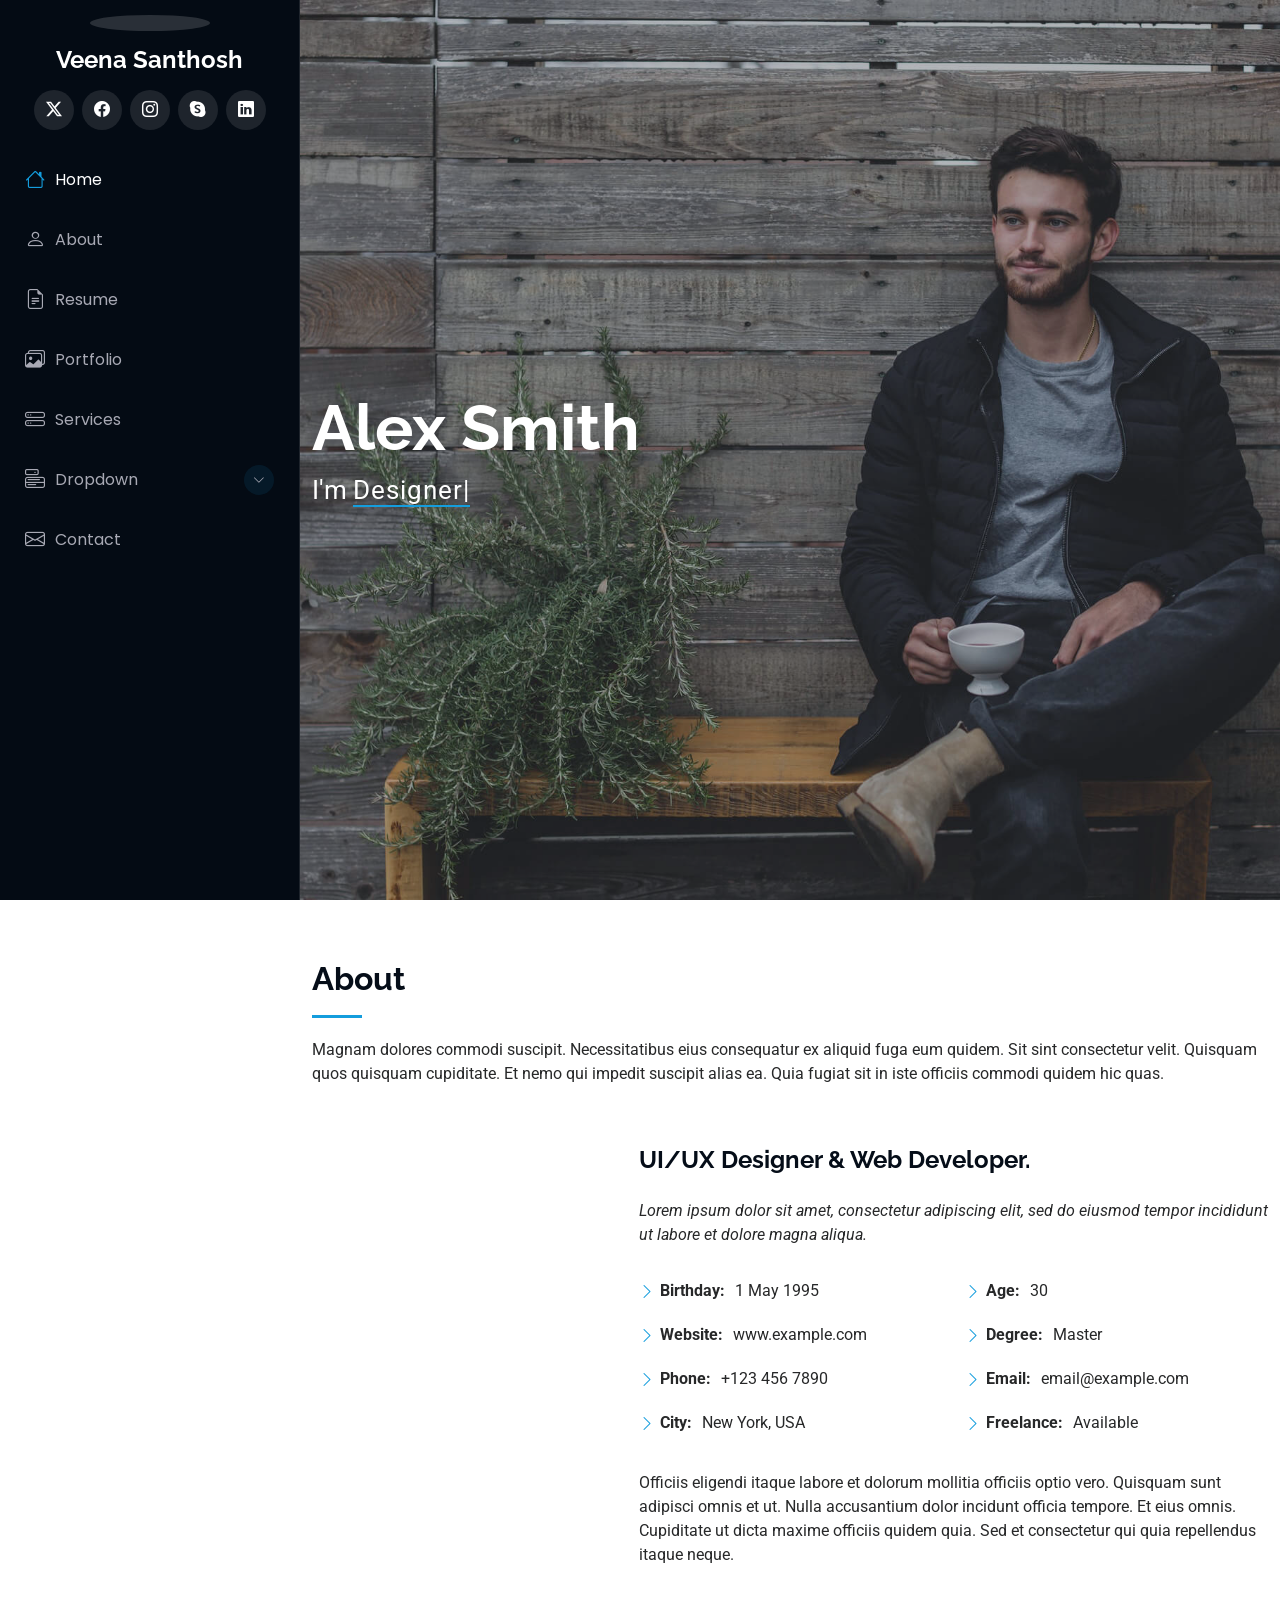
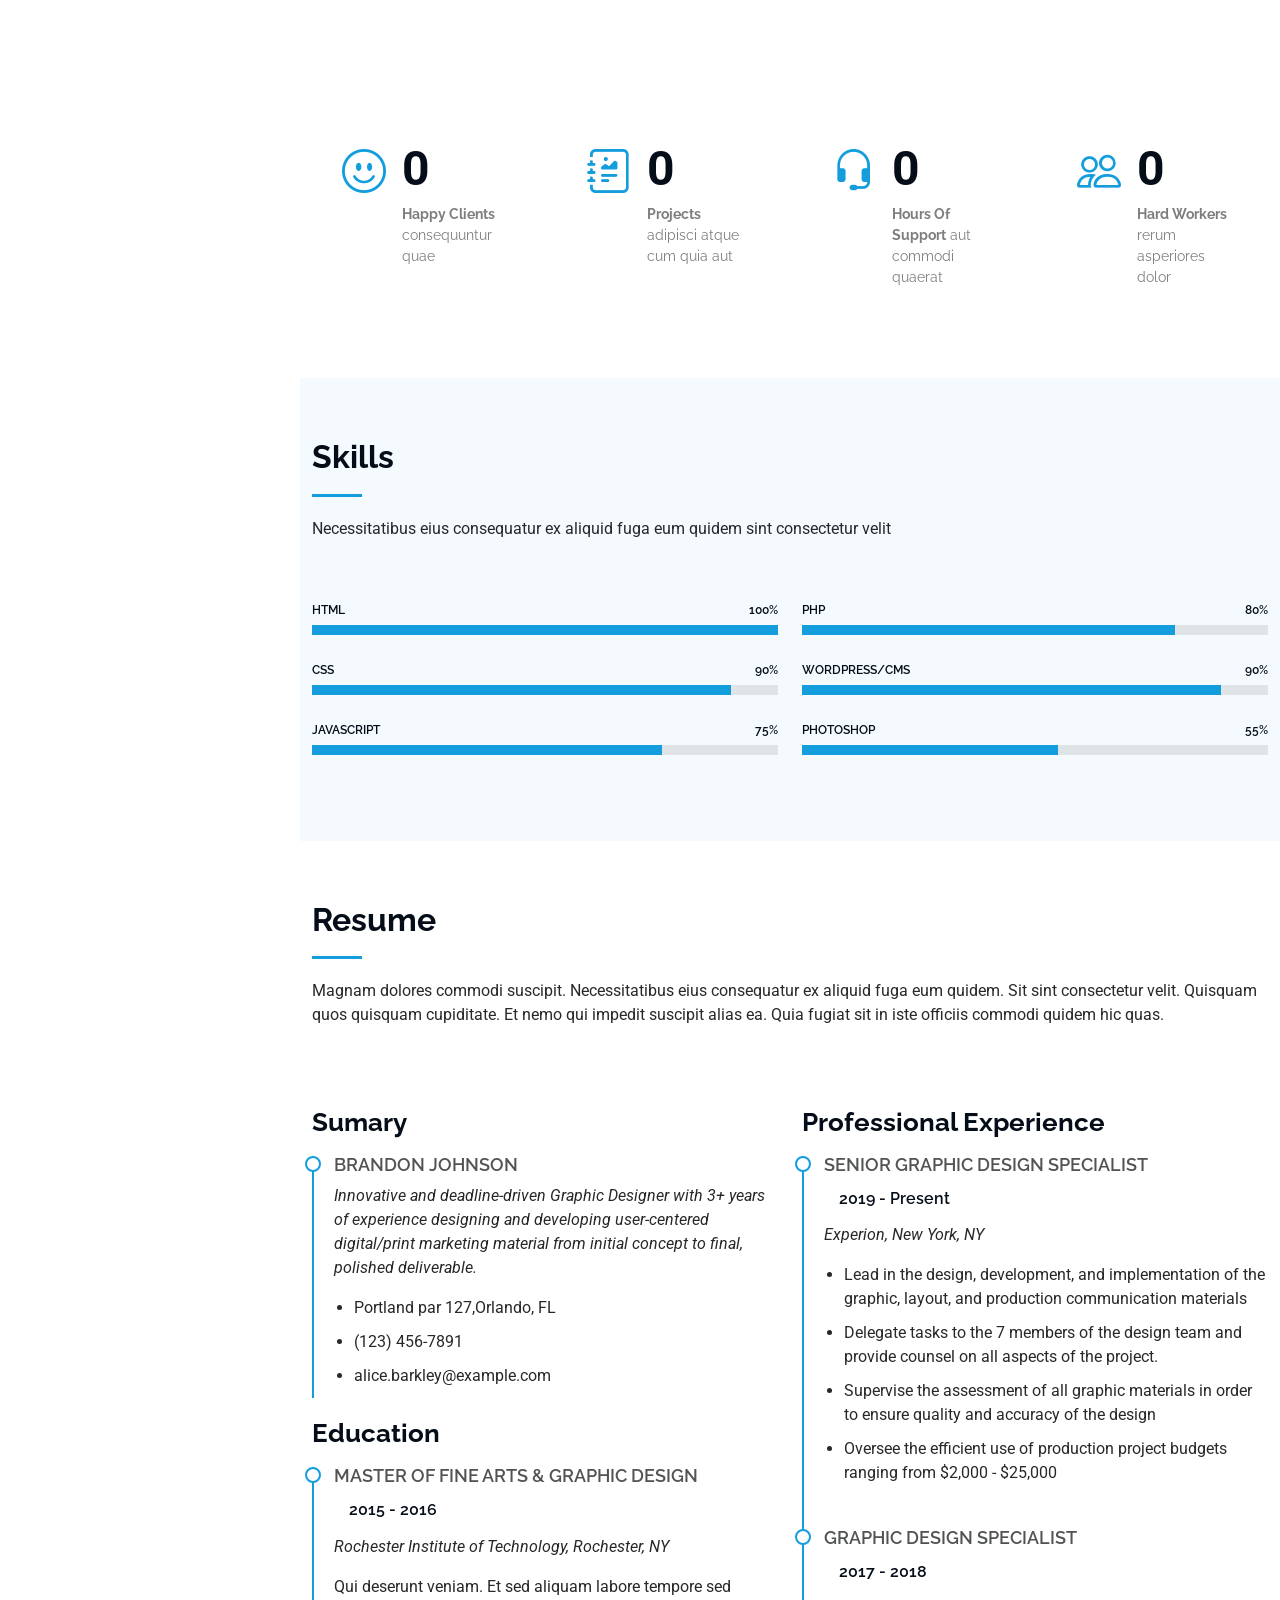
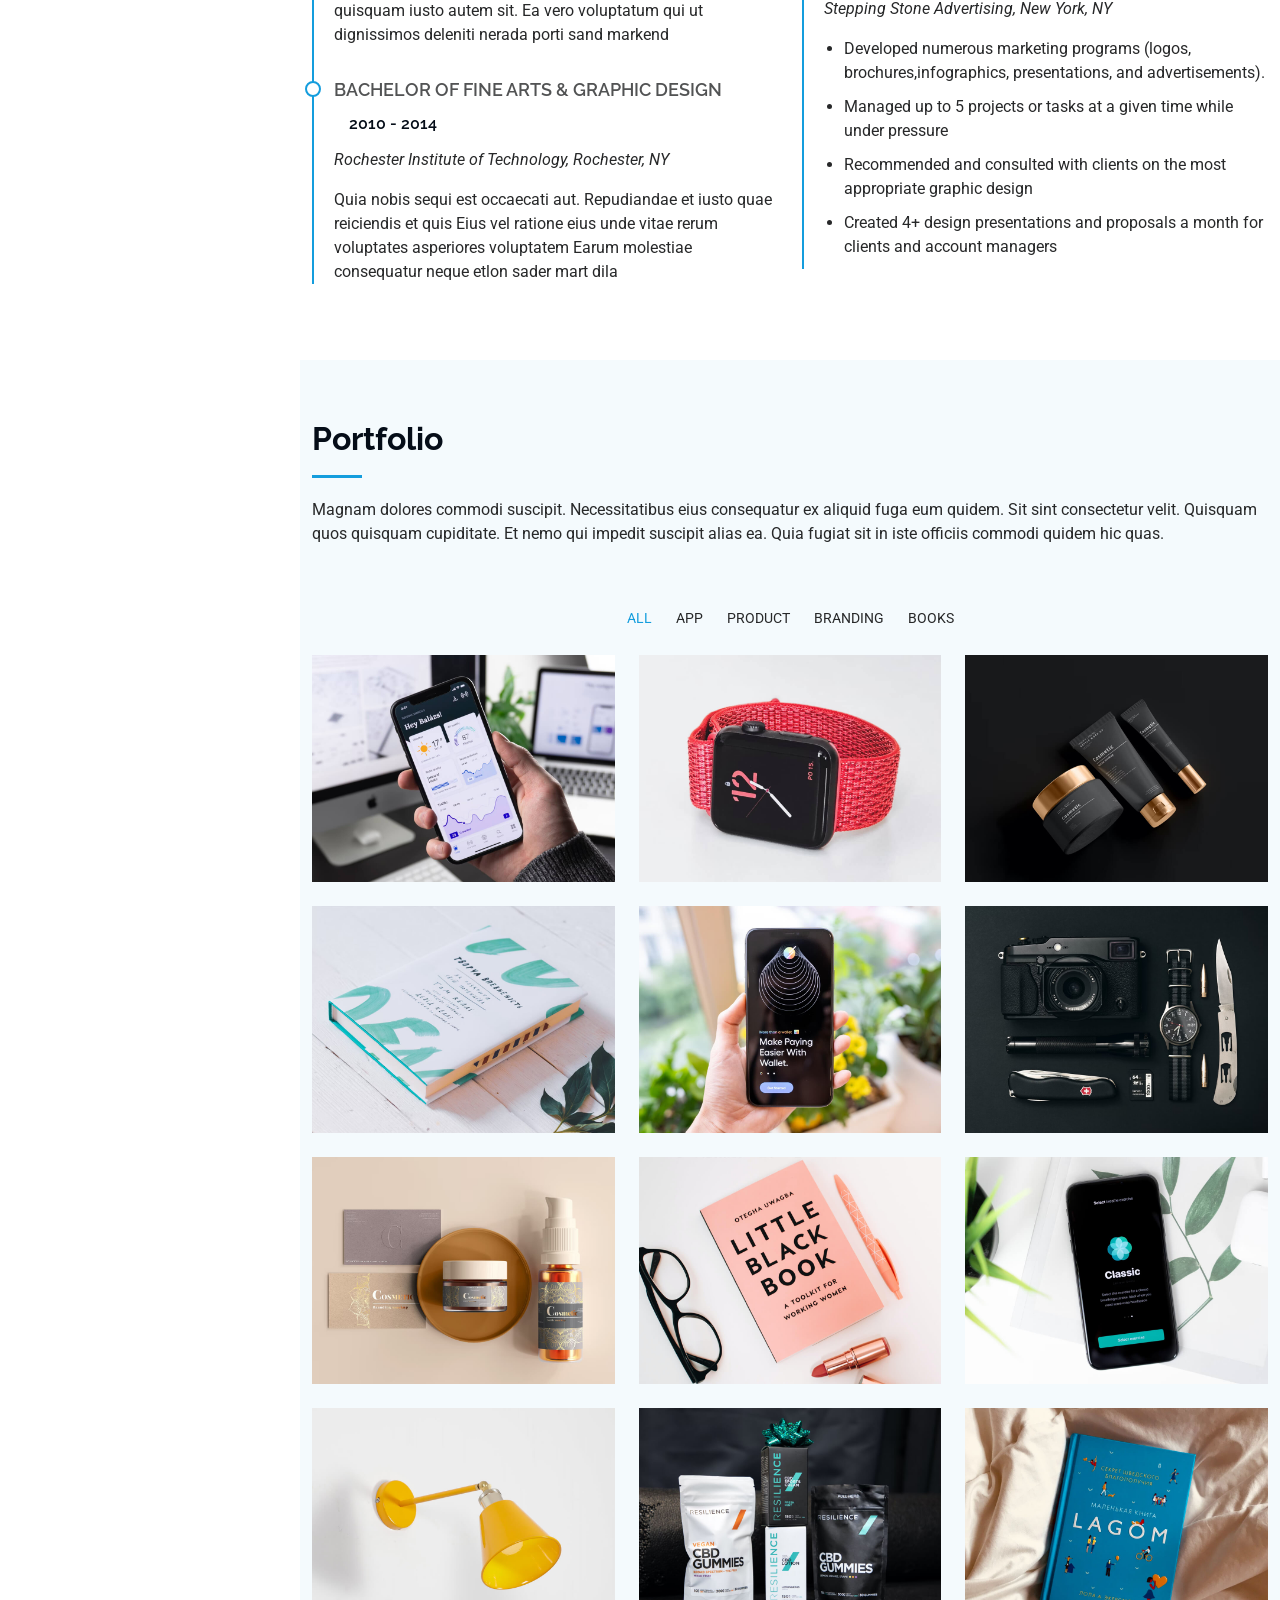
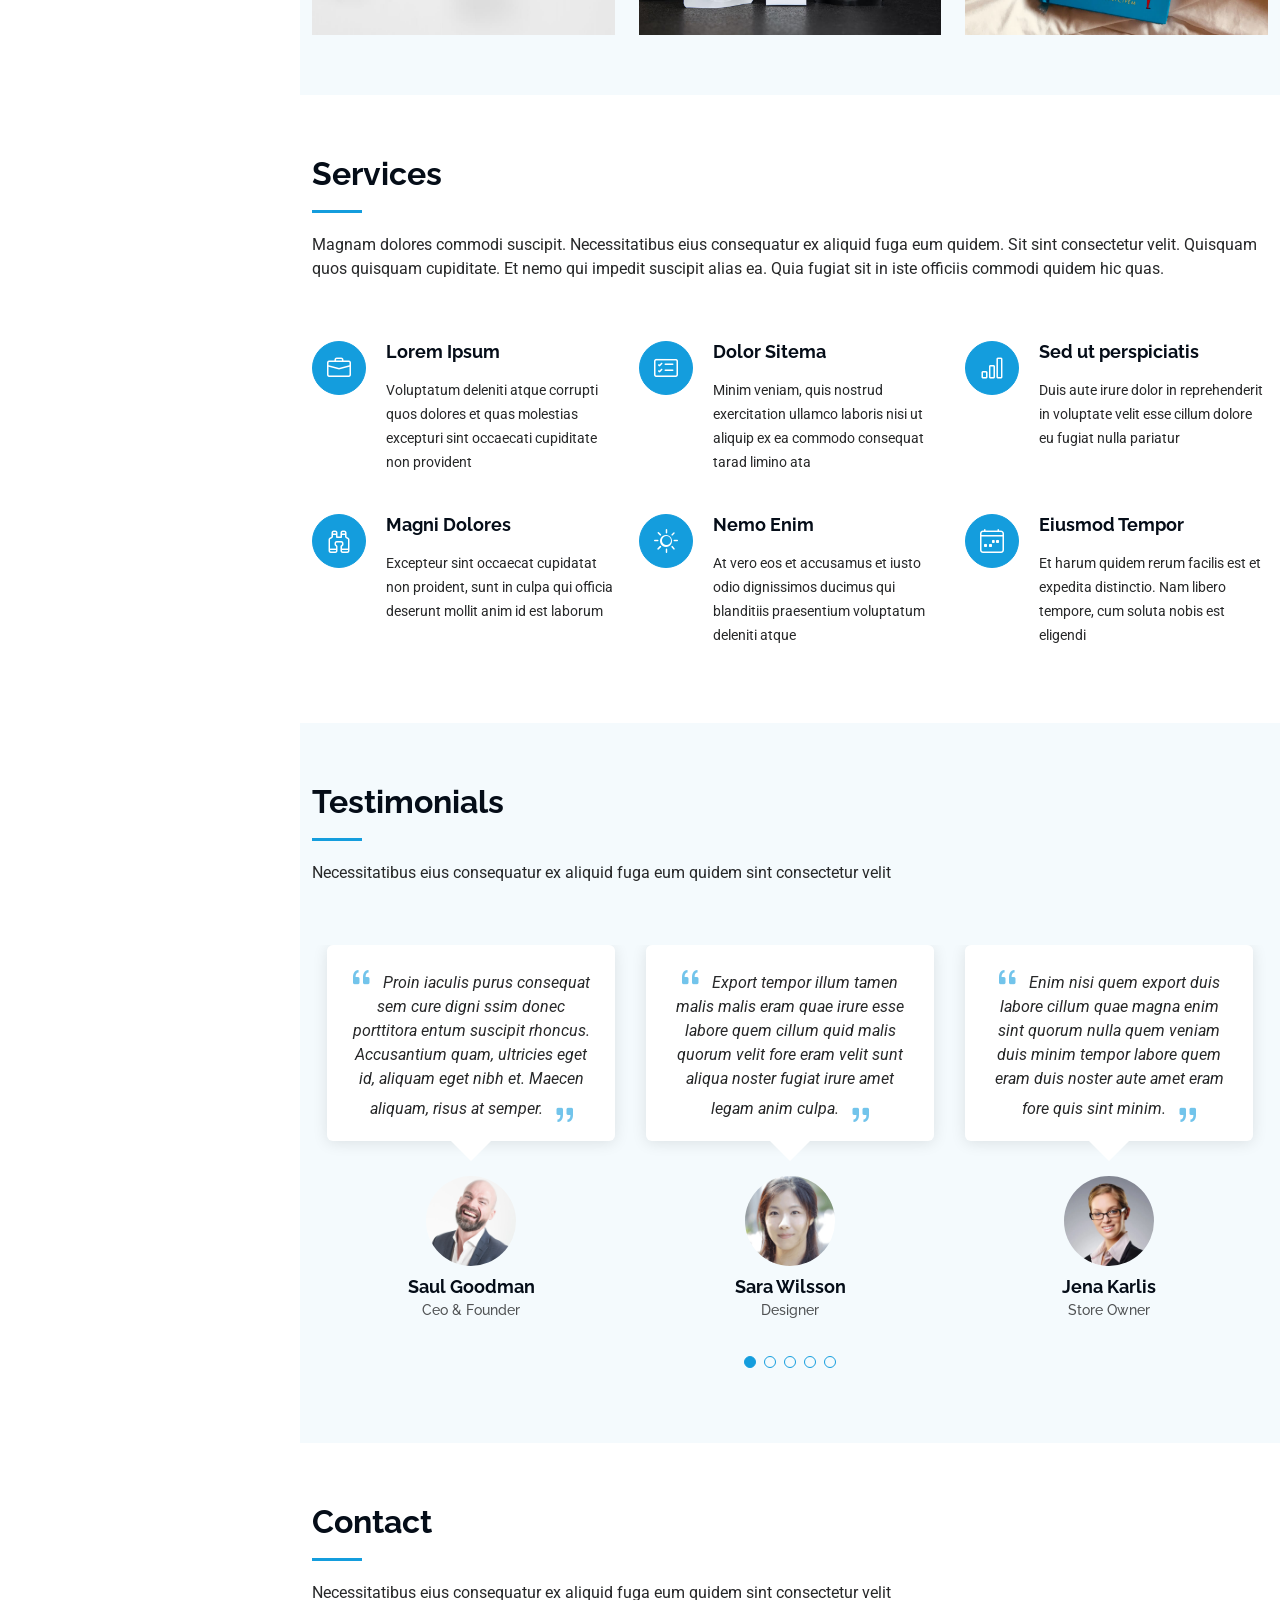
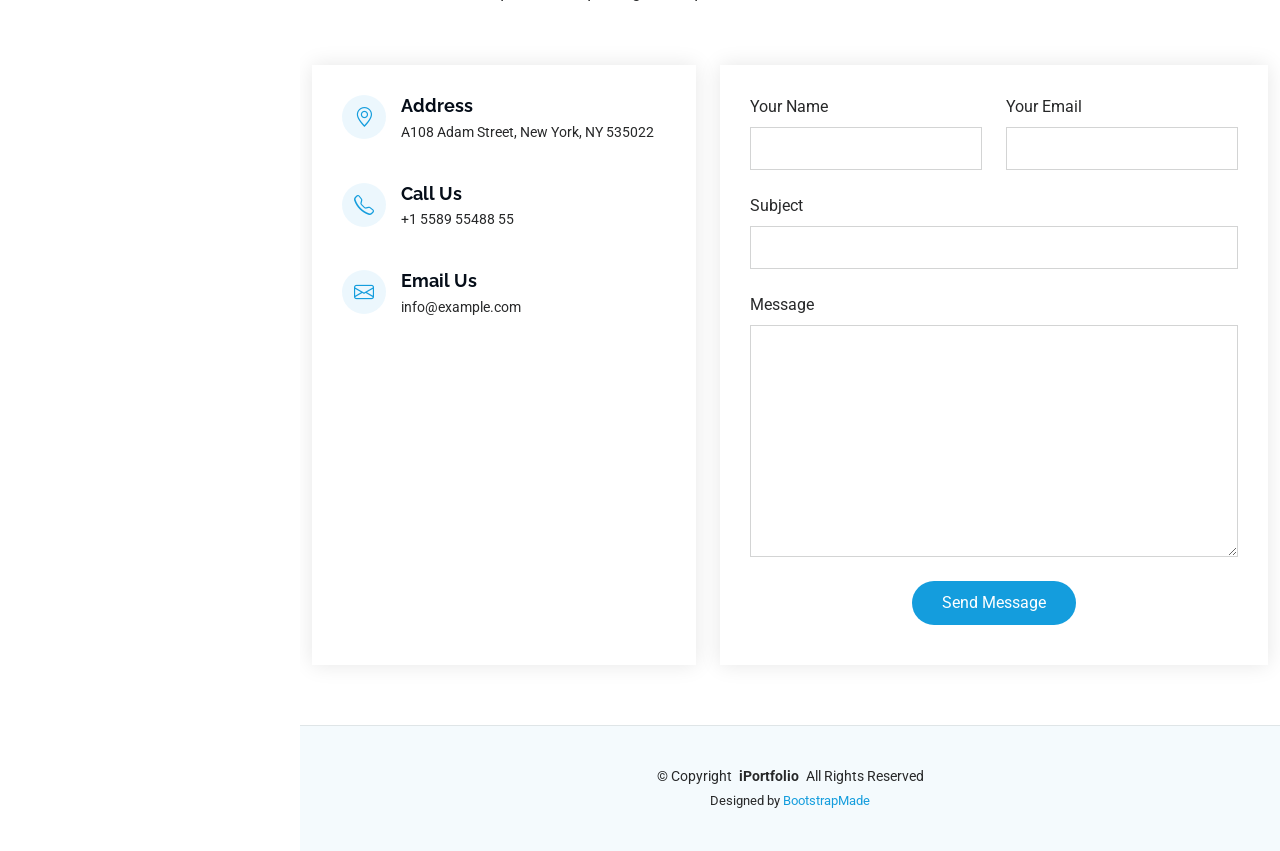
==== index.html @ e801ccaa "1" ====
<!DOCTYPE html>
<html lang="en">

<head>
  <meta charset="utf-8">
  <meta content="width=device-width, initial-scale=1.0" name="viewport">
  <title>Index - iPortfolio Bootstrap Template</title>
  <meta content="" name="description">
  <meta content="" name="keywords">

  <!-- Favicons -->
  <link href="assets/img/favicon.png" rel="icon">
  <link href="assets/img/apple-touch-icon.png" rel="apple-touch-icon">

  <!-- Fonts -->
  <link href="https://fonts.googleapis.com" rel="preconnect">
  <link href="https://fonts.gstatic.com" rel="preconnect" crossorigin>
  <link href="https://fonts.googleapis.com/css2?family=Roboto:ital,wght@0,100;0,300;0,400;0,500;0,700;0,900;1,100;1,300;1,400;1,500;1,700;1,900&family=Poppins:ital,wght@0,100;0,200;0,300;0,400;0,500;0,600;0,700;0,800;0,900;1,100;1,200;1,300;1,400;1,500;1,600;1,700;1,800;1,900&family=Raleway:ital,wght@0,100;0,200;0,300;0,400;0,500;0,600;0,700;0,800;0,900;1,100;1,200;1,300;1,400;1,500;1,600;1,700;1,800;1,900&display=swap" rel="stylesheet">

  <!-- Vendor CSS Files -->
  <link href="assets/vendor/bootstrap/css/bootstrap.min.css" rel="stylesheet">
  <link href="assets/vendor/bootstrap-icons/bootstrap-icons.css" rel="stylesheet">
  <link href="assets/vendor/aos/aos.css" rel="stylesheet">
  <link href="assets/vendor/glightbox/css/glightbox.min.css" rel="stylesheet">
  <link href="assets/vendor/swiper/swiper-bundle.min.css" rel="stylesheet">

  <!-- Main CSS File -->
  <link href="assets/css/main.css" rel="stylesheet">

</head>

<body class="index-page">

  <header id="header" class="header dark-background d-flex flex-column">
    <i class="header-toggle d-xl-none bi bi-list"></i>

    <div class="profile-img">
      <img src="assets/img/my-profile-img.jpg" alt="" class="img-fluid rounded-circle">
    </div>

    <a href="index.html" class="logo d-flex align-items-center justify-content-center">
      <!-- Uncomment the line below if you also wish to use an image logo -->
      <!-- <img src="assets/img/logo.png" alt=""> -->
      <h1 class="sitename">Veena Santhosh</h1>
    </a>

    <div class="social-links text-center">
      <a href="#" class="twitter"><i class="bi bi-twitter-x"></i></a>
      <a href="#" class="facebook"><i class="bi bi-facebook"></i></a>
      <a href="#" class="instagram"><i class="bi bi-instagram"></i></a>
      <a href="#" class="google-plus"><i class="bi bi-skype"></i></a>
      <a href="#" class="linkedin"><i class="bi bi-linkedin"></i></a>
    </div>

    <nav id="navmenu" class="navmenu">
      <ul>
        <li><a href="#hero" class="active"><i class="bi bi-house navicon"></i>Home</a></li>
        <li><a href="#about"><i class="bi bi-person navicon"></i> About</a></li>
        <li><a href="#resume"><i class="bi bi-file-earmark-text navicon"></i> Resume</a></li>
        <li><a href="#portfolio"><i class="bi bi-images navicon"></i> Portfolio</a></li>
        <li><a href="#services"><i class="bi bi-hdd-stack navicon"></i> Services</a></li>
        <li class="dropdown"><a href="#"><i class="bi bi-menu-button navicon"></i> <span>Dropdown</span> <i class="bi bi-chevron-down toggle-dropdown"></i></a>
          <ul>
            <li><a href="#">Dropdown 1</a></li>
            <li class="dropdown"><a href="#"><span>Deep Dropdown</span> <i class="bi bi-chevron-down toggle-dropdown"></i></a>
              <ul>
                <li><a href="#">Deep Dropdown 1</a></li>
                <li><a href="#">Deep Dropdown 2</a></li>
                <li><a href="#">Deep Dropdown 3</a></li>
                <li><a href="#">Deep Dropdown 4</a></li>
                <li><a href="#">Deep Dropdown 5</a></li>
              </ul>
            </li>
            <li><a href="#">Dropdown 2</a></li>
            <li><a href="#">Dropdown 3</a></li>
            <li><a href="#">Dropdown 4</a></li>
          </ul>
        </li>
        <li><a href="#contact"><i class="bi bi-envelope navicon"></i> Contact</a></li>
      </ul>
    </nav>

  </header>

  <main class="main">

    <!-- Hero Section -->
    <section id="hero" class="hero section dark-background">

      <img src="assets/img/hero-bg.jpg" alt="" data-aos="fade-in" class="">

      <div class="container" data-aos="fade-up" data-aos-delay="100">
        <h2>Alex Smith</h2>
        <p>I'm <span class="typed" data-typed-items="Designer, Developer, Freelancer, Photographer">Designer</span><span class="typed-cursor typed-cursor--blink" aria-hidden="true"></span><span class="typed-cursor typed-cursor--blink" aria-hidden="true"></span></p>
      </div>

    </section><!-- /Hero Section -->

    <!-- About Section -->
    <section id="about" class="about section">

      <!-- Section Title -->
      <div class="container section-title" data-aos="fade-up">
        <h2>About</h2>
        <p>Magnam dolores commodi suscipit. Necessitatibus eius consequatur ex aliquid fuga eum quidem. Sit sint consectetur velit. Quisquam quos quisquam cupiditate. Et nemo qui impedit suscipit alias ea. Quia fugiat sit in iste officiis commodi quidem hic quas.</p>
      </div><!-- End Section Title -->

      <div class="container" data-aos="fade-up" data-aos-delay="100">

        <div class="row gy-4 justify-content-center">
          <div class="col-lg-4">
            <img src="assets/img/my-profile-img.jpg" class="img-fluid" alt="">
          </div>
          <div class="col-lg-8 content">
            <h2>UI/UX Designer &amp; Web Developer.</h2>
            <p class="fst-italic py-3">
              Lorem ipsum dolor sit amet, consectetur adipiscing elit, sed do eiusmod tempor incididunt ut labore et dolore
              magna aliqua.
            </p>
            <div class="row">
              <div class="col-lg-6">
                <ul>
                  <li><i class="bi bi-chevron-right"></i> <strong>Birthday:</strong> <span>1 May 1995</span></li>
                  <li><i class="bi bi-chevron-right"></i> <strong>Website:</strong> <span>www.example.com</span></li>
                  <li><i class="bi bi-chevron-right"></i> <strong>Phone:</strong> <span>+123 456 7890</span></li>
                  <li><i class="bi bi-chevron-right"></i> <strong>City:</strong> <span>New York, USA</span></li>
                </ul>
              </div>
              <div class="col-lg-6">
                <ul>
                  <li><i class="bi bi-chevron-right"></i> <strong>Age:</strong> <span>30</span></li>
                  <li><i class="bi bi-chevron-right"></i> <strong>Degree:</strong> <span>Master</span></li>
                  <li><i class="bi bi-chevron-right"></i> <strong>Email:</strong> <span>email@example.com</span></li>
                  <li><i class="bi bi-chevron-right"></i> <strong>Freelance:</strong> <span>Available</span></li>
                </ul>
              </div>
            </div>
            <p class="py-3">
              Officiis eligendi itaque labore et dolorum mollitia officiis optio vero. Quisquam sunt adipisci omnis et ut. Nulla accusantium dolor incidunt officia tempore. Et eius omnis.
              Cupiditate ut dicta maxime officiis quidem quia. Sed et consectetur qui quia repellendus itaque neque.
            </p>
          </div>
        </div>

      </div>

    </section><!-- /About Section -->

    <!-- Stats Section -->
    <section id="stats" class="stats section">

      <div class="container" data-aos="fade-up" data-aos-delay="100">

        <div class="row gy-4">

          <div class="col-lg-3 col-md-6">
            <div class="stats-item">
              <i class="bi bi-emoji-smile"></i>
              <span data-purecounter-start="0" data-purecounter-end="232" data-purecounter-duration="1" class="purecounter"></span>
              <p><strong>Happy Clients</strong> <span>consequuntur quae</span></p>
            </div>
          </div><!-- End Stats Item -->

          <div class="col-lg-3 col-md-6">
            <div class="stats-item">
              <i class="bi bi-journal-richtext"></i>
              <span data-purecounter-start="0" data-purecounter-end="521" data-purecounter-duration="1" class="purecounter"></span>
              <p><strong>Projects</strong> <span>adipisci atque cum quia aut</span></p>
            </div>
          </div><!-- End Stats Item -->

          <div class="col-lg-3 col-md-6">
            <div class="stats-item">
              <i class="bi bi-headset"></i>
              <span data-purecounter-start="0" data-purecounter-end="1453" data-purecounter-duration="1" class="purecounter"></span>
              <p><strong>Hours Of Support</strong> <span>aut commodi quaerat</span></p>
            </div>
          </div><!-- End Stats Item -->

          <div class="col-lg-3 col-md-6">
            <div class="stats-item">
              <i class="bi bi-people"></i>
              <span data-purecounter-start="0" data-purecounter-end="32" data-purecounter-duration="1" class="purecounter"></span>
              <p><strong>Hard Workers</strong> <span>rerum asperiores dolor</span></p>
            </div>
          </div><!-- End Stats Item -->

        </div>

      </div>

    </section><!-- /Stats Section -->

    <!-- Skills Section -->
    <section id="skills" class="skills section light-background">

      <!-- Section Title -->
      <div class="container section-title" data-aos="fade-up">
        <h2>Skills</h2>
        <p>Necessitatibus eius consequatur ex aliquid fuga eum quidem sint consectetur velit</p>
      </div><!-- End Section Title -->

      <div class="container" data-aos="fade-up" data-aos-delay="100">

        <div class="row skills-content skills-animation">

          <div class="col-lg-6">

            <div class="progress">
              <span class="skill"><span>HTML</span> <i class="val">100%</i></span>
              <div class="progress-bar-wrap">
                <div class="progress-bar" role="progressbar" aria-valuenow="100" aria-valuemin="0" aria-valuemax="100"></div>
              </div>
            </div><!-- End Skills Item -->

            <div class="progress">
              <span class="skill"><span>CSS</span> <i class="val">90%</i></span>
              <div class="progress-bar-wrap">
                <div class="progress-bar" role="progressbar" aria-valuenow="90" aria-valuemin="0" aria-valuemax="100"></div>
              </div>
            </div><!-- End Skills Item -->

            <div class="progress">
              <span class="skill"><span>JavaScript</span> <i class="val">75%</i></span>
              <div class="progress-bar-wrap">
                <div class="progress-bar" role="progressbar" aria-valuenow="75" aria-valuemin="0" aria-valuemax="100"></div>
              </div>
            </div><!-- End Skills Item -->

          </div>

          <div class="col-lg-6">

            <div class="progress">
              <span class="skill"><span>PHP</span> <i class="val">80%</i></span>
              <div class="progress-bar-wrap">
                <div class="progress-bar" role="progressbar" aria-valuenow="80" aria-valuemin="0" aria-valuemax="100"></div>
              </div>
            </div><!-- End Skills Item -->

            <div class="progress">
              <span class="skill"><span>WordPress/CMS</span> <i class="val">90%</i></span>
              <div class="progress-bar-wrap">
                <div class="progress-bar" role="progressbar" aria-valuenow="90" aria-valuemin="0" aria-valuemax="100"></div>
              </div>
            </div><!-- End Skills Item -->

            <div class="progress">
              <span class="skill"><span>Photoshop</span> <i class="val">55%</i></span>
              <div class="progress-bar-wrap">
                <div class="progress-bar" role="progressbar" aria-valuenow="55" aria-valuemin="0" aria-valuemax="100"></div>
              </div>
            </div><!-- End Skills Item -->

          </div>

        </div>

      </div>

    </section><!-- /Skills Section -->

    <!-- Resume Section -->
    <section id="resume" class="resume section">

      <!-- Section Title -->
      <div class="container section-title" data-aos="fade-up">
        <h2>Resume</h2>
        <p>Magnam dolores commodi suscipit. Necessitatibus eius consequatur ex aliquid fuga eum quidem. Sit sint consectetur velit. Quisquam quos quisquam cupiditate. Et nemo qui impedit suscipit alias ea. Quia fugiat sit in iste officiis commodi quidem hic quas.</p>
      </div><!-- End Section Title -->

      <div class="container">

        <div class="row">

          <div class="col-lg-6" data-aos="fade-up" data-aos-delay="100">
            <h3 class="resume-title">Sumary</h3>

            <div class="resume-item pb-0">
              <h4>Brandon Johnson</h4>
              <p><em>Innovative and deadline-driven Graphic Designer with 3+ years of experience designing and developing user-centered digital/print marketing material from initial concept to final, polished deliverable.</em></p>
              <ul>
                <li>Portland par 127,Orlando, FL</li>
                <li>(123) 456-7891</li>
                <li>alice.barkley@example.com</li>
              </ul>
            </div><!-- Edn Resume Item -->

            <h3 class="resume-title">Education</h3>
            <div class="resume-item">
              <h4>Master of Fine Arts &amp; Graphic Design</h4>
              <h5>2015 - 2016</h5>
              <p><em>Rochester Institute of Technology, Rochester, NY</em></p>
              <p>Qui deserunt veniam. Et sed aliquam labore tempore sed quisquam iusto autem sit. Ea vero voluptatum qui ut dignissimos deleniti nerada porti sand markend</p>
            </div><!-- Edn Resume Item -->

            <div class="resume-item">
              <h4>Bachelor of Fine Arts &amp; Graphic Design</h4>
              <h5>2010 - 2014</h5>
              <p><em>Rochester Institute of Technology, Rochester, NY</em></p>
              <p>Quia nobis sequi est occaecati aut. Repudiandae et iusto quae reiciendis et quis Eius vel ratione eius unde vitae rerum voluptates asperiores voluptatem Earum molestiae consequatur neque etlon sader mart dila</p>
            </div><!-- Edn Resume Item -->

          </div>

          <div class="col-lg-6" data-aos="fade-up" data-aos-delay="200">
            <h3 class="resume-title">Professional Experience</h3>
            <div class="resume-item">
              <h4>Senior graphic design specialist</h4>
              <h5>2019 - Present</h5>
              <p><em>Experion, New York, NY </em></p>
              <ul>
                <li>Lead in the design, development, and implementation of the graphic, layout, and production communication materials</li>
                <li>Delegate tasks to the 7 members of the design team and provide counsel on all aspects of the project. </li>
                <li>Supervise the assessment of all graphic materials in order to ensure quality and accuracy of the design</li>
                <li>Oversee the efficient use of production project budgets ranging from $2,000 - $25,000</li>
              </ul>
            </div><!-- Edn Resume Item -->

            <div class="resume-item">
              <h4>Graphic design specialist</h4>
              <h5>2017 - 2018</h5>
              <p><em>Stepping Stone Advertising, New York, NY</em></p>
              <ul>
                <li>Developed numerous marketing programs (logos, brochures,infographics, presentations, and advertisements).</li>
                <li>Managed up to 5 projects or tasks at a given time while under pressure</li>
                <li>Recommended and consulted with clients on the most appropriate graphic design</li>
                <li>Created 4+ design presentations and proposals a month for clients and account managers</li>
              </ul>
            </div><!-- Edn Resume Item -->

          </div>

        </div>

      </div>

    </section><!-- /Resume Section -->

    <!-- Portfolio Section -->
    <section id="portfolio" class="portfolio section light-background">

      <!-- Section Title -->
      <div class="container section-title" data-aos="fade-up">
        <h2>Portfolio</h2>
        <p>Magnam dolores commodi suscipit. Necessitatibus eius consequatur ex aliquid fuga eum quidem. Sit sint consectetur velit. Quisquam quos quisquam cupiditate. Et nemo qui impedit suscipit alias ea. Quia fugiat sit in iste officiis commodi quidem hic quas.</p>
      </div><!-- End Section Title -->

      <div class="container">

        <div class="isotope-layout" data-default-filter="*" data-layout="masonry" data-sort="original-order">

          <ul class="portfolio-filters isotope-filters" data-aos="fade-up" data-aos-delay="100">
            <li data-filter="*" class="filter-active">All</li>
            <li data-filter=".filter-app">App</li>
            <li data-filter=".filter-product">Product</li>
            <li data-filter=".filter-branding">Branding</li>
            <li data-filter=".filter-books">Books</li>
          </ul><!-- End Portfolio Filters -->

          <div class="row gy-4 isotope-container" data-aos="fade-up" data-aos-delay="200">

            <div class="col-lg-4 col-md-6 portfolio-item isotope-item filter-app">
              <div class="portfolio-content h-100">
                <img src="assets/img/portfolio/app-1.jpg" class="img-fluid" alt="">
                <div class="portfolio-info">
                  <h4>App 1</h4>
                  <p>Lorem ipsum, dolor sit amet consectetur</p>
                  <a href="assets/img/portfolio/app-1.jpg" title="App 1" data-gallery="portfolio-gallery-app" class="glightbox preview-link"><i class="bi bi-zoom-in"></i></a>
                  <a href="portfolio-details.html" title="More Details" class="details-link"><i class="bi bi-link-45deg"></i></a>
                </div>
              </div>
            </div><!-- End Portfolio Item -->

            <div class="col-lg-4 col-md-6 portfolio-item isotope-item filter-product">
              <div class="portfolio-content h-100">
                <img src="assets/img/portfolio/product-1.jpg" class="img-fluid" alt="">
                <div class="portfolio-info">
                  <h4>Product 1</h4>
                  <p>Lorem ipsum, dolor sit amet consectetur</p>
                  <a href="assets/img/portfolio/product-1.jpg" title="Product 1" data-gallery="portfolio-gallery-product" class="glightbox preview-link"><i class="bi bi-zoom-in"></i></a>
                  <a href="portfolio-details.html" title="More Details" class="details-link"><i class="bi bi-link-45deg"></i></a>
                </div>
              </div>
            </div><!-- End Portfolio Item -->

            <div class="col-lg-4 col-md-6 portfolio-item isotope-item filter-branding">
              <div class="portfolio-content h-100">
                <img src="assets/img/portfolio/branding-1.jpg" class="img-fluid" alt="">
                <div class="portfolio-info">
                  <h4>Branding 1</h4>
                  <p>Lorem ipsum, dolor sit amet consectetur</p>
                  <a href="assets/img/portfolio/branding-1.jpg" title="Branding 1" data-gallery="portfolio-gallery-branding" class="glightbox preview-link"><i class="bi bi-zoom-in"></i></a>
                  <a href="portfolio-details.html" title="More Details" class="details-link"><i class="bi bi-link-45deg"></i></a>
                </div>
              </div>
            </div><!-- End Portfolio Item -->

            <div class="col-lg-4 col-md-6 portfolio-item isotope-item filter-books">
              <div class="portfolio-content h-100">
                <img src="assets/img/portfolio/books-1.jpg" class="img-fluid" alt="">
                <div class="portfolio-info">
                  <h4>Books 1</h4>
                  <p>Lorem ipsum, dolor sit amet consectetur</p>
                  <a href="assets/img/portfolio/books-1.jpg" title="Branding 1" data-gallery="portfolio-gallery-book" class="glightbox preview-link"><i class="bi bi-zoom-in"></i></a>
                  <a href="portfolio-details.html" title="More Details" class="details-link"><i class="bi bi-link-45deg"></i></a>
                </div>
              </div>
            </div><!-- End Portfolio Item -->

            <div class="col-lg-4 col-md-6 portfolio-item isotope-item filter-app">
              <div class="portfolio-content h-100">
                <img src="assets/img/portfolio/app-2.jpg" class="img-fluid" alt="">
                <div class="portfolio-info">
                  <h4>App 2</h4>
                  <p>Lorem ipsum, dolor sit amet consectetur</p>
                  <a href="assets/img/portfolio/app-2.jpg" title="App 2" data-gallery="portfolio-gallery-app" class="glightbox preview-link"><i class="bi bi-zoom-in"></i></a>
                  <a href="portfolio-details.html" title="More Details" class="details-link"><i class="bi bi-link-45deg"></i></a>
                </div>
              </div>
            </div><!-- End Portfolio Item -->

            <div class="col-lg-4 col-md-6 portfolio-item isotope-item filter-product">
              <div class="portfolio-content h-100">
                <img src="assets/img/portfolio/product-2.jpg" class="img-fluid" alt="">
                <div class="portfolio-info">
                  <h4>Product 2</h4>
                  <p>Lorem ipsum, dolor sit amet consectetur</p>
                  <a href="assets/img/portfolio/product-2.jpg" title="Product 2" data-gallery="portfolio-gallery-product" class="glightbox preview-link"><i class="bi bi-zoom-in"></i></a>
                  <a href="portfolio-details.html" title="More Details" class="details-link"><i class="bi bi-link-45deg"></i></a>
                </div>
              </div>
            </div><!-- End Portfolio Item -->

            <div class="col-lg-4 col-md-6 portfolio-item isotope-item filter-branding">
              <div class="portfolio-content h-100">
                <img src="assets/img/portfolio/branding-2.jpg" class="img-fluid" alt="">
                <div class="portfolio-info">
                  <h4>Branding 2</h4>
                  <p>Lorem ipsum, dolor sit amet consectetur</p>
                  <a href="assets/img/portfolio/branding-2.jpg" title="Branding 2" data-gallery="portfolio-gallery-branding" class="glightbox preview-link"><i class="bi bi-zoom-in"></i></a>
                  <a href="portfolio-details.html" title="More Details" class="details-link"><i class="bi bi-link-45deg"></i></a>
                </div>
              </div>
            </div><!-- End Portfolio Item -->

            <div class="col-lg-4 col-md-6 portfolio-item isotope-item filter-books">
              <div class="portfolio-content h-100">
                <img src="assets/img/portfolio/books-2.jpg" class="img-fluid" alt="">
                <div class="portfolio-info">
                  <h4>Books 2</h4>
                  <p>Lorem ipsum, dolor sit amet consectetur</p>
                  <a href="assets/img/portfolio/books-2.jpg" title="Branding 2" data-gallery="portfolio-gallery-book" class="glightbox preview-link"><i class="bi bi-zoom-in"></i></a>
                  <a href="portfolio-details.html" title="More Details" class="details-link"><i class="bi bi-link-45deg"></i></a>
                </div>
              </div>
            </div><!-- End Portfolio Item -->

            <div class="col-lg-4 col-md-6 portfolio-item isotope-item filter-app">
              <div class="portfolio-content h-100">
                <img src="assets/img/portfolio/app-3.jpg" class="img-fluid" alt="">
                <div class="portfolio-info">
                  <h4>App 3</h4>
                  <p>Lorem ipsum, dolor sit amet consectetur</p>
                  <a href="assets/img/portfolio/app-3.jpg" title="App 3" data-gallery="portfolio-gallery-app" class="glightbox preview-link"><i class="bi bi-zoom-in"></i></a>
                  <a href="portfolio-details.html" title="More Details" class="details-link"><i class="bi bi-link-45deg"></i></a>
                </div>
              </div>
            </div><!-- End Portfolio Item -->

            <div class="col-lg-4 col-md-6 portfolio-item isotope-item filter-product">
              <div class="portfolio-content h-100">
                <img src="assets/img/portfolio/product-3.jpg" class="img-fluid" alt="">
                <div class="portfolio-info">
                  <h4>Product 3</h4>
                  <p>Lorem ipsum, dolor sit amet consectetur</p>
                  <a href="assets/img/portfolio/product-3.jpg" title="Product 3" data-gallery="portfolio-gallery-product" class="glightbox preview-link"><i class="bi bi-zoom-in"></i></a>
                  <a href="portfolio-details.html" title="More Details" class="details-link"><i class="bi bi-link-45deg"></i></a>
                </div>
              </div>
            </div><!-- End Portfolio Item -->

            <div class="col-lg-4 col-md-6 portfolio-item isotope-item filter-branding">
              <div class="portfolio-content h-100">
                <img src="assets/img/portfolio/branding-3.jpg" class="img-fluid" alt="">
                <div class="portfolio-info">
                  <h4>Branding 3</h4>
                  <p>Lorem ipsum, dolor sit amet consectetur</p>
                  <a href="assets/img/portfolio/branding-3.jpg" title="Branding 2" data-gallery="portfolio-gallery-branding" class="glightbox preview-link"><i class="bi bi-zoom-in"></i></a>
                  <a href="portfolio-details.html" title="More Details" class="details-link"><i class="bi bi-link-45deg"></i></a>
                </div>
              </div>
            </div><!-- End Portfolio Item -->

            <div class="col-lg-4 col-md-6 portfolio-item isotope-item filter-books">
              <div class="portfolio-content h-100">
                <img src="assets/img/portfolio/books-3.jpg" class="img-fluid" alt="">
                <div class="portfolio-info">
                  <h4>Books 3</h4>
                  <p>Lorem ipsum, dolor sit amet consectetur</p>
                  <a href="assets/img/portfolio/books-3.jpg" title="Branding 3" data-gallery="portfolio-gallery-book" class="glightbox preview-link"><i class="bi bi-zoom-in"></i></a>
                  <a href="portfolio-details.html" title="More Details" class="details-link"><i class="bi bi-link-45deg"></i></a>
                </div>
              </div>
            </div><!-- End Portfolio Item -->

          </div><!-- End Portfolio Container -->

        </div>

      </div>

    </section><!-- /Portfolio Section -->

    <!-- Services Section -->
    <section id="services" class="services section">

      <!-- Section Title -->
      <div class="container section-title" data-aos="fade-up">
        <h2>Services</h2>
        <p>Magnam dolores commodi suscipit. Necessitatibus eius consequatur ex aliquid fuga eum quidem. Sit sint consectetur velit. Quisquam quos quisquam cupiditate. Et nemo qui impedit suscipit alias ea. Quia fugiat sit in iste officiis commodi quidem hic quas.</p>
      </div><!-- End Section Title -->

      <div class="container">

        <div class="row gy-4">

          <div class="col-lg-4 col-md-6 service-item d-flex" data-aos="fade-up" data-aos-delay="100">
            <div class="icon flex-shrink-0"><i class="bi bi-briefcase"></i></div>
            <div>
              <h4 class="title"><a href="service-details.html" class="stretched-link">Lorem Ipsum</a></h4>
              <p class="description">Voluptatum deleniti atque corrupti quos dolores et quas molestias excepturi sint occaecati cupiditate non provident</p>
            </div>
          </div>
          <!-- End Service Item -->

          <div class="col-lg-4 col-md-6 service-item d-flex" data-aos="fade-up" data-aos-delay="200">
            <div class="icon flex-shrink-0"><i class="bi bi-card-checklist"></i></div>
            <div>
              <h4 class="title"><a href="service-details.html" class="stretched-link">Dolor Sitema</a></h4>
              <p class="description">Minim veniam, quis nostrud exercitation ullamco laboris nisi ut aliquip ex ea commodo consequat tarad limino ata</p>
            </div>
          </div><!-- End Service Item -->

          <div class="col-lg-4 col-md-6 service-item d-flex" data-aos="fade-up" data-aos-delay="300">
            <div class="icon flex-shrink-0"><i class="bi bi-bar-chart"></i></div>
            <div>
              <h4 class="title"><a href="service-details.html" class="stretched-link">Sed ut perspiciatis</a></h4>
              <p class="description">Duis aute irure dolor in reprehenderit in voluptate velit esse cillum dolore eu fugiat nulla pariatur</p>
            </div>
          </div><!-- End Service Item -->

          <div class="col-lg-4 col-md-6 service-item d-flex" data-aos="fade-up" data-aos-delay="400">
            <div class="icon flex-shrink-0"><i class="bi bi-binoculars"></i></div>
            <div>
              <h4 class="title"><a href="service-details.html" class="stretched-link">Magni Dolores</a></h4>
              <p class="description">Excepteur sint occaecat cupidatat non proident, sunt in culpa qui officia deserunt mollit anim id est laborum</p>
            </div>
          </div><!-- End Service Item -->

          <div class="col-lg-4 col-md-6 service-item d-flex" data-aos="fade-up" data-aos-delay="500">
            <div class="icon flex-shrink-0"><i class="bi bi-brightness-high"></i></div>
            <div>
              <h4 class="title"><a href="service-details.html" class="stretched-link">Nemo Enim</a></h4>
              <p class="description">At vero eos et accusamus et iusto odio dignissimos ducimus qui blanditiis praesentium voluptatum deleniti atque</p>
            </div>
          </div><!-- End Service Item -->

          <div class="col-lg-4 col-md-6 service-item d-flex" data-aos="fade-up" data-aos-delay="600">
            <div class="icon flex-shrink-0"><i class="bi bi-calendar4-week"></i></div>
            <div>
              <h4 class="title"><a href="service-details.html" class="stretched-link">Eiusmod Tempor</a></h4>
              <p class="description">Et harum quidem rerum facilis est et expedita distinctio. Nam libero tempore, cum soluta nobis est eligendi</p>
            </div>
          </div><!-- End Service Item -->

        </div>

      </div>

    </section><!-- /Services Section -->

    <!-- Testimonials Section -->
    <section id="testimonials" class="testimonials section light-background">

      <!-- Section Title -->
      <div class="container section-title" data-aos="fade-up">
        <h2>Testimonials</h2>
        <p>Necessitatibus eius consequatur ex aliquid fuga eum quidem sint consectetur velit</p>
      </div><!-- End Section Title -->

      <div class="container" data-aos="fade-up" data-aos-delay="100">

        <div class="swiper init-swiper">
          <script type="application/json" class="swiper-config">
            {
              "loop": true,
              "speed": 600,
              "autoplay": {
                "delay": 5000
              },
              "slidesPerView": "auto",
              "pagination": {
                "el": ".swiper-pagination",
                "type": "bullets",
                "clickable": true
              },
              "breakpoints": {
                "320": {
                  "slidesPerView": 1,
                  "spaceBetween": 40
                },
                "1200": {
                  "slidesPerView": 3,
                  "spaceBetween": 1
                }
              }
            }
          </script>
          <div class="swiper-wrapper">

            <div class="swiper-slide">
              <div class="testimonial-item">
                <p>
                  <i class="bi bi-quote quote-icon-left"></i>
                  <span>Proin iaculis purus consequat sem cure digni ssim donec porttitora entum suscipit rhoncus. Accusantium quam, ultricies eget id, aliquam eget nibh et. Maecen aliquam, risus at semper.</span>
                  <i class="bi bi-quote quote-icon-right"></i>
                </p>
                <img src="assets/img/testimonials/testimonials-1.jpg" class="testimonial-img" alt="">
                <h3>Saul Goodman</h3>
                <h4>Ceo &amp; Founder</h4>
              </div>
            </div><!-- End testimonial item -->

            <div class="swiper-slide">
              <div class="testimonial-item">
                <p>
                  <i class="bi bi-quote quote-icon-left"></i>
                  <span>Export tempor illum tamen malis malis eram quae irure esse labore quem cillum quid malis quorum velit fore eram velit sunt aliqua noster fugiat irure amet legam anim culpa.</span>
                  <i class="bi bi-quote quote-icon-right"></i>
                </p>
                <img src="assets/img/testimonials/testimonials-2.jpg" class="testimonial-img" alt="">
                <h3>Sara Wilsson</h3>
                <h4>Designer</h4>
              </div>
            </div><!-- End testimonial item -->

            <div class="swiper-slide">
              <div class="testimonial-item">
                <p>
                  <i class="bi bi-quote quote-icon-left"></i>
                  <span>Enim nisi quem export duis labore cillum quae magna enim sint quorum nulla quem veniam duis minim tempor labore quem eram duis noster aute amet eram fore quis sint minim.</span>
                  <i class="bi bi-quote quote-icon-right"></i>
                </p>
                <img src="assets/img/testimonials/testimonials-3.jpg" class="testimonial-img" alt="">
                <h3>Jena Karlis</h3>
                <h4>Store Owner</h4>
              </div>
            </div><!-- End testimonial item -->

            <div class="swiper-slide">
              <div class="testimonial-item">
                <p>
                  <i class="bi bi-quote quote-icon-left"></i>
                  <span>Fugiat enim eram quae cillum dolore dolor amet nulla culpa multos export minim fugiat dolor enim duis veniam ipsum anim magna sunt elit fore quem dolore labore illum veniam.</span>
                  <i class="bi bi-quote quote-icon-right"></i>
                </p>
                <img src="assets/img/testimonials/testimonials-4.jpg" class="testimonial-img" alt="">
                <h3>Matt Brandon</h3>
                <h4>Freelancer</h4>
              </div>
            </div><!-- End testimonial item -->

            <div class="swiper-slide">
              <div class="testimonial-item">
                <p>
                  <i class="bi bi-quote quote-icon-left"></i>
                  <span>Quis quorum aliqua sint quem legam fore sunt eram irure aliqua veniam tempor noster veniam sunt culpa nulla illum cillum fugiat legam esse veniam culpa fore nisi cillum quid.</span>
                  <i class="bi bi-quote quote-icon-right"></i>
                </p>
                <img src="assets/img/testimonials/testimonials-5.jpg" class="testimonial-img" alt="">
                <h3>John Larson</h3>
                <h4>Entrepreneur</h4>
              </div>
            </div><!-- End testimonial item -->

          </div>
          <div class="swiper-pagination"></div>
        </div>

      </div>

    </section><!-- /Testimonials Section -->

    <!-- Contact Section -->
    <section id="contact" class="contact section">

      <!-- Section Title -->
      <div class="container section-title" data-aos="fade-up">
        <h2>Contact</h2>
        <p>Necessitatibus eius consequatur ex aliquid fuga eum quidem sint consectetur velit</p>
      </div><!-- End Section Title -->

      <div class="container" data-aos="fade-up" data-aos-delay="100">

        <div class="row gy-4">

          <div class="col-lg-5">

            <div class="info-wrap">
              <div class="info-item d-flex" data-aos="fade-up" data-aos-delay="200">
                <i class="bi bi-geo-alt flex-shrink-0"></i>
                <div>
                  <h3>Address</h3>
                  <p>A108 Adam Street, New York, NY 535022</p>
                </div>
              </div><!-- End Info Item -->

              <div class="info-item d-flex" data-aos="fade-up" data-aos-delay="300">
                <i class="bi bi-telephone flex-shrink-0"></i>
                <div>
                  <h3>Call Us</h3>
                  <p>+1 5589 55488 55</p>
                </div>
              </div><!-- End Info Item -->

              <div class="info-item d-flex" data-aos="fade-up" data-aos-delay="400">
                <i class="bi bi-envelope flex-shrink-0"></i>
                <div>
                  <h3>Email Us</h3>
                  <p>info@example.com</p>
                </div>
              </div><!-- End Info Item -->

              <iframe src="https://www.google.com/maps/embed?pb=!1m14!1m8!1m3!1d48389.78314118045!2d-74.006138!3d40.710059!3m2!1i1024!2i768!4f13.1!3m3!1m2!1s0x89c25a22a3bda30d%3A0xb89d1fe6bc499443!2sDowntown%20Conference%20Center!5e0!3m2!1sen!2sus!4v1676961268712!5m2!1sen!2sus" frameborder="0" style="border:0; width: 100%; height: 270px;" allowfullscreen="" loading="lazy" referrerpolicy="no-referrer-when-downgrade"></iframe>
            </div>
          </div>

          <div class="col-lg-7">
            <form action="forms/contact.php" method="post" class="php-email-form" data-aos="fade-up" data-aos-delay="200">
              <div class="row gy-4">

                <div class="col-md-6">
                  <label for="name-field" class="pb-2">Your Name</label>
                  <input type="text" name="name" id="name-field" class="form-control" required="">
                </div>

                <div class="col-md-6">
                  <label for="email-field" class="pb-2">Your Email</label>
                  <input type="email" class="form-control" name="email" id="email-field" required="">
                </div>

                <div class="col-md-12">
                  <label for="subject-field" class="pb-2">Subject</label>
                  <input type="text" class="form-control" name="subject" id="subject-field" required="">
                </div>

                <div class="col-md-12">
                  <label for="message-field" class="pb-2">Message</label>
                  <textarea class="form-control" name="message" rows="10" id="message-field" required=""></textarea>
                </div>

                <div class="col-md-12 text-center">
                  <div class="loading">Loading</div>
                  <div class="error-message"></div>
                  <div class="sent-message">Your message has been sent. Thank you!</div>

                  <button type="submit">Send Message</button>
                </div>

              </div>
            </form>
          </div><!-- End Contact Form -->

        </div>

      </div>

    </section><!-- /Contact Section -->

  </main>

  <footer id="footer" class="footer position-relative light-background">

    <div class="container">
      <div class="copyright text-center ">
        <p>© <span>Copyright</span> <strong class="px-1 sitename">iPortfolio</strong> <span>All Rights Reserved</span></p>
      </div>
      <div class="credits">
        <!-- All the links in the footer should remain intact. -->
        <!-- You can delete the links only if you've purchased the pro version. -->
        <!-- Licensing information: https://bootstrapmade.com/license/ -->
        <!-- Purchase the pro version with working PHP/AJAX contact form: [buy-url] -->
        Designed by <a href="https://bootstrapmade.com/">BootstrapMade</a>
      </div>
    </div>

  </footer>

  <!-- Scroll Top -->
  <a href="#" id="scroll-top" class="scroll-top d-flex align-items-center justify-content-center"><i class="bi bi-arrow-up-short"></i></a>

  <!-- Preloader -->
  <div id="preloader"></div>

  <!-- Vendor JS Files -->
  <script src="assets/vendor/bootstrap/js/bootstrap.bundle.min.js"></script>
  <script src="assets/vendor/php-email-form/validate.js"></script>
  <script src="assets/vendor/aos/aos.js"></script>
  <script src="assets/vendor/typed.js/typed.umd.js"></script>
  <script src="assets/vendor/purecounter/purecounter_vanilla.js"></script>
  <script src="assets/vendor/waypoints/noframework.waypoints.js"></script>
  <script src="assets/vendor/glightbox/js/glightbox.min.js"></script>
  <script src="assets/vendor/imagesloaded/imagesloaded.pkgd.min.js"></script>
  <script src="assets/vendor/isotope-layout/isotope.pkgd.min.js"></script>
  <script src="assets/vendor/swiper/swiper-bundle.min.js"></script>

  <!-- Main JS File -->
  <script src="assets/js/main.js"></script>

</body>

</html>
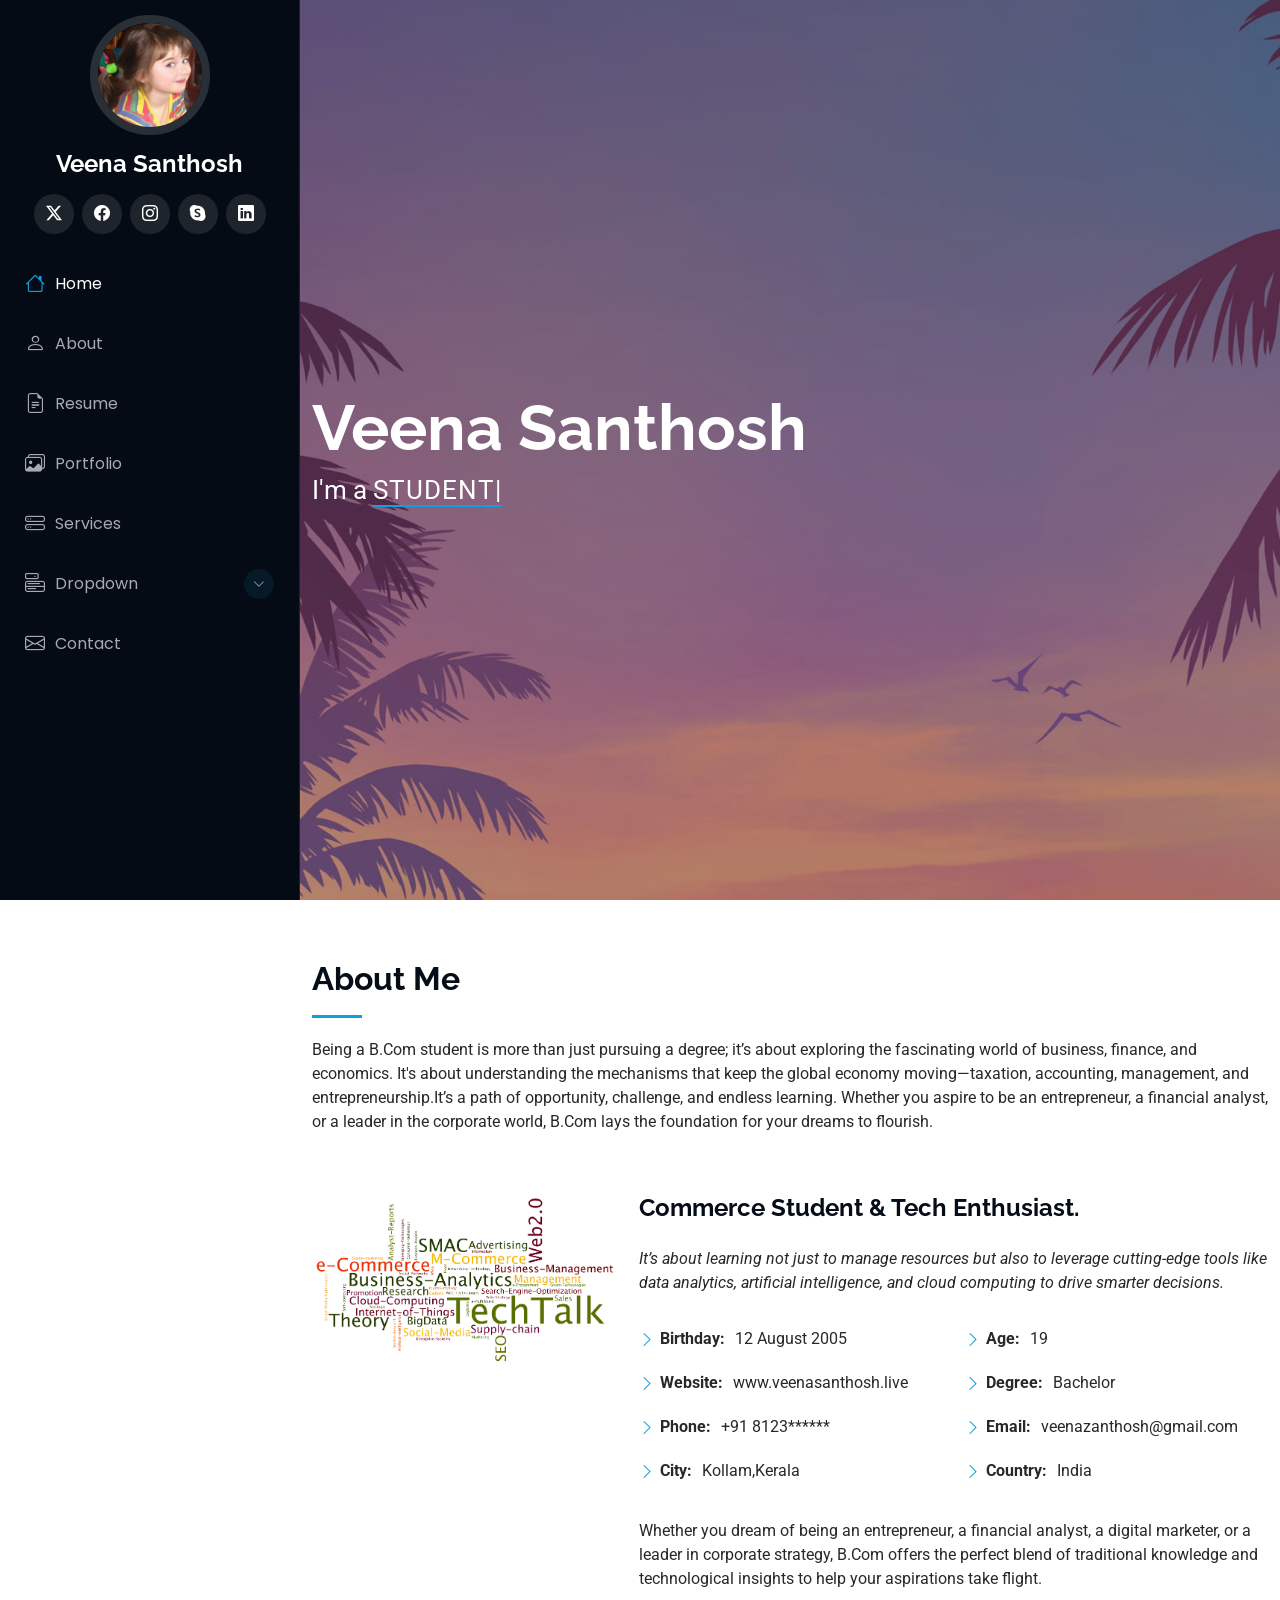
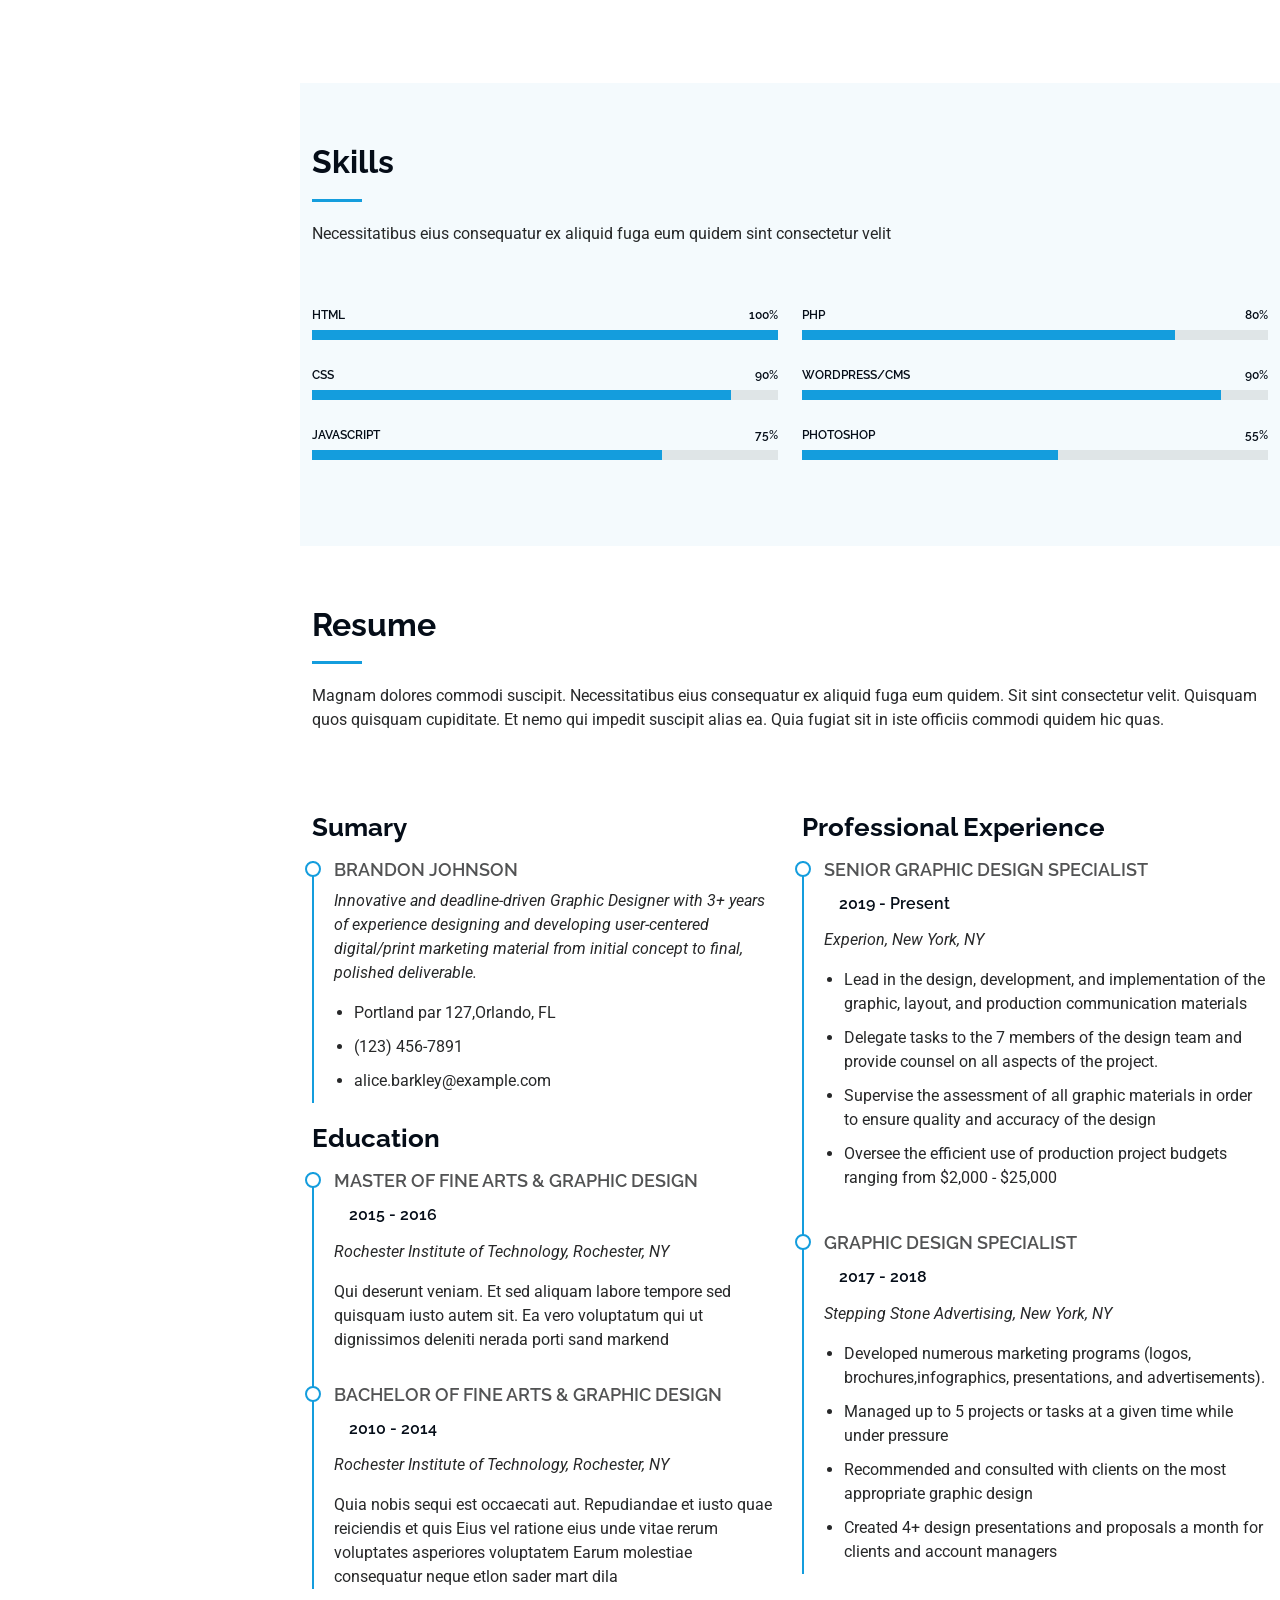
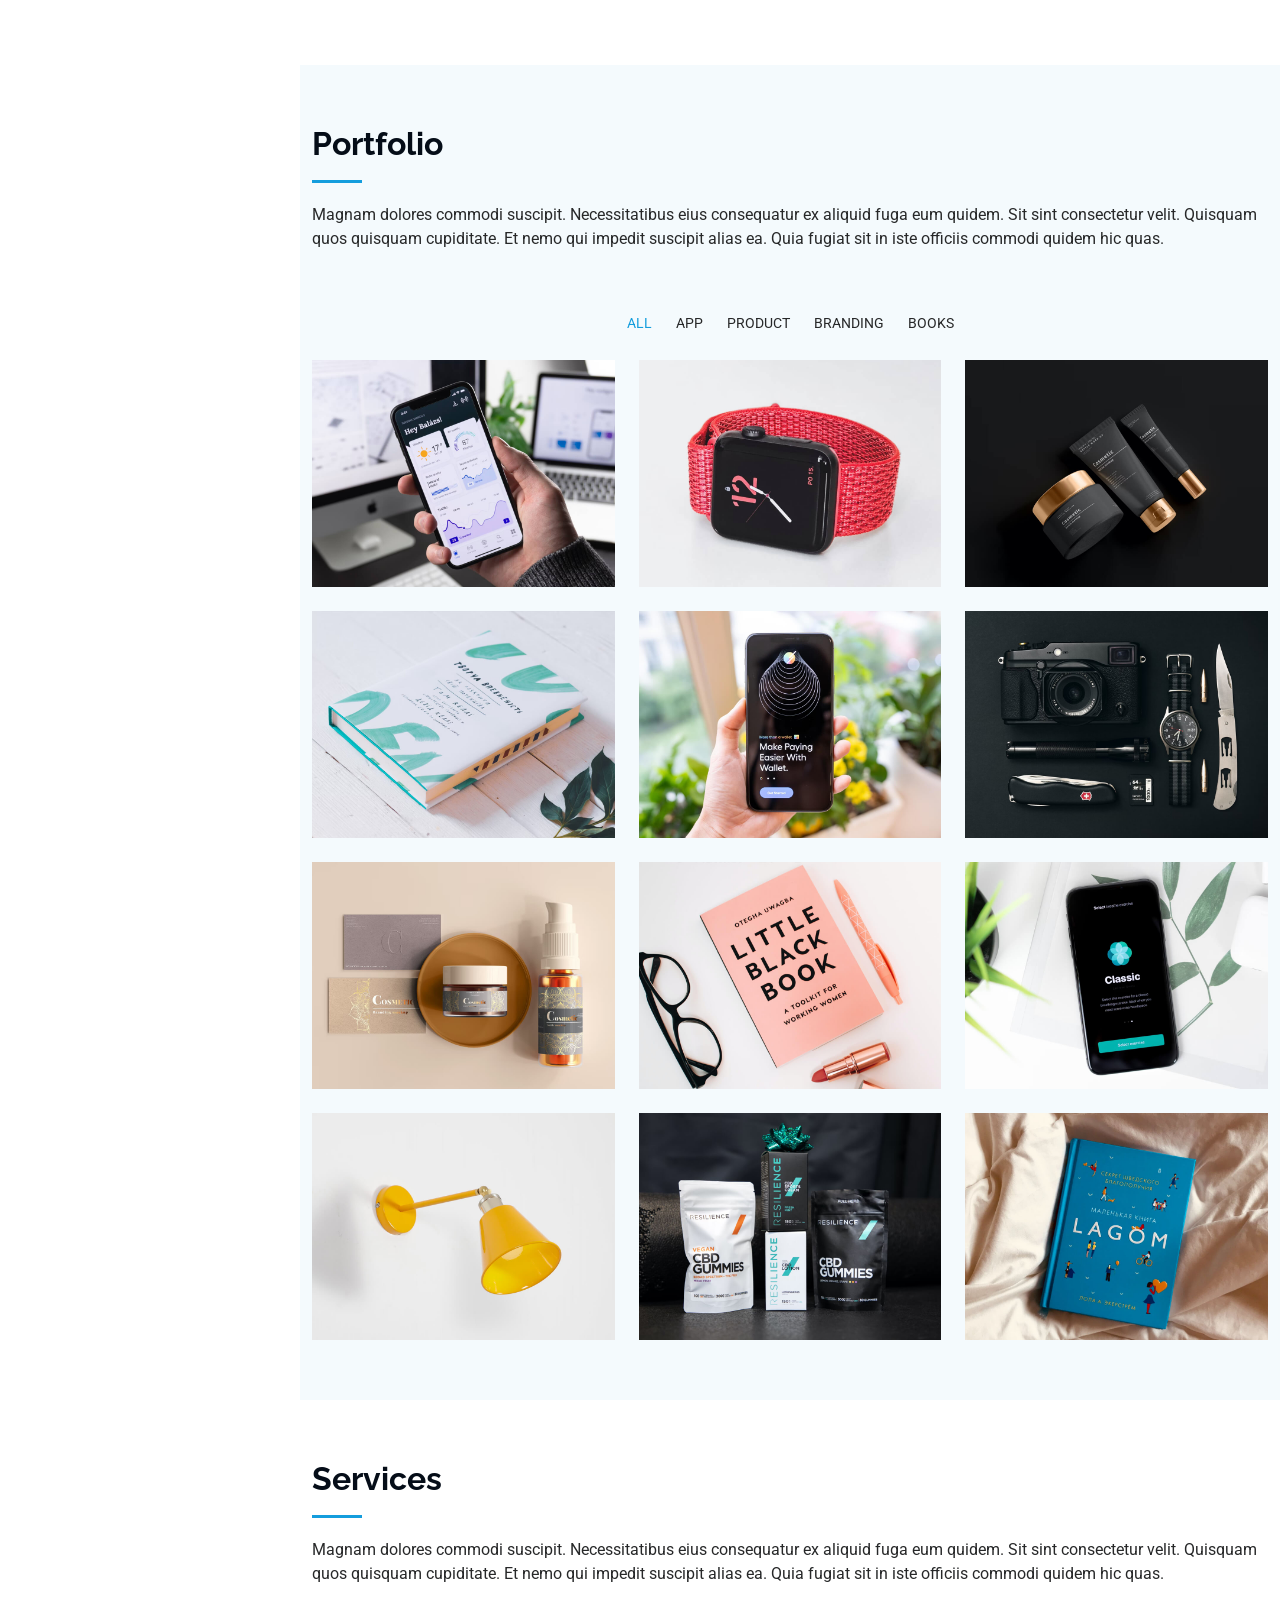
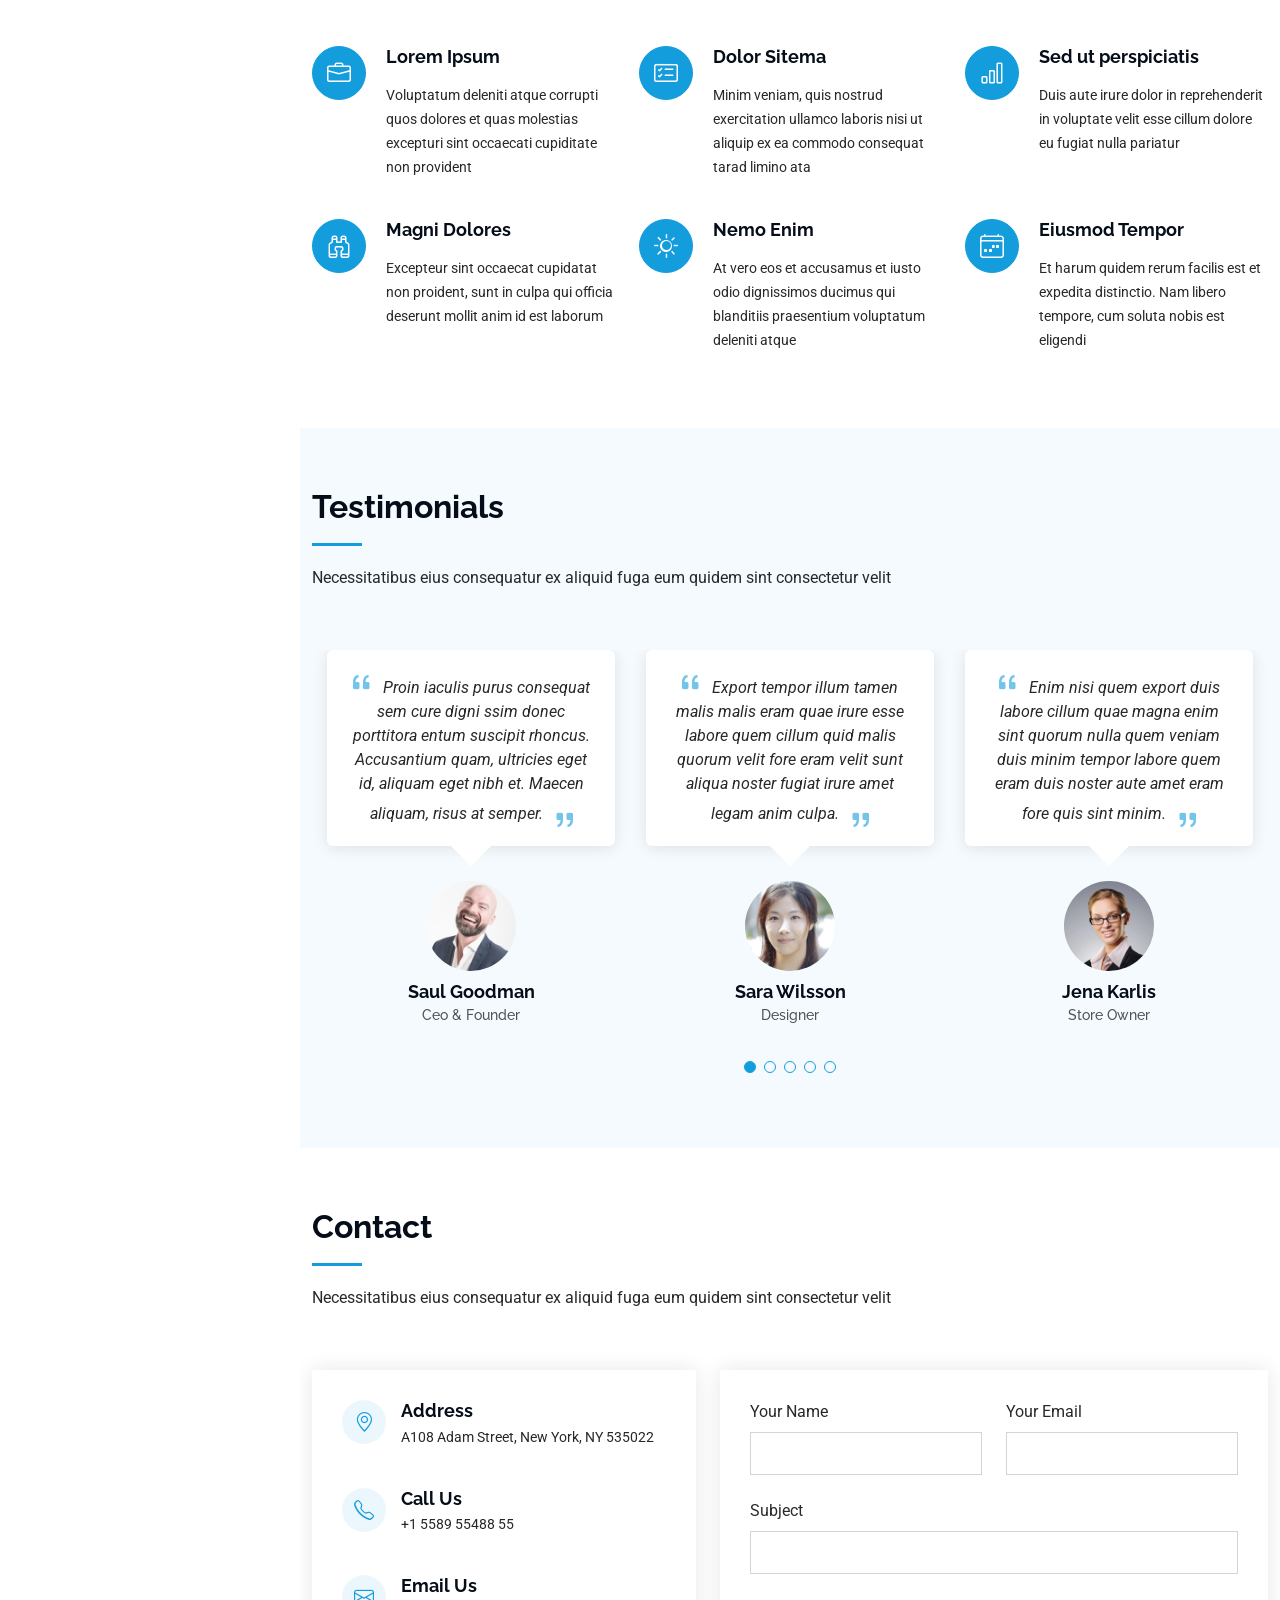
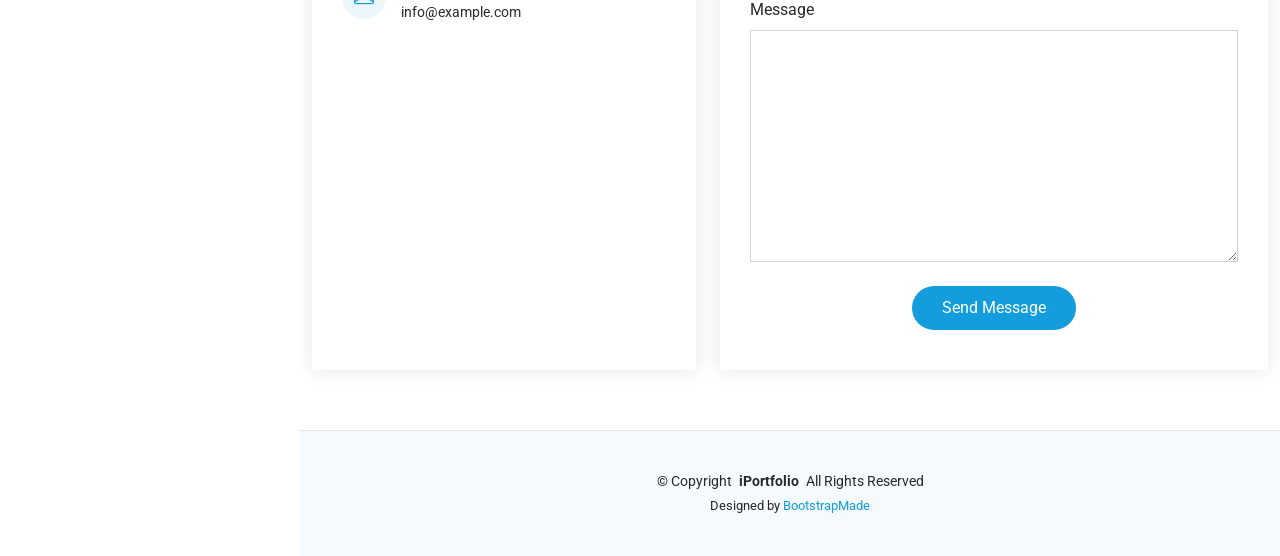
==== commit c4f65d05: "update" ====
--- a/index.html
+++ b/index.html
@@ -4,13 +4,13 @@
 <head>
   <meta charset="utf-8">
   <meta content="width=device-width, initial-scale=1.0" name="viewport">
-  <title>Index - iPortfolio Bootstrap Template</title>
+  <title> My portfolio</title>
   <meta content="" name="description">
   <meta content="" name="keywords">
 
   <!-- Favicons -->
-  <link href="assets/img/favicon.png" rel="icon">
-  <link href="assets/img/apple-touch-icon.png" rel="apple-touch-icon">
+  <link href="assets/img/money.png" rel="icon">
+  
 
   <!-- Fonts -->
   <link href="https://fonts.googleapis.com" rel="preconnect">
@@ -35,7 +35,7 @@
     <i class="header-toggle d-xl-none bi bi-list"></i>
 
     <div class="profile-img">
-      <img src="assets/img/my-profile-img.jpg" alt="" class="img-fluid rounded-circle">
+      <img src="assets/img/profile.jpg" alt="" class="img-fluid rounded-circle">
     </div>
 
     <a href="index.html" class="logo d-flex align-items-center justify-content-center">
@@ -90,8 +90,8 @@
       <img src="assets/img/hero-bg.jpg" alt="" data-aos="fade-in" class="">
 
       <div class="container" data-aos="fade-up" data-aos-delay="100">
-        <h2>Alex Smith</h2>
-        <p>I'm <span class="typed" data-typed-items="Designer, Developer, Freelancer, Photographer">Designer</span><span class="typed-cursor typed-cursor--blink" aria-hidden="true"></span><span class="typed-cursor typed-cursor--blink" aria-hidden="true"></span></p>
+        <h2>Veena Santhosh</h2>
+        <p>I'm a <span class="typed" data-typed-items="STUDENT, DANCER, GAMER,">      </span><span class="typed-cursor typed-cursor--blink" aria-hidden="true"></span><span class="typed-cursor typed-cursor--blink" aria-hidden="true"></span></p>
       </div>
 
     </section><!-- /Hero Section -->
@@ -101,43 +101,50 @@
 
       <!-- Section Title -->
       <div class="container section-title" data-aos="fade-up">
-        <h2>About</h2>
-        <p>Magnam dolores commodi suscipit. Necessitatibus eius consequatur ex aliquid fuga eum quidem. Sit sint consectetur velit. Quisquam quos quisquam cupiditate. Et nemo qui impedit suscipit alias ea. Quia fugiat sit in iste officiis commodi quidem hic quas.</p>
+        <h2>About Me</h2>
+        <p>
+          
+          Being a B.Com student is more than just pursuing a degree; it’s about exploring
+           the fascinating world of business, finance, and economics. It's about understanding
+            the mechanisms that keep the global economy moving—taxation, accounting, management,
+             and entrepreneurship.It’s a path of opportunity, challenge, and endless learning. Whether you aspire to be an entrepreneur, a financial analyst, or a leader in the corporate world, B.Com lays the foundation for your dreams to flourish.
+
+          </p>
       </div><!-- End Section Title -->
 
       <div class="container" data-aos="fade-up" data-aos-delay="100">
 
         <div class="row gy-4 justify-content-center">
           <div class="col-lg-4">
-            <img src="assets/img/my-profile-img.jpg" class="img-fluid" alt="">
+            <img src="assets/img/techtalk.png" class="img-fluid" alt="">
           </div>
           <div class="col-lg-8 content">
-            <h2>UI/UX Designer &amp; Web Developer.</h2>
+            <h2>Commerce Student  &amp; Tech Enthusiast.</h2>
             <p class="fst-italic py-3">
-              Lorem ipsum dolor sit amet, consectetur adipiscing elit, sed do eiusmod tempor incididunt ut labore et dolore
-              magna aliqua.
+              It’s about learning not just to manage resources but also to leverage cutting-edge tools like data analytics, artificial intelligence, and cloud computing to drive smarter decisions.
             </p>
             <div class="row">
               <div class="col-lg-6">
                 <ul>
-                  <li><i class="bi bi-chevron-right"></i> <strong>Birthday:</strong> <span>1 May 1995</span></li>
-                  <li><i class="bi bi-chevron-right"></i> <strong>Website:</strong> <span>www.example.com</span></li>
-                  <li><i class="bi bi-chevron-right"></i> <strong>Phone:</strong> <span>+123 456 7890</span></li>
-                  <li><i class="bi bi-chevron-right"></i> <strong>City:</strong> <span>New York, USA</span></li>
+                  <li><i class="bi bi-chevron-right"></i> <strong>Birthday:</strong> <span>12 August 2005</span></li>
+                  <li><i class="bi bi-chevron-right"></i> <strong>Website:</strong> <span>www.veenasanthosh.live</span></li>
+                  <li><i class="bi bi-chevron-right"></i> <strong>Phone:</strong> <span>+91 8123******</span></li>
+                  <li><i class="bi bi-chevron-right"></i> <strong>City:</strong> <span>Kollam,Kerala</span></li>
                 </ul>
               </div>
               <div class="col-lg-6">
                 <ul>
-                  <li><i class="bi bi-chevron-right"></i> <strong>Age:</strong> <span>30</span></li>
-                  <li><i class="bi bi-chevron-right"></i> <strong>Degree:</strong> <span>Master</span></li>
-                  <li><i class="bi bi-chevron-right"></i> <strong>Email:</strong> <span>email@example.com</span></li>
-                  <li><i class="bi bi-chevron-right"></i> <strong>Freelance:</strong> <span>Available</span></li>
+                  <li><i class="bi bi-chevron-right"></i> <strong>Age:</strong> <span>19</span></li>
+                  <li><i class="bi bi-chevron-right"></i> <strong>Degree:</strong> <span>Bachelor</span></li>
+                  <li><i class="bi bi-chevron-right"></i> <strong>Email:</strong> <span>veenazanthosh@gmail.com</span></li>
+                  <li><i class="bi bi-chevron-right"></i> <strong>Country:</strong> <span>India</span></li>
                 </ul>
               </div>
             </div>
             <p class="py-3">
-              Officiis eligendi itaque labore et dolorum mollitia officiis optio vero. Quisquam sunt adipisci omnis et ut. Nulla accusantium dolor incidunt officia tempore. Et eius omnis.
-              Cupiditate ut dicta maxime officiis quidem quia. Sed et consectetur qui quia repellendus itaque neque.
+              Whether you dream of being an entrepreneur, a financial analyst, a digital marketer, or a leader in corporate strategy, B.Com offers the perfect blend of traditional knowledge and technological insights to help your aspirations take flight.
+
+
             </p>
           </div>
         </div>
@@ -146,50 +153,7 @@
 
     </section><!-- /About Section -->
 
-    <!-- Stats Section -->
-    <section id="stats" class="stats section">
-
-      <div class="container" data-aos="fade-up" data-aos-delay="100">
-
-        <div class="row gy-4">
-
-          <div class="col-lg-3 col-md-6">
-            <div class="stats-item">
-              <i class="bi bi-emoji-smile"></i>
-              <span data-purecounter-start="0" data-purecounter-end="232" data-purecounter-duration="1" class="purecounter"></span>
-              <p><strong>Happy Clients</strong> <span>consequuntur quae</span></p>
-            </div>
-          </div><!-- End Stats Item -->
-
-          <div class="col-lg-3 col-md-6">
-            <div class="stats-item">
-              <i class="bi bi-journal-richtext"></i>
-              <span data-purecounter-start="0" data-purecounter-end="521" data-purecounter-duration="1" class="purecounter"></span>
-              <p><strong>Projects</strong> <span>adipisci atque cum quia aut</span></p>
-            </div>
-          </div><!-- End Stats Item -->
-
-          <div class="col-lg-3 col-md-6">
-            <div class="stats-item">
-              <i class="bi bi-headset"></i>
-              <span data-purecounter-start="0" data-purecounter-end="1453" data-purecounter-duration="1" class="purecounter"></span>
-              <p><strong>Hours Of Support</strong> <span>aut commodi quaerat</span></p>
-            </div>
-          </div><!-- End Stats Item -->
-
-          <div class="col-lg-3 col-md-6">
-            <div class="stats-item">
-              <i class="bi bi-people"></i>
-              <span data-purecounter-start="0" data-purecounter-end="32" data-purecounter-duration="1" class="purecounter"></span>
-              <p><strong>Hard Workers</strong> <span>rerum asperiores dolor</span></p>
-            </div>
-          </div><!-- End Stats Item -->
-
-        </div>
-
-      </div>
-
-    </section><!-- /Stats Section -->
+  
 
     <!-- Skills Section -->
     <section id="skills" class="skills section light-background">
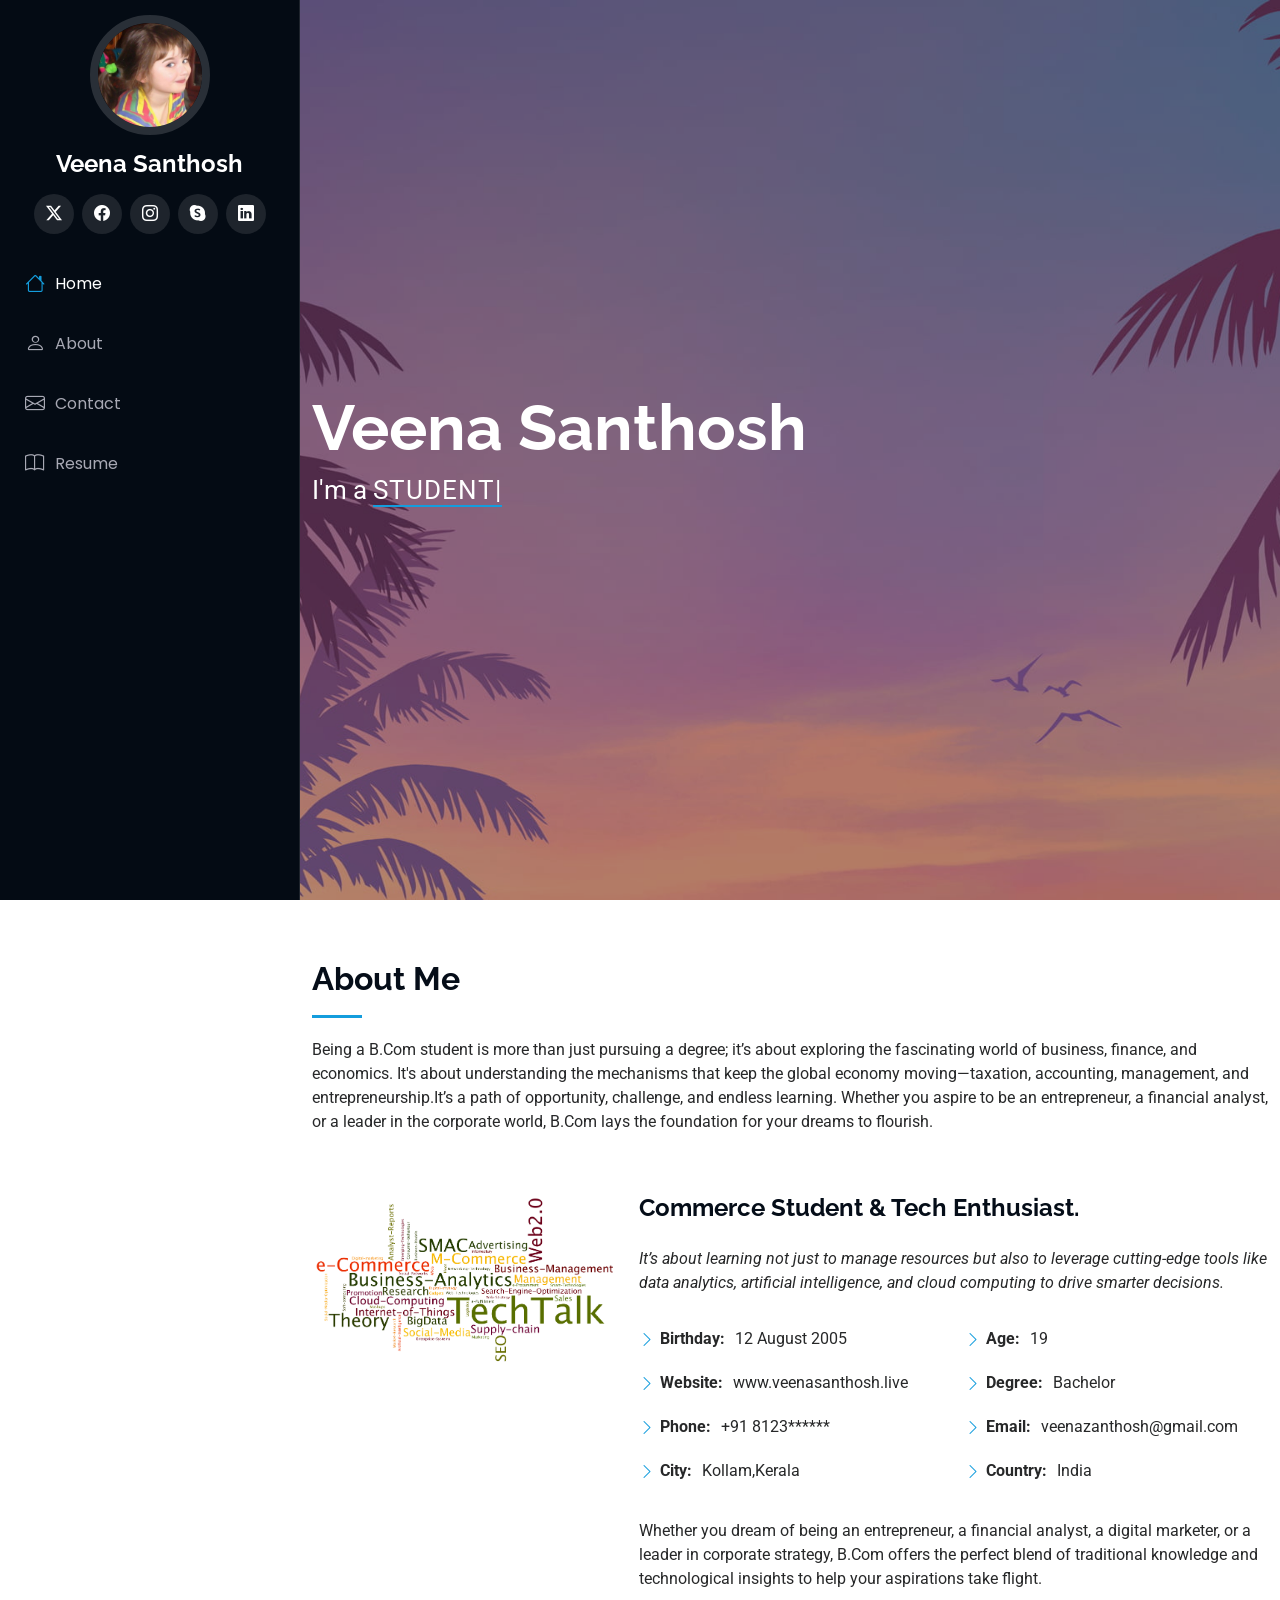
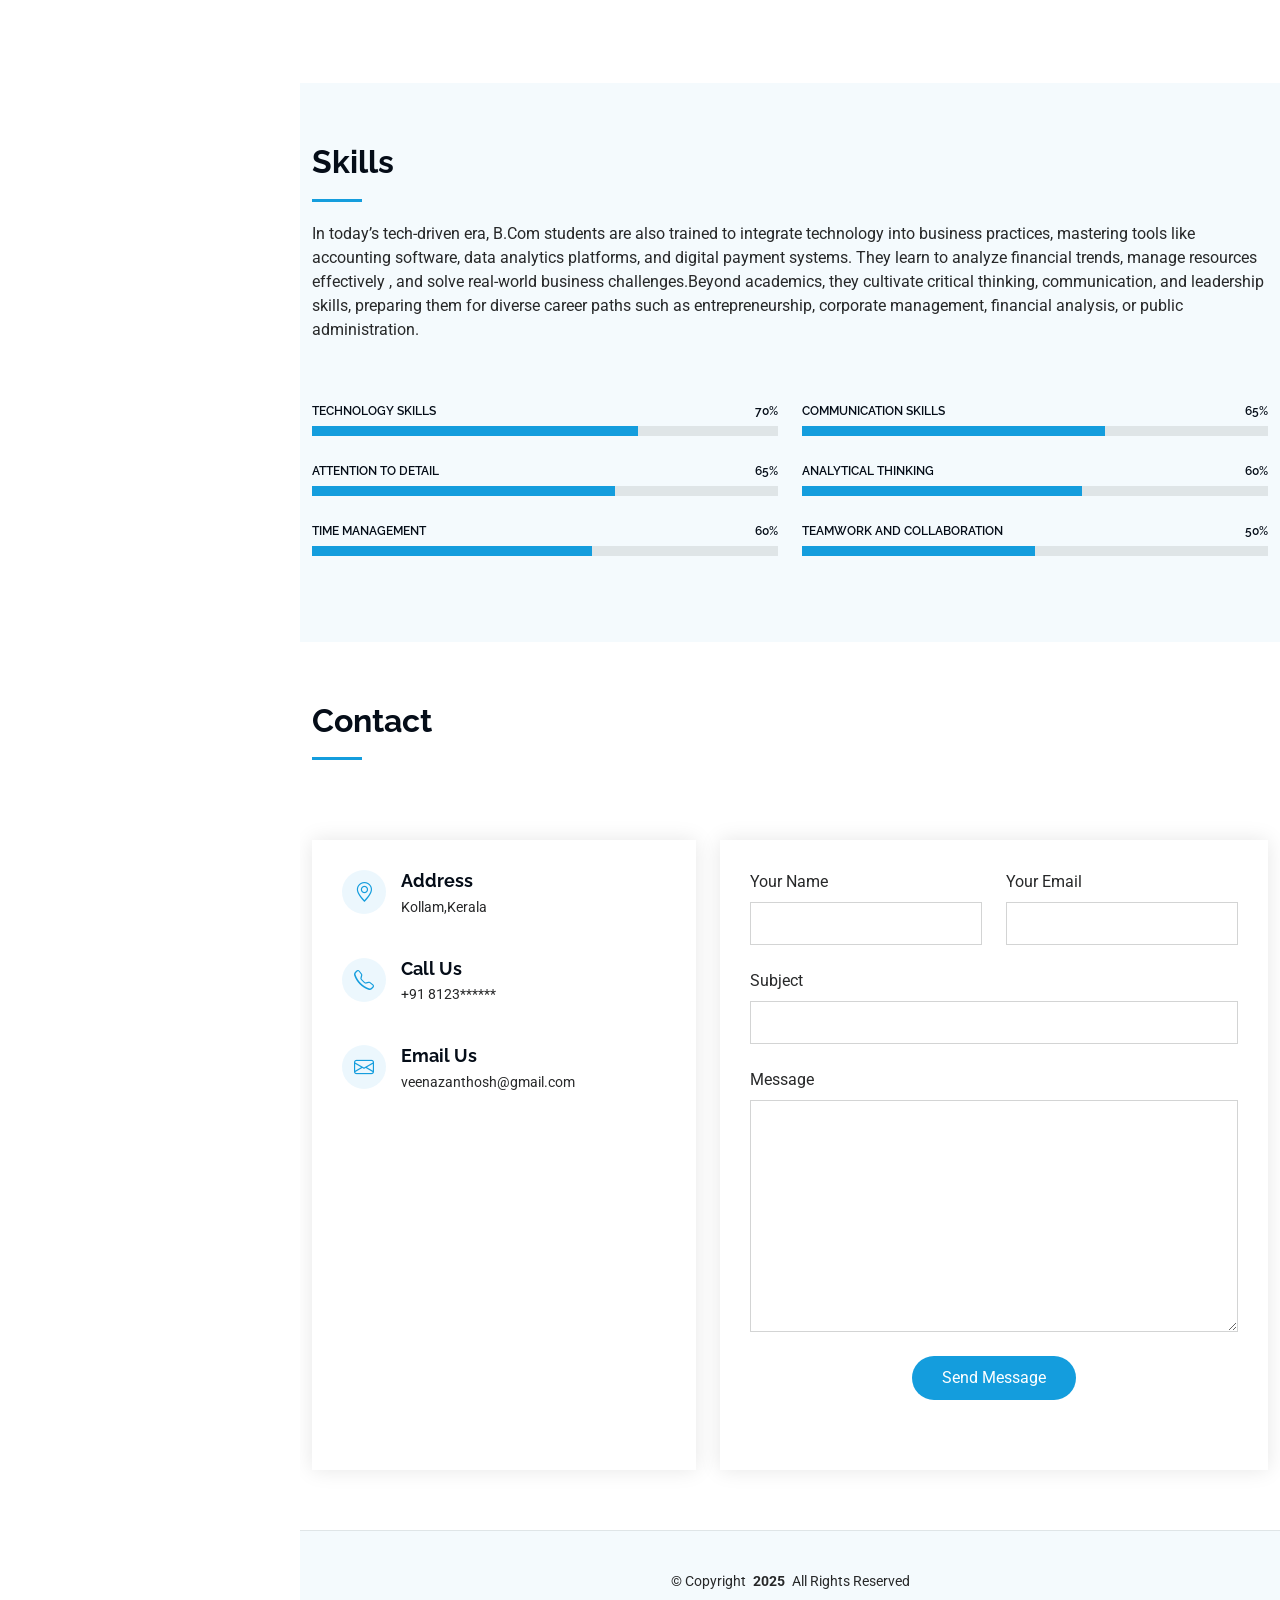
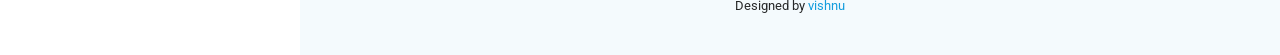
==== commit b11e2d85: "update 2" ====
--- a/index.html
+++ b/index.html
@@ -56,27 +56,10 @@
       <ul>
         <li><a href="#hero" class="active"><i class="bi bi-house navicon"></i>Home</a></li>
         <li><a href="#about"><i class="bi bi-person navicon"></i> About</a></li>
-        <li><a href="#resume"><i class="bi bi-file-earmark-text navicon"></i> Resume</a></li>
-        <li><a href="#portfolio"><i class="bi bi-images navicon"></i> Portfolio</a></li>
-        <li><a href="#services"><i class="bi bi-hdd-stack navicon"></i> Services</a></li>
-        <li class="dropdown"><a href="#"><i class="bi bi-menu-button navicon"></i> <span>Dropdown</span> <i class="bi bi-chevron-down toggle-dropdown"></i></a>
-          <ul>
-            <li><a href="#">Dropdown 1</a></li>
-            <li class="dropdown"><a href="#"><span>Deep Dropdown</span> <i class="bi bi-chevron-down toggle-dropdown"></i></a>
-              <ul>
-                <li><a href="#">Deep Dropdown 1</a></li>
-                <li><a href="#">Deep Dropdown 2</a></li>
-                <li><a href="#">Deep Dropdown 3</a></li>
-                <li><a href="#">Deep Dropdown 4</a></li>
-                <li><a href="#">Deep Dropdown 5</a></li>
-              </ul>
-            </li>
-            <li><a href="#">Dropdown 2</a></li>
-            <li><a href="#">Dropdown 3</a></li>
-            <li><a href="#">Dropdown 4</a></li>
-          </ul>
-        </li>
+        
+       
         <li><a href="#contact"><i class="bi bi-envelope navicon"></i> Contact</a></li>
+        <li><a href="#"><i class="bi bi-book navicon"></i> Resume</a></li>
       </ul>
     </nav>
 
@@ -161,7 +144,8 @@
       <!-- Section Title -->
       <div class="container section-title" data-aos="fade-up">
         <h2>Skills</h2>
-        <p>Necessitatibus eius consequatur ex aliquid fuga eum quidem sint consectetur velit</p>
+        <p>In today’s tech-driven era, B.Com students are also trained to integrate technology into business practices, mastering tools like accounting software, data analytics platforms, and digital payment systems. They learn to analyze financial trends, manage resources effectively
+          , and solve real-world business challenges.Beyond academics, they cultivate critical thinking, communication, and leadership skills, preparing them for diverse career paths such as entrepreneurship, corporate management, financial analysis, or public administration.</p>
       </div><!-- End Section Title -->
 
       <div class="container" data-aos="fade-up" data-aos-delay="100">
@@ -171,23 +155,23 @@
           <div class="col-lg-6">
 
             <div class="progress">
-              <span class="skill"><span>HTML</span> <i class="val">100%</i></span>
-              <div class="progress-bar-wrap">
-                <div class="progress-bar" role="progressbar" aria-valuenow="100" aria-valuemin="0" aria-valuemax="100"></div>
-              </div>
-            </div><!-- End Skills Item -->
-
-            <div class="progress">
-              <span class="skill"><span>CSS</span> <i class="val">90%</i></span>
-              <div class="progress-bar-wrap">
-                <div class="progress-bar" role="progressbar" aria-valuenow="90" aria-valuemin="0" aria-valuemax="100"></div>
-              </div>
-            </div><!-- End Skills Item -->
-
-            <div class="progress">
-              <span class="skill"><span>JavaScript</span> <i class="val">75%</i></span>
-              <div class="progress-bar-wrap">
-                <div class="progress-bar" role="progressbar" aria-valuenow="75" aria-valuemin="0" aria-valuemax="100"></div>
+              <span class="skill"><span>Technology Skills</span> <i class="val">70%</i></span>
+              <div class="progress-bar-wrap">
+                <div class="progress-bar" role="progressbar" aria-valuenow="70" aria-valuemin="0" aria-valuemax="100"></div>
+              </div>
+            </div><!-- End Skills Item -->
+
+            <div class="progress">
+              <span class="skill"><span>Attention to Detail</span> <i class="val">65%</i></span>
+              <div class="progress-bar-wrap">
+                <div class="progress-bar" role="progressbar" aria-valuenow="65" aria-valuemin="0" aria-valuemax="100"></div>
+              </div>
+            </div><!-- End Skills Item -->
+
+            <div class="progress">
+              <span class="skill"><span>Time Management</span> <i class="val">60%</i></span>
+              <div class="progress-bar-wrap">
+                <div class="progress-bar" role="progressbar" aria-valuenow="60" aria-valuemin="0" aria-valuemax="100"></div>
               </div>
             </div><!-- End Skills Item -->
 
@@ -196,23 +180,23 @@
           <div class="col-lg-6">
 
             <div class="progress">
-              <span class="skill"><span>PHP</span> <i class="val">80%</i></span>
-              <div class="progress-bar-wrap">
-                <div class="progress-bar" role="progressbar" aria-valuenow="80" aria-valuemin="0" aria-valuemax="100"></div>
-              </div>
-            </div><!-- End Skills Item -->
-
-            <div class="progress">
-              <span class="skill"><span>WordPress/CMS</span> <i class="val">90%</i></span>
-              <div class="progress-bar-wrap">
-                <div class="progress-bar" role="progressbar" aria-valuenow="90" aria-valuemin="0" aria-valuemax="100"></div>
-              </div>
-            </div><!-- End Skills Item -->
-
-            <div class="progress">
-              <span class="skill"><span>Photoshop</span> <i class="val">55%</i></span>
-              <div class="progress-bar-wrap">
-                <div class="progress-bar" role="progressbar" aria-valuenow="55" aria-valuemin="0" aria-valuemax="100"></div>
+              <span class="skill"><span>Communication Skills</span> <i class="val">65%</i></span>
+              <div class="progress-bar-wrap">
+                <div class="progress-bar" role="progressbar" aria-valuenow="65" aria-valuemin="0" aria-valuemax="100"></div>
+              </div>
+            </div><!-- End Skills Item -->
+
+            <div class="progress">
+              <span class="skill"><span>Analytical Thinking</span> <i class="val">60%</i></span>
+              <div class="progress-bar-wrap">
+                <div class="progress-bar" role="progressbar" aria-valuenow="60" aria-valuemin="0" aria-valuemax="100"></div>
+              </div>
+            </div><!-- End Skills Item -->
+
+            <div class="progress">
+              <span class="skill"><span>Teamwork and Collaboration</span> <i class="val">50%</i></span>
+              <div class="progress-bar-wrap">
+                <div class="progress-bar" role="progressbar" aria-valuenow="50" aria-valuemin="0" aria-valuemax="100"></div>
               </div>
             </div><!-- End Skills Item -->
 
@@ -224,437 +208,9 @@
 
     </section><!-- /Skills Section -->
 
-    <!-- Resume Section -->
-    <section id="resume" class="resume section">
-
-      <!-- Section Title -->
-      <div class="container section-title" data-aos="fade-up">
-        <h2>Resume</h2>
-        <p>Magnam dolores commodi suscipit. Necessitatibus eius consequatur ex aliquid fuga eum quidem. Sit sint consectetur velit. Quisquam quos quisquam cupiditate. Et nemo qui impedit suscipit alias ea. Quia fugiat sit in iste officiis commodi quidem hic quas.</p>
-      </div><!-- End Section Title -->
-
-      <div class="container">
-
-        <div class="row">
-
-          <div class="col-lg-6" data-aos="fade-up" data-aos-delay="100">
-            <h3 class="resume-title">Sumary</h3>
-
-            <div class="resume-item pb-0">
-              <h4>Brandon Johnson</h4>
-              <p><em>Innovative and deadline-driven Graphic Designer with 3+ years of experience designing and developing user-centered digital/print marketing material from initial concept to final, polished deliverable.</em></p>
-              <ul>
-                <li>Portland par 127,Orlando, FL</li>
-                <li>(123) 456-7891</li>
-                <li>alice.barkley@example.com</li>
-              </ul>
-            </div><!-- Edn Resume Item -->
-
-            <h3 class="resume-title">Education</h3>
-            <div class="resume-item">
-              <h4>Master of Fine Arts &amp; Graphic Design</h4>
-              <h5>2015 - 2016</h5>
-              <p><em>Rochester Institute of Technology, Rochester, NY</em></p>
-              <p>Qui deserunt veniam. Et sed aliquam labore tempore sed quisquam iusto autem sit. Ea vero voluptatum qui ut dignissimos deleniti nerada porti sand markend</p>
-            </div><!-- Edn Resume Item -->
-
-            <div class="resume-item">
-              <h4>Bachelor of Fine Arts &amp; Graphic Design</h4>
-              <h5>2010 - 2014</h5>
-              <p><em>Rochester Institute of Technology, Rochester, NY</em></p>
-              <p>Quia nobis sequi est occaecati aut. Repudiandae et iusto quae reiciendis et quis Eius vel ratione eius unde vitae rerum voluptates asperiores voluptatem Earum molestiae consequatur neque etlon sader mart dila</p>
-            </div><!-- Edn Resume Item -->
-
-          </div>
-
-          <div class="col-lg-6" data-aos="fade-up" data-aos-delay="200">
-            <h3 class="resume-title">Professional Experience</h3>
-            <div class="resume-item">
-              <h4>Senior graphic design specialist</h4>
-              <h5>2019 - Present</h5>
-              <p><em>Experion, New York, NY </em></p>
-              <ul>
-                <li>Lead in the design, development, and implementation of the graphic, layout, and production communication materials</li>
-                <li>Delegate tasks to the 7 members of the design team and provide counsel on all aspects of the project. </li>
-                <li>Supervise the assessment of all graphic materials in order to ensure quality and accuracy of the design</li>
-                <li>Oversee the efficient use of production project budgets ranging from $2,000 - $25,000</li>
-              </ul>
-            </div><!-- Edn Resume Item -->
-
-            <div class="resume-item">
-              <h4>Graphic design specialist</h4>
-              <h5>2017 - 2018</h5>
-              <p><em>Stepping Stone Advertising, New York, NY</em></p>
-              <ul>
-                <li>Developed numerous marketing programs (logos, brochures,infographics, presentations, and advertisements).</li>
-                <li>Managed up to 5 projects or tasks at a given time while under pressure</li>
-                <li>Recommended and consulted with clients on the most appropriate graphic design</li>
-                <li>Created 4+ design presentations and proposals a month for clients and account managers</li>
-              </ul>
-            </div><!-- Edn Resume Item -->
-
-          </div>
-
-        </div>
-
-      </div>
-
-    </section><!-- /Resume Section -->
-
-    <!-- Portfolio Section -->
-    <section id="portfolio" class="portfolio section light-background">
-
-      <!-- Section Title -->
-      <div class="container section-title" data-aos="fade-up">
-        <h2>Portfolio</h2>
-        <p>Magnam dolores commodi suscipit. Necessitatibus eius consequatur ex aliquid fuga eum quidem. Sit sint consectetur velit. Quisquam quos quisquam cupiditate. Et nemo qui impedit suscipit alias ea. Quia fugiat sit in iste officiis commodi quidem hic quas.</p>
-      </div><!-- End Section Title -->
-
-      <div class="container">
-
-        <div class="isotope-layout" data-default-filter="*" data-layout="masonry" data-sort="original-order">
-
-          <ul class="portfolio-filters isotope-filters" data-aos="fade-up" data-aos-delay="100">
-            <li data-filter="*" class="filter-active">All</li>
-            <li data-filter=".filter-app">App</li>
-            <li data-filter=".filter-product">Product</li>
-            <li data-filter=".filter-branding">Branding</li>
-            <li data-filter=".filter-books">Books</li>
-          </ul><!-- End Portfolio Filters -->
-
-          <div class="row gy-4 isotope-container" data-aos="fade-up" data-aos-delay="200">
-
-            <div class="col-lg-4 col-md-6 portfolio-item isotope-item filter-app">
-              <div class="portfolio-content h-100">
-                <img src="assets/img/portfolio/app-1.jpg" class="img-fluid" alt="">
-                <div class="portfolio-info">
-                  <h4>App 1</h4>
-                  <p>Lorem ipsum, dolor sit amet consectetur</p>
-                  <a href="assets/img/portfolio/app-1.jpg" title="App 1" data-gallery="portfolio-gallery-app" class="glightbox preview-link"><i class="bi bi-zoom-in"></i></a>
-                  <a href="portfolio-details.html" title="More Details" class="details-link"><i class="bi bi-link-45deg"></i></a>
-                </div>
-              </div>
-            </div><!-- End Portfolio Item -->
-
-            <div class="col-lg-4 col-md-6 portfolio-item isotope-item filter-product">
-              <div class="portfolio-content h-100">
-                <img src="assets/img/portfolio/product-1.jpg" class="img-fluid" alt="">
-                <div class="portfolio-info">
-                  <h4>Product 1</h4>
-                  <p>Lorem ipsum, dolor sit amet consectetur</p>
-                  <a href="assets/img/portfolio/product-1.jpg" title="Product 1" data-gallery="portfolio-gallery-product" class="glightbox preview-link"><i class="bi bi-zoom-in"></i></a>
-                  <a href="portfolio-details.html" title="More Details" class="details-link"><i class="bi bi-link-45deg"></i></a>
-                </div>
-              </div>
-            </div><!-- End Portfolio Item -->
-
-            <div class="col-lg-4 col-md-6 portfolio-item isotope-item filter-branding">
-              <div class="portfolio-content h-100">
-                <img src="assets/img/portfolio/branding-1.jpg" class="img-fluid" alt="">
-                <div class="portfolio-info">
-                  <h4>Branding 1</h4>
-                  <p>Lorem ipsum, dolor sit amet consectetur</p>
-                  <a href="assets/img/portfolio/branding-1.jpg" title="Branding 1" data-gallery="portfolio-gallery-branding" class="glightbox preview-link"><i class="bi bi-zoom-in"></i></a>
-                  <a href="portfolio-details.html" title="More Details" class="details-link"><i class="bi bi-link-45deg"></i></a>
-                </div>
-              </div>
-            </div><!-- End Portfolio Item -->
-
-            <div class="col-lg-4 col-md-6 portfolio-item isotope-item filter-books">
-              <div class="portfolio-content h-100">
-                <img src="assets/img/portfolio/books-1.jpg" class="img-fluid" alt="">
-                <div class="portfolio-info">
-                  <h4>Books 1</h4>
-                  <p>Lorem ipsum, dolor sit amet consectetur</p>
-                  <a href="assets/img/portfolio/books-1.jpg" title="Branding 1" data-gallery="portfolio-gallery-book" class="glightbox preview-link"><i class="bi bi-zoom-in"></i></a>
-                  <a href="portfolio-details.html" title="More Details" class="details-link"><i class="bi bi-link-45deg"></i></a>
-                </div>
-              </div>
-            </div><!-- End Portfolio Item -->
-
-            <div class="col-lg-4 col-md-6 portfolio-item isotope-item filter-app">
-              <div class="portfolio-content h-100">
-                <img src="assets/img/portfolio/app-2.jpg" class="img-fluid" alt="">
-                <div class="portfolio-info">
-                  <h4>App 2</h4>
-                  <p>Lorem ipsum, dolor sit amet consectetur</p>
-                  <a href="assets/img/portfolio/app-2.jpg" title="App 2" data-gallery="portfolio-gallery-app" class="glightbox preview-link"><i class="bi bi-zoom-in"></i></a>
-                  <a href="portfolio-details.html" title="More Details" class="details-link"><i class="bi bi-link-45deg"></i></a>
-                </div>
-              </div>
-            </div><!-- End Portfolio Item -->
-
-            <div class="col-lg-4 col-md-6 portfolio-item isotope-item filter-product">
-              <div class="portfolio-content h-100">
-                <img src="assets/img/portfolio/product-2.jpg" class="img-fluid" alt="">
-                <div class="portfolio-info">
-                  <h4>Product 2</h4>
-                  <p>Lorem ipsum, dolor sit amet consectetur</p>
-                  <a href="assets/img/portfolio/product-2.jpg" title="Product 2" data-gallery="portfolio-gallery-product" class="glightbox preview-link"><i class="bi bi-zoom-in"></i></a>
-                  <a href="portfolio-details.html" title="More Details" class="details-link"><i class="bi bi-link-45deg"></i></a>
-                </div>
-              </div>
-            </div><!-- End Portfolio Item -->
-
-            <div class="col-lg-4 col-md-6 portfolio-item isotope-item filter-branding">
-              <div class="portfolio-content h-100">
-                <img src="assets/img/portfolio/branding-2.jpg" class="img-fluid" alt="">
-                <div class="portfolio-info">
-                  <h4>Branding 2</h4>
-                  <p>Lorem ipsum, dolor sit amet consectetur</p>
-                  <a href="assets/img/portfolio/branding-2.jpg" title="Branding 2" data-gallery="portfolio-gallery-branding" class="glightbox preview-link"><i class="bi bi-zoom-in"></i></a>
-                  <a href="portfolio-details.html" title="More Details" class="details-link"><i class="bi bi-link-45deg"></i></a>
-                </div>
-              </div>
-            </div><!-- End Portfolio Item -->
-
-            <div class="col-lg-4 col-md-6 portfolio-item isotope-item filter-books">
-              <div class="portfolio-content h-100">
-                <img src="assets/img/portfolio/books-2.jpg" class="img-fluid" alt="">
-                <div class="portfolio-info">
-                  <h4>Books 2</h4>
-                  <p>Lorem ipsum, dolor sit amet consectetur</p>
-                  <a href="assets/img/portfolio/books-2.jpg" title="Branding 2" data-gallery="portfolio-gallery-book" class="glightbox preview-link"><i class="bi bi-zoom-in"></i></a>
-                  <a href="portfolio-details.html" title="More Details" class="details-link"><i class="bi bi-link-45deg"></i></a>
-                </div>
-              </div>
-            </div><!-- End Portfolio Item -->
-
-            <div class="col-lg-4 col-md-6 portfolio-item isotope-item filter-app">
-              <div class="portfolio-content h-100">
-                <img src="assets/img/portfolio/app-3.jpg" class="img-fluid" alt="">
-                <div class="portfolio-info">
-                  <h4>App 3</h4>
-                  <p>Lorem ipsum, dolor sit amet consectetur</p>
-                  <a href="assets/img/portfolio/app-3.jpg" title="App 3" data-gallery="portfolio-gallery-app" class="glightbox preview-link"><i class="bi bi-zoom-in"></i></a>
-                  <a href="portfolio-details.html" title="More Details" class="details-link"><i class="bi bi-link-45deg"></i></a>
-                </div>
-              </div>
-            </div><!-- End Portfolio Item -->
-
-            <div class="col-lg-4 col-md-6 portfolio-item isotope-item filter-product">
-              <div class="portfolio-content h-100">
-                <img src="assets/img/portfolio/product-3.jpg" class="img-fluid" alt="">
-                <div class="portfolio-info">
-                  <h4>Product 3</h4>
-                  <p>Lorem ipsum, dolor sit amet consectetur</p>
-                  <a href="assets/img/portfolio/product-3.jpg" title="Product 3" data-gallery="portfolio-gallery-product" class="glightbox preview-link"><i class="bi bi-zoom-in"></i></a>
-                  <a href="portfolio-details.html" title="More Details" class="details-link"><i class="bi bi-link-45deg"></i></a>
-                </div>
-              </div>
-            </div><!-- End Portfolio Item -->
-
-            <div class="col-lg-4 col-md-6 portfolio-item isotope-item filter-branding">
-              <div class="portfolio-content h-100">
-                <img src="assets/img/portfolio/branding-3.jpg" class="img-fluid" alt="">
-                <div class="portfolio-info">
-                  <h4>Branding 3</h4>
-                  <p>Lorem ipsum, dolor sit amet consectetur</p>
-                  <a href="assets/img/portfolio/branding-3.jpg" title="Branding 2" data-gallery="portfolio-gallery-branding" class="glightbox preview-link"><i class="bi bi-zoom-in"></i></a>
-                  <a href="portfolio-details.html" title="More Details" class="details-link"><i class="bi bi-link-45deg"></i></a>
-                </div>
-              </div>
-            </div><!-- End Portfolio Item -->
-
-            <div class="col-lg-4 col-md-6 portfolio-item isotope-item filter-books">
-              <div class="portfolio-content h-100">
-                <img src="assets/img/portfolio/books-3.jpg" class="img-fluid" alt="">
-                <div class="portfolio-info">
-                  <h4>Books 3</h4>
-                  <p>Lorem ipsum, dolor sit amet consectetur</p>
-                  <a href="assets/img/portfolio/books-3.jpg" title="Branding 3" data-gallery="portfolio-gallery-book" class="glightbox preview-link"><i class="bi bi-zoom-in"></i></a>
-                  <a href="portfolio-details.html" title="More Details" class="details-link"><i class="bi bi-link-45deg"></i></a>
-                </div>
-              </div>
-            </div><!-- End Portfolio Item -->
-
-          </div><!-- End Portfolio Container -->
-
-        </div>
-
-      </div>
-
-    </section><!-- /Portfolio Section -->
-
-    <!-- Services Section -->
-    <section id="services" class="services section">
-
-      <!-- Section Title -->
-      <div class="container section-title" data-aos="fade-up">
-        <h2>Services</h2>
-        <p>Magnam dolores commodi suscipit. Necessitatibus eius consequatur ex aliquid fuga eum quidem. Sit sint consectetur velit. Quisquam quos quisquam cupiditate. Et nemo qui impedit suscipit alias ea. Quia fugiat sit in iste officiis commodi quidem hic quas.</p>
-      </div><!-- End Section Title -->
-
-      <div class="container">
-
-        <div class="row gy-4">
-
-          <div class="col-lg-4 col-md-6 service-item d-flex" data-aos="fade-up" data-aos-delay="100">
-            <div class="icon flex-shrink-0"><i class="bi bi-briefcase"></i></div>
-            <div>
-              <h4 class="title"><a href="service-details.html" class="stretched-link">Lorem Ipsum</a></h4>
-              <p class="description">Voluptatum deleniti atque corrupti quos dolores et quas molestias excepturi sint occaecati cupiditate non provident</p>
-            </div>
-          </div>
-          <!-- End Service Item -->
-
-          <div class="col-lg-4 col-md-6 service-item d-flex" data-aos="fade-up" data-aos-delay="200">
-            <div class="icon flex-shrink-0"><i class="bi bi-card-checklist"></i></div>
-            <div>
-              <h4 class="title"><a href="service-details.html" class="stretched-link">Dolor Sitema</a></h4>
-              <p class="description">Minim veniam, quis nostrud exercitation ullamco laboris nisi ut aliquip ex ea commodo consequat tarad limino ata</p>
-            </div>
-          </div><!-- End Service Item -->
-
-          <div class="col-lg-4 col-md-6 service-item d-flex" data-aos="fade-up" data-aos-delay="300">
-            <div class="icon flex-shrink-0"><i class="bi bi-bar-chart"></i></div>
-            <div>
-              <h4 class="title"><a href="service-details.html" class="stretched-link">Sed ut perspiciatis</a></h4>
-              <p class="description">Duis aute irure dolor in reprehenderit in voluptate velit esse cillum dolore eu fugiat nulla pariatur</p>
-            </div>
-          </div><!-- End Service Item -->
-
-          <div class="col-lg-4 col-md-6 service-item d-flex" data-aos="fade-up" data-aos-delay="400">
-            <div class="icon flex-shrink-0"><i class="bi bi-binoculars"></i></div>
-            <div>
-              <h4 class="title"><a href="service-details.html" class="stretched-link">Magni Dolores</a></h4>
-              <p class="description">Excepteur sint occaecat cupidatat non proident, sunt in culpa qui officia deserunt mollit anim id est laborum</p>
-            </div>
-          </div><!-- End Service Item -->
-
-          <div class="col-lg-4 col-md-6 service-item d-flex" data-aos="fade-up" data-aos-delay="500">
-            <div class="icon flex-shrink-0"><i class="bi bi-brightness-high"></i></div>
-            <div>
-              <h4 class="title"><a href="service-details.html" class="stretched-link">Nemo Enim</a></h4>
-              <p class="description">At vero eos et accusamus et iusto odio dignissimos ducimus qui blanditiis praesentium voluptatum deleniti atque</p>
-            </div>
-          </div><!-- End Service Item -->
-
-          <div class="col-lg-4 col-md-6 service-item d-flex" data-aos="fade-up" data-aos-delay="600">
-            <div class="icon flex-shrink-0"><i class="bi bi-calendar4-week"></i></div>
-            <div>
-              <h4 class="title"><a href="service-details.html" class="stretched-link">Eiusmod Tempor</a></h4>
-              <p class="description">Et harum quidem rerum facilis est et expedita distinctio. Nam libero tempore, cum soluta nobis est eligendi</p>
-            </div>
-          </div><!-- End Service Item -->
-
-        </div>
-
-      </div>
-
-    </section><!-- /Services Section -->
-
-    <!-- Testimonials Section -->
-    <section id="testimonials" class="testimonials section light-background">
-
-      <!-- Section Title -->
-      <div class="container section-title" data-aos="fade-up">
-        <h2>Testimonials</h2>
-        <p>Necessitatibus eius consequatur ex aliquid fuga eum quidem sint consectetur velit</p>
-      </div><!-- End Section Title -->
-
-      <div class="container" data-aos="fade-up" data-aos-delay="100">
-
-        <div class="swiper init-swiper">
-          <script type="application/json" class="swiper-config">
-            {
-              "loop": true,
-              "speed": 600,
-              "autoplay": {
-                "delay": 5000
-              },
-              "slidesPerView": "auto",
-              "pagination": {
-                "el": ".swiper-pagination",
-                "type": "bullets",
-                "clickable": true
-              },
-              "breakpoints": {
-                "320": {
-                  "slidesPerView": 1,
-                  "spaceBetween": 40
-                },
-                "1200": {
-                  "slidesPerView": 3,
-                  "spaceBetween": 1
-                }
-              }
-            }
-          </script>
-          <div class="swiper-wrapper">
-
-            <div class="swiper-slide">
-              <div class="testimonial-item">
-                <p>
-                  <i class="bi bi-quote quote-icon-left"></i>
-                  <span>Proin iaculis purus consequat sem cure digni ssim donec porttitora entum suscipit rhoncus. Accusantium quam, ultricies eget id, aliquam eget nibh et. Maecen aliquam, risus at semper.</span>
-                  <i class="bi bi-quote quote-icon-right"></i>
-                </p>
-                <img src="assets/img/testimonials/testimonials-1.jpg" class="testimonial-img" alt="">
-                <h3>Saul Goodman</h3>
-                <h4>Ceo &amp; Founder</h4>
-              </div>
-            </div><!-- End testimonial item -->
-
-            <div class="swiper-slide">
-              <div class="testimonial-item">
-                <p>
-                  <i class="bi bi-quote quote-icon-left"></i>
-                  <span>Export tempor illum tamen malis malis eram quae irure esse labore quem cillum quid malis quorum velit fore eram velit sunt aliqua noster fugiat irure amet legam anim culpa.</span>
-                  <i class="bi bi-quote quote-icon-right"></i>
-                </p>
-                <img src="assets/img/testimonials/testimonials-2.jpg" class="testimonial-img" alt="">
-                <h3>Sara Wilsson</h3>
-                <h4>Designer</h4>
-              </div>
-            </div><!-- End testimonial item -->
-
-            <div class="swiper-slide">
-              <div class="testimonial-item">
-                <p>
-                  <i class="bi bi-quote quote-icon-left"></i>
-                  <span>Enim nisi quem export duis labore cillum quae magna enim sint quorum nulla quem veniam duis minim tempor labore quem eram duis noster aute amet eram fore quis sint minim.</span>
-                  <i class="bi bi-quote quote-icon-right"></i>
-                </p>
-                <img src="assets/img/testimonials/testimonials-3.jpg" class="testimonial-img" alt="">
-                <h3>Jena Karlis</h3>
-                <h4>Store Owner</h4>
-              </div>
-            </div><!-- End testimonial item -->
-
-            <div class="swiper-slide">
-              <div class="testimonial-item">
-                <p>
-                  <i class="bi bi-quote quote-icon-left"></i>
-                  <span>Fugiat enim eram quae cillum dolore dolor amet nulla culpa multos export minim fugiat dolor enim duis veniam ipsum anim magna sunt elit fore quem dolore labore illum veniam.</span>
-                  <i class="bi bi-quote quote-icon-right"></i>
-                </p>
-                <img src="assets/img/testimonials/testimonials-4.jpg" class="testimonial-img" alt="">
-                <h3>Matt Brandon</h3>
-                <h4>Freelancer</h4>
-              </div>
-            </div><!-- End testimonial item -->
-
-            <div class="swiper-slide">
-              <div class="testimonial-item">
-                <p>
-                  <i class="bi bi-quote quote-icon-left"></i>
-                  <span>Quis quorum aliqua sint quem legam fore sunt eram irure aliqua veniam tempor noster veniam sunt culpa nulla illum cillum fugiat legam esse veniam culpa fore nisi cillum quid.</span>
-                  <i class="bi bi-quote quote-icon-right"></i>
-                </p>
-                <img src="assets/img/testimonials/testimonials-5.jpg" class="testimonial-img" alt="">
-                <h3>John Larson</h3>
-                <h4>Entrepreneur</h4>
-              </div>
-            </div><!-- End testimonial item -->
-
-          </div>
-          <div class="swiper-pagination"></div>
-        </div>
-
-      </div>
-
-    </section><!-- /Testimonials Section -->
+
+
+    
 
     <!-- Contact Section -->
     <section id="contact" class="contact section">
@@ -662,7 +218,7 @@
       <!-- Section Title -->
       <div class="container section-title" data-aos="fade-up">
         <h2>Contact</h2>
-        <p>Necessitatibus eius consequatur ex aliquid fuga eum quidem sint consectetur velit</p>
+        
       </div><!-- End Section Title -->
 
       <div class="container" data-aos="fade-up" data-aos-delay="100">
@@ -676,7 +232,7 @@
                 <i class="bi bi-geo-alt flex-shrink-0"></i>
                 <div>
                   <h3>Address</h3>
-                  <p>A108 Adam Street, New York, NY 535022</p>
+                  <p>Kollam,Kerala</p>
                 </div>
               </div><!-- End Info Item -->
 
@@ -684,7 +240,7 @@
                 <i class="bi bi-telephone flex-shrink-0"></i>
                 <div>
                   <h3>Call Us</h3>
-                  <p>+1 5589 55488 55</p>
+                  <p>+91 8123******</p>
                 </div>
               </div><!-- End Info Item -->
 
@@ -692,16 +248,15 @@
                 <i class="bi bi-envelope flex-shrink-0"></i>
                 <div>
                   <h3>Email Us</h3>
-                  <p>info@example.com</p>
+                  <p>veenazanthosh@gmail.com</p>
                 </div>
               </div><!-- End Info Item -->
 
-              <iframe src="https://www.google.com/maps/embed?pb=!1m14!1m8!1m3!1d48389.78314118045!2d-74.006138!3d40.710059!3m2!1i1024!2i768!4f13.1!3m3!1m2!1s0x89c25a22a3bda30d%3A0xb89d1fe6bc499443!2sDowntown%20Conference%20Center!5e0!3m2!1sen!2sus!4v1676961268712!5m2!1sen!2sus" frameborder="0" style="border:0; width: 100%; height: 270px;" allowfullscreen="" loading="lazy" referrerpolicy="no-referrer-when-downgrade"></iframe>
-            </div>
+              <iframe src="https://www.google.com/maps/embed?pb=!1m18!1m12!1m3!1d7884.113409047439!2d76.5848845907323!3d8.874313564723744!2m3!1f0!2f0!3f0!3m2!1i1024!2i768!4f13.1!3m3!1m2!1s0x3b05fc614f614f13%3A0xb50e4ee20f9be449!2sKollam%20Beach!5e0!3m2!1sen!2sin!4v1736270474289!5m2!1sen!2sin" width="400" height="300" style="border:0;" allowfullscreen="" loading="lazy" referrerpolicy="no-referrer-when-downgrade"></iframe>  </div>
           </div>
 
           <div class="col-lg-7">
-            <form action="forms/contact.php" method="post" class="php-email-form" data-aos="fade-up" data-aos-delay="200">
+            <form action="" method="" class="php-email-form" data-aos="fade-up" data-aos-delay="200">
               <div class="row gy-4">
 
                 <div class="col-md-6">
@@ -725,9 +280,7 @@
                 </div>
 
                 <div class="col-md-12 text-center">
-                  <div class="loading">Loading</div>
-                  <div class="error-message"></div>
-                  <div class="sent-message">Your message has been sent. Thank you!</div>
+                
 
                   <button type="submit">Send Message</button>
                 </div>
@@ -748,14 +301,11 @@
 
     <div class="container">
       <div class="copyright text-center ">
-        <p>© <span>Copyright</span> <strong class="px-1 sitename">iPortfolio</strong> <span>All Rights Reserved</span></p>
+        <p>© <span>Copyright</span> <strong class="px-1 sitename">2025</strong> <span>All Rights Reserved</span></p>
       </div>
       <div class="credits">
-        <!-- All the links in the footer should remain intact. -->
-        <!-- You can delete the links only if you've purchased the pro version. -->
-        <!-- Licensing information: https://bootstrapmade.com/license/ -->
-        <!-- Purchase the pro version with working PHP/AJAX contact form: [buy-url] -->
-        Designed by <a href="https://bootstrapmade.com/">BootstrapMade</a>
+      
+        Designed by <a href="https://vishnusanthoshportfolio.web.app/" target="_blank">vishnu</a>
       </div>
     </div>
 
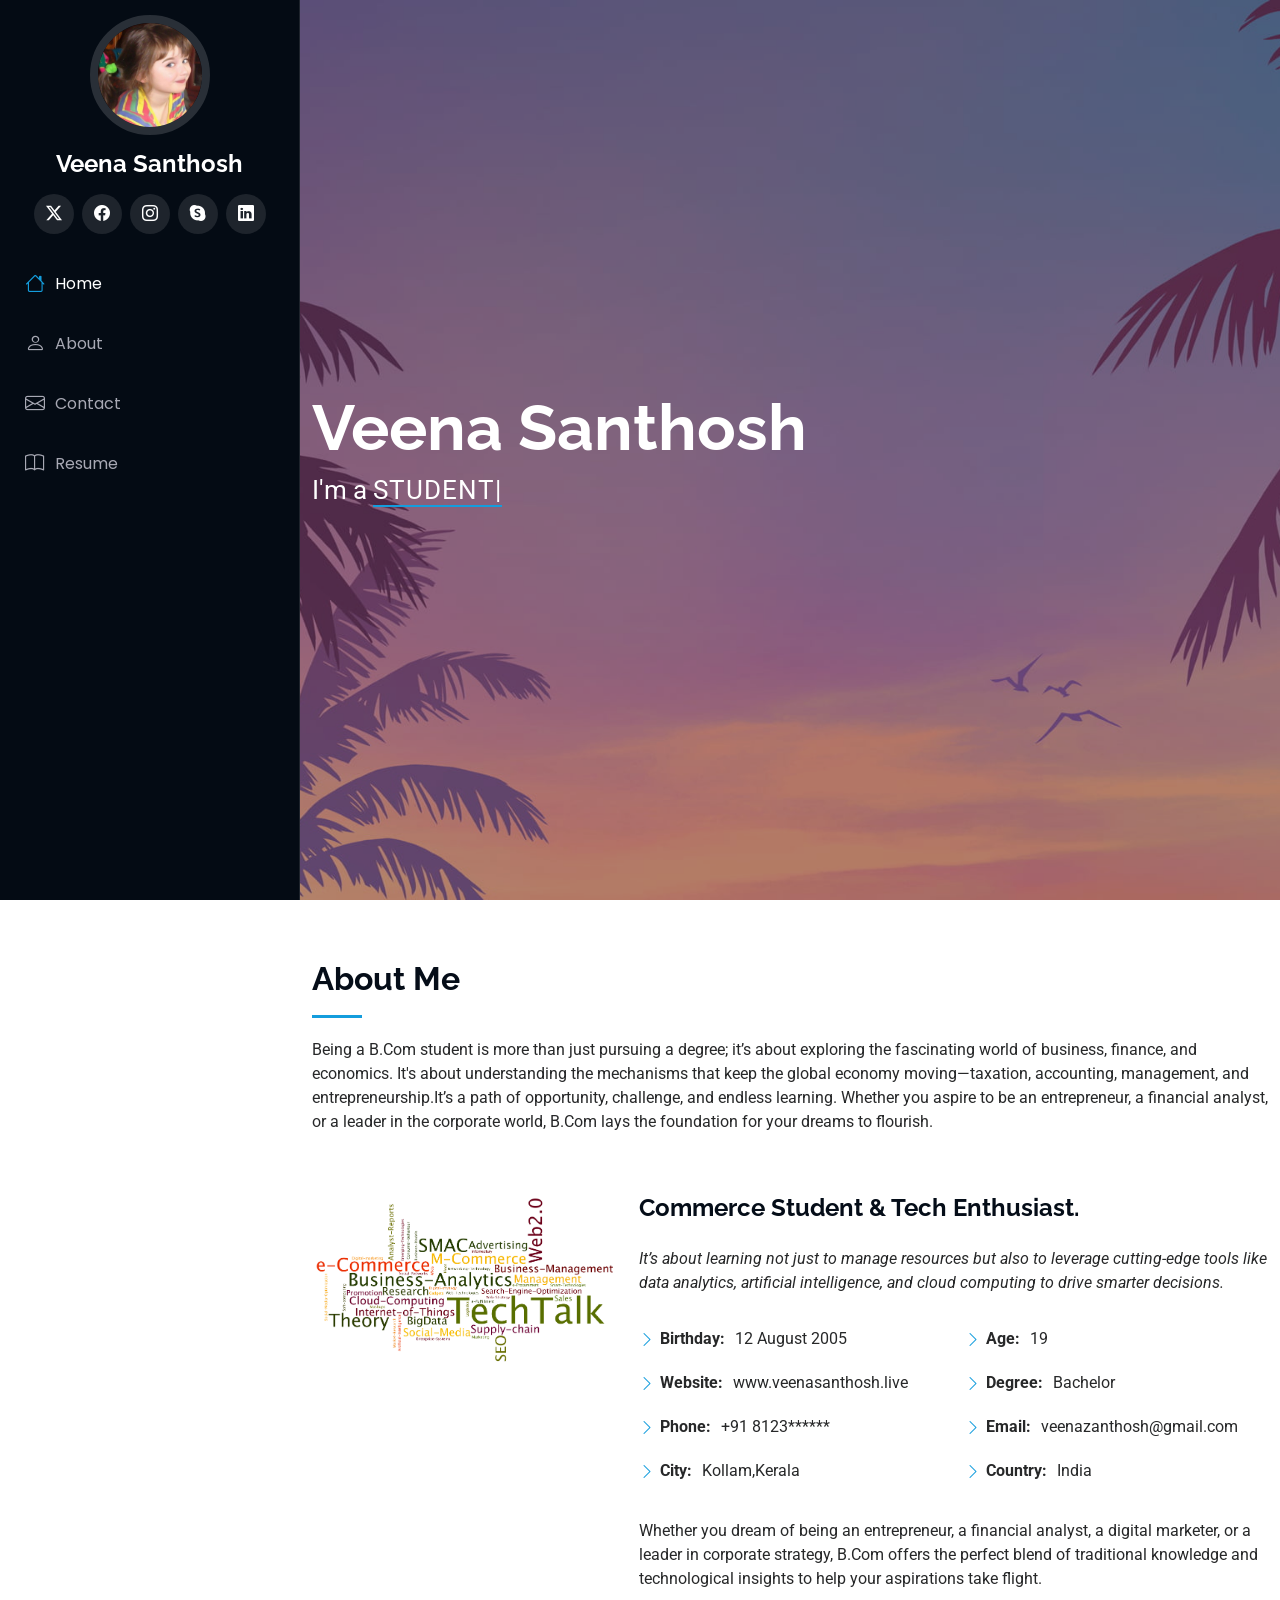
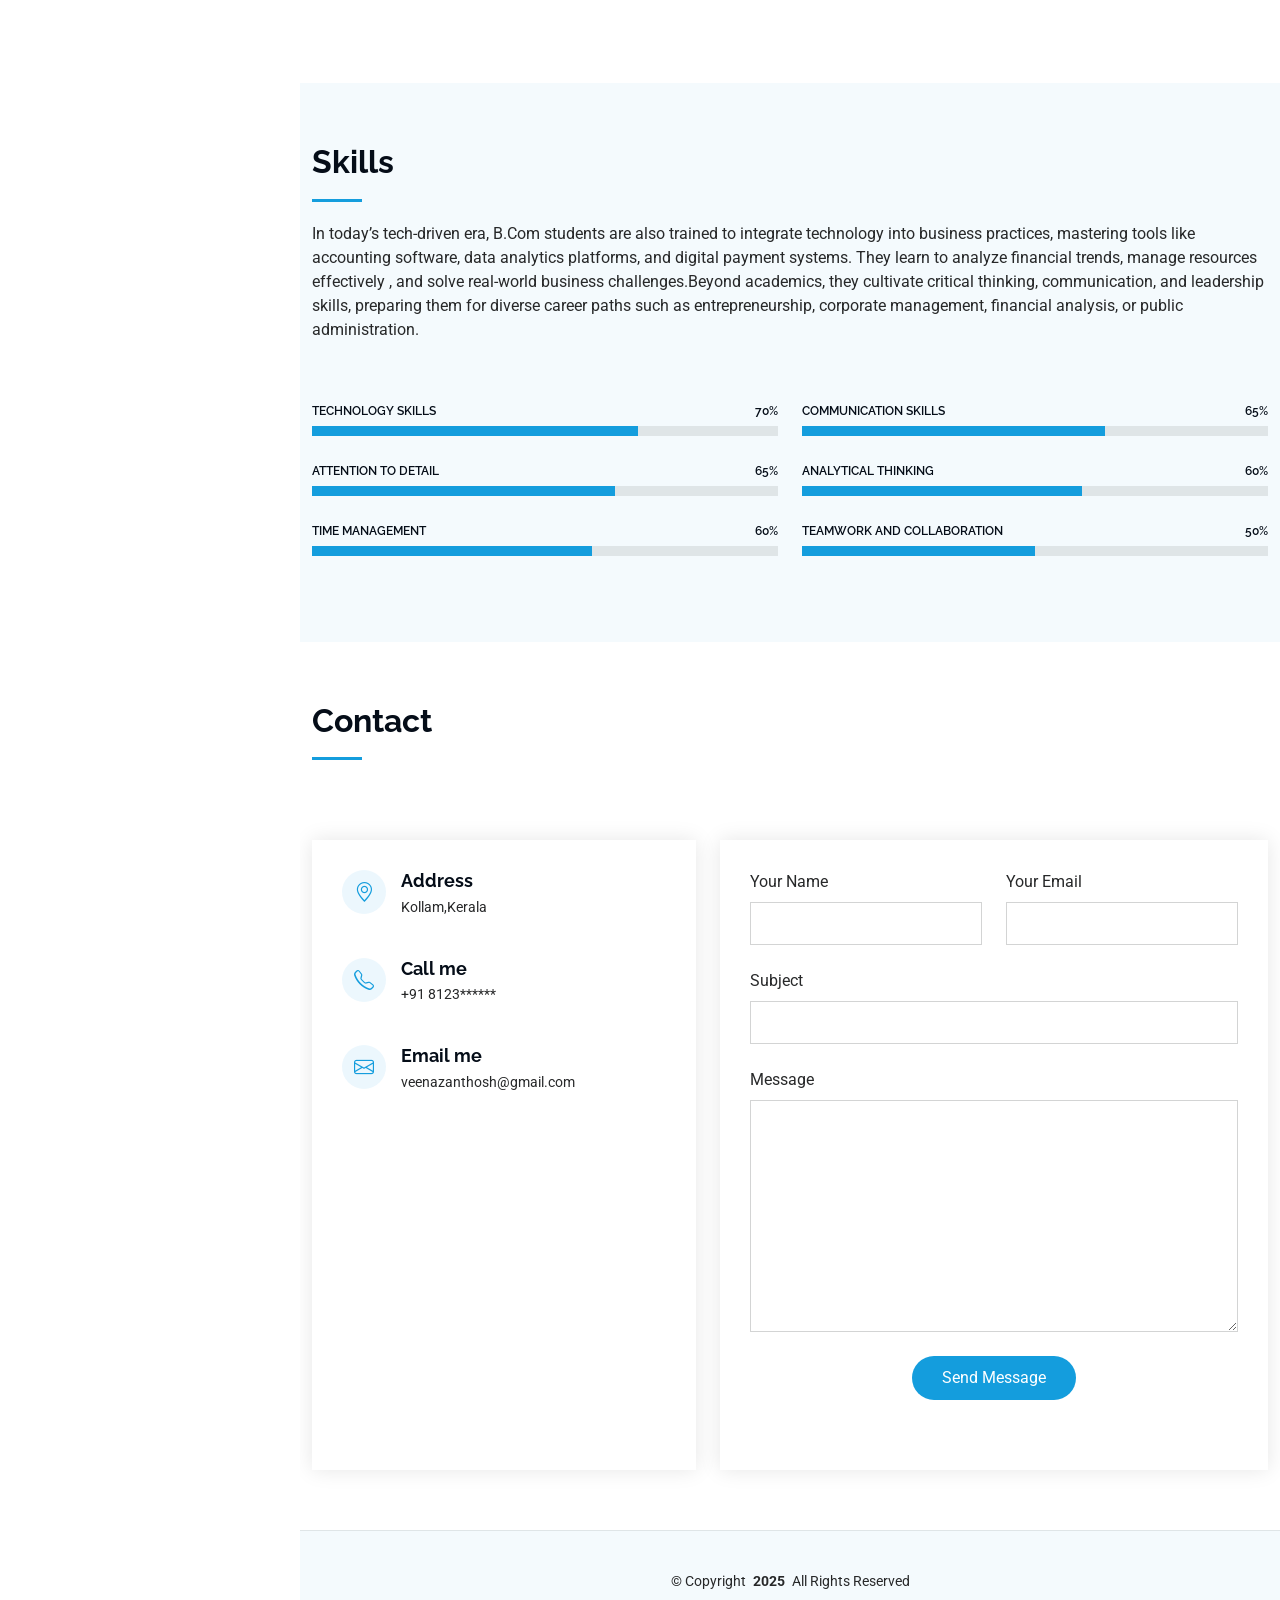
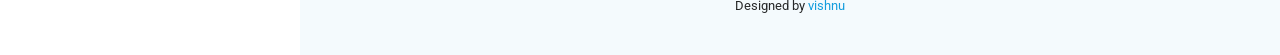
==== commit e5cccfdd: "`Update contact information in index.html: changed "Call Us" and "Email Us" to "Call me" and "Email " ====
--- a/index.html
+++ b/index.html
@@ -239,7 +239,7 @@
               <div class="info-item d-flex" data-aos="fade-up" data-aos-delay="300">
                 <i class="bi bi-telephone flex-shrink-0"></i>
                 <div>
-                  <h3>Call Us</h3>
+                  <h3>Call me</h3>
                   <p>+91 8123******</p>
                 </div>
               </div><!-- End Info Item -->
@@ -247,7 +247,7 @@
               <div class="info-item d-flex" data-aos="fade-up" data-aos-delay="400">
                 <i class="bi bi-envelope flex-shrink-0"></i>
                 <div>
-                  <h3>Email Us</h3>
+                  <h3>Email me</h3>
                   <p>veenazanthosh@gmail.com</p>
                 </div>
               </div><!-- End Info Item -->
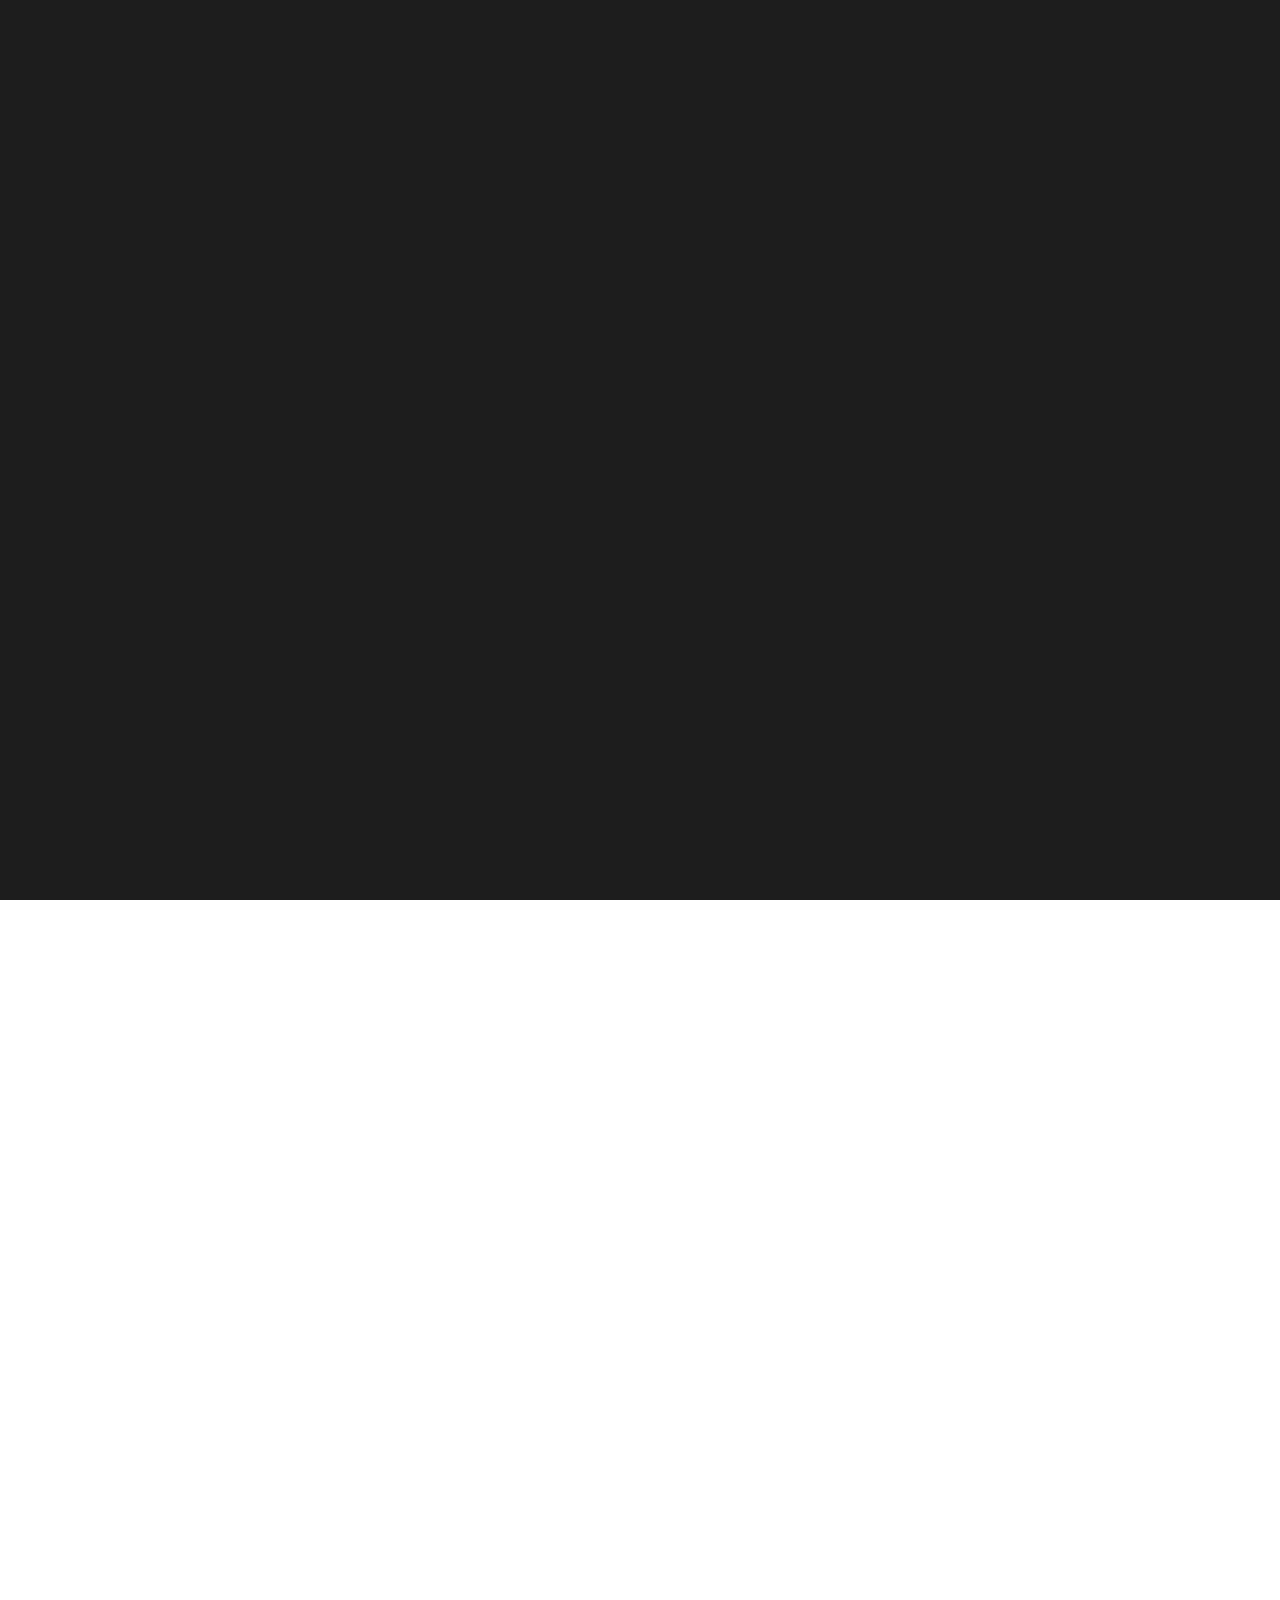
==== commit 534edfbf: "Version 2" ====
--- a/index.html
+++ b/index.html
@@ -1,337 +1,556 @@
 <!DOCTYPE html>
-<html lang="en">
+<html lang="zxx">
 
 <head>
-  <meta charset="utf-8">
-  <meta content="width=device-width, initial-scale=1.0" name="viewport">
-  <title> My portfolio</title>
-  <meta content="" name="description">
-  <meta content="" name="keywords">
-
-  <!-- Favicons -->
-  <link href="assets/img/money.png" rel="icon">
-  
-
-  <!-- Fonts -->
-  <link href="https://fonts.googleapis.com" rel="preconnect">
-  <link href="https://fonts.gstatic.com" rel="preconnect" crossorigin>
-  <link href="https://fonts.googleapis.com/css2?family=Roboto:ital,wght@0,100;0,300;0,400;0,500;0,700;0,900;1,100;1,300;1,400;1,500;1,700;1,900&family=Poppins:ital,wght@0,100;0,200;0,300;0,400;0,500;0,600;0,700;0,800;0,900;1,100;1,200;1,300;1,400;1,500;1,600;1,700;1,800;1,900&family=Raleway:ital,wght@0,100;0,200;0,300;0,400;0,500;0,600;0,700;0,800;0,900;1,100;1,200;1,300;1,400;1,500;1,600;1,700;1,800;1,900&display=swap" rel="stylesheet">
-
-  <!-- Vendor CSS Files -->
-  <link href="assets/vendor/bootstrap/css/bootstrap.min.css" rel="stylesheet">
-  <link href="assets/vendor/bootstrap-icons/bootstrap-icons.css" rel="stylesheet">
-  <link href="assets/vendor/aos/aos.css" rel="stylesheet">
-  <link href="assets/vendor/glightbox/css/glightbox.min.css" rel="stylesheet">
-  <link href="assets/vendor/swiper/swiper-bundle.min.css" rel="stylesheet">
-
-  <!-- Main CSS File -->
-  <link href="assets/css/main.css" rel="stylesheet">
-
+
+    <!-- Metas -->
+   
+    <link rel="stylesheet" href="https://cdnjs.cloudflare.com/ajax/libs/font-awesome/6.0.0-beta3/css/all.min.css">
+ 
+    <!-- Title  -->
+    <title> | VEENA |  </title>
+    <link rel="icon" id="icon" href="./assets/emoji.png" /> 
+    <!-- Google Fonts -->
+    <link href="https://fonts.googleapis.com/css2?family=Inter:wght@100..900&display=swap" rel="stylesheet">
+    <link href="https://fonts.googleapis.com/css2?family=Onest:wght@100..900&display=swap" rel="stylesheet">
+
+    <!-- Plugins -->
+    <link rel="stylesheet" href="./common/css/plugins.css">
+
+
+    <!-- Core Style Css -->
+    <link rel="stylesheet" href="./common/css/common_style.css">
+    <link rel="stylesheet" href="./assets/css/home6-style.css">
+    <link rel="stylesheet" href="./assets/css/custom.css">
+    <link rel="stylesheet" href="./assets/css/custombutton.css">
+    <link rel="stylesheet" type="text/css" href="https://cdn.jsdelivr.net/npm/toastify-js/src/toastify.min.css">
+   
+   
 </head>
 
-<body class="index-page">
-
-  <header id="header" class="header dark-background d-flex flex-column">
-    <i class="header-toggle d-xl-none bi bi-list"></i>
-
-    <div class="profile-img">
-      <img src="assets/img/profile.jpg" alt="" class="img-fluid rounded-circle">
-    </div>
-
-    <a href="index.html" class="logo d-flex align-items-center justify-content-center">
-      <!-- Uncomment the line below if you also wish to use an image logo -->
-      <!-- <img src="assets/img/logo.png" alt=""> -->
-      <h1 class="sitename">Veena Santhosh</h1>
-    </a>
-
-    <div class="social-links text-center">
-      <a href="#" class="twitter"><i class="bi bi-twitter-x"></i></a>
-      <a href="#" class="facebook"><i class="bi bi-facebook"></i></a>
-      <a href="#" class="instagram"><i class="bi bi-instagram"></i></a>
-      <a href="#" class="google-plus"><i class="bi bi-skype"></i></a>
-      <a href="#" class="linkedin"><i class="bi bi-linkedin"></i></a>
-    </div>
-
-    <nav id="navmenu" class="navmenu">
-      <ul>
-        <li><a href="#hero" class="active"><i class="bi bi-house navicon"></i>Home</a></li>
-        <li><a href="#about"><i class="bi bi-person navicon"></i> About</a></li>
-        
-       
-        <li><a href="#contact"><i class="bi bi-envelope navicon"></i> Contact</a></li>
-        <li><a href="#"><i class="bi bi-book navicon"></i> Resume</a></li>
-      </ul>
-    </nav>
-
-  </header>
-
-  <main class="main">
-
-    <!-- Hero Section -->
-    <section id="hero" class="hero section dark-background">
-
-      <img src="assets/img/hero-bg.jpg" alt="" data-aos="fade-in" class="">
-
-      <div class="container" data-aos="fade-up" data-aos-delay="100">
-        <h2>Veena Santhosh</h2>
-        <p>I'm a <span class="typed" data-typed-items="STUDENT, DANCER, GAMER,">      </span><span class="typed-cursor typed-cursor--blink" aria-hidden="true"></span><span class="typed-cursor typed-cursor--blink" aria-hidden="true"></span></p>
-      </div>
-
-    </section><!-- /Hero Section -->
-
-    <!-- About Section -->
-    <section id="about" class="about section">
-
-      <!-- Section Title -->
-      <div class="container section-title" data-aos="fade-up">
-        <h2>About Me</h2>
-        <p>
-          
-          Being a B.Com student is more than just pursuing a degree; it’s about exploring
-           the fascinating world of business, finance, and economics. It's about understanding
-            the mechanisms that keep the global economy moving—taxation, accounting, management,
-             and entrepreneurship.It’s a path of opportunity, challenge, and endless learning. Whether you aspire to be an entrepreneur, a financial analyst, or a leader in the corporate world, B.Com lays the foundation for your dreams to flourish.
-
-          </p>
-      </div><!-- End Section Title -->
-
-      <div class="container" data-aos="fade-up" data-aos-delay="100">
-
-        <div class="row gy-4 justify-content-center">
-          <div class="col-lg-4">
-            <img src="assets/img/techtalk.png" class="img-fluid" alt="">
-          </div>
-          <div class="col-lg-8 content">
-            <h2>Commerce Student  &amp; Tech Enthusiast.</h2>
-            <p class="fst-italic py-3">
-              It’s about learning not just to manage resources but also to leverage cutting-edge tools like data analytics, artificial intelligence, and cloud computing to drive smarter decisions.
-            </p>
-            <div class="row">
-              <div class="col-lg-6">
-                <ul>
-                  <li><i class="bi bi-chevron-right"></i> <strong>Birthday:</strong> <span>12 August 2005</span></li>
-                  <li><i class="bi bi-chevron-right"></i> <strong>Website:</strong> <span>www.veenasanthosh.live</span></li>
-                  <li><i class="bi bi-chevron-right"></i> <strong>Phone:</strong> <span>+91 8123******</span></li>
-                  <li><i class="bi bi-chevron-right"></i> <strong>City:</strong> <span>Kollam,Kerala</span></li>
-                </ul>
-              </div>
-              <div class="col-lg-6">
-                <ul>
-                  <li><i class="bi bi-chevron-right"></i> <strong>Age:</strong> <span>19</span></li>
-                  <li><i class="bi bi-chevron-right"></i> <strong>Degree:</strong> <span>Bachelor</span></li>
-                  <li><i class="bi bi-chevron-right"></i> <strong>Email:</strong> <span>veenazanthosh@gmail.com</span></li>
-                  <li><i class="bi bi-chevron-right"></i> <strong>Country:</strong> <span>India</span></li>
-                </ul>
-              </div>
-            </div>
-            <p class="py-3">
-              Whether you dream of being an entrepreneur, a financial analyst, a digital marketer, or a leader in corporate strategy, B.Com offers the perfect blend of traditional knowledge and technological insights to help your aspirations take flight.
-
-
-            </p>
-          </div>
+<body style="cursor: crosshair; background-color: white;">
+
+
+
+    <!-- ==================== Start Loading ==================== -->
+
+    <div class="loader-wrap">
+        <svg viewBox="0 0 1000 1000" preserveAspectRatio="none">
+            <path id="svg" d="M0,1005S175,995,500,995s500,5,500,5V0H0Z"></path>
+        </svg>
+
+        <div class="loader-wrap-heading">
+            <div class="load-text">
+                <span>L</span>
+                <span>e</span>
+                <span>t</span>
+                <span>'</span>
+                <span>s</span>
+                <span> </span>
+                <span>g</span>
+                <span>o</span>
+            </div>
+            
         </div>
-
-      </div>
-
-    </section><!-- /About Section -->
-
-  
-
-    <!-- Skills Section -->
-    <section id="skills" class="skills section light-background">
-
-      <!-- Section Title -->
-      <div class="container section-title" data-aos="fade-up">
-        <h2>Skills</h2>
-        <p>In today’s tech-driven era, B.Com students are also trained to integrate technology into business practices, mastering tools like accounting software, data analytics platforms, and digital payment systems. They learn to analyze financial trends, manage resources effectively
-          , and solve real-world business challenges.Beyond academics, they cultivate critical thinking, communication, and leadership skills, preparing them for diverse career paths such as entrepreneurship, corporate management, financial analysis, or public administration.</p>
-      </div><!-- End Section Title -->
-
-      <div class="container" data-aos="fade-up" data-aos-delay="100">
-
-        <div class="row skills-content skills-animation">
-
-          <div class="col-lg-6">
-
-            <div class="progress">
-              <span class="skill"><span>Technology Skills</span> <i class="val">70%</i></span>
-              <div class="progress-bar-wrap">
-                <div class="progress-bar" role="progressbar" aria-valuenow="70" aria-valuemin="0" aria-valuemax="100"></div>
-              </div>
-            </div><!-- End Skills Item -->
-
-            <div class="progress">
-              <span class="skill"><span>Attention to Detail</span> <i class="val">65%</i></span>
-              <div class="progress-bar-wrap">
-                <div class="progress-bar" role="progressbar" aria-valuenow="65" aria-valuemin="0" aria-valuemax="100"></div>
-              </div>
-            </div><!-- End Skills Item -->
-
-            <div class="progress">
-              <span class="skill"><span>Time Management</span> <i class="val">60%</i></span>
-              <div class="progress-bar-wrap">
-                <div class="progress-bar" role="progressbar" aria-valuenow="60" aria-valuemin="0" aria-valuemax="100"></div>
-              </div>
-            </div><!-- End Skills Item -->
-
-          </div>
-
-          <div class="col-lg-6">
-
-            <div class="progress">
-              <span class="skill"><span>Communication Skills</span> <i class="val">65%</i></span>
-              <div class="progress-bar-wrap">
-                <div class="progress-bar" role="progressbar" aria-valuenow="65" aria-valuemin="0" aria-valuemax="100"></div>
-              </div>
-            </div><!-- End Skills Item -->
-
-            <div class="progress">
-              <span class="skill"><span>Analytical Thinking</span> <i class="val">60%</i></span>
-              <div class="progress-bar-wrap">
-                <div class="progress-bar" role="progressbar" aria-valuenow="60" aria-valuemin="0" aria-valuemax="100"></div>
-              </div>
-            </div><!-- End Skills Item -->
-
-            <div class="progress">
-              <span class="skill"><span>Teamwork and Collaboration</span> <i class="val">50%</i></span>
-              <div class="progress-bar-wrap">
-                <div class="progress-bar" role="progressbar" aria-valuenow="50" aria-valuemin="0" aria-valuemax="100"></div>
-              </div>
-            </div><!-- End Skills Item -->
-
-          </div>
-
+    </div>
+
+    <!-- ==================== End Loading ==================== -->
+
+
+    <div class="cursor"></div>
+
+
+    <!-- ==================== Start progress-scroll-button ==================== -->
+
+    <div class="progress-wrap cursor-pointer">
+        <svg class="progress-circle svg-content" width="100%" height="100%" viewBox="-1 -1 102 102">
+            <path d="M50,1 a49,49 0 0,1 0,98 a49,49 0 0,1 0,-98" />
+        </svg>
+    </div>
+
+    <!-- ==================== End progress-scroll-button ==================== -->
+
+
+
+    <div id="smooth-wrapper">
+
+
+        <div id="smooth-content">
+
+            <main>
+<!-- ==================== Start marquee ==================== -->
+
+<div class="marq-mp ontop">
+    <div class="main-marq gray-bg shadow-off">
+        <div class="slide-har st1">
+            <div class="box">
+                <div class="item">
+                    <h5>Balancing life like a trial balance</h5>
+                </div>
+                <div class="item">
+                    <h5>Debit my laziness, credit my effort</h5>
+                </div>
+                <div class="item">
+                    <h5>Born to audit, forced to study</h5>
+                </div>
+                <div class="item">
+                    <h5>Profit and loss? More like pass and fail</h5>
+                </div>
+                <div class="item">
+                    <h5> sleep is a current asset</h5>
+                </div>
+                <div class="item">
+                    <h5>Doing accounts, but not for my life</h5>
+                </div>
+                <div class="item">
+                    <h5>Cash flow? I only have cash go</h5>
+                </div>
+                <div class="item">
+                    <h5>My calculator knows all my secrets</h5>
+                </div>
+            </div>
+            
+            <div class="box">
+                <div class="item">
+                    <h5>B.Com: 10% Study, 90% Group Work</h5>
+                </div>
+                <div class="item">
+                    <h5>Half Accountant, Half Procrastinator</h5>
+                </div>
+                <div class="item">
+                    <h5>When in Doubt, Adjust the Balance</h5>
+                </div>
+                <div class="item">
+                    <h5>I Didn’t Spend It, I Just Recorded It Wrong</h5>
+                </div>
+                <div class="item">
+                    <h5>Juniors Make Notes, Seniors Copy Them</h5>
+                </div>
+                <div class="item">
+                    <h5>Study Accounts to Avoid Bank Accounts Going Empty...</h5>
+                </div>
+            </div>
+            
         </div>
-
-      </div>
-
-    </section><!-- /Skills Section -->
-
-
-
+    </div>
+    <div class="main-marq color-bg shadow-off">
+        <div class="slide-har st2">
+            <div class="box">
+                <div class="item">
+                    <h5>Balancing life like a trial balance</h5>
+                </div>
+                <div class="item">
+                    <h5>Debit my laziness, credit my effort</h5>
+                </div>
+                <div class="item">
+                    <h5>Born to audit, forced to study</h5>
+                </div>
+                <div class="item">
+                    <h5>Profit and loss? More like pass and fail</h5>
+                </div>
+                <div class="item">
+                    <h5> sleep is a current asset</h5>
+                </div>
+                <div class="item">
+                    <h5>Doing accounts, but not for my life</h5>
+                </div>
+                <div class="item">
+                    <h5>Cash flow? I only have cash go</h5>
+                </div>
+                <div class="item">
+                    <h5>My calculator knows all my secrets</h5>
+                </div>
+            </div>
+            
+            <div class="box">
+                <div class="item">
+                    <h5>B.Com: 10% Study, 90% Group Work</h5>
+                </div>
+                <div class="item">
+                    <h5>Half Accountant, Half Procrastinator</h5>
+                </div>
+                <div class="item">
+                    <h5>When in Doubt, Adjust the Balance</h5>
+                </div>
+                <div class="item">
+                    <h5>I Didn’t Spend It, I Just Recorded It Wrong</h5>
+                </div>
+                <div class="item">
+                    <h5>Juniors Make Notes, Seniors Copy Them</h5>
+                </div>
+                <div class="item">
+                    <h5>Study Accounts to Avoid Bank Accounts Going Empty...</h5>
+                </div>
+            </div>
+            
+        </div>
+    </div>
     
-
-    <!-- Contact Section -->
-    <section id="contact" class="contact section">
-
-      <!-- Section Title -->
-      <div class="container section-title" data-aos="fade-up">
-        <h2>Contact</h2>
-        
-      </div><!-- End Section Title -->
-
-      <div class="container" data-aos="fade-up" data-aos-delay="100">
-
-        <div class="row gy-4">
-
-          <div class="col-lg-5">
-
-            <div class="info-wrap">
-              <div class="info-item d-flex" data-aos="fade-up" data-aos-delay="200">
-                <i class="bi bi-geo-alt flex-shrink-0"></i>
-                <div>
-                  <h3>Address</h3>
-                  <p>Kollam,Kerala</p>
-                </div>
-              </div><!-- End Info Item -->
-
-              <div class="info-item d-flex" data-aos="fade-up" data-aos-delay="300">
-                <i class="bi bi-telephone flex-shrink-0"></i>
-                <div>
-                  <h3>Call me</h3>
-                  <p>+91 8123******</p>
-                </div>
-              </div><!-- End Info Item -->
-
-              <div class="info-item d-flex" data-aos="fade-up" data-aos-delay="400">
-                <i class="bi bi-envelope flex-shrink-0"></i>
-                <div>
-                  <h3>Email me</h3>
-                  <p>veenazanthosh@gmail.com</p>
-                </div>
-              </div><!-- End Info Item -->
-
-              <iframe src="https://www.google.com/maps/embed?pb=!1m18!1m12!1m3!1d7884.113409047439!2d76.5848845907323!3d8.874313564723744!2m3!1f0!2f0!3f0!3m2!1i1024!2i768!4f13.1!3m3!1m2!1s0x3b05fc614f614f13%3A0xb50e4ee20f9be449!2sKollam%20Beach!5e0!3m2!1sen!2sin!4v1736270474289!5m2!1sen!2sin" width="400" height="300" style="border:0;" allowfullscreen="" loading="lazy" referrerpolicy="no-referrer-when-downgrade"></iframe>  </div>
-          </div>
-
-          <div class="col-lg-7">
-            <form action="" method="" class="php-email-form" data-aos="fade-up" data-aos-delay="200">
-              <div class="row gy-4">
-
-                <div class="col-md-6">
-                  <label for="name-field" class="pb-2">Your Name</label>
-                  <input type="text" name="name" id="name-field" class="form-control" required="">
-                </div>
-
-                <div class="col-md-6">
-                  <label for="email-field" class="pb-2">Your Email</label>
-                  <input type="email" class="form-control" name="email" id="email-field" required="">
-                </div>
-
-                <div class="col-md-12">
-                  <label for="subject-field" class="pb-2">Subject</label>
-                  <input type="text" class="form-control" name="subject" id="subject-field" required="">
-                </div>
-
-                <div class="col-md-12">
-                  <label for="message-field" class="pb-2">Message</label>
-                  <textarea class="form-control" name="message" rows="10" id="message-field" required=""></textarea>
-                </div>
-
-                <div class="col-md-12 text-center">
+</div>
+
+<!-- ==================== End marquee ==================== -->
+
+
+                <!-- ==================== Start Header ==================== -->
+
+                <header class="header-crv">
+                    <div class="container" style="height: 700px;">
+                        <div class="caption">
+                           
+                           <svg viewbox="0 0 100 20">
+                            <defs>
+                              <linearGradient id="gradient">
+                                <stop color="#000"/>
+                              </linearGradient>
+                              <pattern id="wave" x="0" y="-0.5" width="100%" height="100%" patternUnits="userSpaceOnUse">
+                                <path id="wavePath" d="M-40 9 Q-30 7 -20 9 T0 9 T20 9 T40 9 T60 9 T80 9 T100 9 T120 9 V20 H-40z" mask="url(#mask)" fill="url(#gradient)"> 
+                                  <animateTransform
+                                      attributeName="transform"
+                                      begin="0s"
+                                      dur="1.5s"
+                                      type="translate"
+                                      from="0,0"
+                                      to="40,0"
+                                      repeatCount="indefinite" />
+                                </path>
+                              </pattern>
+                            </defs>
+                            <text text-anchor="middle" x="50" y="15" font-size="20" fill="black" fill-opacity="0.1">VEENA</text>
+                            <text text-anchor="middle" x="50" y="15" font-size="20" fill="url(#wave)"  fill-opacity="1">VEENA</text>
+                          </svg>
+                        
+                            
+                        </div>
+                    </div>
+                    <!-- <div class="mimg fit-img">
+                        <img src="./assets/imgs/header/7.jpg" alt="" data-speed="0.6">
+                    </div> -->
+                </header>
+
+                <!-- ==================== End Header ==================== -->
+
+
+
+                <!-- ==================== Start Intro ==================== -->
+
+                <section class="intro-crv section-padding pb-0 wow fadeInUp slow" data-wow-delay="0.2s">
+                    <div class="container">
+                        <div class="sec-head mb-40">
+                            <div class="row">
+                                <div class="col-lg-5  md-mb50">
+                                   
+                                    <div class="img-shape">
+                                        <iframe src="https://lottie.host/embed/78147c4c-8fca-4fe4-a593-c30d01daed89/LfUgZaazPP.lottie"  
+                                        style="
+                                        width: 500px;
+                                        height: 500px;
+                                        "
+                                        ></iframe>    </div>
+                                </div>
+                                <div class="col-lg-7">
+                                    <h3 style="font-family:'Segoe UI', Tahoma, Geneva, Verdana, sans-serif;">My name is Veena , An enthusiastic learner who believes progress comes from passion and perseverance.
+                                        I enjoy working on ideas that make a difference, no matter how small they seem.
+                                        <br><br>
+                                        With a foundation in business and tech, I aim to bridge the gap between data and decisions.Not just chasing goals, but creating stories worth telling!!!!
+                                        
+                                        </h3>
+                                </div>
+                            </div>
+                        </div>
+                        <div class="row mt-100 bord-thin-top pt-100">
+                           
+                            <div class="col-lg-6">
+                                <div class="skills pb-100">
+                                    <div class="sec-head">
+                                       
+                                            <h4 class="fz-40">Best Skills</h4>
+                                    
+                                    <div class="skills-box mt-60">
+
+                                        <div class="skill-item">
+                                            <h6 class="sub-title mb-15">Quick adaptability</h6>
+                                            <div class="skill-progress">
+                                                <div class="progres gray" data-value="85%"></div>
+                                            </div>
+                                        </div>
+
+                                        <div class="skill-item text-light">
+                                            <h6 class="sub-title mb-15"> Tech-savvy mindset </h6>
+                                            <div class="skill-progress">
+                                                <div class="progres dark" data-value="90%"></div>
+                                            </div>
+                                        </div>
+
+                                        <div class="skill-item">
+                                            <h6 class="sub-title mb-15">Team collaboration</h6>
+                                            <div class="skill-progress">
+                                                <div class="progres gray" data-value="80%" ></div>
+                                            </div>
+                                        </div>
+
+
+                                        <div class="skill-item">
+                                            <h6 class="sub-title mb-15">Innovative thinking</h6>
+                                            <div class="skill-progress">
+                                                <div class="progres color" data-value="75%"></div>
+                                            </div>
+                                        </div>
+                                        
+
+                                    </div>
+                                </div>
+                            </div> 
+                        </div><iframe src="https://lottie.host/embed/0373df03-447d-4de7-a896-3fe1c2d19b2d/vHo6O6Fkue.lottie"  
+                        style="
+                        width: 570px;
+                        height: 570px;
+                        "
+                        ></iframe> 
+                    </div>
+                </section>
+
+                <!-- ==================== End Intro ==================== -->
+
+
+<!-- ==================== Start marquee ==================== -->
+
+<div class="marq-mp ontop">
+    <div class="main-marq gray-bg shadow-off">
+        <div class="slide-har st1">
+            <div class="box">
+                <div class="item">
+                    <h5>Balancing life like a trial balance</h5>
+                </div>
+                <div class="item">
+                    <h5>Debit my laziness, credit my effort</h5>
+                </div>
+                <div class="item">
+                    <h5>Born to audit, forced to study</h5>
+                </div>
+                <div class="item">
+                    <h5>Profit and loss? More like pass and fail</h5>
+                </div>
+                <div class="item">
+                    <h5> sleep is a current asset</h5>
+                </div>
+                <div class="item">
+                    <h5>Doing accounts, but not for my life</h5>
+                </div>
+                <div class="item">
+                    <h5>Cash flow? I only have cash go</h5>
+                </div>
+                <div class="item">
+                    <h5>My calculator knows all my secrets</h5>
+                </div>
+            </div>
+            
+            <div class="box">
+                <div class="item">
+                    <h5>B.Com: 10% Study, 90% Group Work</h5>
+                </div>
+                <div class="item">
+                    <h5>Half Accountant, Half Procrastinator</h5>
+                </div>
+                <div class="item">
+                    <h5>When in Doubt, Adjust the Balance</h5>
+                </div>
+                <div class="item">
+                    <h5>I Didn’t Spend It, I Just Recorded It Wrong</h5>
+                </div>
+                <div class="item">
+                    <h5>Juniors Make Notes, Seniors Copy Them</h5>
+                </div>
+                <div class="item">
+                    <h5>Study Accounts to Avoid Bank Accounts Going Empty...</h5>
+                </div>
+            </div>
+        </div>
+    </div>
+    <div class="main-marq color-bg shadow-off">
+        <div class="slide-har st2">
+            <div class="box">
+                <div class="item">
+                    <h5>Balancing life like a trial balance</h5>
+                </div>
+                <div class="item">
+                    <h5>Debit my laziness, credit my effort</h5>
+                </div>
+                <div class="item">
+                    <h5>Born to audit, forced to study</h5>
+                </div>
+                <div class="item">
+                    <h5>Profit and loss? More like pass and fail</h5>
+                </div>
+                <div class="item">
+                    <h5> sleep is a current asset</h5>
+                </div>
+                <div class="item">
+                    <h5>Doing accounts, but not for my life</h5>
+                </div>
+                <div class="item">
+                    <h5>Cash flow? I only have cash go</h5>
+                </div>
+                <div class="item">
+                    <h5>My calculator knows all my secrets</h5>
+                </div>
+            </div>
+            
+            <div class="box">
+                <div class="item">
+                    <h5>B.Com: 10% Study, 90% Group Work</h5>
+                </div>
+                <div class="item">
+                    <h5>Half Accountant, Half Procrastinator</h5>
+                </div>
+                <div class="item">
+                    <h5>When in Doubt, Adjust the Balance</h5>
+                </div>
+                <div class="item">
+                    <h5>I Didn’t Spend It, I Just Recorded It Wrong</h5>
+                </div>
+                <div class="item">
+                    <h5>Juniors Make Notes, Seniors Copy Them</h5>
+                </div>
+                <div class="item">
+                    <h5>Study Accounts to Avoid Bank Accounts Going Empty...</h5>
+                </div>
+            </div>
+        </div>
+    </div>
+    
+</div>
+
+<!-- ==================== End marquee ==================== -->
+
+
+
                 
 
-                  <button type="submit">Send Message</button>
-                </div>
-
-              </div>
-            </form>
-          </div><!-- End Contact Form -->
+
+
+
+
+
+              
+
+            </main>
+
+
+            <!-- ==================== Start Footer ==================== -->
+
+            <footer class="footer-sa bord-thin-top-light pb-80" style="background-color:crimson;">
+                <div class="container section-padding">
+                    
+                    <div class="sec-head mb-80">
+                        
+                        <div class="row">
+                           
+                            <div class="col-lg-6">
+                                
+                                <h4>B.Com by degree, 
+                                    <span class="sub-color inline">problem-solver by default.</span>
+                                </h4>
+                            </div>
+                        </div>
+                    </div><a target="_blank" href="../veena.resume.pdf">
+                       
+<button >
+    <span id="bold" >Resume</span>
+  </button>
+                    </a>
+                    <div class="contact-info">
+                        <div class="row">
+                            <div class="col-lg-6 offset-lg-5">
+                                <div class="row">
+                                    <div class="col-md-6">
+                                        <div class="item">
+                                            <span id="bold" class="sub-color">location</span>
+                                            <p>Kerala,India </p>
+                                        </div>
+                                    </div>
+                                    <div class="col-md-6 d-flex justify-content-end justify-end">
+                                        <div class="item">
+                                            <span id="bold" class="sub-color">inquiry</span>
+                                            <p>veenazanthosh@gamil.com</p>
+                                            <p>+91 9746083905</p>
+                                        </div>
+                                    </div>
+                                </div>
+                            </div>
+                            <div class="col-lg-6 offset-lg-5">
+                                <div class="social-icon">
+                                   
+                                    <a href="https://github.com/veenazanthosh" target="_blank">
+                                        <i class="fa-brands fa-github"></i>
+                                    </a>
+
+                                    <a href="https://www.linkedin.com/in/veena-s-479631377/" target="_blank">
+                                        <i class="fa-brands fa-linkedin"></i>
+                                    </a>
+
+
+                        
+
+                                  
+                                    
+                                </div>
+                            </div>
+                        </div>
+                    </div>
+                </div>
+                <div class="sub-footer">
+                    <div class="container">
+                        <div class="row">
+                            <div class="col-lg-8">
+                                <div class="copy sub-color md-mb50">
+                                    <p>© 2025 Made with love <a href="https://forzayt.github.io"> FORZA</a>. All Right Reserved</p>
+                                </div>
+                            </div>
+                            
+                        </div>
+                    </div>
+                </div>
+            </footer>
+
+            <!-- ==================== End Footer ==================== -->
+
 
         </div>
 
-      </div>
-
-    </section><!-- /Contact Section -->
-
-  </main>
-
-  <footer id="footer" class="footer position-relative light-background">
-
-    <div class="container">
-      <div class="copyright text-center ">
-        <p>© <span>Copyright</span> <strong class="px-1 sitename">2025</strong> <span>All Rights Reserved</span></p>
-      </div>
-      <div class="credits">
-      
-        Designed by <a href="https://vishnusanthoshportfolio.web.app/" target="_blank">vishnu</a>
-      </div>
-    </div>
-
-  </footer>
-
-  <!-- Scroll Top -->
-  <a href="#" id="scroll-top" class="scroll-top d-flex align-items-center justify-content-center"><i class="bi bi-arrow-up-short"></i></a>
-
-  <!-- Preloader -->
-  <div id="preloader"></div>
-
-  <!-- Vendor JS Files -->
-  <script src="assets/vendor/bootstrap/js/bootstrap.bundle.min.js"></script>
-  <script src="assets/vendor/php-email-form/validate.js"></script>
-  <script src="assets/vendor/aos/aos.js"></script>
-  <script src="assets/vendor/typed.js/typed.umd.js"></script>
-  <script src="assets/vendor/purecounter/purecounter_vanilla.js"></script>
-  <script src="assets/vendor/waypoints/noframework.waypoints.js"></script>
-  <script src="assets/vendor/glightbox/js/glightbox.min.js"></script>
-  <script src="assets/vendor/imagesloaded/imagesloaded.pkgd.min.js"></script>
-  <script src="assets/vendor/isotope-layout/isotope.pkgd.min.js"></script>
-  <script src="assets/vendor/swiper/swiper-bundle.min.js"></script>
-
-  <!-- Main JS File -->
-  <script src="assets/js/main.js"></script>
+    </div>
+
+
+
+
+
+
+
+
+
+
+    <!-- jQuery -->
+    <script src="./common/js/lib/jquery-3.6.0.min.js"></script>
+    <script src="./common/js/lib/jquery-migrate-3.4.0.min.js"></script>
+
+    <!-- plugins -->
+    <script src="./common/js/lib/plugins.js"></script>
+
+    <!-- GSAP -->
+    <script src="./common/js/gsap_lib/gsap.min.js"></script>
+    <script src="./common/js/gsap_lib/ScrollSmoother.min.js"></script>
+    <script src="./common/js/gsap_lib/ScrollTrigger.min.js"></script>
+    <script src="./common/js/gsap_lib/SplitText.min.js"></script>
+    <script src="./common/js/gsap_lib/matter.js"></script>
+    <script src="./common/js/gsap_lib/throwable.js"></script>
+
+    <!-- common scripts -->
+    <script src="./common/js/common_scripts.js"></script>
+
+    <!-- custom scripts -->
+    <script src="./assets/js/scripts.js"></script>
+    
+    
 
 </body>
 
-</html>+</html>
--- a/common/css/common_style.css
+++ b/common/css/common_style.css
@@ -0,0 +1,3191 @@
+/*-----------------------------------------------------------------------------------
+
+    Theme Name: Hubfolio
+    Theme URI: http://
+    Description: Creative Digital Agency & Portfolio
+    Author: UI-ThemeZ
+    Author URI: http://themeforest.net/user/UI-ThemeZ
+    Version: 1.0
+
+-----------------------------------------------------------------------------------*/
+
+/* ========= [ variables ]  =========*/
+
+/* ========= [ global ]  =========*/
+
+/* Global
+-----------------------------------------------------------------*/
+
+main {
+    position: relative;
+    z-index: 5;
+}
+
+.row>* {
+    padding-left: 15px;
+    padding-right: 15px;
+    margin-top: 0;
+}
+
+.row.sm-marg {
+    margin-left: -5px;
+    margin-right: -5px;
+}
+
+.row.sm-marg>* {
+    padding-left: 5px;
+    padding-right: 5px;
+}
+
+.row.stand-marg {
+    margin-left: -20px;
+    margin-right: -20px;
+}
+
+.row.stand-marg>* {
+    padding-left: 20px;
+    padding-right: 20px;
+}
+
+.row.md-marg {
+    margin-left: -25px;
+    margin-right: -25px;
+}
+
+.row.md-marg>* {
+    padding-left: 25px;
+    padding-right: 25px;
+}
+
+.row.lg-marg {
+    margin-left: -40px;
+    margin-right: -40px;
+}
+
+.row.lg-marg>* {
+    padding-left: 40px;
+    padding-right: 40px;
+}
+
+.row.xlg-marg {
+    margin-left: -50px;
+    margin-right: -50px;
+}
+
+.row.xlg-marg>* {
+    padding-left: 50px;
+    padding-right: 50px;
+}
+
+.row.xxlg-marg {
+    margin-left: -80px;
+    margin-right: -80px;
+}
+
+.row.xxlg-marg>* {
+    padding-left: 80px;
+    padding-right: 80px;
+}
+
+.container {
+    max-width: 1320px;
+}
+
+.container-xxl {
+    max-width: 1700px;
+}
+
+.container-xl {
+    max-width: 1400px;
+}
+
+.container-box {
+    max-width: 1920px;
+    margin: auto;
+}
+
+img {
+    width: 100%;
+    height: auto;
+}
+
+figure {
+    margin: 0;
+}
+
+.btn:hover,
+.btn:focus,
+.btn:active {
+    outline: none;
+    -webkit-box-shadow: none;
+    box-shadow: none;
+}
+
+.alink {
+    position: absolute;
+    top: 0;
+    left: 0;
+    width: 100%;
+    height: 100%;
+}
+
+/* ========= [ animation ]  =========*/
+
+/* --------------- Menu --------------- */
+
+.hamenu {
+    position: fixed;
+    top: 0;
+    left: -100%;
+    width: 100%;
+    height: 100vh;
+    background: #1d1d1d;
+    overflow: hidden;
+    z-index: 99999999999;
+    -webkit-transition: all 0.7s cubic-bezier(1, 0, 0.55, 1);
+    -o-transition: all 0.7s cubic-bezier(1, 0, 0.55, 1);
+    transition: all 0.7s cubic-bezier(1, 0, 0.55, 1);
+}
+
+.hamenu:after {
+    content: '';
+    background-image: url(../imgs/menu-shape.png);
+    background-size: contain;
+    background-repeat: repeat;
+    position: absolute;
+    top: 0;
+    left: 0;
+    width: 100%;
+    height: 100%;
+    pointer-events: none;
+    opacity: .5;
+}
+
+.hamenu .close-menu {
+    position: absolute;
+    top: 30px;
+    right: 40px;
+    width: 60px;
+    height: 60px;
+    line-height: 60px;
+    border: 1px solid rgba(255, 255, 255, 0.2);
+    border-radius: 50%;
+    text-align: center;
+    cursor: pointer;
+    z-index: 4;
+}
+
+.hamenu .close-menu {
+    color: #fff;
+    -webkit-transform: translateY(-100px);
+    -ms-transform: translateY(-100px);
+    transform: translateY(-100px);
+    opacity: 0;
+    -webkit-transition: all .4s;
+    -o-transition: all .4s;
+    transition: all .4s;
+}
+
+.hamenu.open .close-menu {
+    -webkit-transform: translateY(0);
+    -ms-transform: translateY(0);
+    transform: translateY(0);
+    opacity: 1;
+    -webkit-transition-delay: 1s;
+    -o-transition-delay: 1s;
+    transition-delay: 1s;
+}
+
+.hamenu.open .menu-links .main-menu>li .link {
+    -webkit-transform: translateY(0);
+    -ms-transform: translateY(0);
+    transform: translateY(0);
+    opacity: 1;
+    -webkit-transition-delay: 1s;
+    -o-transition-delay: 1s;
+    transition-delay: 1s;
+}
+
+.hamenu.open .cont-info {
+    -webkit-transform: translateX(0);
+    -ms-transform: translateX(0);
+    transform: translateX(0);
+}
+
+.hamenu.open .cont-info .text-center {
+    -webkit-transform: translateY(0);
+    -ms-transform: translateY(0);
+    transform: translateY(0);
+    opacity: 1;
+    -webkit-transition-delay: 1.4s;
+    -o-transition-delay: 1.4s;
+    transition-delay: 1.4s;
+}
+
+.hamenu .menu-links {
+    color: #fff;
+    height: 100vh;
+    padding-top: 140px;
+    padding-left: 80px;
+    padding-right: 80px;
+    overflow: auto;
+    width: 100%;
+    background: #111;
+}
+
+.hamenu .menu-links::-webkit-scrollbar {
+    width: 5px;
+}
+
+.hamenu .menu-links::-webkit-scrollbar-track {
+    background: #111;
+}
+
+.hamenu .menu-links::-webkit-scrollbar-thumb {
+    background: rgba(255, 255, 255, 0.2);
+    border-radius: 5px;
+}
+
+.hamenu .menu-links .main-menu {
+    position: relative;
+    z-index: 2;
+}
+
+.hamenu .menu-links .main-menu ul {
+    margin: 0;
+    padding: 0;
+}
+
+.hamenu .menu-links .main-menu>li {
+    -webkit-transition: all .5s;
+    -o-transition: all .5s;
+    transition: all .5s;
+}
+
+.hamenu .menu-links .main-menu>li .link {
+    font-size: 50px;
+    font-weight: 600;
+    line-height: 1.2;
+    padding: 15px 30px;
+    width: 100%;
+    position: relative;
+    display: block;
+    -webkit-transform: translateY(100px);
+    -ms-transform: translateY(100px);
+    transform: translateY(100px);
+    opacity: 0;
+    -webkit-transition: all .7s;
+    -o-transition: all .7s;
+    transition: all .7s;
+}
+
+.hamenu .menu-links .main-menu>li .link i {
+    position: absolute;
+    width: 90px;
+    top: 0;
+    right: 0;
+    bottom: 0;
+}
+
+.hamenu .menu-links .main-menu>li .link i:before {
+    content: '';
+    width: 1px;
+    height: 16px;
+    position: absolute;
+    top: 50%;
+    left: 50%;
+    background: #fff;
+}
+
+.hamenu .menu-links .main-menu>li .link i:after {
+    content: '';
+    width: 16px;
+    height: 1px;
+    position: absolute;
+    top: calc(50% + 8px);
+    left: calc(50% - 8px);
+    background: #fff;
+}
+
+.hamenu .menu-links .main-menu>li .link.dopen i:before {
+    opacity: 0;
+}
+
+.hamenu .menu-links .main-menu>li .link .fill-text {
+    position: relative;
+    color: rgba(255, 255, 255, 0.4);
+}
+
+.hamenu .menu-links .main-menu>li .link .fill-text:after {
+    content: attr(data-text);
+    position: absolute;
+    top: 0;
+    left: 0;
+    color: #fff;
+    width: 100%;
+    overflow: hidden;
+    white-space: nowrap;
+    -webkit-transition: width 0.75s cubic-bezier(0.63, 0.03, 0.21, 1);
+    -o-transition: width 0.75s cubic-bezier(0.63, 0.03, 0.21, 1);
+    transition: width 0.75s cubic-bezier(0.63, 0.03, 0.21, 1);
+}
+
+.hamenu .menu-links .main-menu>li.hoverd .link .fill-text:after {
+    width: 0;
+}
+
+.hamenu .menu-links .main-menu>li .sub-dmenu {
+    font-size: 30px;
+    font-weight: 500;
+    padding-left: 50px;
+    text-transform: capitalize;
+    letter-spacing: normal;
+    background: rgba(255, 255, 255, 0.009);
+}
+
+.hamenu .menu-links .main-menu .sub-menu {
+    display: none;
+    padding: 20px 0;
+}
+
+.hamenu .menu-links .main-menu .sub-menu.no-bord {
+    border-top: 0;
+    padding: 0;
+}
+
+.hamenu .menu-links .main-menu .sub-menu li {
+    padding: 0;
+    margin: 0;
+    line-height: 1;
+    font-size: 22px;
+    font-weight: 400;
+}
+
+.hamenu .menu-links .main-menu .sub-menu li a {
+    padding: 12px 12px 12px 40px;
+    opacity: .6;
+    -webkit-transition: all .4s;
+    -o-transition: all .4s;
+    transition: all .4s;
+}
+
+.hamenu .menu-links .main-menu .sub-menu li a:hover {
+    opacity: 1;
+}
+
+.hamenu .menu-links .main-menu .sub-menu2 {
+    display: none;
+    padding: 10px 0 20px;
+}
+
+.hamenu .menu-links .main-menu .sub-menu2 li {
+    padding: 0;
+    margin: 0;
+    line-height: 1;
+    font-size: 22px;
+    font-weight: 400;
+}
+
+.hamenu .menu-links .main-menu .sub-menu2 li a {
+    padding: 12px 12px 12px 70px;
+    opacity: .6;
+    -webkit-transition: all .4s;
+    -o-transition: all .4s;
+    transition: all .4s;
+}
+
+.hamenu .menu-links .main-menu .sub-menu2 li a:hover {
+    opacity: 1;
+}
+
+.hamenu .cont-info {
+    padding-left: 30px;
+    width: 70%;
+    color: #fff;
+    background: #1d1d1d;
+}
+
+.hamenu .cont-info .logo {
+    width: 200px;
+    margin: auto;
+}
+
+.hamenu .cont-info .social-icon a {
+    margin: 0 15px;
+}
+
+.hamenu .cont-info .text-center {
+    -webkit-transform: translateY(50px);
+    -ms-transform: translateY(50px);
+    transform: translateY(50px);
+    -webkit-transition: all .4s;
+    -o-transition: all .4s;
+    transition: all .4s;
+    opacity: 0;
+}
+
+.hamenu .cont-info .text-center h5 {
+    font-size: 20px;
+    font-weight: 500;
+    letter-spacing: normal;
+    line-height: 1.7;
+}
+
+@media screen and (max-width: 768px) {
+    .hamenu.open .cont-info {
+        display: none;
+    }
+}
+
+/* ========= [ preloader ]  =========*/
+
+/* Preloader
+-----------------------------------------------------------------*/
+
+body.loaded {
+    overflow: hidden !important;
+    height: 100% !important;
+}
+
+.loader-wrap {
+    position: fixed;
+    z-index: 10;
+    height: 100vh;
+    width: 100%;
+    left: 0;
+    top: 0;
+    display: -webkit-box;
+    display: -ms-flexbox;
+    display: flex;
+    overflow: hidden;
+    -webkit-box-align: center;
+    -ms-flex-align: center;
+    align-items: center;
+    -webkit-box-pack: center;
+    -ms-flex-pack: center;
+    justify-content: center;
+    background: transparent;
+    z-index: 99999999999999;
+}
+
+.loader-wrap svg {
+    position: absolute;
+    top: 0;
+    width: 100vw;
+    height: 110vh;
+    fill: #fff;
+}
+
+.loader-wrap .loader-wrap-heading .load-text {
+    color: #fff;
+    font-size: 20px;
+    font-weight: 200;
+    letter-spacing: 15px;
+    text-transform: uppercase;
+    z-index: 20;
+}
+
+.load-text span {
+    -webkit-animation: loading 1s infinite alternate;
+    animation: loading 1s infinite alternate;
+}
+
+.load-text span:nth-child(1) {
+    -webkit-animation-delay: 0s;
+    animation-delay: 0s;
+}
+
+.load-text span:nth-child(2) {
+    -webkit-animation-delay: 0.1s;
+    animation-delay: 0.1s;
+}
+
+.load-text span:nth-child(3) {
+    -webkit-animation-delay: 0.2s;
+    animation-delay: 0.2s;
+}
+
+.load-text span:nth-child(4) {
+    -webkit-animation-delay: 0.3s;
+    animation-delay: 0.3s;
+}
+
+.load-text span:nth-child(5) {
+    -webkit-animation-delay: 0.4s;
+    animation-delay: 0.4s;
+}
+
+.load-text span:nth-child(6) {
+    -webkit-animation-delay: 0.5s;
+    animation-delay: 0.5s;
+}
+
+.load-text span:nth-child(7) {
+    -webkit-animation-delay: 0.6s;
+    animation-delay: 0.6s;
+}
+
+@-webkit-keyframes loading {
+    0% {
+        opacity: 1;
+    }
+    100% {
+        opacity: 0;
+    }
+}
+
+@keyframes loading {
+    0% {
+        opacity: 1;
+    }
+    100% {
+        opacity: 0;
+    }
+}
+
+/* ========= [ typography ]  =========*/
+
+/* Typography
+-----------------------------------------------------------------*/
+
+* {
+    margin: 0;
+    padding: 0;
+    -webkit-box-sizing: border-box;
+    box-sizing: border-box;
+    outline: none;
+    list-style: none;
+}
+
+body {
+    overflow-x: hidden !important;
+}
+
+a,
+a:hover {
+    color: inherit;
+}
+
+span {
+    display: inline-block;
+}
+
+a {
+    display: inline-block;
+    text-decoration: none;
+}
+
+a:hover {
+    text-decoration: none;
+}
+
+/* ========= [ buttons ]  =========*/
+
+/* Buttons
+-----------------------------------------------------------------*/
+
+.butn {
+    font-size: 14px;
+    font-weight: 500;
+}
+
+.butn.butn-md {
+    padding: 12px 25px;
+    -webkit-transition: all .4s;
+    -o-transition: all .4s;
+    transition: all .4s;
+}
+
+.butn.butn-rounded {
+    border-radius: 30px;
+}
+
+.butn.butn-bord {
+    border: 1px solid #ccc;
+}
+
+.butn.butn-bord:hover {
+    background: #212121;
+    color: #fff;
+}
+
+/* ========= [ cursor ]  =========*/
+
+/* Cursor
+-----------------------------------------------------------------*/
+
+.hover-this .hover-anim {
+    pointer-events: none;
+    -webkit-transition: -webkit-transform 0.2s linear;
+    transition: -webkit-transform 0.2s linear;
+    -o-transition: transform 0.2s linear;
+    transition: transform 0.2s linear;
+    transition: transform 0.2s linear, -webkit-transform 0.2s linear;
+}
+
+.cursor {
+    pointer-events: none;
+    position: fixed;
+    padding: 0.3rem;
+    background-color: #fff;
+    border-radius: 50%;
+    mix-blend-mode: difference;
+    -webkit-transition: opacity 0.4s ease, -webkit-transform 0.3s ease;
+    transition: opacity 0.4s ease, -webkit-transform 0.3s ease;
+    -o-transition: transform 0.3s ease, opacity 0.4s ease;
+    transition: transform 0.3s ease, opacity 0.4s ease;
+    transition: transform 0.3s ease, opacity 0.4s ease, -webkit-transform 0.3s ease;
+    z-index: 99999;
+}
+
+.cursor-active {
+    -webkit-transform: translate(-50%, -50%) scale(8);
+    -ms-transform: translate(-50%, -50%) scale(8);
+    transform: translate(-50%, -50%) scale(8);
+    opacity: .1;
+}
+
+.rolling-text {
+    display: inline-block;
+    overflow: hidden;
+    line-height: 50px;
+    height: 50px;
+}
+
+.rolling-text.butn {
+    padding: 0 35px;
+}
+
+.social-text .rolling-text {
+    line-height: 30px;
+    height: 30px;
+}
+
+.rolling-text:hover .letter,
+.rolling-text.play .letter {
+    -webkit-transform: translateY(-100%);
+    -ms-transform: translateY(-100%);
+    transform: translateY(-100%);
+}
+
+.rolling-text .letter {
+    display: inline-block;
+    -webkit-transition: -webkit-transform 0.5s cubic-bezier(0.76, 0, 0.24, 1);
+    transition: -webkit-transform 0.5s cubic-bezier(0.76, 0, 0.24, 1);
+    -o-transition: transform 0.5s cubic-bezier(0.76, 0, 0.24, 1);
+    transition: transform 0.5s cubic-bezier(0.76, 0, 0.24, 1);
+    transition: transform 0.5s cubic-bezier(0.76, 0, 0.24, 1), -webkit-transform 0.5s cubic-bezier(0.76, 0, 0.24, 1);
+}
+
+.letter:nth-child(1) {
+    -webkit-transition-delay: 0s;
+    -o-transition-delay: 0s;
+    transition-delay: 0s;
+}
+
+.letter:nth-child(2) {
+    -webkit-transition-delay: 0.015s;
+    -o-transition-delay: 0.015s;
+    transition-delay: 0.015s;
+}
+
+.letter:nth-child(3) {
+    -webkit-transition-delay: 0.03s;
+    -o-transition-delay: 0.03s;
+    transition-delay: 0.03s;
+}
+
+.letter:nth-child(4) {
+    -webkit-transition-delay: 0.045s;
+    -o-transition-delay: 0.045s;
+    transition-delay: 0.045s;
+}
+
+.letter:nth-child(5) {
+    -webkit-transition-delay: 0.06s;
+    -o-transition-delay: 0.06s;
+    transition-delay: 0.06s;
+}
+
+.letter:nth-child(6) {
+    -webkit-transition-delay: 0.075s;
+    -o-transition-delay: 0.075s;
+    transition-delay: 0.075s;
+}
+
+.letter:nth-child(7) {
+    -webkit-transition-delay: 0.09s;
+    -o-transition-delay: 0.09s;
+    transition-delay: 0.09s;
+}
+
+.letter:nth-child(8) {
+    -webkit-transition-delay: 0.105s;
+    -o-transition-delay: 0.105s;
+    transition-delay: 0.105s;
+}
+
+.letter:nth-child(9) {
+    -webkit-transition-delay: 0.12s;
+    -o-transition-delay: 0.12s;
+    transition-delay: 0.12s;
+}
+
+.letter:nth-child(10) {
+    -webkit-transition-delay: 0.135s;
+    -o-transition-delay: 0.135s;
+    transition-delay: 0.135s;
+}
+
+.letter:nth-child(11) {
+    -webkit-transition-delay: 0.15s;
+    -o-transition-delay: 0.15s;
+    transition-delay: 0.15s;
+}
+
+.letter:nth-child(12) {
+    -webkit-transition-delay: 0.165s;
+    -o-transition-delay: 0.165s;
+    transition-delay: 0.165s;
+}
+
+.letter:nth-child(13) {
+    -webkit-transition-delay: 0.18s;
+    -o-transition-delay: 0.18s;
+    transition-delay: 0.18s;
+}
+
+.letter:nth-child(14) {
+    -webkit-transition-delay: 0.195s;
+    -o-transition-delay: 0.195s;
+    transition-delay: 0.195s;
+}
+
+.letter:nth-child(15) {
+    -webkit-transition-delay: 0.21s;
+    -o-transition-delay: 0.21s;
+    transition-delay: 0.21s;
+}
+
+.letter:nth-child(16) {
+    -webkit-transition-delay: 0.225s;
+    -o-transition-delay: 0.225s;
+    transition-delay: 0.225s;
+}
+
+.letter:nth-child(17) {
+    -webkit-transition-delay: 0.24s;
+    -o-transition-delay: 0.24s;
+    transition-delay: 0.24s;
+}
+
+.letter:nth-child(18) {
+    -webkit-transition-delay: 0.255s;
+    -o-transition-delay: 0.255s;
+    transition-delay: 0.255s;
+}
+
+.letter:nth-child(19) {
+    -webkit-transition-delay: 0.27s;
+    -o-transition-delay: 0.27s;
+    transition-delay: 0.27s;
+}
+
+.letter:nth-child(20) {
+    -webkit-transition-delay: 0.285s;
+    -o-transition-delay: 0.285s;
+    transition-delay: 0.285s;
+}
+
+.letter:nth-child(21) {
+    -webkit-transition-delay: 0.3s;
+    -o-transition-delay: 0.3s;
+    transition-delay: 0.3s;
+}
+
+.progress-wrap {
+    position: fixed;
+    bottom: 30px;
+    right: 30px;
+    height: 44px;
+    width: 44px;
+    cursor: pointer;
+    display: block;
+    border-radius: 50px;
+    z-index: 100;
+    opacity: 0;
+    visibility: hidden;
+    -webkit-transform: translateY(20px);
+    -ms-transform: translateY(20px);
+    transform: translateY(20px);
+    -webkit-transition: all 400ms linear;
+    -o-transition: all 400ms linear;
+    transition: all 400ms linear;
+    mix-blend-mode: difference;
+}
+
+.progress-wrap.active-progress {
+    opacity: 1;
+    visibility: visible;
+    -webkit-transform: translateY(0);
+    -ms-transform: translateY(0);
+    transform: translateY(0);
+}
+
+.progress-wrap::after {
+    position: absolute;
+    font-family: 'Font Awesome 5 Free';
+    content: '\f077';
+    text-align: center;
+    line-height: 44px;
+    font-size: 13px;
+    font-weight: 900;
+    color: #ccc;
+    left: 0;
+    top: 0;
+    height: 44px;
+    width: 44px;
+    cursor: pointer;
+    display: block;
+    z-index: 1;
+    -webkit-transition: all 400ms linear;
+    -o-transition: all 400ms linear;
+    transition: all 400ms linear;
+}
+
+.progress-wrap svg path {
+    fill: none;
+}
+
+.progress-wrap svg.progress-circle path {
+    stroke: #ccc;
+    stroke-width: 4;
+    -webkit-box-sizing: border-box;
+    box-sizing: border-box;
+    -webkit-transition: all 400ms linear;
+    -o-transition: all 400ms linear;
+    transition: all 400ms linear;
+}
+
+/* ========= [ extra ]  =========*/
+
+/* Extra
+-----------------------------------------------------------------*/
+
+.d-rotate {
+    -webkit-perspective: 1000px;
+    perspective: 1000px;
+}
+
+.d-rotate .rotate-text {
+    display: block;
+    -webkit-transform-style: preserve-3d;
+    transform-style: preserve-3d;
+    -webkit-transition: all .8s;
+    -o-transition: all .8s;
+    transition: all .8s;
+    -webkit-transform-origin: 50% 0%;
+    -ms-transform-origin: 50% 0%;
+    transform-origin: 50% 0%;
+    -webkit-transform: translate3d(0px, 50px, -50px) rotateX(-45deg) scale(0.95);
+    transform: translate3d(0px, 50px, -50px) rotateX(-45deg) scale(0.95);
+    opacity: 0;
+    -webkit-transition-delay: .5s;
+    -o-transition-delay: .5s;
+    transition-delay: .5s;
+}
+
+.d-rotate.animated .rotate-text {
+    -webkit-transform: translate3d(0px, 0px, 0px) rotateX(0deg) scale(1);
+    transform: translate3d(0px, 0px, 0px) rotateX(0deg) scale(1);
+    opacity: 1;
+}
+
+.d-slideup .sideup-text {
+    overflow: hidden;
+    display: block;
+}
+
+.d-slideup .sideup-text:first-of-type .up-text {
+    -webkit-transition-delay: .2s;
+    -o-transition-delay: .2s;
+    transition-delay: .2s;
+}
+
+.d-slideup .sideup-text:nth-of-type(2) .up-text {
+    -webkit-transition-delay: .6s;
+    -o-transition-delay: .6s;
+    transition-delay: .6s;
+}
+
+.d-slideup .sideup-text:nth-of-type(3) .up-text {
+    -webkit-transition-delay: 1s;
+    -o-transition-delay: 1s;
+    transition-delay: 1s;
+}
+
+.d-slideup .sideup-text:nth-of-type(4) .up-text {
+    -webkit-transition-delay: 1.4s;
+    -o-transition-delay: 1.4s;
+    transition-delay: 1.4s;
+}
+
+.d-slideup .sideup-text:nth-of-type(5) .up-text {
+    -webkit-transition-delay: 1.8s;
+    -o-transition-delay: 1.8s;
+    transition-delay: 1.8s;
+}
+
+.d-slideup .sideup-text .up-text {
+    -webkit-transform: translateY(100%);
+    -ms-transform: translateY(100%);
+    transform: translateY(100%);
+    -webkit-transition: all .8s;
+    -o-transition: all .8s;
+    transition: all .8s;
+}
+
+.d-slideup.animated .up-text {
+    -webkit-transform: translateY(0);
+    -ms-transform: translateY(0);
+    transform: translateY(0);
+}
+
+.main-marq {
+    position: relative;
+    padding: 0;
+    overflow: hidden !important;
+}
+
+.main-marq:after {
+    content: '';
+    position: absolute;
+    top: -30px;
+    bottom: -30px;
+    left: -30px;
+    right: -30px;
+    pointer-events: none;
+    background: -webkit-linear-gradient(right, #fff, transparent 280px, transparent calc(100% - 280px), #fff);
+    background: -o-linear-gradient(right, #fff, transparent 280px, transparent calc(100% - 280px), #fff);
+    background: linear-gradient(to left, #fff, transparent 280px, transparent calc(100% - 280px), #fff);
+}
+
+.main-marq.shadow-off:after {
+    display: none;
+}
+
+.main-marq.md-text .box .item h4 {
+    font-size: 40px;
+}
+
+.main-marq.lrg .box .item h4 {
+    font-size: 5vw;
+}
+
+.main-marq.xlrg .box .item {
+    padding: 0 30px;
+}
+
+.main-marq.xlrg .box .item h4 {
+    font-size: 8vw;
+}
+
+.main-marq .slide-har {
+    display: -webkit-box;
+    display: -ms-flexbox;
+    display: flex;
+    position: relative;
+}
+
+.main-marq .slide-har .overlay-link {
+    position: absolute;
+    top: 0;
+    left: 0;
+    width: 100%;
+    height: 100%;
+}
+
+.main-marq .strok .item h4 {
+    color: transparent !important;
+    -webkit-text-stroke: .5px #fff;
+}
+
+.main-marq .strok .item h4 a {
+    color: transparent !important;
+    -webkit-text-stroke: .5px #fff;
+}
+
+.main-marq .non-strok .item h4 {
+    color: #fff !important;
+    -webkit-text-stroke: 0 !important;
+}
+
+.main-marq .non-strok .item h4 a {
+    color: #fff !important;
+    -webkit-text-stroke: 0 !important;
+}
+
+.main-marq .box {
+    display: -webkit-box;
+    display: -ms-flexbox;
+    display: flex;
+}
+
+.main-marq .box .item {
+    padding: 0 30px;
+}
+
+.main-marq .box .item h4 {
+    white-space: nowrap;
+    margin: 0;
+}
+
+.main-marq .box .item h4 .icon {
+    margin-bottom: -15px;
+}
+
+.main-marq .box .item:nth-of-type(even) h4 {
+    color: transparent;
+    -webkit-text-stroke: .5px #fff;
+}
+
+.main-marq .box .item:nth-of-type(even) h4 a {
+    color: transparent;
+    -webkit-text-stroke: .5px #fff;
+}
+
+.main-marq .box:last-of-type .item:nth-of-type(even) h4 {
+    color: #fff;
+    -webkit-text-stroke: 0;
+}
+
+.main-marq .box:last-of-type .item:nth-of-type(even) h4 a {
+    color: #fff;
+    -webkit-text-stroke: 0;
+}
+
+.main-marq .box:last-of-type .item:nth-of-type(odd) h4 {
+    color: transparent;
+    -webkit-text-stroke: 1px #fff;
+}
+
+.main-marq .box:last-of-type .item:nth-of-type(odd) h4 a {
+    color: transparent;
+    -webkit-text-stroke: 1px #fff;
+}
+
+.slide-har {
+    position: relative;
+}
+
+.slide-har.st1 .box {
+    position: relative;
+    -webkit-animation: slide-har 80s linear infinite;
+    animation: slide-har 80s linear infinite;
+}
+
+.slide-har.st2 .box {
+    position: relative;
+    -webkit-animation: slide-har-revers 80s linear infinite;
+    animation: slide-har-revers 80s linear infinite;
+}
+
+@-webkit-keyframes slide-har {
+    0% {
+        -webkit-transform: translateX(0%);
+        transform: translateX(0%);
+    }
+    100% {
+        -webkit-transform: translateX(-100%);
+        transform: translateX(-100%);
+    }
+}
+
+@keyframes slide-har {
+    0% {
+        -webkit-transform: translateX(0%);
+        transform: translateX(0%);
+    }
+    100% {
+        -webkit-transform: translateX(-100%);
+        transform: translateX(-100%);
+    }
+}
+
+@-webkit-keyframes slide-har-revers {
+    100% {
+        -webkit-transform: translateX(0%);
+        transform: translateX(0%);
+    }
+    0% {
+        -webkit-transform: translateX(-100%);
+        transform: translateX(-100%);
+    }
+}
+
+@keyframes slide-har-revers {
+    100% {
+        -webkit-transform: translateX(0%);
+        transform: translateX(0%);
+    }
+    0% {
+        -webkit-transform: translateX(-100%);
+        transform: translateX(-100%);
+    }
+}
+
+.main-marqv {
+    position: relative;
+    padding: 0;
+}
+
+.main-marqv:after {
+    content: "";
+    position: absolute;
+    width: 100%;
+    height: 100%;
+    left: 0;
+    top: 0;
+    background: -webkit-linear-gradient(bottom, #fff, transparent 80px, transparent calc(100% - 80px), #fff);
+    background: -o-linear-gradient(bottom, #fff, transparent 80px, transparent calc(100% - 80px), #fff);
+    background: linear-gradient(to top, #fff, transparent 80px, transparent calc(100% - 80px), #fff);
+    pointer-events: none;
+}
+
+.main-marqv .slide-vertical {
+    overflow: hidden;
+    height: 600px;
+    margin: 0 auto;
+    position: relative;
+}
+
+.main-marqv .slide-vertical:hover .box {
+    -webkit-animation-play-state: paused !important;
+    animation-play-state: paused !important;
+}
+
+.main-marqv .slide-vertical .box {
+    position: relative;
+    -webkit-animation: slide-vertical 50s linear infinite;
+    animation: slide-vertical 50s linear infinite;
+}
+
+@-webkit-keyframes slide-vertical {
+    0% {
+        -webkit-transform: translateY(0%);
+        transform: translateY(0%);
+    }
+    100% {
+        -webkit-transform: translateY(-100%);
+        transform: translateY(-100%);
+    }
+}
+
+@keyframes slide-vertical {
+    0% {
+        -webkit-transform: translateY(0%);
+        transform: translateY(0%);
+    }
+    100% {
+        -webkit-transform: translateY(-100%);
+        transform: translateY(-100%);
+    }
+}
+
+.imago {
+    -webkit-clip-path: polygon(0 0, 0% 0, 0% 100%, 0 100%);
+    clip-path: polygon(0 0, 0% 0, 0% 100%, 0 100%);
+    -webkit-transform: scale(1.2);
+    -ms-transform: scale(1.2);
+    transform: scale(1.2);
+    -webkit-filter: blur(5px);
+    filter: blur(5px);
+    -webkit-transition: -webkit-clip-path .8s ease-in-out .3s, -webkit-transform .8s ease-in-out 1.1s, -webkit-filter .5s ease-in-out 1.1s;
+    transition: -webkit-clip-path .8s ease-in-out .3s, -webkit-transform .8s ease-in-out 1.1s, -webkit-filter .5s ease-in-out 1.1s;
+    -o-transition: clip-path .8s ease-in-out .3s, transform .8s ease-in-out 1.1s, filter .5s ease-in-out 1.1s;
+    transition: clip-path .8s ease-in-out .3s, transform .8s ease-in-out 1.1s, filter .5s ease-in-out 1.1s;
+    transition: clip-path .8s ease-in-out .3s, transform .8s ease-in-out 1.1s, filter .5s ease-in-out 1.1s, -webkit-clip-path .8s ease-in-out .3s, -webkit-transform .8s ease-in-out 1.1s, -webkit-filter .5s ease-in-out 1.1s;
+    position: relative;
+}
+
+.imago.animated {
+    -webkit-clip-path: polygon(0 0, 100% 0, 100% 100%, 0 100%);
+    clip-path: polygon(0 0, 100% 0, 100% 100%, 0 100%);
+    -webkit-transform: scale(1);
+    -ms-transform: scale(1);
+    transform: scale(1);
+    -webkit-filter: blur(0px);
+    filter: blur(0px);
+}
+
+.imago.simpl {
+    -webkit-transform: scale(1);
+    -ms-transform: scale(1);
+    transform: scale(1);
+    -webkit-filter: blur(0px);
+    filter: blur(0px);
+}
+
+/* ========= [ overlay ]  =========*/
+
+/* ====================== [ Start Overlay ] ====================== */
+
+[data-overlay-dark],
+[data-overlay-light] {
+    position: relative;
+}
+
+[data-overlay-dark] .container,
+[data-overlay-dark] .container-xxl,
+[data-overlay-light] .container-xxl,
+[data-overlay-light] .container {
+    position: relative;
+    z-index: 7;
+}
+
+[data-overlay-dark]:before,
+[data-overlay-light]:before {
+    content: '';
+    position: absolute;
+    width: 100%;
+    height: 100%;
+    top: 0;
+    left: 0;
+    z-index: 1;
+    pointer-events: none;
+}
+
+[data-overlay-dark]:before {
+    background: #141414;
+}
+
+[data-overlay-light]:before {
+    background: #fff;
+}
+
+[data-overlay-dark],
+[data-overlay-dark] h1,
+[data-overlay-dark] h2,
+[data-overlay-dark] h3,
+[data-overlay-dark] h4,
+[data-overlay-dark] h5,
+[data-overlay-dark] h6,
+[data-overlay-dark] span,
+.bg-dark h1,
+.bg-dark h2,
+.bg-dark h3,
+.bg-dark h4,
+.bg-dark h5,
+.bg-dark h6,
+.bg-dark span,
+.bg-color h1,
+.bg-color h2,
+.bg-color h3,
+.bg-color h4,
+.bg-color h5,
+.bg-color h6,
+.bg-color span {
+    color: #fff;
+}
+
+[data-overlay-dark="0"]:before,
+[data-overlay-light="0"]:before {
+    opacity: 0;
+}
+
+[data-overlay-dark="1"]:before,
+[data-overlay-light="1"]:before {
+    opacity: .1;
+}
+
+[data-overlay-dark="2"]:before,
+[data-overlay-light="2"]:before {
+    opacity: .2;
+}
+
+[data-overlay-dark="3"]:before,
+[data-overlay-light="3"]:before {
+    opacity: .3;
+}
+
+[data-overlay-dark="4"]:before,
+[data-overlay-light="4"]:before {
+    opacity: .4;
+}
+
+[data-overlay-dark="5"]:before,
+[data-overlay-light="5"]:before {
+    opacity: .5;
+}
+
+[data-overlay-dark="6"]:before,
+[data-overlay-light="6"]:before {
+    opacity: .6;
+}
+
+[data-overlay-dark="7"]:before,
+[data-overlay-light="7"]:before {
+    opacity: .7;
+}
+
+[data-overlay-dark="8"]:before,
+[data-overlay-light="8"]:before {
+    opacity: .8;
+}
+
+[data-overlay-dark="9"]:before,
+[data-overlay-light="9"]:before,
+[data-overlay-color="9"]:before {
+    opacity: .9;
+}
+
+[data-overlay-dark="10"]:before,
+[data-overlay-light="10"]:before {
+    opacity: 1;
+}
+
+/* ====================== [ End Overlay ] ====================== */
+
+/* ========= [ helper ]  =========*/
+
+/* ====================== [ Start Helper Classes  ] ====================== */
+
+.o-hidden {
+    overflow: hidden;
+}
+
+.position-re {
+    position: relative;
+}
+
+.position-abs {
+    position: absolute;
+}
+
+.cursor-pointer {
+    cursor: pointer;
+}
+
+.revers-x {
+    -webkit-transform: rotateX(180deg);
+    transform: rotateX(180deg);
+}
+
+.revers-y {
+    -webkit-transform: rotateY(180deg);
+    transform: rotateY(180deg);
+}
+
+.full-over {
+    position: absolute;
+    top: 0;
+    left: 0;
+    right: 0;
+    bottom: 0;
+}
+
+.ontop {
+    position: relative;
+    z-index: 7;
+}
+
+.rest {
+    padding: 0 !important;
+    margin: 0 !important;
+}
+
+img.out-box {
+    width: 140%;
+}
+
+img.left {
+    margin-left: -40%;
+}
+
+.no-bord {
+    border: 0 !important;
+}
+
+.bord-thin-top {
+    border-top: 1px solid rgba(0, 0, 0, 0.15);
+}
+
+.bord-thin-bottom {
+    border-bottom: 1px solid rgba(0, 0, 0, 0.15);
+}
+
+.bord-thin-right {
+    border-right: 1px solid rgba(0, 0, 0, 0.15);
+}
+
+.bord-thin-left {
+    border-left: 1px solid rgba(0, 0, 0, 0.15);
+}
+
+.bord-thin-top-light {
+    border-top: 1px solid rgba(255, 255, 255, 0.15);
+}
+
+.bord-thin-bottom-light {
+    border-bottom: 1px solid rgba(255, 255, 255, 0.15);
+}
+
+.bord-thin-right-light {
+    border-right: 1px solid rgba(255, 255, 255, 0.15);
+}
+
+.bord-thin-left-light {
+    border-left: 1px solid rgba(255, 255, 255, 0.15);
+}
+
+.radius-5 {
+    border-radius: 5px !important;
+}
+
+.radius-10 {
+    border-radius: 10px !important;
+}
+
+.radius-15 {
+    border-radius: 15px !important;
+}
+
+.radius-20 {
+    border-radius: 20px !important;
+}
+
+.radius-25 {
+    border-radius: 25px !important;
+}
+
+.radius-30 {
+    border-radius: 30px !important;
+}
+
+.radius-50 {
+    border-radius: 50px;
+}
+
+.order-md-1,
+.order-md-2,
+.order-md-3,
+.order-md-4 {
+    -webkit-box-ordinal-group: inherit !important;
+    -ms-flex-order: inherit !important;
+    order: inherit !important;
+}
+
+.full-width {
+    width: 100% !important;
+}
+
+.bg-img {
+    background-size: cover;
+    background-repeat: no-repeat;
+    background-position: center center;
+}
+
+.bg-top {
+    background-position: center top;
+}
+
+.bg-bottom {
+    background-position: center bottom;
+}
+
+.bg-center {
+    background-position: center center;
+}
+
+.bg-fixed {
+    background-attachment: fixed;
+}
+
+.bg-repeat {
+    background-size: auto;
+    background-repeat: repeat;
+}
+
+.bg-auto {
+    background-size: auto;
+    background-repeat: no-repeat;
+}
+
+.section-padding {
+    padding-top: 140px;
+    padding-bottom: 140px;
+}
+
+.section-ptb {
+    padding: 80px 0;
+}
+
+.cmd-padding {
+    padding: 0 10px;
+}
+
+.csm-padding {
+    padding: 0 5px;
+}
+
+.head-pt {
+    padding: 80px 0 0;
+}
+
+.head-pb {
+    padding: 0 0 80px;
+}
+
+.no-shad {
+    -webkit-box-shadow: none;
+    box-shadow: none;
+}
+
+.stroke {
+    color: transparent;
+    -webkit-text-stroke: 1px rgba(0, 0, 0, 0.7);
+}
+
+.fit-img {
+    overflow: hidden;
+}
+
+.fit-img img {
+    width: 100%;
+    height: 100%;
+    -o-object-fit: cover;
+    object-fit: cover;
+    -o-object-position: center center;
+    object-position: center center;
+}
+
+.rounded {
+    border-radius: 5px;
+}
+
+.circle {
+    border-radius: 50%;
+}
+
+.circle-img {
+    width: 100%;
+    height: 100%;
+    -o-object-fit: cover;
+    object-fit: cover;
+    -o-object-position: center;
+    object-position: center;
+}
+
+.circle-30 {
+    width: 30px;
+    height: 30px;
+    border-radius: 50%;
+    text-align: center;
+    line-height: 30px;
+    overflow: hidden;
+}
+
+.circle-40 {
+    width: 40px;
+    height: 40px;
+    border-radius: 50%;
+    text-align: center;
+    line-height: 40px;
+    overflow: hidden;
+}
+
+.circle-50 {
+    width: 50px;
+    height: 50px;
+    border-radius: 50%;
+    text-align: center;
+    line-height: 50px;
+    overflow: hidden;
+}
+
+.circle-60 {
+    width: 60px;
+    height: 60px;
+    border-radius: 50%;
+    text-align: center;
+    line-height: 60px;
+    overflow: hidden;
+}
+
+.circle-70 {
+    width: 70px;
+    height: 70px;
+    border-radius: 50%;
+    text-align: center;
+    line-height: 70px;
+    overflow: hidden;
+}
+
+.circle-80 {
+    width: 80px;
+    height: 80px;
+    border-radius: 50%;
+    text-align: center;
+    line-height: 80px;
+    overflow: hidden;
+}
+
+.circle-90 {
+    width: 90px;
+    height: 90px;
+    border-radius: 50%;
+    text-align: center;
+    line-height: 90px;
+    overflow: hidden;
+}
+
+.circle-100 {
+    width: 100px;
+    height: 100px;
+    border-radius: 50%;
+    text-align: center;
+    line-height: 100px;
+    overflow: hidden;
+}
+
+.circle-120 {
+    width: 120px;
+    height: 120px;
+    border-radius: 50%;
+    text-align: center;
+    line-height: 120px;
+    overflow: hidden;
+}
+
+.nowrap {
+    white-space: nowrap;
+}
+
+.balance {
+    text-wrap: balance;
+}
+
+.unlist {
+    list-style: none;
+}
+
+.underline a {
+    text-decoration: underline !important;
+}
+
+.underline span {
+    text-decoration: underline;
+}
+
+.undecro:hover {
+    text-decoration: none;
+}
+
+.inline-b {
+    display: inline-block;
+}
+
+.inline {
+    display: inline;
+}
+
+.valign {
+    display: -webkit-box;
+    display: -ms-flexbox;
+    display: flex;
+    -webkit-box-align: center;
+    -ms-flex-align: center;
+    align-items: center;
+}
+
+.flex {
+    display: -webkit-box;
+    display: -ms-flexbox;
+    display: flex;
+}
+
+.horizontal-link li {
+    display: inline-block;
+}
+
+.rest {
+    margin: 0;
+    padding: 0;
+}
+
+.plink {
+    position: absolute;
+    top: 0;
+    left: 0;
+    width: 100%;
+    height: 100%;
+}
+
+.social.circle-bord a {
+    width: 40px;
+    height: 40px;
+    line-height: 40px;
+    text-align: center;
+    border: 1px solid #eee;
+    border-radius: 50%;
+}
+
+.primery-shadow {
+    -webkit-box-shadow: 0px 8px 30px -4px rgba(0, 0, 0, 0.1);
+    box-shadow: 0px 8px 30px -4px rgba(0, 0, 0, 0.1);
+}
+
+/*-------------------------------------------------------
+           icon Size
+-------------------------------------------------------*/
+
+.icon-img-20 {
+    width: 20px;
+}
+
+.icon-img-30 {
+    width: 30px;
+}
+
+.icon-img-40 {
+    width: 40px;
+}
+
+.icon-img-50 {
+    width: 50px;
+}
+
+.icon-img-60 {
+    width: 60px;
+}
+
+.icon-img-70 {
+    width: 70px;
+}
+
+.icon-img-80 {
+    width: 80px;
+}
+
+.icon-img-90 {
+    width: 90px;
+}
+
+.icon-img-100 {
+    width: 100px;
+}
+
+.icon-img-120 {
+    width: 120px;
+}
+
+/*-------------------------------------------------------
+           Z-index
+-------------------------------------------------------*/
+
+.zindex-1 {
+    z-index: 1;
+}
+
+.zindex-2 {
+    z-index: 2;
+}
+
+.zindex-3 {
+    z-index: 3;
+}
+
+.zindex-4 {
+    z-index: 4;
+}
+
+.zindex-5 {
+    z-index: 5;
+}
+
+.zindex-10 {
+    z-index: 10;
+}
+
+.zindex-99 {
+    z-index: 99;
+}
+
+/*-------------------------------------------------------
+           opacity
+-------------------------------------------------------*/
+
+.opacity-05 {
+    opacity: .05 !important;
+}
+
+.opacity-0 {
+    opacity: 0 !important;
+}
+
+.opacity-1 {
+    opacity: .1 !important;
+}
+
+.opacity-2 {
+    opacity: .2 !important;
+}
+
+.opacity-3 {
+    opacity: .3 !important;
+}
+
+.opacity-4 {
+    opacity: .4 !important;
+}
+
+.opacity-5 {
+    opacity: .5 !important;
+}
+
+.opacity-6 {
+    opacity: .6 !important;
+}
+
+.opacity-7 {
+    opacity: .7 !important;
+}
+
+.opacity-8 {
+    opacity: .8 !important;
+}
+
+.opacity-9 {
+    opacity: .9 !important;
+}
+
+/*-------------------------------------------------------
+           text color
+-------------------------------------------------------*/
+
+.text-white {
+    color: #FFF;
+}
+
+.text-black {
+    color: #000;
+}
+
+.text-dark {
+    color: #444;
+}
+
+.text-extra-light-gray {
+    color: #b7b7b7;
+}
+
+.text-hover-inherit:hover {
+    color: inherit !important;
+}
+
+.text-hover-light:hover {
+    color: #fff !important;
+}
+
+/*-------------------------------------------------------
+          font-weight
+-------------------------------------------------------*/
+
+.fw-100 {
+    font-weight: 100 !important;
+}
+
+.fw-200 {
+    font-weight: 200 !important;
+}
+
+.fw-300 {
+    font-weight: 300 !important;
+}
+
+.fw-400 {
+    font-weight: 400 !important;
+}
+
+.fw-500 {
+    font-weight: 500 !important;
+}
+
+.fw-600 {
+    font-weight: 600 !important;
+}
+
+.fw-700 {
+    font-weight: 700 !important;
+}
+
+.fw-800 {
+    font-weight: 800 !important;
+}
+
+.fw-900 {
+    font-weight: 900 !important;
+}
+
+/*-------------------------------------------------------
+           font-size
+-------------------------------------------------------*/
+
+.fz-10 {
+    font-size: 10px !important;
+}
+
+.fz-12 {
+    font-size: 12px !important;
+}
+
+.fz-13 {
+    font-size: 13px !important;
+}
+
+.fz-14 {
+    font-size: 14px !important;
+}
+
+.fz-15 {
+    font-size: 15px !important;
+}
+
+.fz-16 {
+    font-size: 16px !important;
+}
+
+.fz-18 {
+    font-size: 18px !important;
+}
+
+.fz-20 {
+    font-size: 20px !important;
+}
+
+.fz-22 {
+    font-size: 22px !important;
+}
+
+.fz-24 {
+    font-size: 24px !important;
+}
+
+.fz-25 {
+    font-size: 25px !important;
+}
+
+.fz-26 {
+    font-size: 26px !important;
+}
+
+.fz-28 {
+    font-size: 28px !important;
+}
+
+.fz-30 {
+    font-size: 30px !important;
+}
+
+.fz-35 {
+    font-size: 35px !important;
+}
+
+.fz-40 {
+    font-size: 40px !important;
+}
+
+.fz-42 {
+    font-size: 42px !important;
+}
+
+.fz-44 {
+    font-size: 44px !important;
+}
+
+.fz-45 {
+    font-size: 45px !important;
+}
+
+.fz-46 {
+    font-size: 46px !important;
+}
+
+.fz-48 {
+    font-size: 48px !important;
+}
+
+.fz-50 {
+    font-size: 50px !important;
+}
+
+.fz-55 {
+    font-size: 55px !important;
+}
+
+.fz-60 {
+    font-size: 60px !important;
+}
+
+.fz-65 {
+    font-size: 65px !important;
+}
+
+.fz-70 {
+    font-size: 70px !important;
+}
+
+.fz-80 {
+    font-size: 80px !important;
+}
+
+.fz-100 {
+    font-size: 100px !important;
+    line-height: 1.1;
+}
+
+.fz-120 {
+    font-size: 120px !important;
+    line-height: 1.1;
+}
+
+/*-------------------------------------------------------
+          line-height
+-------------------------------------------------------*/
+
+.line-height-1 {
+    line-height: 1;
+}
+
+.line-height-10 {
+    line-height: 10px;
+}
+
+.line-height-13 {
+    line-height: 13px;
+}
+
+.line-height-18 {
+    line-height: 18px;
+}
+
+.line-height-20 {
+    line-height: 20px;
+}
+
+.line-height-22 {
+    line-height: 22px;
+}
+
+.line-height-24 {
+    line-height: 24px;
+}
+
+.line-height-26 {
+    line-height: 26px;
+}
+
+.line-height-28 {
+    line-height: 28px;
+}
+
+.line-height-30 {
+    line-height: 30px;
+}
+
+.line-height-35 {
+    line-height: 35px;
+}
+
+.line-height-40 {
+    line-height: 40px;
+}
+
+.line-height-45 {
+    line-height: 45px;
+}
+
+.line-height-50 {
+    line-height: 50px;
+}
+
+.line-height-55 {
+    line-height: 55px;
+}
+
+.line-height-60 {
+    line-height: 60px;
+}
+
+.line-height-65 {
+    line-height: 65px;
+}
+
+.line-height-70 {
+    line-height: 70px;
+}
+
+.line-height-75 {
+    line-height: 75px;
+}
+
+.line-height-80 {
+    line-height: 80px;
+}
+
+.line-height-85 {
+    line-height: 85px;
+}
+
+.line-height-90 {
+    line-height: 90px;
+}
+
+.line-height-95 {
+    line-height: 95px;
+}
+
+.line-height-100 {
+    line-height: 100px;
+}
+
+.line-height-110 {
+    line-height: 110px;
+}
+
+.line-height-120 {
+    line-height: 120px;
+}
+
+/*-------------------------------------------------------
+          text-transform
+-------------------------------------------------------*/
+
+.text-u {
+    text-transform: uppercase !important;
+}
+
+.text-l {
+    text-transform: lowercase !important;
+}
+
+.text-c {
+    text-transform: capitalize !important;
+}
+
+.text-non {
+    text-transform: none !important;
+}
+
+.text-i {
+    font-style: italic;
+}
+
+.text-left {
+    text-align: left;
+}
+
+.text-right {
+    text-align: right;
+}
+
+/*-------------------------------------------------------
+           letter-spacing
+-------------------------------------------------------*/
+
+.ls0 {
+    letter-spacing: 0px !important;
+}
+
+.ls1 {
+    letter-spacing: 1px !important;
+}
+
+.ls2 {
+    letter-spacing: 2px !important;
+}
+
+.ls3 {
+    letter-spacing: 3px !important;
+}
+
+.ls4 {
+    letter-spacing: 4px !important;
+}
+
+.ls5 {
+    letter-spacing: 5px !important;
+}
+
+.ls6 {
+    letter-spacing: 6px !important;
+}
+
+.ls7 {
+    letter-spacing: 7px !important;
+}
+
+.ls8 {
+    letter-spacing: 8px !important;
+}
+
+.ls9 {
+    letter-spacing: 9px !important;
+}
+
+.ls10 {
+    letter-spacing: 10px !important;
+}
+
+.ls15 {
+    letter-spacing: 15px !important;
+}
+
+.ls20 {
+    letter-spacing: 20px !important;
+}
+
+.ls25 {
+    letter-spacing: 25px !important;
+}
+
+.ls30 {
+    letter-spacing: 30px !important;
+}
+
+/*-------------------------------------------------------
+       margin-top  (0/100) +5
+-------------------------------------------------------*/
+
+.mt-0 {
+    margin-top: 0 !important;
+}
+
+.mt-5 {
+    margin-top: 5px !important;
+}
+
+.mt-10 {
+    margin-top: 10px !important;
+}
+
+.mt-15 {
+    margin-top: 15px !important;
+}
+
+.mt-20 {
+    margin-top: 20px !important;
+}
+
+.mt-25 {
+    margin-top: 25px !important;
+}
+
+.mt-30 {
+    margin-top: 30px !important;
+}
+
+.mt-35 {
+    margin-top: 35px !important;
+}
+
+.mt-40 {
+    margin-top: 40px !important;
+}
+
+.mt-45 {
+    margin-top: 45px !important;
+}
+
+.mt-50 {
+    margin-top: 50px !important;
+}
+
+.mt-55 {
+    margin-top: 55px !important;
+}
+
+.mt-60 {
+    margin-top: 60px !important;
+}
+
+.mt-62 {
+    margin-top: 62px !important;
+}
+
+.mt-65 {
+    margin-top: 65px !important;
+}
+
+.mt-70 {
+    margin-top: 70px !important;
+}
+
+.mt-75 {
+    margin-top: 75px !important;
+}
+
+.mt-80 {
+    margin-top: 80px !important;
+}
+
+.mt-85 {
+    margin-top: 85px !important;
+}
+
+.mt-90 {
+    margin-top: 90px !important;
+}
+
+.mt-95 {
+    margin-top: 95px !important;
+}
+
+.mt-100 {
+    margin-top: 100px !important;
+}
+
+.mt-120 {
+    margin-top: 120px !important;
+}
+
+.mt-140 {
+    margin-top: 140px !important;
+}
+
+/*-------------------------------------------------------
+       margin-bottom  (0/100) +5
+-------------------------------------------------------*/
+
+.mb-0 {
+    margin-bottom: 0 !important;
+}
+
+.mb-5 {
+    margin-bottom: 5px !important;
+}
+
+.mb-10 {
+    margin-bottom: 10px !important;
+}
+
+.mb-15 {
+    margin-bottom: 15px !important;
+}
+
+.mb-20 {
+    margin-bottom: 20px !important;
+}
+
+.mb-25 {
+    margin-bottom: 25px !important;
+}
+
+.mb-30 {
+    margin-bottom: 30px !important;
+}
+
+.mb-35 {
+    margin-bottom: 35px !important;
+}
+
+.mb-40 {
+    margin-bottom: 40px !important;
+}
+
+.mb-45 {
+    margin-bottom: 45px !important;
+}
+
+.mb-50 {
+    margin-bottom: 50px !important;
+}
+
+.mb-55 {
+    margin-bottom: 55px !important;
+}
+
+.mb-60 {
+    margin-bottom: 60px !important;
+}
+
+.mb-62 {
+    margin-bottom: 62px !important;
+}
+
+.mb-65 {
+    margin-bottom: 65px !important;
+}
+
+.mb-70 {
+    margin-bottom: 70px !important;
+}
+
+.mb-75 {
+    margin-bottom: 75px !important;
+}
+
+.mb-80 {
+    margin-bottom: 80px !important;
+}
+
+.mb-85 {
+    margin-bottom: 85px !important;
+}
+
+.mb-90 {
+    margin-bottom: 90px !important;
+}
+
+.mb-95 {
+    margin-bottom: 95px !important;
+}
+
+.mb-100 {
+    margin-bottom: 100px !important;
+}
+
+.mb-120 {
+    margin-bottom: 120px !important;
+}
+
+.mb-140 {
+    margin-bottom: 140px !important;
+}
+
+/*-------------------------------------------------------
+       margin-right  (0/100) +5
+-------------------------------------------------------*/
+
+.mr-0 {
+    margin-right: 0 !important;
+}
+
+.mr-5 {
+    margin-right: 5px !important;
+}
+
+.mr-10 {
+    margin-right: 10px !important;
+}
+
+.mr-15 {
+    margin-right: 15px !important;
+}
+
+.mr-20 {
+    margin-right: 20px !important;
+}
+
+.mr-25 {
+    margin-right: 25px !important;
+}
+
+.mr-30 {
+    margin-right: 30px !important;
+}
+
+.mr-35 {
+    margin-right: 35px !important;
+}
+
+.mr-40 {
+    margin-right: 40px !important;
+}
+
+.mr-45 {
+    margin-right: 45px !important;
+}
+
+.mr-50 {
+    margin-right: 50px !important;
+}
+
+.mr-55 {
+    margin-right: 55px !important;
+}
+
+.mr-60 {
+    margin-right: 60px !important;
+}
+
+.mr-62 {
+    margin-right: 62px !important;
+}
+
+.mr-65 {
+    margin-right: 65px !important;
+}
+
+.mr-70 {
+    margin-right: 70px !important;
+}
+
+.mr-75 {
+    margin-right: 75px !important;
+}
+
+.mr-80 {
+    margin-right: 80px !important;
+}
+
+.mr-85 {
+    margin-right: 85px !important;
+}
+
+.mr-90 {
+    margin-right: 90px !important;
+}
+
+.mr-95 {
+    margin-right: 95px !important;
+}
+
+.mr-100 {
+    margin-right: 100px !important;
+}
+
+/*-------------------------------------------------------
+       margin-left  (0/100) +5
+-------------------------------------------------------*/
+
+.ml-auto {
+    margin-left: auto;
+}
+
+.ml-0 {
+    margin-left: 0 !important;
+}
+
+.ml-5 {
+    margin-left: 5px !important;
+}
+
+.ml-10 {
+    margin-left: 10px !important;
+}
+
+.ml-15 {
+    margin-left: 15px !important;
+}
+
+.ml-20 {
+    margin-left: 20px !important;
+}
+
+.ml-25 {
+    margin-left: 25px !important;
+}
+
+.ml-30 {
+    margin-left: 30px !important;
+}
+
+.ml-35 {
+    margin-left: 35px !important;
+}
+
+.ml-40 {
+    margin-left: 40px !important;
+}
+
+.ml-45 {
+    margin-left: 45px !important;
+}
+
+.ml-50 {
+    margin-left: 50px !important;
+}
+
+.ml-55 {
+    margin-left: 55px !important;
+}
+
+.ml-60 {
+    margin-left: 60px !important;
+}
+
+.ml-62 {
+    margin-left: 62px !important;
+}
+
+.ml-65 {
+    margin-left: 65px !important;
+}
+
+.ml-70 {
+    margin-left: 70px !important;
+}
+
+.ml-75 {
+    margin-left: 75px !important;
+}
+
+.ml-80 {
+    margin-left: 80px !important;
+}
+
+.ml-85 {
+    margin-left: 85px !important;
+}
+
+.ml-90 {
+    margin-left: 90px !important;
+}
+
+.ml-95 {
+    margin-left: 95px !important;
+}
+
+.ml-100 {
+    margin-left: 100px !important;
+}
+
+.m-auto {
+    margin-left: auto;
+    margin-right: auto;
+}
+
+.min-30 {
+    margin-left: -30px;
+    margin-right: -30px;
+}
+
+/*-------------------------------------------------------
+      margin left right  (0/50) +5
+-------------------------------------------------------*/
+
+.margin-rl-5 {
+    margin-right: 5px;
+    margin-left: 5px;
+}
+
+.margin-rl-10 {
+    margin-right: 10px;
+    margin-left: 10px;
+}
+
+.margin-rl-15 {
+    margin-right: 15px;
+    margin-left: 15px;
+}
+
+.margin-rl-20 {
+    margin-right: 20px;
+    margin-left: 20px;
+}
+
+.margin-rl-25 {
+    margin-right: 25px;
+    margin-left: 25px;
+}
+
+.margin-rl-30 {
+    margin-right: 30px;
+    margin-left: 30px;
+}
+
+.margin-rl-35 {
+    margin-right: 35px;
+    margin-left: 35px;
+}
+
+.margin-rl-40 {
+    margin-right: 40px;
+    margin-left: 40px;
+}
+
+.margin-rl-45 {
+    margin-right: 45px;
+    margin-left: 45px;
+}
+
+.margin-rl-50 {
+    margin-right: 50px;
+    margin-left: 50px;
+}
+
+/*-------------------------------------------------------
+      padding-top  (0/100) +5
+-------------------------------------------------------*/
+
+.pt-0 {
+    padding-top: 0 !important;
+}
+
+.pt-5 {
+    padding-top: 5px !important;
+}
+
+.pt-10 {
+    padding-top: 10px !important;
+}
+
+.pt-15 {
+    padding-top: 15px !important;
+}
+
+.pt-20 {
+    padding-top: 20px !important;
+}
+
+.pt-25 {
+    padding-top: 25px !important;
+}
+
+.pt-30 {
+    padding-top: 30px !important;
+}
+
+.pt-35 {
+    padding-top: 35px !important;
+}
+
+.pt-40 {
+    padding-top: 40px !important;
+}
+
+.pt-45 {
+    padding-top: 45px !important;
+}
+
+.pt-50 {
+    padding-top: 50px !important;
+}
+
+.pt-55 {
+    padding-top: 55px !important;
+}
+
+.pt-60 {
+    padding-top: 60px !important;
+}
+
+.pt-65 {
+    padding-top: 65px !important;
+}
+
+.pt-70 {
+    padding-top: 70px !important;
+}
+
+.pt-75 {
+    padding-top: 75px !important;
+}
+
+.pt-80 {
+    padding-top: 80px !important;
+}
+
+.pt-85 {
+    padding-top: 85px !important;
+}
+
+.pt-90 {
+    padding-top: 90px !important;
+}
+
+.pt-95 {
+    padding-top: 95px !important;
+}
+
+.pt-100 {
+    padding-top: 100px !important;
+}
+
+.pt-120 {
+    padding-top: 120px !important;
+}
+
+.pt-140 {
+    padding-top: 140px !important;
+}
+
+/*-------------------------------------------------------
+     padding-bottom  (0/100) +5
+-------------------------------------------------------*/
+
+.pb-0 {
+    padding-bottom: 0 !important;
+}
+
+.pb-5 {
+    padding-bottom: 5px !important;
+}
+
+.pb-10 {
+    padding-bottom: 10px !important;
+}
+
+.pb-15 {
+    padding-bottom: 15px !important;
+}
+
+.pb-20 {
+    padding-bottom: 20px !important;
+}
+
+.pb-25 {
+    padding-bottom: 25px !important;
+}
+
+.pb-30 {
+    padding-bottom: 30px !important;
+}
+
+.pb-35 {
+    padding-bottom: 35px !important;
+}
+
+.pb-40 {
+    padding-bottom: 40px !important;
+}
+
+.pb-45 {
+    padding-bottom: 45px !important;
+}
+
+.pb-50 {
+    padding-bottom: 50px !important;
+}
+
+.pb-55 {
+    padding-bottom: 55px !important;
+}
+
+.pb-60 {
+    padding-bottom: 60px !important;
+}
+
+.pb-65 {
+    padding-bottom: 65px !important;
+}
+
+.pb-70 {
+    padding-bottom: 70px !important;
+}
+
+.pb-75 {
+    padding-bottom: 75px !important;
+}
+
+.pb-80 {
+    padding-bottom: 80px !important;
+}
+
+.pb-85 {
+    padding-bottom: 85px !important;
+}
+
+.pb-90 {
+    padding-bottom: 90px !important;
+}
+
+.pb-95 {
+    padding-bottom: 95px !important;
+}
+
+.pb-100 {
+    padding-bottom: 100px !important;
+}
+
+.pb-120 {
+    padding-bottom: 120px !important;
+}
+
+.pb-140 {
+    padding-bottom: 140px !important;
+}
+
+.no-padding {
+    padding: 0 !important;
+}
+
+.pr-30 {
+    padding-right: 30px;
+}
+
+.pr-50 {
+    padding-right: 50px;
+}
+
+.pl-30 {
+    padding-left: 30px;
+}
+
+.pl-50 {
+    padding-left: 50px;
+}
+
+/*-------------------------------------------------------
+      padding left right  (0/50) +5
+-------------------------------------------------------*/
+
+.padding-rl-5 {
+    padding-right: 5px;
+    padding-left: 5px;
+}
+
+.padding-rl-10 {
+    padding-right: 10px;
+    padding-left: 10px;
+}
+
+.padding-rl-15 {
+    padding-right: 15px;
+    padding-left: 15px;
+}
+
+.padding-rl-20 {
+    padding-right: 20px;
+    padding-left: 20px;
+}
+
+.padding-rl-25 {
+    padding-right: 25px;
+    padding-left: 25px;
+}
+
+.padding-rl-30 {
+    padding-right: 30px;
+    padding-left: 30px;
+}
+
+.padding-rl-35 {
+    padding-right: 35px;
+    padding-left: 35px;
+}
+
+.padding-rl-40 {
+    padding-right: 40px;
+    padding-left: 40px;
+}
+
+.padding-rl-45 {
+    padding-right: 45px;
+    padding-left: 45px;
+}
+
+.padding-rl-50 {
+    padding-right: 50px;
+    padding-left: 50px;
+}
+
+/* ====================== [ End Helper Classes  ] ====================== */
+
+/* ========= [ responsive ]  =========*/
+
+/* ====================== [ Start Responsive ] ====================== */
+
+@media screen and (max-width: 992px) {
+    .md-mb10 {
+        margin-bottom: 10px;
+    }
+    .md-mb15 {
+        margin-bottom: 15px;
+    }
+    .md-mb20 {
+        margin-bottom: 20px;
+    }
+    .md-mb30 {
+        margin-bottom: 30px;
+    }
+    .md-mb40 {
+        margin-bottom: 40px;
+    }
+    .md-mb50 {
+        margin-bottom: 50px !important;
+    }
+    .md-mb80 {
+        margin-bottom: 80px;
+    }
+    .md-no-mrg {
+        margin: 0 !important;
+    }
+    .md-pb10 {
+        padding-bottom: 10px;
+    }
+    .md-pb20 {
+        padding-bottom: 20px;
+    }
+    .md-pb30 {
+        padding-bottom: 30px;
+    }
+    .md-pb40 {
+        padding-bottom: 40px;
+    }
+    .md-pb50 {
+        padding-bottom: 50px;
+    }
+    .md-pb60 {
+        padding-bottom: 60px;
+    }
+    .md-pb70 {
+        padding-bottom: 70px;
+    }
+    .md-pb80 {
+        padding-bottom: 80px;
+    }
+    .md-pt80 {
+        padding-top: 80px !important;
+    }
+    .md-no-pad {
+        padding: 0 !important;
+    }
+    .md-center {
+        text-align: center !important;
+    }
+    .order-md-1 {
+        -webkit-box-ordinal-group: 2 !important;
+        -ms-flex-order: 1 !important;
+        order: 1 !important;
+    }
+    .order-md-2 {
+        -webkit-box-ordinal-group: 3 !important;
+        -ms-flex-order: 2 !important;
+        order: 2 !important;
+    }
+    .order-md-3 {
+        -webkit-box-ordinal-group: 4 !important;
+        -ms-flex-order: 3 !important;
+        order: 3 !important;
+    }
+    .order-md-4 {
+        -webkit-box-ordinal-group: 5 !important;
+        -ms-flex-order: 4 !important;
+        order: 4 !important;
+    }
+    .md-hide {
+        display: none;
+    }
+    .justify-end {
+        -webkit-box-pack: start !important;
+        -ms-flex-pack: start !important;
+        justify-content: flex-start !important;
+    }
+    .justify-end .ml-auto {
+        margin-left: 0;
+        margin-top: 30px;
+    }
+    .row.sm-marg {
+        margin-left: -15px;
+        margin-right: -15px;
+    }
+    .row.sm-marg>* {
+        padding-left: 15px;
+        padding-right: 15px;
+    }
+    .row.stand-marg {
+        margin-left: -15px;
+        margin-right: -15px;
+    }
+    .row.stand-marg>* {
+        padding-left: 15px;
+        padding-right: 15px;
+    }
+    .row.md-marg {
+        margin-left: -15px;
+        margin-right: -15px;
+    }
+    .row.md-marg>* {
+        padding-left: 15px;
+        padding-right: 15px;
+    }
+    .row.lg-marg {
+        margin-left: -15px;
+        margin-right: -15px;
+    }
+    .row.lg-marg>* {
+        padding-left: 15px;
+        padding-right: 15px;
+    }
+    .row.xlg-marg {
+        margin-left: -15px;
+        margin-right: -15px;
+    }
+    .row.xlg-marg>* {
+        padding-left: 15px;
+        padding-right: 15px;
+    }
+    .row.xxlg-marg {
+        margin-left: -15px;
+        margin-right: -15px;
+    }
+    .row.xxlg-marg>* {
+        padding-left: 15px;
+        padding-right: 15px;
+    }
+}
+
+@media screen and (max-width: 768px) {
+    .sm-mb10 {
+        margin-bottom: 10px;
+    }
+    .sm-mb20 {
+        margin-bottom: 20px;
+    }
+    .sm-mb30 {
+        margin-bottom: 30px;
+    }
+    .sm-mb40 {
+        margin-bottom: 40px;
+    }
+    .sm-mb50 {
+        margin-bottom: 50px;
+    }
+    .sm-mb60 {
+        margin-bottom: 60px;
+    }
+    .sm-mb80 {
+        margin-bottom: 80px;
+    }
+    .sm-pb10 {
+        padding-bottom: 10px;
+    }
+    .sm-pb20 {
+        padding-bottom: 20px;
+    }
+    .sm-pb30 {
+        padding-bottom: 30px;
+    }
+    .sm-pb40 {
+        padding-bottom: 40px;
+    }
+    .sm-pb50 {
+        padding-bottom: 50px;
+    }
+    .sm-pb60 {
+        padding-bottom: 60px;
+    }
+    .sm-pb70 {
+        padding-bottom: 70px;
+    }
+    .sm-pb80 {
+        padding-bottom: 80px;
+    }
+    .sm-hide {
+        display: none !important;
+    }
+    .justify-end {
+        -webkit-box-pack: start !important;
+        -ms-flex-pack: start !important;
+        justify-content: flex-start !important;
+    }
+    .justify-end .ml-auto {
+        margin-left: 0;
+        margin-top: 30px;
+    }
+    .progress-wrap {
+        display: none;
+    }
+}
+
+@media screen and (max-width: 480px) {
+    .justify-end {
+        -webkit-box-pack: start !important;
+        -ms-flex-pack: start !important;
+        justify-content: flex-start !important;
+    }
+}
+
+/* ====================== [ End Responsive ] ====================== */
--- a/assets/css/home6-style.css
+++ b/assets/css/home6-style.css
@@ -0,0 +1,959 @@
+:root {
+    --bg-color: #f7f8f9;
+    --theme-color: #fff;
+    --main-color: #7FE85A;
+}
+
+/* --------------- Menu --------------- */
+
+.navbar {
+    position: absolute;
+    left: 0;
+    top: 0;
+    padding: 0;
+    margin: 0;
+    width: 100%;
+    background: transparent;
+    z-index: 9999999;
+}
+
+.navbar .container {
+    background: #fff;
+    border-radius: 0 0 15px 15px;
+    -webkit-box-shadow: 0px 10px 30px rgba(0, 0, 0, 0.1);
+    box-shadow: 0px 10px 30px rgba(0, 0, 0, 0.1);
+    padding: 20px;
+}
+
+.navbar.nav-scroll {
+    padding: 0;
+    position: fixed;
+    top: -80px;
+    -webkit-transition: -webkit-transform .8s;
+    transition: -webkit-transform .8s;
+    -o-transition: transform .8s;
+    transition: transform .8s;
+    transition: transform .8s, -webkit-transform .8s;
+    -webkit-transform: translateY(80px);
+    -ms-transform: translateY(80px);
+    transform: translateY(80px);
+}
+
+.navbar .info {
+    margin-right: auto;
+}
+
+.navbar .info .item {
+    font-size: 13px;
+    text-transform: uppercase;
+    margin-left: 30px;
+}
+
+.navbar .topnav .menu-icon {
+    width: 40px;
+    height: 40px;
+    line-height: 40px;
+    text-align: center;
+    background: #1d1d1d;
+    border-radius: 50%;
+    color: #fff;
+}
+
+.navbar .topnav .butn {
+    padding: 8px 20px;
+    background: var(--main-color);
+    color: #1d1d1d;
+    margin-right: 15px;
+}
+
+/* --------------- header --------------- */
+
+.header-crv {
+    padding-top: 220px;
+    background-image: url(../imgs/header/back.png);
+    background-size: cover;
+    background-position: center;
+    overflow: hidden;
+}
+
+.header-crv .caption {
+    position: relative;
+    text-align: center;
+}
+
+.header-crv .caption h1 {
+    font-size: 17vw;
+    font-weight: 700;
+    text-transform: uppercase;
+    pointer-events: none;
+    color: rgb(0, 0, 0);
+}
+
+.header-crv .caption .content {
+    position: absolute;
+    top: 0;
+    left: 0;
+    width: 100%;
+    height: 10%;
+    z-index: 4;
+}
+
+.header-crv .caption .content .item {
+    position: absolute;
+    top: 0;
+    left: 0;
+    -webkit-user-select: none;
+    -moz-user-select: none;
+    -ms-user-select: none;
+    user-select: none;
+    -webkit-transition: none;
+    -o-transition: none;
+    transition: none;
+}
+
+.header-crv .caption .content .item span {
+    font-size: 16px;
+    padding: 8px 24px;
+    background: #EFF0FA;
+    border-radius: 30px;
+}
+
+.header-crv .caption .content .item span.bdark {
+    background: #24c7f0;
+    color: #fff;
+}
+
+.header-crv .caption .content .item span.bred {
+    background: var(--main-color);
+    color: #fff;
+}
+
+.header-crv .caption .content .item img {
+    width: 50px;
+}
+
+.header-crv .caption .content .item .icon1 img {
+    width: 70px;
+}
+
+.header-crv .mimg {
+    height: 550px;
+    margin-top: -80px;
+    position: relative;
+    z-index: 3;
+}
+
+/* --------------- Services --------------- */
+
+.intro-crv .sec-head h3 {
+    text-indent: 20%;
+}
+
+.intro-crv .sec-head .img-shape {
+    width: 300px;
+    margin-top: 30px;
+}
+
+.intro-crv .exp {
+    position: relative;
+}
+
+.intro-crv .exp h2 {
+    font-size: 35vw;
+    line-height: 1;
+    margin-bottom: -100px;
+}
+
+.intro-crv .exp .exp-item {
+    font-size: 16px;
+    padding: 8px 24px;
+    background: #EFF0FA;
+    border: 1px solid rgba(0, 0, 0, 0.1);
+    border-radius: 30px;
+    position: absolute;
+    top: 30px;
+    left: 40px;
+    -webkit-transform: rotate(-10deg);
+    -ms-transform: rotate(-10deg);
+    transform: rotate(-10deg);
+}
+
+.intro-crv .exp .exp-item.hapy {
+    top: auto;
+    bottom: 30px;
+    left: 30px;
+    -webkit-transform: rotate(5deg);
+    -ms-transform: rotate(5deg);
+    transform: rotate(5deg);
+}
+
+.intro-crv .exp .exp-item.proj {
+    top: 50%;
+    right: 20%;
+    left: auto;
+    -webkit-transform: translateX(50%) translateY(-50%) rotate(5deg);
+    -ms-transform: translateX(50%) translateY(-50%) rotate(5deg);
+    transform: translateX(50%) translateY(-50%) rotate(5deg);
+}
+
+.intro-crv .skills-box h6 {
+    font-size: 13px;
+    font-weight: 300;
+    text-transform: uppercase;
+    letter-spacing: 2px;
+    margin-bottom: 10px;
+}
+
+.intro-crv .skills-box .skill-item {
+    position: relative;
+    margin-top: -10px;
+}
+
+.intro-crv .skills-box .skill-item:first-of-type {
+    margin-top: 0;
+}
+
+.intro-crv .skills-box .skill-item h6 {
+    font-size: 13px;
+    font-weight: 700;
+    text-transform: uppercase;
+    letter-spacing: 1px;
+    position: absolute;
+    top: 15px;
+    left: 15px;
+    z-index: 3;
+}
+
+.intro-crv .skills-box .skill-progress {
+    height: 75px;
+    position: relative;
+}
+
+.intro-crv .skills-box .skill-progress .progres {
+    position: absolute;
+    height: 100%;
+    width: 30%;
+    top: 0;
+    left: 0;
+    border-radius: 5px;
+    -webkit-transition: all 1.5s;
+    -o-transition: all 1.5s;
+    transition: all 1.5s;
+}
+
+.intro-crv .skills-box .skill-progress .progres:after {
+    content: attr(data-value);
+    position: absolute;
+    right: 15px;
+    top: 15px;
+    font-size: 12px;
+    font-weight: 600;
+}
+
+.intro-crv .skills-box .skill-progress .progres.gray {
+    background: #eee;
+}
+
+.intro-crv .skills-box .skill-progress .progres.dark {
+    background: #4e584a;
+}
+
+.intro-crv .skills-box .skill-progress .progres.color {
+    background: var(--main-color);
+}
+
+/* --------------- Works --------------- */
+
+.works-ca {
+    background: #fff;
+    border-radius: 0 0 30px 30px;
+    position: relative;
+    z-index: 3;
+}
+
+.works-ca .item .img {
+    position: relative;
+    border-radius: 10px;
+    overflow: hidden;
+}
+
+.works-ca .item .img .tags {
+    position: absolute;
+    left: 15px;
+    bottom: 15px;
+    opacity: 0;
+    visibility: hidden;
+    -webkit-transition: all .4s;
+    -o-transition: all .4s;
+    transition: all .4s;
+}
+
+.works-ca .item .img .tags a {
+    font-size: 14px;
+    padding: 7px 15px;
+    line-height: 1.5;
+    border-radius: 30px;
+    background: #fff;
+}
+
+.works-ca .item .img .tags a:hover {
+    background: var(--main-color);
+    color: #fff;
+}
+
+.works-ca .item h6 {
+    font-size: 20px;
+    font-weight: 600;
+    margin-top: 15px;
+}
+
+.works-ca .item:hover .img .tags {
+    opacity: 1;
+    visibility: visible;
+}
+
+/* --------------- Services --------------- */
+
+.marq-mp .main-marq {
+    overflow: hidden;
+    padding: 25px 0;
+}
+
+.marq-mp .color-bg {
+    background: var(--main-color);
+    -webkit-transform: rotate(3deg);
+    -ms-transform: rotate(3deg);
+    transform: rotate(3deg);
+    margin-top: -30px;
+}
+
+.marq-mp .gray-bg {
+    background: #eee;
+    -webkit-transform: rotate(-2deg);
+    -ms-transform: rotate(-2deg);
+    transform: rotate(-2deg);
+    position: relative;
+    z-index: 4;
+}
+
+.marq-mp .item {
+    padding: 0 60px !important;
+    position: relative;
+}
+
+.marq-mp .item:after {
+    content: '';
+    width: 12px;
+    height: 12px;
+    background: #000;
+    border-radius: 50%;
+    position: absolute;
+    top: 50%;
+    left: 0;
+    -webkit-transform: translateY(-50%);
+    -ms-transform: translateY(-50%);
+    transform: translateY(-50%);
+}
+
+.marq-mp .item h5 {
+    font-weight: 400;
+    text-transform: uppercase;
+    white-space: nowrap;
+}
+
+.services-mp .sub-head:after {
+    background: #fff !important;
+}
+
+.services-mp .serv-title .tab-title {
+    opacity: .5;
+    -webkit-transition: all .4s;
+    -o-transition: all .4s;
+    transition: all .4s;
+}
+
+.services-mp .serv-title .tab-title h2 {
+    font-size: 120px;
+    line-height: 120px;
+    margin: 10px 0;
+}
+
+.services-mp .serv-title .tab-title.current {
+    opacity: 1;
+}
+
+.services-mp .content {
+    position: relative;
+}
+
+.services-mp .content .item {
+    position: absolute;
+    top: 0;
+    left: 0;
+    width: 100%;
+    -webkit-transform: translateY(50px);
+    -ms-transform: translateY(50px);
+    transform: translateY(50px);
+    opacity: 0;
+    visibility: hidden;
+    -webkit-transition: all .4s;
+    -o-transition: all .4s;
+    transition: all .4s;
+}
+
+.services-mp .content .item:first-of-type {
+    position: static;
+}
+
+.services-mp .content .item.current {
+    -webkit-transform: translateY(0);
+    -ms-transform: translateY(0);
+    transform: translateY(0);
+    opacity: 1;
+    visibility: visible;
+}
+
+.services-mp .content .item .img {
+    border-radius: 10px;
+    overflow: hidden;
+}
+
+.services-mp .content .item .cont {
+    margin-top: 30px;
+}
+
+.services-mp .content .item .cont span {
+    display: block;
+    font-size: 14px;
+    text-transform: uppercase;
+    margin-top: 15px;
+}
+
+/* --------------- Testimonials --------------- */
+
+.testimonials-ds .qoute-icon {
+    position: relative;
+    width: -webkit-max-content;
+    width: -moz-max-content;
+    width: max-content;
+}
+
+.testimonials-ds .qoute-icon .text {
+    width: 240px;
+}
+
+.testimonials-ds .qoute-icon .icon {
+    position: absolute;
+    top: 50%;
+    left: 50%;
+    -webkit-transform: translateX(-50%) translateY(-50%);
+    -ms-transform: translateX(-50%) translateY(-50%);
+    transform: translateX(-50%) translateY(-50%);
+    width: 100px;
+}
+
+.testimonials-ds .item h4 {
+    font-weight: 500;
+    text-wrap: pretty;
+}
+
+.testimonials-ds .item .info .img-author {
+    width: 50px;
+    height: 50px;
+    border-radius: 50%;
+    overflow: hidden;
+}
+
+.testimonials-ds .item .info .info-text {
+    padding-left: 20px;
+}
+
+.testimonials-ds .item .info .info-text p {
+    font-size: 14px;
+    color: #BBBBBB;
+    margin-top: 5px;
+}
+
+.testimonials-ds .swiper {
+    position: relative;
+}
+
+.testimonials-ds .swiper .swiper-pagination {
+    position: absolute;
+    bottom: 0;
+    right: 0;
+    left: auto !important;
+    width: -webkit-max-content !important;
+    width: -moz-max-content !important;
+    width: max-content !important;
+    padding: 5px 15px;
+    border-radius: 30px;
+    border: 1px solid rgba(255, 255, 255, 0.1);
+}
+
+.testimonials-ds .swiper .swiper-pagination .swiper-pagination-bullet {
+    margin: 0 7px;
+    background: #BBBBBB;
+}
+
+.testimonials-ds .swiper .swiper-pagination .swiper-pagination-bullet.swiper-pagination-bullet-active {
+    background: var(--main-color);
+}
+
+/* --------------- Awards --------------- */
+
+.awards-sa {
+    background: #fff;
+    border-radius: 30px 30px 0 0;
+    position: relative;
+    z-index: 3;
+}
+
+.awards-sa .item-title {
+    padding: 0 15px 25px;
+    border-bottom: 1px solid rgba(0, 0, 0, 0.7);
+}
+
+.awards-sa .item-title>div {
+    padding: 0;
+}
+
+.awards-sa .item-title h6 {
+    font-size: 12px;
+    text-transform: uppercase;
+    letter-spacing: 1px;
+    opacity: .7;
+}
+
+.awards-sa .item-line {
+    padding: 25px 15px;
+    border-bottom: 1px solid rgba(0, 0, 0, 0.1);
+    position: relative;
+    -webkit-transition: all .4s;
+    -o-transition: all .4s;
+    transition: all .4s;
+    z-index: 3;
+}
+
+.awards-sa .item-line>div {
+    padding: 0;
+}
+
+.awards-sa .item-line>div:last-of-type {
+    text-align: right;
+}
+
+.awards-sa .item-line:hover:after {
+    height: 100%;
+}
+
+.awards-sa .item-line:after {
+    content: '';
+    position: absolute;
+    bottom: 0;
+    left: 0;
+    width: 100%;
+    height: 0;
+    background: rgba(0, 0, 0, 0.05);
+    -webkit-transition: all .4s;
+    -o-transition: all .4s;
+    transition: all .4s;
+    z-index: -1;
+}
+
+.awards-sa .item-line .honors h6 {
+    font-size: 14px;
+}
+
+.awards-sa .item-line .project-date span {
+    font-size: 14px;
+    opacity: .7;
+}
+
+/* --------------- FAQS --------------- */
+
+.team-crv .main-marq {
+    overflow: hidden !important;
+}
+
+.team-crv .main-marq .item {
+    padding: 0 80px !important;
+}
+
+.team-crv .main-marq .item h2 {
+    white-space: nowrap;
+    font-size: 15vw;
+    font-weight: 400;
+    line-height: 1;
+    text-transform: uppercase;
+    letter-spacing: -4px;
+}
+
+.team-crv .main-marq .item:nth-of-type(even) {
+    opacity: .5;
+}
+
+.team-crv .content .item {
+    position: relative;
+}
+
+.team-crv .content .item .img img {
+    -webkit-filter: grayscale(100%);
+    filter: grayscale(100%);
+    -webkit-transition: all .4s;
+    -o-transition: all .4s;
+    transition: all .4s;
+}
+
+.team-crv .content .item .cont {
+    position: absolute;
+    bottom: 15px;
+    left: 15px;
+    color: #fff;
+    opacity: 0;
+    -webkit-transition: all .4s;
+    -o-transition: all .4s;
+    transition: all .4s;
+    z-index: 4;
+}
+
+.team-crv .content .item .cont h6 {
+    font-size: 20px;
+    margin-bottom: 5px;
+}
+
+.team-crv .content .item .cont span {
+    font-size: 14px;
+}
+
+.team-crv .content .item:after {
+    content: '';
+    position: absolute;
+    top: 0;
+    left: 0;
+    width: 100%;
+    height: 100%;
+    background: #1d1d1d;
+    opacity: 0;
+    -webkit-transition: all .4s;
+    -o-transition: all .4s;
+    transition: all .4s;
+}
+
+.team-crv .content .item:hover .img img {
+    -webkit-filter: grayscale(0);
+    filter: grayscale(0);
+}
+
+.team-crv .content .item:hover .cont {
+    opacity: 1;
+}
+
+.team-crv .content .item:hover:after {
+    opacity: .4;
+}
+
+.team-crv .content .item.full {
+    height: 100%;
+}
+
+.team-crv .content .item.full .img {
+    height: 100%;
+}
+
+/* --------------- Blogs --------------- */
+
+.blog-sa .item .img {
+    height: 470px;
+    border-radius: 15px;
+}
+
+.blog-sa .item .cont .info a {
+    font-size: 14px;
+}
+
+.blog-sa .item .cont .info .date {
+    opacity: .5;
+    margin-left: 5px;
+}
+
+/* --------------- Clients --------------- */
+
+.clients-ds .item {
+    position: relative;
+    border: 1px solid rgba(255, 255, 255, 0.1);
+    border-radius: 80px;
+    height: 100%;
+    padding: 50px 30px;
+}
+
+.clients-ds .item .text-center {
+    width: 100%;
+}
+
+.clients-ds .item .img {
+    max-width: 100px;
+    margin: auto;
+}
+
+.clients-ds .item p {
+    margin-top: 30px;
+}
+
+/* --------------- footer --------------- */
+
+.footer-sa {
+    background: #1d1d1d;
+    color: #fff;
+}
+
+.footer-sa p,
+.footer-sa .sub-color {
+    color: #ccc;
+}
+
+.footer-sa .logo {
+    width: 160px;
+}
+
+.footer-sa .contact-info .item {
+    margin-bottom: 50px;
+}
+
+.footer-sa .contact-info .item span {
+    font-size: 12px;
+    text-transform: uppercase;
+    margin-bottom: 10px;
+}
+
+.footer-sa .contact-info .social-icon a {
+    width: 48px;
+    height: 48px;
+    line-height: 48px;
+    text-align: center;
+    border: 1px solid rgba(255, 255, 255, 0.1);
+    border-radius: 50%;
+    font-size: 14px;
+    -webkit-transition: all .4s;
+    -o-transition: all .4s;
+    transition: all .4s;
+}
+
+.footer-sa .contact-info .social-icon a:hover {
+    border-color: #fff;
+}
+
+.footer-sa .sub-footer .copy p {
+    font-size: 14px;
+}
+
+.footer-sa .sub-footer .copy p a {
+    color: #fff;
+}
+
+.footer-sa .sub-footer .links {
+    width: 100%;
+}
+
+.footer-sa .sub-footer .links a {
+    font-size: 14px;
+}
+
+.footer-sa .sub-footer .links .active {
+    color: #fff;
+}
+
+body {
+    font-family: "Inter", sans-serif;
+    font-size: 18px;
+    line-height: 1.5;
+    font-weight: 400;
+    color: #1b1b1b;
+    background-color: var(--theme-color);
+}
+
+.container-xxl {
+    max-width: 1500px !important;
+}
+
+h1,
+h2,
+h3,
+h4,
+h5,
+h6 {
+    font-weight: 600;
+    margin: 0;
+}
+
+h1 {
+    font-size: 64px;
+    letter-spacing: -3px;
+}
+
+h2 {
+    font-size: 48px;
+    letter-spacing: -3px;
+}
+
+h3 {
+    font-size: 40px;
+    letter-spacing: -2px;
+}
+
+h4 {
+    font-size: 36px;
+    letter-spacing: -2px;
+}
+
+h5 {
+    font-size: 32px;
+    letter-spacing: -1px;
+}
+
+h6 {
+    font-size: 24px;
+}
+
+.sub-color {
+    color: #494949;
+}
+
+.sub-head {
+    font-size: 20px;
+    line-height: 28px;
+}
+
+p {
+    color: #494949;
+    font-size: 16px;
+    font-weight: 400;
+    margin: 0;
+}
+
+.sec-head {
+    text-wrap: pretty;
+}
+
+.sec-head .sub-head {
+    position: relative;
+    padding-left: 25px;
+}
+
+.sec-head .sub-head:after {
+    content: '';
+    width: 7px;
+    height: 7px;
+    background: #000;
+    border-radius: 50%;
+    position: absolute;
+    top: 5px;
+    left: 0;
+}
+
+.loader-wrap svg {
+    fill: #1d1d1d;
+}
+
+.butn.butn-bord {
+    border: 1px solid rgba(0, 0, 0, 0.3);
+}
+
+.butn.butn-bord:hover {
+    background: var(--bg-color);
+    color: #fff;
+}
+
+.butn.butn-bg {
+    border: 1px solid var(--main-color);
+    background: var(--main-color);
+    color: #fff;
+}
+
+.butn.butn-bg:hover {
+    background: transparent;
+    color: inherit;
+}
+
+.icon.invert img {
+    -webkit-filter: invert(1);
+    filter: invert(1);
+}
+
+.butn .icon {
+    width: 18px;
+}
+
+.butn:hover .icon.invert img {
+    -webkit-filter: invert(0);
+    filter: invert(0);
+}
+
+.box-dark {
+    background: #151515;
+    color: #fff;
+    position: relative;
+    z-index: -1;
+}
+
+.box-dark:after {
+    content: '';
+    position: absolute;
+    top: -50px;
+    bottom: -50px;
+    width: 100%;
+    background: #151515;
+}
+
+.box-dark p {
+    color: #d1d1d1;
+}
+
+.box-dark.no-out:after {
+    display: none;
+}
+
+/* ====================== [ Start Responsive ] ====================== */
+
+@media screen and (max-width: 992px) {
+    .sec-head .sub-head {
+        margin-bottom: 15px;
+    }
+    .header-crv .mimg {
+        margin-top: -50px;
+    }
+    .intro-crv .exp h2 {
+        margin-bottom: 0;
+        font-size: 40vw;
+    }
+    .team-crv .content .item {
+        margin-bottom: 10px;
+    }
+}
+
+@media screen and (max-width: 768px) {
+    .navbar .container {
+        padding: 5px 10px;
+    }
+    .header-crv .mimg {
+        margin-top: -15px;
+        height: 300px;
+    }
+    .intro-crv .exp h2 {
+        font-size: 70vw;
+    }
+    .services-mp .serv-title .tab-title h2 {
+        font-size: 65px;
+        line-height: 1.2;
+    }
+    .testimonials-ds .qoute-icon .text {
+        width: 180px;
+    }
+    .testimonials-ds .qoute-icon .icon {
+        width: 80px;
+    }
+    .testimonials-ds .item h4 {
+        font-size: 25px;
+        letter-spacing: normal;
+    }
+}
--- a/assets/css/custom.css
+++ b/assets/css/custom.css
@@ -0,0 +1,1472 @@
+
+body,html{
+    -ms-scroll-chaining:none;
+    overscroll-behavior:none;
+    margin:0;
+    padding:0;
+    background-color: #191d2b;
+}
+
+@-webkit-keyframes slidetounlock{
+    0%{background-position:-100px 0}
+    10%{background-position:-100px 0}
+    50%{background-position:100px 0}
+    to{background-position:100px 0}
+}
+
+@keyframes slidetounlock{
+    0%{background-position:-100px 0}
+    10%{background-position:-100px 0}
+    50%{background-position:100px 0}
+    to{background-position:100px 0}
+}
+
+@keyframes pulse {
+    0% { transform: scale(1); opacity: 1; }
+    50% { transform: scale(1.2); opacity: 0.7; }
+    100% { transform: scale(1); opacity: 1; }
+}
+
+.min-h-full{
+    min-height:100vh
+}
+
+.flex{
+    display:flex
+}
+
+.flex-both-center{
+    display:flex;
+    justify-content:center;
+    align-items:center
+}
+
+.flex-wrap{
+    flex-wrap:wrap
+}
+
+.flex-h-center{
+    display:flex;
+    justify-content:center
+}
+
+.item-center{
+    align-items:center
+}
+
+.flex-dir-c{
+    flex-direction:column
+}
+
+.mx-auto{
+    margin-left:auto;
+    margin-right:auto
+}
+.mt-2{
+    margin-top:2px
+}
+.mt-4{
+    margin-top:4px
+}
+.mt-8{
+    margin-top:8px
+}
+.mt-12{
+    margin-top:12px
+}
+.mt-16{
+    margin-top:16px
+}
+.mt-24{
+    margin-top:24px
+}
+.mt-32{
+    margin-top:32px
+}
+.mt-48{
+    margin-top:48px
+}
+.mt-120{
+    margin-top:120px
+}
+.mb-48{
+    margin-bottom:48px
+}
+.m-auto{
+    margin:auto
+}
+.ml-6{
+    margin-left:6px
+}
+.py-10{
+    padding:10px
+}
+.ln-h-22{
+    line-height:22px
+}
+.ln-h-32{
+    line-height:32px
+}
+
+.text-fs-14{
+    font-size:14px
+}
+.text-fs-16{
+    font-size:16px
+}
+.text-fs-18{
+    font-size:18px
+}
+.text-fs-20{
+    font-size:20px
+}
+.text-fs-22{
+    font-size:22px
+}
+
+.font-inter{
+    font-family:Inter,sans-serif
+}
+.font-weight-500{
+    font-weight:500
+}
+.font-weight-600{
+    font-weight:600
+}
+
+.color-white{
+    color:#fff
+}
+.color-gray{
+    color:hsla(0,0%,100%,.9)
+}
+.color-dark{
+    color:#222
+}
+.color-danger{
+    color:#ff4963
+}
+
+.page-bg{
+    position:fixed;
+    inset:0;
+    z-index:-1;
+    height:100vh;
+    width:100vw
+}
+.page-image {
+    object-position: center;
+
+}
+
+.display-image {
+    border-radius: 50%;
+}
+
+.page-title {
+    font-size: 18px;
+    font-weight: 700;
+}
+
+.page-bioline {
+    font-size: 16px;
+    font-weight: 600;
+}
+
+.page-item-title {
+    font-size: 16px;
+    font-weight: 700;
+}
+
+.page-item-each {
+    color: #1F365C;
+    font-family: 'Inter', sans-serif;
+    font-size: 16px;
+    font-weight: 500;
+    text-transform: none;
+    border-radius: 8px;
+    
+    min-height: 60px;
+}
+
+.page-item-wrap {
+    margin: 16px 0;
+}
+
+.page-item-wrap:last-child {
+    margin-bottom: 0;
+}
+
+.page-item-wrap:hover {
+    transform: translate3d(0px, 0px, 0px) scale(1.015);
+}
+
+.page-item {
+    border: 0px solid #FFFFFF;
+    background: #FFFFFF ;
+    border-radius: 8px;
+   box-shadow: 0px 6px 14px -6px rgba(24, 39, 75, 0.12), 0px 10px 32px -4px rgba(24, 39, 75, 0.1), inset 0px 0px 2px 1px rgba(24, 39, 75, 0.05);
+}
+
+
+.embed-wrap iframe, .embed-wrap-inside {
+    border-radius: 8px;
+}
+
+.link-each-image, .page-item-wrap {
+    border-radius: 8px;
+}
+
+.page-text-font {
+    font-family: 'Inter', sans-serif;
+    text-transform: none;
+}
+
+.page-text-color {
+    color: #fff;
+}
+
+.social-icon-fill path, .social-icon-fill circle, .social-icon-fill rect {
+    fill: #fff;
+}
+
+.page-overlay-btn {
+    border: 2px solid #1F365C;
+}
+
+.w-full{
+    width:100%
+}
+
+.w-250{
+    width:250px
+}
+.h-150,.h-165{
+    height:150px
+}
+
+.background-overlay{
+    position:fixed;
+    width:100%;
+    height:100%;
+    z-index:0
+}
+
+.page-overlay{
+    position:fixed;
+    left:0;
+    top:0;
+    width:100vw;
+    height:100vh;
+    background:rgba(0,0,0,.1);
+    -webkit-backdrop-filter:blur(20px);
+    backdrop-filter:blur(20px);
+    z-index:100
+}
+.page-overlay-btn{
+    text-decoration:none;
+    font-family:Inter,sans-serif;
+    background:transparent;
+    padding:10px 30px;
+    border-radius:6px;
+    font-size:1.2em;
+    display:inline-block;
+    cursor:pointer
+}
+.page-overlay-title{
+    font-size:30px;
+    font-family:sans-serif
+}
+
+.page-overlay-text{
+    font-size:18px
+}
+
+.page-image{
+    position:fixed;
+    left:0;
+    top:0;
+    width:100vw;
+    height:100vh;
+    -o-object-fit:cover;
+    object-fit:cover
+}
+
+.display-image{
+    width:96px;
+    height:96px;
+    display:block;
+    border-radius:50%;
+    -o-object-fit:cover;
+    object-fit:cover
+}
+.text-center{
+    text-align:center
+}
+
+.page-title{
+    margin-bottom:0
+}
+
+.page-bioline{
+    font-weight:500
+}
+
+.page-full-wrap{
+    width:680px;
+    z-index:10;
+    padding-bottom:176px
+}
+.page-item-wrap{
+    transition:transform .15s cubic-bezier(.17,.67,.29,2.71) 0s
+}
+
+.page-item-wrap.show-embed{
+    border-radius:30px;
+    transition:unset;
+    transform:unset
+}
+
+.page-item-wrap.show-embed:hover{
+    transform:unset
+}
+
+.page-item-wrap.show-embed:hover .page-item:after,.page-item-wrap.show-embed:hover .page-item:before{
+    -webkit-animation:unset;
+    animation:unset
+}
+
+.show-embed-item{
+    overflow:hidden;
+    transition:all .3s ease-in-out
+}
+
+.page-item-wrap.show-embed .show-embed-item{
+    overflow:visible
+}
+
+.embed-ind-arrow-icon{
+    transform:rotate(-90deg)
+}
+
+.page-item-wrap.show-embed .embed-ind-arrow-icon{
+    transform:rotate(0deg)
+}
+
+.page-item{
+    box-sizing:border-box;
+    position:absolute;
+    left:0;
+    top:0;
+    width:100%;
+    height:100%;
+    z-index:-1
+}
+.page-social{
+    display:block;
+    cursor:pointer;
+    margin:0 12px 12px
+}
+
+.page-social svg{
+    width:28px;
+    height:28px
+}
+
+.relative{
+    position:relative
+}
+
+.link-each-image{
+    width:43px;
+    height:43px;
+    position:absolute;
+    left:9px;
+    -o-object-fit:cover;
+    object-fit:cover
+}
+
+.page-logo{
+    position:absolute;
+    bottom:32px;
+    left:calc(50% - 15px)
+}
+
+.page-logo:hover svg .bl-logo-br{
+    opacity:1
+}
+
+.rounded-md{
+    border-radius:8px
+}
+
+.close-embed{
+    width:25px;
+    height:25px;
+    border-radius:50%;
+    background:#fff;
+    opacity:.7
+}
+
+.embed-wrap{
+    width:100%;
+    box-sizing:border-box;
+    padding:8px;
+    height:100%
+}
+
+.embed-ind-arrow{
+    position:absolute;
+    right:24px;
+    height:14px;
+    top:calc(50% - 7px);
+    margin-bottom:16px
+}
+
+.embed-ind-arrow-icon{
+    transition:all .4s ease-in-out
+}
+
+.close-embed:hover{
+    opacity:1
+}
+
+.cursor-pointer{
+    cursor:pointer
+}
+
+.page-item-each{
+    text-decoration:none;
+    overflow:hidden;
+    z-index:10;
+    box-sizing:border-box
+}
+
+.item-title{
+    width:55%;
+    word-break:break-word
+}
+.social-icon-anchor{
+    position:absolute;
+    width:100%;
+    height:100%;
+    left:0;
+    top:0
+}
+
+.page-social:hover{
+    transition:all .1s ease-in-out;
+    transform:scale(1.1)
+}
+
+.page-item-title{
+    font-weight:700;
+    margin-bottom:16px
+}
+
+.embed-wrap-inside{
+    background-color:#fff;
+    display:flex;
+    justify-content:center;
+    box-sizing:border-box;
+    padding:10px;
+    height:100%;
+    overflow:hidden
+}
+
+.embed-wrap-inside iframe{
+    width:auto;
+    min-width:500px
+}
+
+.embed-wrap-inside{
+    position:relative
+}
+
+.embed-wrap-inside:after{
+    content:"";
+    position:absolute;
+    height:85%;
+    width:495px;
+    border:10px solid #fff;
+    transition-property:border;
+    transition-duration:.2s;
+    pointer-events:none
+}
+
+.subscribers-img{
+    width:66px;
+    height:66px;
+    border-radius:50%;
+    box-shadow:0 0 10px rgba(0,0,0,.05);
+    position:absolute;
+    top:-33px;
+    left:calc(50% - 33px)
+}
+
+.subsc-count{
+    color:hsla(0,0%,100%,.9);
+    line-height:24px;
+    font-weight:300
+}
+
+.subsc-err{
+    height:40px;
+    transition:all .25s ease-in-out
+}
+
+.w-400{
+    width:400px
+}
+
+.subsc-button{
+    height:40px;
+    padding:0 16px;
+    background:#fff;
+    border:1px solid #fff;
+    border-radius:0 2px 2px 0;
+    line-height:32px;
+    text-transform:capitalize;
+    color:#000;
+    cursor:pointer;
+    justify-content:center;
+    align-items:center;
+    text-decoration:none
+}
+
+.thank-you-btn{
+    border-radius:2px
+}
+
+.dark-btn{
+    background:#222;
+    height:48px;
+    padding:0 24px;
+    color:#fff;
+    border:1.5px solid #222
+}
+
+.subsc-button:focus{
+    outline:none
+}
+
+.subsc-email{
+    background:hsla(0,0%,100%,.1);
+    border:1.5px solid #fff;
+    border-radius:2px 0 0 2px;
+    padding:0 12px;
+    height:40px;
+    font-size:14px;
+    width:calc(100% - 180px);
+    box-sizing:border-box
+}
+
+.dark-input{
+    border:1.5px solid #222;
+    height:48px;
+    width:calc(100% - 100px);
+    font-size:16px;
+    color:#222
+}
+
+.subsc-email::-moz-placeholder{
+    font-family:Inter,sans-serif;
+    font-size:14px;
+    line-height:19px;
+    color:hsla(0,0%,100%,.5)
+
+}
+
+.subsc-email:-ms-input-placeholder{
+    font-family:Inter,sans-serif;
+    font-size:14px;
+    line-height:19px;
+    color:hsla(0,0%,100%,.5)
+}
+
+.subsc-email::placeholder{
+    font-family:Inter,sans-serif;
+    font-size:14px;
+    line-height:19px;
+    color:hsla(0,0%,100%,.5)
+}
+
+.dark-input::-moz-placeholder{
+    color:#6e6d7a;
+    font-size:16px
+}
+
+.dark-input:-ms-input-placeholder{
+    color:#6e6d7a;
+    font-size:16px
+}
+
+.dark-input::placeholder{
+    color:#6e6d7a;
+    font-size:16px
+}
+
+.subsc-email:focus{
+    outline:none;
+    background:hsla(0,0%,100%,0)
+}
+
+.subscribers-email-wrap.error-wrap .subsc-button,.subscribers-email-wrap.error-wrap .subsc-email{
+    border:1.5px solid #ff4963
+}
+
+.subscribers-email-wrap.error-wrap .subsc-email{
+    border-right:none
+}
+
+.featured-subscribers{
+    position:fixed;
+    left:0;
+    bottom:0;
+    width:100%;
+    background:#000;
+    box-shadow:0 1.60588px 4.41618px rgba(24,39,75,.12),0 2.81029px 12.8471px rgba(24,39,75,.12);
+    z-index:100;
+    box-sizing:border-box;
+    opacity:1;
+    transition:all .27s cubic-bezier(.1,.9,.9,.9);
+    flex-wrap:wrap;
+    display:flex;
+    flex-flow:column;
+    justify-content:center;
+    align-items:center
+}
+
+.featured-subscribers .subsc-count,.featured-subscribers .subsc-svg,.featured-subscribers .subscribers-email-wrap{
+    opacity:1
+}
+
+.featured-subscribers.hide-subscribers .subsc-count,.featured-subscribers.hide-subscribers .subsc-svg,.featured-subscribers.hide-subscribers .subscribers-email-wrap{
+    opacity:0
+}
+
+.featured-subscribers .subscribers-img{
+    opacity:1;
+    transform:scale(1);
+    transition:all .27s cubic-bezier(.1,.9,.9,.9)
+}
+
+.featured-subscribers.hide-subscribers .subscribers-img{
+    opacity:0;
+    transform:scale(.15);
+    transition:all .27s cubic-bezier(.1,.9,.9,.9)
+}
+
+.featured-subscribers .subsc-title{
+    margin-top:32px;
+    transition:all .27s cubic-bezier(.1,.9,.9,.9)
+}
+
+.featured-subscribers.hide-subscribers .show-after-success .thank-you-msg{
+    opacity:1
+}
+
+.featured-subscribers.hide-subscribers .pt-38{
+    padding-top:38px
+}
+
+.featured-subscribers.hide-subscribers .pt-52{
+    padding-top:52px
+}
+
+.featured-subscribers.hide-subscribers .subsc-title{
+    font-size:16px;
+    font-weight:400;
+    transition:all .27s cubic-bezier(.1,.9,.9,.9)
+}
+
+.featured-subscribers.hide-subscribers{
+    transition:all .25s cubic-bezier(.1,.9,.9,.9);
+    height:56px
+}
+
+.featured-subscribers.hide-subscribers .subscribers-btn{
+    transform:rotate(180deg)
+}
+
+.subscribers-btn{
+    position:absolute;
+    right:16px;
+    top:14px;
+    width:30px;
+    height:30px;
+    display:flex;
+    align-items:center;
+    justify-content:center;
+    border-radius:30px;
+    transition:all .2s ease-out
+}
+
+.subscribers-btn svg path{
+    opacity:.5;
+    transition:all 75ms ease
+}
+
+.subscribers-btn:hover svg path{
+    opacity:1;
+    transition:all 75ms ease
+}
+
+.op-0{
+    opacity:0
+}
+
+.hidden{
+    display:none
+}
+
+.campaign-main-wrap{
+    width:400px
+}
+
+.campaign-email{
+    border:1px solid #e7e7e9;
+    width:80px;
+    height:80px;
+    -o-object-fit:cover;
+    object-fit:cover;
+    border-radius:50%
+}
+
+.campaign-subsc-count{
+    color:rgba(34,34,34,.9)
+}
+
+.campaign-user-link{
+    background:rgba(0,0,0,.05);
+    -webkit-backdrop-filter:blur(200px);
+    backdrop-filter:blur(200px);
+    border-radius:68px;
+    height:42px;
+    padding:0 12px;
+    margin:0 auto;
+    text-decoration:none;
+    position:fixed;
+    bottom:36px;
+    transition:all .15s ease-out
+}
+
+.campaign-user-link:hover{
+    background:rgba(0,0,0,.1)
+}
+
+.campaign-user-image{
+    width:24px;
+    height:24px;
+    border-radius:50%;
+    margin-right:12px
+}
+
+.bl-circle-loader{
+    border-right:3px solid transparent;
+    border-top:3px solid transparent;
+    border-radius:50%;
+    border-color:#000 #000 transparent transparent;
+    border-style:solid;
+    border-width:3px;
+    width:15px;
+    height:15px;
+    -webkit-animation:spin 1s linear infinite;
+    animation:spin 1s linear infinite;
+    position:absolute
+}
+
+.dark-btn .bl-circle-loader{
+    border-top:3px solid #fff;
+    border-right:3px solid #fff
+}
+
+@-webkit-keyframes spin{
+    0%{
+        -webkit-transform:rotate(0deg)
+    }
+    to{
+        -webkit-transform:rotate(1turn)
+    }
+}
+
+@keyframes spin{
+    0%{
+        transform:rotate(0deg)
+    }
+    to{
+        transform:rotate(1turn)
+    }
+}
+
+@media (max-width:768px){
+    .page-full-wrap{
+        width:90%
+    }
+    .embed-wrap-inside iframe{
+        width:100%;
+        min-width:unset
+    }
+    .page-overlay-title{
+        font-size:24px;
+        margin:16px 0
+    }
+    .embed-wrap-inside:after{
+        width:93%
+    }
+}
+
+@media (max-width:480px){
+    .campaign-main-wrap{
+        width:100%;
+        padding:0 24px
+    }
+    .xs-hidden{
+        display:none
+    }
+    .xs-w-100{
+        width:100%
+    }
+    .xs-w-150{
+        width:150px
+    }
+    .featured-subscribers{
+        height:150px;
+        padding:24px 16px 32px
+    }
+    .h-165{
+        height:165px
+    }
+    .xs-mt-6{
+        margin-top:6px
+    }
+    .xs-mt-8{
+        margin-top:8px
+    }
+    .xs-mt-16{
+        margin-top:16px
+    }
+    .xs-mt-32{
+        margin-top:32px
+    }
+    .xs-mx-24{
+        margin:auto 24px
+    }
+    .xs-block{
+        display:block
+    }
+    .subsc-button{
+        font-weight:400;
+        padding:0 16px;
+        border-radius:0 4px 4px 0
+    }
+    .thank-you-btn{
+        border-radius:4px
+    }
+    .subsc-email{
+        width:calc(100% - 65px);
+        border:1.5px solid #fff;
+        border-radius:4px 0 0 4px
+    }
+    .dark-input{
+        border:1.5px solid #222
+    }
+    .subsc-title{
+        font-size:16px
+    }
+    .featured-subscribers .subsc-title{
+        margin-top:38px;
+        width:calc(100% - 20px)
+    }
+}
+
+@media (max-width:400px){
+    .embed-wrap-inside:after{
+        width:90%
+    }
+}
+
+/*-----------------------parallax-----------------------*/
+/* credits: https://www.youtube.com/watch?v=aywzn9cf-_U */
+#stars1 {
+    width: 1px;
+    height: 1px;
+    background: transparent;
+    animation: animStar 120s linear infinite;
+
+    box-shadow: 779px 1331px #fff, 324px 42px #fff, 303px 586px #fff,
+    1312px 276px #fff, 451px 625px #fff, 521px 1931px #fff, 1087px 1871px #fff,
+    36px 1546px #fff, 132px 934px #fff, 1698px 901px #fff, 1418px 664px #fff,
+    1448px 1157px #fff, 1084px 232px #fff, 347px 1776px #fff, 1722px 243px #fff,
+    1629px 835px #fff, 479px 969px #fff, 1231px 960px #fff, 586px 384px #fff,
+    164px 527px #fff, 8px 646px #fff, 1150px 1126px #fff, 665px 1357px #fff,
+    1556px 1982px #fff, 1260px 1961px #fff, 1675px 1741px #fff,
+    1843px 1514px #fff, 718px 1628px #fff, 242px 1343px #fff, 1497px 1880px #fff,
+    1364px 230px #fff, 1739px 1302px #fff, 636px 959px #fff, 304px 686px #fff,
+    614px 751px #fff, 1935px 816px #fff, 1428px 60px #fff, 355px 335px #fff,
+    1594px 158px #fff, 90px 60px #fff, 1553px 162px #fff, 1239px 1825px #fff,
+    1945px 587px #fff, 749px 1785px #fff, 1987px 1172px #fff, 1301px 1237px #fff,
+    1039px 342px #fff, 1585px 1481px #fff, 995px 1048px #fff, 524px 932px #fff,
+    214px 413px #fff, 1701px 1300px #fff, 1037px 1613px #fff, 1871px 996px #fff,
+    1360px 1635px #fff, 1110px 1313px #fff, 412px 1783px #fff, 1949px 177px #fff,
+    903px 1854px #fff, 700px 1936px #fff, 378px 125px #fff, 308px 834px #fff,
+    1118px 962px #fff, 1350px 1929px #fff, 781px 1811px #fff, 561px 137px #fff,
+    757px 1148px #fff, 1670px 1979px #fff, 343px 739px #fff, 945px 795px #fff,
+    576px 1903px #fff, 1078px 1436px #fff, 1583px 450px #fff, 1366px 474px #fff,
+    297px 1873px #fff, 192px 162px #fff, 1624px 1633px #fff, 59px 453px #fff,
+    82px 1872px #fff, 1933px 498px #fff, 1966px 1974px #fff, 1975px 1688px #fff,
+    779px 314px #fff, 1858px 1543px #fff, 73px 1507px #fff, 1693px 975px #fff,
+    1683px 108px #fff, 1768px 1654px #fff, 654px 14px #fff, 494px 171px #fff,
+    1689px 1895px #fff, 1660px 263px #fff, 1031px 903px #fff, 1203px 1393px #fff,
+    1333px 1421px #fff, 1113px 41px #fff, 1206px 1645px #fff, 1325px 1635px #fff,
+    142px 388px #fff, 572px 215px #fff, 1535px 296px #fff, 1419px 407px #fff,
+    1379px 1003px #fff, 329px 469px #fff, 1791px 1652px #fff, 935px 1802px #fff,
+    1330px 1820px #fff, 421px 1933px #fff, 828px 365px #fff, 275px 316px #fff,
+    707px 960px #fff, 1605px 1554px #fff, 625px 58px #fff, 717px 1697px #fff,
+    1669px 246px #fff, 1925px 322px #fff, 1154px 1803px #fff, 1929px 295px #fff,
+    1248px 240px #fff, 1045px 1755px #fff, 166px 942px #fff, 1888px 1773px #fff,
+    678px 1963px #fff, 1370px 569px #fff, 1974px 1400px #fff, 1786px 460px #fff,
+    51px 307px #fff, 784px 1400px #fff, 730px 1258px #fff, 1712px 393px #fff,
+    416px 170px #fff, 1797px 1932px #fff, 572px 219px #fff, 1557px 1856px #fff,
+    218px 8px #fff, 348px 1334px #fff, 469px 413px #fff, 385px 1738px #fff,
+    1357px 1818px #fff, 240px 942px #fff, 248px 1847px #fff, 1535px 806px #fff,
+    236px 1514px #fff, 1429px 1556px #fff, 73px 1633px #fff, 1398px 1121px #fff,
+    671px 1301px #fff, 1404px 1663px #fff, 740px 1018px #fff, 1600px 377px #fff,
+    785px 514px #fff, 112px 1084px #fff, 1915px 1887px #fff, 1463px 1848px #fff,
+    687px 1115px #fff, 1268px 1768px #fff, 1729px 1425px #fff,
+    1284px 1022px #fff, 801px 974px #fff, 1975px 1317px #fff, 1354px 834px #fff,
+    1446px 1484px #fff, 1283px 1786px #fff, 11px 523px #fff, 1842px 236px #fff,
+    1355px 654px #fff, 429px 7px #fff, 1033px 1128px #fff, 157px 297px #fff,
+    545px 635px #fff, 52px 1080px #fff, 827px 1520px #fff, 1121px 490px #fff,
+    9px 309px #fff, 1744px 1586px #fff, 1014px 417px #fff, 1534px 524px #fff,
+    958px 552px #fff, 1403px 1496px #fff, 387px 703px #fff, 1522px 548px #fff,
+    1355px 282px #fff, 1532px 601px #fff, 1838px 790px #fff, 290px 259px #fff,
+    295px 598px #fff, 1601px 539px #fff, 1561px 1272px #fff, 34px 1922px #fff,
+    1024px 543px #fff, 467px 369px #fff, 722px 333px #fff, 1976px 1255px #fff,
+    766px 983px #fff, 1582px 1285px #fff, 12px 512px #fff, 617px 1410px #fff,
+    682px 577px #fff, 1334px 1438px #fff, 439px 327px #fff, 1617px 1661px #fff,
+    673px 129px #fff, 794px 941px #fff, 1386px 1902px #fff, 37px 1353px #fff,
+    1467px 1353px #fff, 416px 18px #fff, 187px 344px #fff, 200px 1898px #fff,
+    1491px 1619px #fff, 811px 347px #fff, 924px 1827px #fff, 945px 217px #fff,
+    1735px 1228px #fff, 379px 1890px #fff, 79px 761px #fff, 825px 1837px #fff,
+    1980px 1558px #fff, 1308px 1573px #fff, 1488px 1726px #fff,
+    382px 1208px #fff, 522px 595px #fff, 1277px 1898px #fff, 354px 552px #fff,
+    161px 1784px #fff, 614px 251px #fff, 526px 1576px #fff, 17px 212px #fff,
+    179px 996px #fff, 467px 1208px #fff, 1944px 1838px #fff, 1140px 1093px #fff,
+    858px 1007px #fff, 200px 1064px #fff, 423px 1964px #fff, 1945px 439px #fff,
+    1377px 689px #fff, 1120px 1437px #fff, 1876px 668px #fff, 907px 1324px #fff,
+    343px 1976px #fff, 1816px 1501px #fff, 1849px 177px #fff, 647px 91px #fff,
+    1984px 1012px #fff, 1336px 1300px #fff, 128px 648px #fff, 305px 1060px #fff,
+    1324px 826px #fff, 1263px 1314px #fff, 1801px 629px #fff, 1614px 1555px #fff,
+    1634px 90px #fff, 1603px 452px #fff, 891px 1984px #fff, 1556px 1906px #fff,
+    121px 68px #fff, 1676px 1714px #fff, 516px 936px #fff, 1947px 1492px #fff,
+    1455px 1519px #fff, 45px 602px #fff, 205px 1039px #fff, 793px 172px #fff,
+    1562px 1739px #fff, 1056px 110px #fff, 1512px 379px #fff, 1795px 1621px #fff,
+    1848px 607px #fff, 262px 1719px #fff, 477px 991px #fff, 483px 883px #fff,
+    1239px 1197px #fff, 1496px 647px #fff, 1649px 25px #fff, 1491px 1946px #fff,
+    119px 996px #fff, 179px 1472px #fff, 1341px 808px #fff, 1565px 1700px #fff,
+    407px 1544px #fff, 1754px 357px #fff, 1288px 981px #fff, 902px 1997px #fff,
+    1755px 1668px #fff, 186px 877px #fff, 1202px 1882px #fff, 461px 1213px #fff,
+    1400px 748px #fff, 1969px 1899px #fff, 809px 522px #fff, 514px 1219px #fff,
+    374px 275px #fff, 938px 1973px #fff, 357px 552px #fff, 144px 1722px #fff,
+    1572px 912px #fff, 402px 1858px #fff, 1544px 1195px #fff, 667px 1257px #fff,
+    727px 1496px #fff, 993px 232px #fff, 1772px 313px #fff, 1040px 1590px #fff,
+    1204px 1973px #fff, 1268px 79px #fff, 1555px 1048px #fff, 986px 1707px #fff,
+    978px 1710px #fff, 713px 360px #fff, 407px 863px #fff, 461px 736px #fff,
+    284px 1608px #fff, 103px 430px #fff, 1283px 1319px #fff, 977px 1186px #fff,
+    1966px 1516px #fff, 1287px 1129px #fff, 70px 1098px #fff, 1189px 889px #fff,
+    1126px 1734px #fff, 309px 1292px #fff, 879px 764px #fff, 65px 473px #fff,
+    1003px 1959px #fff, 658px 791px #fff, 402px 1576px #fff, 35px 622px #fff,
+    529px 1589px #fff, 164px 666px #fff, 1876px 1290px #fff, 1541px 526px #fff,
+    270px 1297px #fff, 440px 865px #fff, 1500px 802px #fff, 182px 1754px #fff,
+    1264px 892px #fff, 272px 1249px #fff, 1289px 1535px #fff, 190px 1646px #fff,
+    955px 242px #fff, 1456px 1597px #fff, 1727px 1983px #fff, 635px 801px #fff,
+    226px 455px #fff, 1396px 1710px #fff, 849px 1863px #fff, 237px 1264px #fff,
+    839px 140px #fff, 1122px 735px #fff, 1280px 15px #fff, 1318px 242px #fff,
+    1819px 1148px #fff, 333px 1392px #fff, 1949px 553px #fff, 1878px 1332px #fff,
+    467px 548px #fff, 1812px 1082px #fff, 1067px 193px #fff, 243px 156px #fff,
+    483px 1616px #fff, 1714px 933px #fff, 759px 1800px #fff, 1822px 995px #fff,
+    1877px 572px #fff, 581px 1084px #fff, 107px 732px #fff, 642px 1837px #fff,
+    166px 1493px #fff, 1555px 198px #fff, 819px 307px #fff, 947px 345px #fff,
+    827px 224px #fff, 927px 1394px #fff, 540px 467px #fff, 1093px 405px #fff,
+    1140px 927px #fff, 130px 529px #fff, 33px 1980px #fff, 1147px 1663px #fff,
+    1616px 1436px #fff, 528px 710px #fff, 798px 1100px #fff, 505px 1480px #fff,
+    899px 641px #fff, 1909px 1949px #fff, 1311px 964px #fff, 979px 1301px #fff,
+    1393px 969px #fff, 1793px 1886px #fff, 292px 357px #fff, 1196px 1718px #fff,
+    1290px 1994px #fff, 537px 1973px #fff, 1181px 1674px #fff,
+    1740px 1566px #fff, 1307px 265px #fff, 922px 522px #fff, 1892px 472px #fff,
+    384px 1746px #fff, 392px 1098px #fff, 647px 548px #fff, 390px 1498px #fff,
+    1246px 138px #fff, 730px 876px #fff, 192px 1472px #fff, 1790px 1789px #fff,
+    928px 311px #fff, 1253px 1647px #fff, 747px 1921px #fff, 1561px 1025px #fff,
+    1533px 1292px #fff, 1985px 195px #fff, 728px 729px #fff, 1712px 1936px #fff,
+    512px 1717px #fff, 1528px 483px #fff, 313px 1642px #fff, 281px 1849px #fff,
+    1212px 799px #fff, 435px 1191px #fff, 1422px 611px #fff, 1718px 1964px #fff,
+    411px 944px #fff, 210px 636px #fff, 1502px 1295px #fff, 1434px 349px #fff,
+    769px 60px #fff, 747px 1053px #fff, 789px 504px #fff, 1436px 1264px #fff,
+    1893px 1225px #fff, 1394px 1788px #fff, 1108px 1317px #fff,
+    1673px 1395px #fff, 854px 1010px #fff, 1705px 80px #fff, 1858px 148px #fff,
+    1729px 344px #fff, 1388px 664px #fff, 895px 406px #fff, 1479px 157px #fff,
+    1441px 1157px #fff, 552px 1900px #fff, 516px 364px #fff, 1647px 189px #fff,
+    1427px 1071px #fff, 785px 729px #fff, 1080px 1710px #fff, 504px 204px #fff,
+    1177px 1622px #fff, 657px 34px #fff, 1296px 1099px #fff, 248px 180px #fff,
+    1212px 1568px #fff, 667px 1562px #fff, 695px 841px #fff, 1608px 1247px #fff,
+    751px 882px #fff, 87px 167px #fff, 607px 1368px #fff, 1363px 1203px #fff,
+    1836px 317px #fff, 1668px 1703px #fff, 830px 1154px #fff, 1721px 1398px #fff,
+    1601px 1280px #fff, 976px 874px #fff, 1743px 254px #fff, 1020px 1815px #fff,
+    1670px 1766px #fff, 1890px 735px #fff, 1379px 136px #fff, 1864px 695px #fff,
+    206px 965px #fff, 1404px 1932px #fff, 1923px 1360px #fff, 247px 682px #fff,
+    519px 1708px #fff, 645px 750px #fff, 1164px 1204px #fff, 834px 323px #fff,
+    172px 1350px #fff, 213px 972px #fff, 1837px 190px #fff, 285px 1806px #fff,
+    1047px 1299px #fff, 1548px 825px #fff, 1730px 324px #fff, 1346px 1909px #fff,
+    772px 270px #fff, 345px 1190px #fff, 478px 1433px #fff, 1479px 25px #fff,
+    1994px 1830px #fff, 1744px 732px #fff, 20px 1635px #fff, 690px 1795px #fff,
+    1594px 569px #fff, 579px 245px #fff, 1398px 733px #fff, 408px 1352px #fff,
+    1774px 120px #fff, 1152px 1370px #fff, 1698px 1810px #fff, 710px 1450px #fff,
+    665px 286px #fff, 493px 1720px #fff, 786px 5px #fff, 637px 1140px #fff,
+    764px 324px #fff, 927px 310px #fff, 938px 1424px #fff, 1884px 744px #fff,
+    913px 462px #fff, 1831px 1936px #fff, 1527px 249px #fff, 36px 1381px #fff,
+    1597px 581px #fff, 1530px 355px #fff, 949px 459px #fff, 799px 828px #fff,
+    242px 1471px #fff, 654px 797px #fff, 796px 594px #fff, 1365px 678px #fff,
+    752px 23px #fff, 1630px 541px #fff, 982px 72px #fff, 1733px 1831px #fff,
+    21px 412px #fff, 775px 998px #fff, 335px 1945px #fff, 264px 583px #fff,
+    158px 1311px #fff, 528px 164px #fff, 1978px 574px #fff, 717px 1203px #fff,
+    734px 1591px #fff, 1555px 820px #fff, 16px 1943px #fff, 1625px 1177px #fff,
+    1236px 690px #fff, 1585px 1590px #fff, 1737px 1728px #fff, 721px 698px #fff,
+    1804px 1186px #fff, 166px 980px #fff, 1850px 230px #fff, 330px 1712px #fff,
+    95px 797px #fff, 1948px 1078px #fff, 469px 939px #fff, 1269px 1899px #fff,
+    955px 1220px #fff, 1137px 1075px #fff, 312px 1293px #fff, 986px 1762px #fff,
+    1103px 1238px #fff, 428px 1993px #fff, 355px 570px #fff, 977px 1836px #fff,
+    1395px 1092px #fff, 276px 913px #fff, 1743px 656px #fff, 773px 502px #fff,
+    1686px 1322px #fff, 1516px 1945px #fff, 1334px 501px #fff, 266px 156px #fff,
+    455px 655px #fff, 798px 72px #fff, 1059px 1259px #fff, 1402px 1687px #fff,
+    236px 1329px #fff, 1455px 786px #fff, 146px 1228px #fff, 1851px 823px #fff,
+    1062px 100px #fff, 1220px 953px #fff, 20px 1826px #fff, 36px 1063px #fff,
+    1525px 338px #fff, 790px 1521px #fff, 741px 1099px #fff, 288px 1489px #fff,
+    700px 1060px #fff, 390px 1071px #fff, 411px 1036px #fff, 1853px 1072px #fff,
+    1446px 1085px #fff, 1164px 874px #fff, 924px 925px #fff, 291px 271px #fff,
+    1257px 1964px #fff, 1580px 1352px #fff, 1507px 1216px #fff, 211px 956px #fff,
+    985px 1195px #fff, 975px 1640px #fff, 518px 101px #fff, 663px 1395px #fff,
+    914px 532px #fff, 145px 1320px #fff, 69px 1397px #fff, 982px 523px #fff,
+    257px 725px #fff, 1599px 831px #fff, 1636px 1513px #fff, 1250px 1158px #fff,
+    1132px 604px #fff, 183px 102px #fff, 1057px 318px #fff, 1247px 1835px #fff,
+    1983px 1110px #fff, 1077px 1455px #fff, 921px 1770px #fff, 806px 1350px #fff,
+    1938px 1992px #fff, 855px 1260px #fff, 902px 1345px #fff, 658px 1908px #fff,
+    1845px 679px #fff, 712px 1482px #fff, 595px 950px #fff, 1784px 1992px #fff,
+    1847px 1785px #fff, 691px 1004px #fff, 175px 1179px #fff, 1666px 1911px #fff,
+    41px 61px #fff, 971px 1080px #fff, 1830px 1450px #fff, 1351px 1518px #fff,
+    1257px 99px #fff, 1395px 1498px #fff, 1117px 252px #fff, 1779px 597px #fff,
+    1346px 729px #fff, 1108px 1144px #fff, 402px 691px #fff, 72px 496px #fff,
+    1673px 1604px #fff, 1497px 974px #fff, 1865px 1664px #fff, 88px 806px #fff,
+    918px 77px #fff, 244px 1118px #fff, 256px 1820px #fff, 1851px 1840px #fff,
+    605px 1851px #fff, 634px 383px #fff, 865px 37px #fff, 943px 1024px #fff,
+    1951px 177px #fff, 1097px 523px #fff, 985px 1700px #fff, 1243px 122px #fff,
+    768px 1070px #fff, 468px 194px #fff, 320px 1867px #fff, 1850px 185px #fff,
+    380px 1616px #fff, 468px 1294px #fff, 1122px 1743px #fff, 884px 299px #fff,
+    1300px 1917px #fff, 1860px 396px #fff, 1270px 990px #fff, 529px 733px #fff,
+    1975px 1347px #fff, 1885px 685px #fff, 226px 506px #fff, 651px 878px #fff,
+    1323px 680px #fff, 1284px 680px #fff, 238px 1967px #fff, 911px 174px #fff,
+    1111px 521px #fff, 1150px 85px #fff, 794px 502px #fff, 484px 1856px #fff,
+    1809px 368px #fff, 112px 953px #fff, 590px 1009px #fff, 1655px 311px #fff,
+    100px 1026px #fff, 1803px 352px #fff, 865px 306px #fff, 1077px 1019px #fff,
+    1335px 872px #fff, 1647px 1298px #fff, 1233px 1387px #fff, 698px 1036px #fff,
+    659px 1860px #fff, 388px 1412px #fff, 1212px 458px #fff, 755px 1468px #fff,
+    696px 1654px #fff, 1144px 60px #fff;
+}
+
+#stars1:after {
+    content: '';
+    position: absolute;
+    top: auto;
+    width: 1px;
+    height: 1px;
+    background: transparent;
+
+    box-shadow: 779px 1331px #fff, 324px 42px #fff, 303px 586px #fff,
+    1312px 276px #fff, 451px 625px #fff, 521px 1931px #fff, 1087px 1871px #fff,
+    36px 1546px #fff, 132px 934px #fff, 1698px 901px #fff, 1418px 664px #fff,
+    1448px 1157px #fff, 1084px 232px #fff, 347px 1776px #fff, 1722px 243px #fff,
+    1629px 835px #fff, 479px 969px #fff, 1231px 960px #fff, 586px 384px #fff,
+    164px 527px #fff, 8px 646px #fff, 1150px 1126px #fff, 665px 1357px #fff,
+    1556px 1982px #fff, 1260px 1961px #fff, 1675px 1741px #fff,
+    1843px 1514px #fff, 718px 1628px #fff, 242px 1343px #fff, 1497px 1880px #fff,
+    1364px 230px #fff, 1739px 1302px #fff, 636px 959px #fff, 304px 686px #fff,
+    614px 751px #fff, 1935px 816px #fff, 1428px 60px #fff, 355px 335px #fff,
+    1594px 158px #fff, 90px 60px #fff, 1553px 162px #fff, 1239px 1825px #fff,
+    1945px 587px #fff, 749px 1785px #fff, 1987px 1172px #fff, 1301px 1237px #fff,
+    1039px 342px #fff, 1585px 1481px #fff, 995px 1048px #fff, 524px 932px #fff,
+    214px 413px #fff, 1701px 1300px #fff, 1037px 1613px #fff, 1871px 996px #fff,
+    1360px 1635px #fff, 1110px 1313px #fff, 412px 1783px #fff, 1949px 177px #fff,
+    903px 1854px #fff, 700px 1936px #fff, 378px 125px #fff, 308px 834px #fff,
+    1118px 962px #fff, 1350px 1929px #fff, 781px 1811px #fff, 561px 137px #fff,
+    757px 1148px #fff, 1670px 1979px #fff, 343px 739px #fff, 945px 795px #fff,
+    576px 1903px #fff, 1078px 1436px #fff, 1583px 450px #fff, 1366px 474px #fff,
+    297px 1873px #fff, 192px 162px #fff, 1624px 1633px #fff, 59px 453px #fff,
+    82px 1872px #fff, 1933px 498px #fff, 1966px 1974px #fff, 1975px 1688px #fff,
+    779px 314px #fff, 1858px 1543px #fff, 73px 1507px #fff, 1693px 975px #fff,
+    1683px 108px #fff, 1768px 1654px #fff, 654px 14px #fff, 494px 171px #fff,
+    1689px 1895px #fff, 1660px 263px #fff, 1031px 903px #fff, 1203px 1393px #fff,
+    1333px 1421px #fff, 1113px 41px #fff, 1206px 1645px #fff, 1325px 1635px #fff,
+    142px 388px #fff, 572px 215px #fff, 1535px 296px #fff, 1419px 407px #fff,
+    1379px 1003px #fff, 329px 469px #fff, 1791px 1652px #fff, 935px 1802px #fff,
+    1330px 1820px #fff, 421px 1933px #fff, 828px 365px #fff, 275px 316px #fff,
+    707px 960px #fff, 1605px 1554px #fff, 625px 58px #fff, 717px 1697px #fff,
+    1669px 246px #fff, 1925px 322px #fff, 1154px 1803px #fff, 1929px 295px #fff,
+    1248px 240px #fff, 1045px 1755px #fff, 166px 942px #fff, 1888px 1773px #fff,
+    678px 1963px #fff, 1370px 569px #fff, 1974px 1400px #fff, 1786px 460px #fff,
+    51px 307px #fff, 784px 1400px #fff, 730px 1258px #fff, 1712px 393px #fff,
+    416px 170px #fff, 1797px 1932px #fff, 572px 219px #fff, 1557px 1856px #fff,
+    218px 8px #fff, 348px 1334px #fff, 469px 413px #fff, 385px 1738px #fff,
+    1357px 1818px #fff, 240px 942px #fff, 248px 1847px #fff, 1535px 806px #fff,
+    236px 1514px #fff, 1429px 1556px #fff, 73px 1633px #fff, 1398px 1121px #fff,
+    671px 1301px #fff, 1404px 1663px #fff, 740px 1018px #fff, 1600px 377px #fff,
+    785px 514px #fff, 112px 1084px #fff, 1915px 1887px #fff, 1463px 1848px #fff,
+    687px 1115px #fff, 1268px 1768px #fff, 1729px 1425px #fff,
+    1284px 1022px #fff, 801px 974px #fff, 1975px 1317px #fff, 1354px 834px #fff,
+    1446px 1484px #fff, 1283px 1786px #fff, 11px 523px #fff, 1842px 236px #fff,
+    1355px 654px #fff, 429px 7px #fff, 1033px 1128px #fff, 157px 297px #fff,
+    545px 635px #fff, 52px 1080px #fff, 827px 1520px #fff, 1121px 490px #fff,
+    9px 309px #fff, 1744px 1586px #fff, 1014px 417px #fff, 1534px 524px #fff,
+    958px 552px #fff, 1403px 1496px #fff, 387px 703px #fff, 1522px 548px #fff,
+    1355px 282px #fff, 1532px 601px #fff, 1838px 790px #fff, 290px 259px #fff,
+    295px 598px #fff, 1601px 539px #fff, 1561px 1272px #fff, 34px 1922px #fff,
+    1024px 543px #fff, 467px 369px #fff, 722px 333px #fff, 1976px 1255px #fff,
+    766px 983px #fff, 1582px 1285px #fff, 12px 512px #fff, 617px 1410px #fff,
+    682px 577px #fff, 1334px 1438px #fff, 439px 327px #fff, 1617px 1661px #fff,
+    673px 129px #fff, 794px 941px #fff, 1386px 1902px #fff, 37px 1353px #fff,
+    1467px 1353px #fff, 416px 18px #fff, 187px 344px #fff, 200px 1898px #fff,
+    1491px 1619px #fff, 811px 347px #fff, 924px 1827px #fff, 945px 217px #fff,
+    1735px 1228px #fff, 379px 1890px #fff, 79px 761px #fff, 825px 1837px #fff,
+    1980px 1558px #fff, 1308px 1573px #fff, 1488px 1726px #fff,
+    382px 1208px #fff, 522px 595px #fff, 1277px 1898px #fff, 354px 552px #fff,
+    161px 1784px #fff, 614px 251px #fff, 526px 1576px #fff, 17px 212px #fff,
+    179px 996px #fff, 467px 1208px #fff, 1944px 1838px #fff, 1140px 1093px #fff,
+    858px 1007px #fff, 200px 1064px #fff, 423px 1964px #fff, 1945px 439px #fff,
+    1377px 689px #fff, 1120px 1437px #fff, 1876px 668px #fff, 907px 1324px #fff,
+    343px 1976px #fff, 1816px 1501px #fff, 1849px 177px #fff, 647px 91px #fff,
+    1984px 1012px #fff, 1336px 1300px #fff, 128px 648px #fff, 305px 1060px #fff,
+    1324px 826px #fff, 1263px 1314px #fff, 1801px 629px #fff, 1614px 1555px #fff,
+    1634px 90px #fff, 1603px 452px #fff, 891px 1984px #fff, 1556px 1906px #fff,
+    121px 68px #fff, 1676px 1714px #fff, 516px 936px #fff, 1947px 1492px #fff,
+    1455px 1519px #fff, 45px 602px #fff, 205px 1039px #fff, 793px 172px #fff,
+    1562px 1739px #fff, 1056px 110px #fff, 1512px 379px #fff, 1795px 1621px #fff,
+    1848px 607px #fff, 262px 1719px #fff, 477px 991px #fff, 483px 883px #fff,
+    1239px 1197px #fff, 1496px 647px #fff, 1649px 25px #fff, 1491px 1946px #fff,
+    119px 996px #fff, 179px 1472px #fff, 1341px 808px #fff, 1565px 1700px #fff,
+    407px 1544px #fff, 1754px 357px #fff, 1288px 981px #fff, 902px 1997px #fff,
+    1755px 1668px #fff, 186px 877px #fff, 1202px 1882px #fff, 461px 1213px #fff,
+    1400px 748px #fff, 1969px 1899px #fff, 809px 522px #fff, 514px 1219px #fff,
+    374px 275px #fff, 938px 1973px #fff, 357px 552px #fff, 144px 1722px #fff,
+    1572px 912px #fff, 402px 1858px #fff, 1544px 1195px #fff, 667px 1257px #fff,
+    727px 1496px #fff, 993px 232px #fff, 1772px 313px #fff, 1040px 1590px #fff,
+    1204px 1973px #fff, 1268px 79px #fff, 1555px 1048px #fff, 986px 1707px #fff,
+    978px 1710px #fff, 713px 360px #fff, 407px 863px #fff, 461px 736px #fff,
+    284px 1608px #fff, 103px 430px #fff, 1283px 1319px #fff, 977px 1186px #fff,
+    1966px 1516px #fff, 1287px 1129px #fff, 70px 1098px #fff, 1189px 889px #fff,
+    1126px 1734px #fff, 309px 1292px #fff, 879px 764px #fff, 65px 473px #fff,
+    1003px 1959px #fff, 658px 791px #fff, 402px 1576px #fff, 35px 622px #fff,
+    529px 1589px #fff, 164px 666px #fff, 1876px 1290px #fff, 1541px 526px #fff,
+    270px 1297px #fff, 440px 865px #fff, 1500px 802px #fff, 182px 1754px #fff,
+    1264px 892px #fff, 272px 1249px #fff, 1289px 1535px #fff, 190px 1646px #fff,
+    955px 242px #fff, 1456px 1597px #fff, 1727px 1983px #fff, 635px 801px #fff,
+    226px 455px #fff, 1396px 1710px #fff, 849px 1863px #fff, 237px 1264px #fff,
+    839px 140px #fff, 1122px 735px #fff, 1280px 15px #fff, 1318px 242px #fff,
+    1819px 1148px #fff, 333px 1392px #fff, 1949px 553px #fff, 1878px 1332px #fff,
+    467px 548px #fff, 1812px 1082px #fff, 1067px 193px #fff, 243px 156px #fff,
+    483px 1616px #fff, 1714px 933px #fff, 759px 1800px #fff, 1822px 995px #fff,
+    1877px 572px #fff, 581px 1084px #fff, 107px 732px #fff, 642px 1837px #fff,
+    166px 1493px #fff, 1555px 198px #fff, 819px 307px #fff, 947px 345px #fff,
+    827px 224px #fff, 927px 1394px #fff, 540px 467px #fff, 1093px 405px #fff,
+    1140px 927px #fff, 130px 529px #fff, 33px 1980px #fff, 1147px 1663px #fff,
+    1616px 1436px #fff, 528px 710px #fff, 798px 1100px #fff, 505px 1480px #fff,
+    899px 641px #fff, 1909px 1949px #fff, 1311px 964px #fff, 979px 1301px #fff,
+    1393px 969px #fff, 1793px 1886px #fff, 292px 357px #fff, 1196px 1718px #fff,
+    1290px 1994px #fff, 537px 1973px #fff, 1181px 1674px #fff,
+    1740px 1566px #fff, 1307px 265px #fff, 922px 522px #fff, 1892px 472px #fff,
+    384px 1746px #fff, 392px 1098px #fff, 647px 548px #fff, 390px 1498px #fff,
+    1246px 138px #fff, 730px 876px #fff, 192px 1472px #fff, 1790px 1789px #fff,
+    928px 311px #fff, 1253px 1647px #fff, 747px 1921px #fff, 1561px 1025px #fff,
+    1533px 1292px #fff, 1985px 195px #fff, 728px 729px #fff, 1712px 1936px #fff,
+    512px 1717px #fff, 1528px 483px #fff, 313px 1642px #fff, 281px 1849px #fff,
+    1212px 799px #fff, 435px 1191px #fff, 1422px 611px #fff, 1718px 1964px #fff,
+    411px 944px #fff, 210px 636px #fff, 1502px 1295px #fff, 1434px 349px #fff,
+    769px 60px #fff, 747px 1053px #fff, 789px 504px #fff, 1436px 1264px #fff,
+    1893px 1225px #fff, 1394px 1788px #fff, 1108px 1317px #fff,
+    1673px 1395px #fff, 854px 1010px #fff, 1705px 80px #fff, 1858px 148px #fff,
+    1729px 344px #fff, 1388px 664px #fff, 895px 406px #fff, 1479px 157px #fff,
+    1441px 1157px #fff, 552px 1900px #fff, 516px 364px #fff, 1647px 189px #fff,
+    1427px 1071px #fff, 785px 729px #fff, 1080px 1710px #fff, 504px 204px #fff,
+    1177px 1622px #fff, 657px 34px #fff, 1296px 1099px #fff, 248px 180px #fff,
+    1212px 1568px #fff, 667px 1562px #fff, 695px 841px #fff, 1608px 1247px #fff,
+    751px 882px #fff, 87px 167px #fff, 607px 1368px #fff, 1363px 1203px #fff,
+    1836px 317px #fff, 1668px 1703px #fff, 830px 1154px #fff, 1721px 1398px #fff,
+    1601px 1280px #fff, 976px 874px #fff, 1743px 254px #fff, 1020px 1815px #fff,
+    1670px 1766px #fff, 1890px 735px #fff, 1379px 136px #fff, 1864px 695px #fff,
+    206px 965px #fff, 1404px 1932px #fff, 1923px 1360px #fff, 247px 682px #fff,
+    519px 1708px #fff, 645px 750px #fff, 1164px 1204px #fff, 834px 323px #fff,
+    172px 1350px #fff, 213px 972px #fff, 1837px 190px #fff, 285px 1806px #fff,
+    1047px 1299px #fff, 1548px 825px #fff, 1730px 324px #fff, 1346px 1909px #fff,
+    772px 270px #fff, 345px 1190px #fff, 478px 1433px #fff, 1479px 25px #fff,
+    1994px 1830px #fff, 1744px 732px #fff, 20px 1635px #fff, 690px 1795px #fff,
+    1594px 569px #fff, 579px 245px #fff, 1398px 733px #fff, 408px 1352px #fff,
+    1774px 120px #fff, 1152px 1370px #fff, 1698px 1810px #fff, 710px 1450px #fff,
+    665px 286px #fff, 493px 1720px #fff, 786px 5px #fff, 637px 1140px #fff,
+    764px 324px #fff, 927px 310px #fff, 938px 1424px #fff, 1884px 744px #fff,
+    913px 462px #fff, 1831px 1936px #fff, 1527px 249px #fff, 36px 1381px #fff,
+    1597px 581px #fff, 1530px 355px #fff, 949px 459px #fff, 799px 828px #fff,
+    242px 1471px #fff, 654px 797px #fff, 796px 594px #fff, 1365px 678px #fff,
+    752px 23px #fff, 1630px 541px #fff, 982px 72px #fff, 1733px 1831px #fff,
+    21px 412px #fff, 775px 998px #fff, 335px 1945px #fff, 264px 583px #fff,
+    158px 1311px #fff, 528px 164px #fff, 1978px 574px #fff, 717px 1203px #fff,
+    734px 1591px #fff, 1555px 820px #fff, 16px 1943px #fff, 1625px 1177px #fff,
+    1236px 690px #fff, 1585px 1590px #fff, 1737px 1728px #fff, 721px 698px #fff,
+    1804px 1186px #fff, 166px 980px #fff, 1850px 230px #fff, 330px 1712px #fff,
+    95px 797px #fff, 1948px 1078px #fff, 469px 939px #fff, 1269px 1899px #fff,
+    955px 1220px #fff, 1137px 1075px #fff, 312px 1293px #fff, 986px 1762px #fff,
+    1103px 1238px #fff, 428px 1993px #fff, 355px 570px #fff, 977px 1836px #fff,
+    1395px 1092px #fff, 276px 913px #fff, 1743px 656px #fff, 773px 502px #fff,
+    1686px 1322px #fff, 1516px 1945px #fff, 1334px 501px #fff, 266px 156px #fff,
+    455px 655px #fff, 798px 72px #fff, 1059px 1259px #fff, 1402px 1687px #fff,
+    236px 1329px #fff, 1455px 786px #fff, 146px 1228px #fff, 1851px 823px #fff,
+    1062px 100px #fff, 1220px 953px #fff, 20px 1826px #fff, 36px 1063px #fff,
+    1525px 338px #fff, 790px 1521px #fff, 741px 1099px #fff, 288px 1489px #fff,
+    700px 1060px #fff, 390px 1071px #fff, 411px 1036px #fff, 1853px 1072px #fff,
+    1446px 1085px #fff, 1164px 874px #fff, 924px 925px #fff, 291px 271px #fff,
+    1257px 1964px #fff, 1580px 1352px #fff, 1507px 1216px #fff, 211px 956px #fff,
+    985px 1195px #fff, 975px 1640px #fff, 518px 101px #fff, 663px 1395px #fff,
+    914px 532px #fff, 145px 1320px #fff, 69px 1397px #fff, 982px 523px #fff,
+    257px 725px #fff, 1599px 831px #fff, 1636px 1513px #fff, 1250px 1158px #fff,
+    1132px 604px #fff, 183px 102px #fff, 1057px 318px #fff, 1247px 1835px #fff,
+    1983px 1110px #fff, 1077px 1455px #fff, 921px 1770px #fff, 806px 1350px #fff,
+    1938px 1992px #fff, 855px 1260px #fff, 902px 1345px #fff, 658px 1908px #fff,
+    1845px 679px #fff, 712px 1482px #fff, 595px 950px #fff, 1784px 1992px #fff,
+    1847px 1785px #fff, 691px 1004px #fff, 175px 1179px #fff, 1666px 1911px #fff,
+    41px 61px #fff, 971px 1080px #fff, 1830px 1450px #fff, 1351px 1518px #fff,
+    1257px 99px #fff, 1395px 1498px #fff, 1117px 252px #fff, 1779px 597px #fff,
+    1346px 729px #fff, 1108px 1144px #fff, 402px 691px #fff, 72px 496px #fff,
+    1673px 1604px #fff, 1497px 974px #fff, 1865px 1664px #fff, 88px 806px #fff,
+    918px 77px #fff, 244px 1118px #fff, 256px 1820px #fff, 1851px 1840px #fff,
+    605px 1851px #fff, 634px 383px #fff, 865px 37px #fff, 943px 1024px #fff,
+    1951px 177px #fff, 1097px 523px #fff, 985px 1700px #fff, 1243px 122px #fff,
+    768px 1070px #fff, 468px 194px #fff, 320px 1867px #fff, 1850px 185px #fff,
+    380px 1616px #fff, 468px 1294px #fff, 1122px 1743px #fff, 884px 299px #fff,
+    1300px 1917px #fff, 1860px 396px #fff, 1270px 990px #fff, 529px 733px #fff,
+    1975px 1347px #fff, 1885px 685px #fff, 226px 506px #fff, 651px 878px #fff,
+    1323px 680px #fff, 1284px 680px #fff, 238px 1967px #fff, 911px 174px #fff,
+    1111px 521px #fff, 1150px 85px #fff, 794px 502px #fff, 484px 1856px #fff,
+    1809px 368px #fff, 112px 953px #fff, 590px 1009px #fff, 1655px 311px #fff,
+    100px 1026px #fff, 1803px 352px #fff, 865px 306px #fff, 1077px 1019px #fff,
+    1335px 872px #fff, 1647px 1298px #fff, 1233px 1387px #fff, 698px 1036px #fff,
+    659px 1860px #fff, 388px 1412px #fff, 1212px 458px #fff, 755px 1468px #fff,
+    696px 1654px #fff, 1144px 60px #fff;
+}
+
+#stars2 {
+    width: 2px;
+    height: 2px;
+    background: transparent;
+    animation: animStar 180s linear infinite;
+
+    box-shadow: 1448px 320px #fff, 1775px 1663px #fff, 332px 1364px #fff,
+    878px 340px #fff, 569px 1832px #fff, 1422px 1684px #fff, 1946px 1907px #fff,
+    121px 979px #fff, 1044px 1069px #fff, 463px 381px #fff, 423px 112px #fff,
+    523px 1179px #fff, 779px 654px #fff, 1398px 694px #fff, 1085px 1464px #fff,
+    1599px 1869px #fff, 801px 1882px #fff, 779px 1231px #fff, 552px 932px #fff,
+    1057px 1196px #fff, 282px 1280px #fff, 496px 1986px #fff, 1833px 1120px #fff,
+    1802px 1293px #fff, 6px 1696px #fff, 412px 1902px #fff, 605px 438px #fff,
+    24px 1212px #fff, 234px 1320px #fff, 544px 344px #fff, 1107px 170px #fff,
+    1603px 196px #fff, 905px 648px #fff, 68px 1458px #fff, 649px 1969px #fff,
+    744px 675px #fff, 1127px 478px #fff, 714px 1814px #fff, 1486px 526px #fff,
+    270px 1636px #fff, 1931px 149px #fff, 1807px 378px #fff, 8px 390px #fff,
+    1415px 699px #fff, 1473px 1211px #fff, 1590px 141px #fff, 270px 1705px #fff,
+    69px 1423px #fff, 1108px 1053px #fff, 1946px 128px #fff, 371px 371px #fff,
+    1490px 220px #fff, 357px 1885px #fff, 363px 363px #fff, 1896px 1256px #fff,
+    1979px 1050px #fff, 947px 1342px #fff, 1754px 242px #fff, 514px 974px #fff,
+    65px 1477px #fff, 1840px 547px #fff, 950px 695px #fff, 459px 1150px #fff,
+    1124px 1502px #fff, 481px 940px #fff, 680px 839px #fff, 797px 1169px #fff,
+    1977px 1491px #fff, 734px 1724px #fff, 210px 298px #fff, 816px 628px #fff,
+    686px 770px #fff, 1721px 267px #fff, 1663px 511px #fff, 1481px 1141px #fff,
+    582px 248px #fff, 1308px 953px #fff, 628px 657px #fff, 897px 1535px #fff,
+    270px 931px #fff, 791px 467px #fff, 1336px 1732px #fff, 1013px 1653px #fff,
+    1911px 956px #fff, 587px 816px #fff, 83px 456px #fff, 930px 1478px #fff,
+    1587px 1694px #fff, 614px 1200px #fff, 302px 1782px #fff, 1711px 1432px #fff,
+    443px 904px #fff, 1666px 714px #fff, 1588px 1167px #fff, 273px 1075px #fff,
+    1679px 461px #fff, 721px 664px #fff, 1202px 10px #fff, 166px 1126px #fff,
+    331px 1628px #fff, 430px 1565px #fff, 1585px 509px #fff, 640px 38px #fff,
+    822px 837px #fff, 1760px 1664px #fff, 1122px 1458px #fff, 398px 131px #fff,
+    689px 285px #fff, 460px 652px #fff, 1627px 365px #fff, 348px 1648px #fff,
+    819px 1946px #fff, 981px 1917px #fff, 323px 76px #fff, 979px 684px #fff,
+    887px 536px #fff, 1348px 1596px #fff, 1055px 666px #fff, 1402px 1797px #fff,
+    1300px 1055px #fff, 937px 238px #fff, 1474px 1815px #fff, 1144px 1710px #fff,
+    1629px 1087px #fff, 911px 919px #fff, 771px 819px #fff, 403px 720px #fff,
+    163px 736px #fff, 1062px 238px #fff, 1774px 818px #fff, 1874px 1178px #fff,
+    1177px 699px #fff, 1244px 1244px #fff, 1371px 58px #fff, 564px 1515px #fff,
+    1824px 487px #fff, 929px 702px #fff, 394px 1348px #fff, 1161px 641px #fff,
+    219px 1841px #fff, 358px 941px #fff, 140px 1759px #fff, 1019px 1345px #fff,
+    274px 436px #fff, 1433px 1605px #fff, 1798px 1426px #fff, 294px 1848px #fff,
+    1681px 1877px #fff, 1344px 1824px #fff, 1439px 1632px #fff,
+    161px 1012px #fff, 1308px 588px #fff, 1789px 582px #fff, 721px 1910px #fff,
+    318px 218px #fff, 607px 319px #fff, 495px 535px #fff, 1552px 1575px #fff,
+    1562px 67px #fff, 403px 926px #fff, 1096px 1800px #fff, 1814px 1709px #fff,
+    1882px 1831px #fff, 533px 46px #fff, 823px 969px #fff, 530px 165px #fff,
+    1030px 352px #fff, 1681px 313px #fff, 338px 115px #fff, 1607px 211px #fff,
+    1718px 1184px #fff, 1589px 659px #fff, 278px 355px #fff, 464px 1464px #fff,
+    1165px 277px #fff, 950px 694px #fff, 1746px 293px #fff, 793px 911px #fff,
+    528px 773px #fff, 1883px 1694px #fff, 748px 182px #fff, 1924px 1531px #fff,
+    100px 636px #fff, 1473px 1445px #fff, 1264px 1244px #fff, 850px 1377px #fff,
+    987px 1976px #fff, 933px 1761px #fff, 922px 1270px #fff, 500px 396px #fff,
+    1324px 8px #fff, 1967px 1814px #fff, 1072px 1401px #fff, 961px 37px #fff,
+    156px 81px #fff, 1915px 502px #fff, 1076px 1846px #fff, 152px 1669px #fff,
+    986px 1529px #fff, 1667px 1137px #fff;
+}
+
+#stars2:after {
+    content: '';
+    position: absolute;
+    top: auto;
+    width: 2px;
+    height: 2px;
+    background: transparent;
+
+    box-shadow: 1448px 320px #fff, 1775px 1663px #fff, 332px 1364px #fff,
+    878px 340px #fff, 569px 1832px #fff, 1422px 1684px #fff, 1946px 1907px #fff,
+    121px 979px #fff, 1044px 1069px #fff, 463px 381px #fff, 423px 112px #fff,
+    523px 1179px #fff, 779px 654px #fff, 1398px 694px #fff, 1085px 1464px #fff,
+    1599px 1869px #fff, 801px 1882px #fff, 779px 1231px #fff, 552px 932px #fff,
+    1057px 1196px #fff, 282px 1280px #fff, 496px 1986px #fff, 1833px 1120px #fff,
+    1802px 1293px #fff, 6px 1696px #fff, 412px 1902px #fff, 605px 438px #fff,
+    24px 1212px #fff, 234px 1320px #fff, 544px 344px #fff, 1107px 170px #fff,
+    1603px 196px #fff, 905px 648px #fff, 68px 1458px #fff, 649px 1969px #fff,
+    744px 675px #fff, 1127px 478px #fff, 714px 1814px #fff, 1486px 526px #fff,
+    270px 1636px #fff, 1931px 149px #fff, 1807px 378px #fff, 8px 390px #fff,
+    1415px 699px #fff, 1473px 1211px #fff, 1590px 141px #fff, 270px 1705px #fff,
+    69px 1423px #fff, 1108px 1053px #fff, 1946px 128px #fff, 371px 371px #fff,
+    1490px 220px #fff, 357px 1885px #fff, 363px 363px #fff, 1896px 1256px #fff,
+    1979px 1050px #fff, 947px 1342px #fff, 1754px 242px #fff, 514px 974px #fff,
+    65px 1477px #fff, 1840px 547px #fff, 950px 695px #fff, 459px 1150px #fff,
+    1124px 1502px #fff, 481px 940px #fff, 680px 839px #fff, 797px 1169px #fff,
+    1977px 1491px #fff, 734px 1724px #fff, 210px 298px #fff, 816px 628px #fff,
+    686px 770px #fff, 1721px 267px #fff, 1663px 511px #fff, 1481px 1141px #fff,
+    582px 248px #fff, 1308px 953px #fff, 628px 657px #fff, 897px 1535px #fff,
+    270px 931px #fff, 791px 467px #fff, 1336px 1732px #fff, 1013px 1653px #fff,
+    1911px 956px #fff, 587px 816px #fff, 83px 456px #fff, 930px 1478px #fff,
+    1587px 1694px #fff, 614px 1200px #fff, 302px 1782px #fff, 1711px 1432px #fff,
+    443px 904px #fff, 1666px 714px #fff, 1588px 1167px #fff, 273px 1075px #fff,
+    1679px 461px #fff, 721px 664px #fff, 1202px 10px #fff, 166px 1126px #fff,
+    331px 1628px #fff, 430px 1565px #fff, 1585px 509px #fff, 640px 38px #fff,
+    822px 837px #fff, 1760px 1664px #fff, 1122px 1458px #fff, 398px 131px #fff,
+    689px 285px #fff, 460px 652px #fff, 1627px 365px #fff, 348px 1648px #fff,
+    819px 1946px #fff, 981px 1917px #fff, 323px 76px #fff, 979px 684px #fff,
+    887px 536px #fff, 1348px 1596px #fff, 1055px 666px #fff, 1402px 1797px #fff,
+    1300px 1055px #fff, 937px 238px #fff, 1474px 1815px #fff, 1144px 1710px #fff,
+    1629px 1087px #fff, 911px 919px #fff, 771px 819px #fff, 403px 720px #fff,
+    163px 736px #fff, 1062px 238px #fff, 1774px 818px #fff, 1874px 1178px #fff,
+    1177px 699px #fff, 1244px 1244px #fff, 1371px 58px #fff, 564px 1515px #fff,
+    1824px 487px #fff, 929px 702px #fff, 394px 1348px #fff, 1161px 641px #fff,
+    219px 1841px #fff, 358px 941px #fff, 140px 1759px #fff, 1019px 1345px #fff,
+    274px 436px #fff, 1433px 1605px #fff, 1798px 1426px #fff, 294px 1848px #fff,
+    1681px 1877px #fff, 1344px 1824px #fff, 1439px 1632px #fff,
+    161px 1012px #fff, 1308px 588px #fff, 1789px 582px #fff, 721px 1910px #fff,
+    318px 218px #fff, 607px 319px #fff, 495px 535px #fff, 1552px 1575px #fff,
+    1562px 67px #fff, 403px 926px #fff, 1096px 1800px #fff, 1814px 1709px #fff,
+    1882px 1831px #fff, 533px 46px #fff, 823px 969px #fff, 530px 165px #fff,
+    1030px 352px #fff, 1681px 313px #fff, 338px 115px #fff, 1607px 211px #fff,
+    1718px 1184px #fff, 1589px 659px #fff, 278px 355px #fff, 464px 1464px #fff,
+    1165px 277px #fff, 950px 694px #fff, 1746px 293px #fff, 793px 911px #fff,
+    528px 773px #fff, 1883px 1694px #fff, 748px 182px #fff, 1924px 1531px #fff,
+    100px 636px #fff, 1473px 1445px #fff, 1264px 1244px #fff, 850px 1377px #fff,
+    987px 1976px #fff, 933px 1761px #fff, 922px 1270px #fff, 500px 396px #fff,
+    1324px 8px #fff, 1967px 1814px #fff, 1072px 1401px #fff, 961px 37px #fff,
+    156px 81px #fff, 1915px 502px #fff, 1076px 1846px #fff, 152px 1669px #fff,
+    986px 1529px #fff, 1667px 1137px #fff;
+}
+
+#stars3 {
+    width: 3px;
+    height: 3px;
+    background: transparent;
+    animation: animStar 240s linear infinite;
+
+    box-shadow: 387px 1878px #fff, 760px 1564px #fff, 1487px 999px #fff,
+    948px 1828px #fff, 1977px 1001px #fff, 1284px 1963px #fff, 656px 284px #fff,
+    1268px 1635px #fff, 1820px 598px #fff, 642px 1900px #fff, 296px 57px #fff,
+    921px 1620px #fff, 476px 1858px #fff, 658px 613px #fff, 1171px 1363px #fff,
+    1419px 283px #fff, 1037px 731px #fff, 503px 663px #fff, 1562px 463px #fff,
+    383px 1197px #fff, 1171px 1233px #fff, 876px 1768px #fff, 856px 1615px #fff,
+    1375px 1924px #fff, 1725px 918px #fff, 952px 119px #fff, 768px 1212px #fff,
+    992px 1462px #fff, 1929px 717px #fff, 1947px 755px #fff, 1818px 1123px #fff,
+    1896px 1672px #fff, 460px 198px #fff, 256px 271px #fff, 752px 544px #fff,
+    1222px 1859px #fff, 1851px 443px #fff, 313px 1858px #fff, 709px 446px #fff,
+    1546px 697px #fff, 674px 1155px #fff, 1112px 130px #fff, 355px 1790px #fff,
+    1496px 974px #fff, 1696px 480px #fff, 1316px 1265px #fff, 1645px 1063px #fff,
+    1182px 237px #fff, 427px 1582px #fff, 859px 253px #fff, 458px 939px #fff,
+    1517px 1644px #fff, 1943px 60px #fff, 212px 1650px #fff, 966px 1786px #fff,
+    473px 712px #fff, 130px 76px #fff, 1417px 1186px #fff, 909px 1580px #fff,
+    1913px 762px #fff, 204px 1143px #fff, 1998px 1057px #fff, 1468px 1301px #fff,
+    144px 1676px #fff, 21px 1601px #fff, 382px 1362px #fff, 912px 753px #fff,
+    1488px 1405px #fff, 802px 156px #fff, 174px 550px #fff, 338px 1366px #fff,
+    1197px 774px #fff, 602px 486px #fff, 682px 1877px #fff, 348px 1503px #fff,
+    407px 1139px #fff, 950px 1400px #fff, 922px 1139px #fff, 1697px 293px #fff,
+    1238px 1281px #fff, 1038px 1197px #fff, 376px 1889px #fff,
+    1255px 1680px #fff, 1008px 1316px #fff, 1538px 1447px #fff,
+    1186px 874px #fff, 1967px 640px #fff, 1341px 19px #fff, 29px 1732px #fff,
+    16px 1650px #fff, 1021px 1075px #fff, 723px 424px #fff, 1175px 41px #fff,
+    494px 1957px #fff, 1296px 431px #fff, 175px 1507px #fff, 831px 121px #fff,
+    498px 1947px #fff, 617px 880px #fff, 240px 403px #fff;
+}
+
+#stars3:after {
+    content: '';
+    position: absolute;
+    top: auto;
+    width: 3px;
+    height: 3px;
+    background: transparent;
+
+    box-shadow: 387px 1878px #fff, 760px 1564px #fff, 1487px 999px #fff,
+    948px 1828px #fff, 1977px 1001px #fff, 1284px 1963px #fff, 656px 284px #fff,
+    1268px 1635px #fff, 1820px 598px #fff, 642px 1900px #fff, 296px 57px #fff,
+    921px 1620px #fff, 476px 1858px #fff, 658px 613px #fff, 1171px 1363px #fff,
+    1419px 283px #fff, 1037px 731px #fff, 503px 663px #fff, 1562px 463px #fff,
+    383px 1197px #fff, 1171px 1233px #fff, 876px 1768px #fff, 856px 1615px #fff,
+    1375px 1924px #fff, 1725px 918px #fff, 952px 119px #fff, 768px 1212px #fff,
+    992px 1462px #fff, 1929px 717px #fff, 1947px 755px #fff, 1818px 1123px #fff,
+    1896px 1672px #fff, 460px 198px #fff, 256px 271px #fff, 752px 544px #fff,
+    1222px 1859px #fff, 1851px 443px #fff, 313px 1858px #fff, 709px 446px #fff,
+    1546px 697px #fff, 674px 1155px #fff, 1112px 130px #fff, 355px 1790px #fff,
+    1496px 974px #fff, 1696px 480px #fff, 1316px 1265px #fff, 1645px 1063px #fff,
+    1182px 237px #fff, 427px 1582px #fff, 859px 253px #fff, 458px 939px #fff,
+    1517px 1644px #fff, 1943px 60px #fff, 212px 1650px #fff, 966px 1786px #fff,
+    473px 712px #fff, 130px 76px #fff, 1417px 1186px #fff, 909px 1580px #fff,
+    1913px 762px #fff, 204px 1143px #fff, 1998px 1057px #fff, 1468px 1301px #fff,
+    144px 1676px #fff, 21px 1601px #fff, 382px 1362px #fff, 912px 753px #fff,
+    1488px 1405px #fff, 802px 156px #fff, 174px 550px #fff, 338px 1366px #fff,
+    1197px 774px #fff, 602px 486px #fff, 682px 1877px #fff, 348px 1503px #fff,
+    407px 1139px #fff, 950px 1400px #fff, 922px 1139px #fff, 1697px 293px #fff,
+    1238px 1281px #fff, 1038px 1197px #fff, 376px 1889px #fff,
+    1255px 1680px #fff, 1008px 1316px #fff, 1538px 1447px #fff,
+    1186px 874px #fff, 1967px 640px #fff, 1341px 19px #fff, 29px 1732px #fff,
+    16px 1650px #fff, 1021px 1075px #fff, 723px 424px #fff, 1175px 41px #fff,
+    494px 1957px #fff, 1296px 431px #fff, 175px 1507px #fff, 831px 121px #fff,
+    498px 1947px #fff, 617px 880px #fff, 240px 403px #fff;
+}
+
+@keyframes animStar {
+    from {
+        transform: translateY(0px);
+    }
+    to {
+        transform: translateY(-2000px);
+    }
+}
+        
+
+
+
+
+
+#bold {
+
+font-size: large;
+color: white;
+font-family: 'Franklin Gothic Medium', 'Arial Narrow', Arial, sans-serif;
+}
--- a/assets/css/custombutton.css
+++ b/assets/css/custombutton.css
@@ -0,0 +1,65 @@
+/* From Uiverse.io by barisdogansutcu */ 
+button {
+  border: none;
+  position: relative;
+  width: 200px;
+  height: 73px;
+  padding: 0;
+  z-index: 2;
+  -webkit-mask: url("data:image/svg+xml,%3Csvg xmlns='http://www.w3.org/2000/svg' height='868' width='2500' viewBox='0 0 726 252.17'%3E%3Cpath d='M483.92 0S481.38 24.71 466 40.11c-11.74 11.74-24.09 12.66-40.26 15.07-9.42 1.41-29.7 3.77-34.81-.79-2.37-2.11-3-21-3.22-27.62-.21-6.92-1.36-16.52-2.82-18-.75 3.06-2.49 11.53-3.09 13.61S378.49 34.3 378 36a85.13 85.13 0 0 0-30.09 0c-.46-1.67-3.17-11.48-3.77-13.56s-2.34-10.55-3.09-13.61c-1.45 1.45-2.61 11.05-2.82 18-.21 6.67-.84 25.51-3.22 27.62-5.11 4.56-25.38 2.2-34.8.79-16.16-2.47-28.51-3.39-40.21-15.13C244.57 24.71 242 0 242 0H0s69.52 22.74 97.52 68.59c16.56 27.11 14.14 58.49 9.92 74.73C170 140 221.46 140 273 158.57c69.23 24.93 83.2 76.19 90 93.6 6.77-17.41 20.75-68.67 90-93.6 51.54-18.56 103-18.59 165.56-15.25-4.21-16.24-6.63-47.62 9.93-74.73C656.43 22.74 726 0 726 0z'/%3E%3C/svg%3E") no-repeat 50% 50%;
+  mask: url("data:image/svg+xml,%3Csvg xmlns='http://www.w3.org/2000/svg' height='868' width='2500' viewBox='0 0 726 252.17'%3E%3Cpath d='M483.92 0S481.38 24.71 466 40.11c-11.74 11.74-24.09 12.66-40.26 15.07-9.42 1.41-29.7 3.77-34.81-.79-2.37-2.11-3-21-3.22-27.62-.21-6.92-1.36-16.52-2.82-18-.75 3.06-2.49 11.53-3.09 13.61S378.49 34.3 378 36a85.13 85.13 0 0 0-30.09 0c-.46-1.67-3.17-11.48-3.77-13.56s-2.34-10.55-3.09-13.61c-1.45 1.45-2.61 11.05-2.82 18-.21 6.67-.84 25.51-3.22 27.62-5.11 4.56-25.38 2.2-34.8.79-16.16-2.47-28.51-3.39-40.21-15.13C244.57 24.71 242 0 242 0H0s69.52 22.74 97.52 68.59c16.56 27.11 14.14 58.49 9.92 74.73C170 140 221.46 140 273 158.57c69.23 24.93 83.2 76.19 90 93.6 6.77-17.41 20.75-68.67 90-93.6 51.54-18.56 103-18.59 165.56-15.25-4.21-16.24-6.63-47.62 9.93-74.73C656.43 22.74 726 0 726 0z'/%3E%3C/svg%3E") no-repeat 50% 50%;
+  -webkit-mask-size: 100%;
+  cursor: pointer;
+  background-color: transparent;
+  transform: translateY(8px)
+ }
+ 
+ button:after {
+  content: '';
+  position: absolute;
+  left: 0;
+  right: 0;
+  bottom: 0;
+  box-shadow: 0px 0 0 0 white;
+  transition: all 2s ease;
+ }
+ 
+ button:hover:after {
+  box-shadow: 0px -13px 56px 12px #ffffffa6;
+ }
+ 
+ button span {
+  position: absolute;
+  width: 100%;
+  font-size: 15px;
+  font-weight: 100;
+  left: 50%;
+  top: 39%;
+  letter-spacing: 3px;
+  text-align: center;
+  transform: translate(-50%,-50%);
+  color: black;
+  transition: all 2s ease;
+ }
+ 
+ button:hover span {
+  color: white;
+ }
+ 
+ button:before {
+  content: '';
+  position: absolute;
+  width: 0;
+  height: 100%;
+  background-color: black;
+  left: 50%;
+  top: 50%;
+  transform: translate(-50%, -50%);
+  transition: all 1s ease;
+ }
+ 
+ button:hover:before {
+  width: 100%;
+ }
+ 
+ 
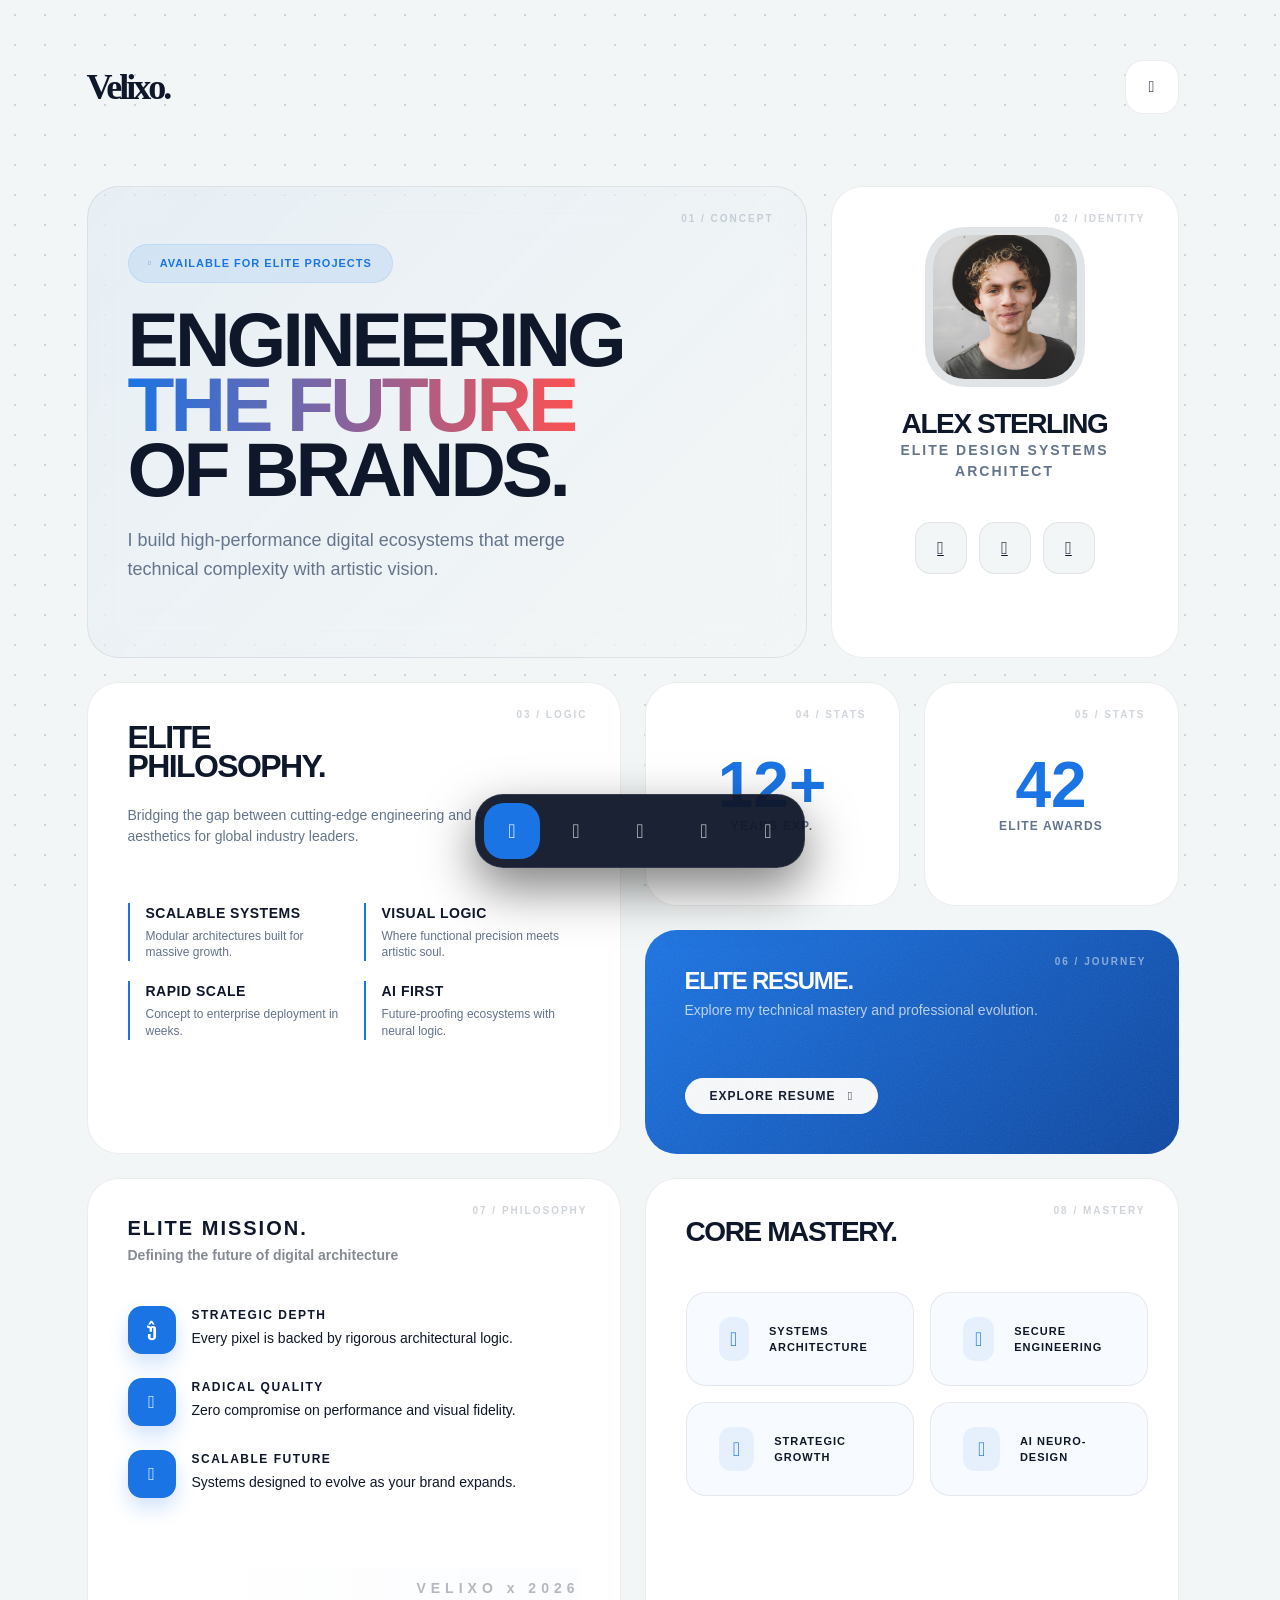
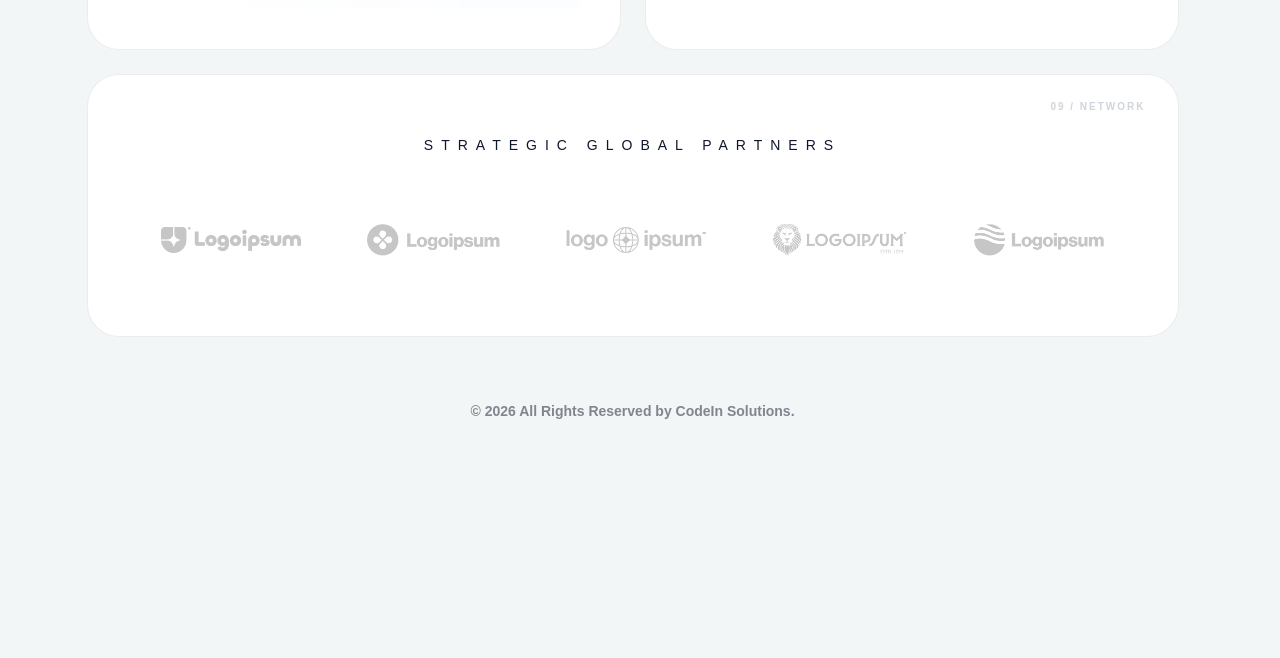
==== commit 278ec080: "gg" ====
--- a/index.html
+++ b/index.html
@@ -1,556 +1,284 @@
-<!DOCTYPE html>
-<html lang="zxx">
+<!doctype html>
+<html lang="en">
 
 <head>
-
-    <!-- Metas -->
-   
-    <link rel="stylesheet" href="https://cdnjs.cloudflare.com/ajax/libs/font-awesome/6.0.0-beta3/css/all.min.css">
- 
-    <!-- Title  -->
-    <title> | VEENA |  </title>
-    <link rel="icon" id="icon" href="./assets/emoji.png" /> 
-    <!-- Google Fonts -->
-    <link href="https://fonts.googleapis.com/css2?family=Inter:wght@100..900&display=swap" rel="stylesheet">
-    <link href="https://fonts.googleapis.com/css2?family=Onest:wght@100..900&display=swap" rel="stylesheet">
-
-    <!-- Plugins -->
-    <link rel="stylesheet" href="./common/css/plugins.css">
-
-
-    <!-- Core Style Css -->
-    <link rel="stylesheet" href="./common/css/common_style.css">
-    <link rel="stylesheet" href="./assets/css/home6-style.css">
-    <link rel="stylesheet" href="./assets/css/custom.css">
-    <link rel="stylesheet" href="./assets/css/custombutton.css">
-    <link rel="stylesheet" type="text/css" href="https://cdn.jsdelivr.net/npm/toastify-js/src/toastify.min.css">
-   
-   
+    <meta charset="UTF-8" />
+    <script>
+        if (localStorage.getItem("theme") === "dark")
+            document.documentElement.classList.add("dark-theme");
+    </script>
+    <meta name="viewport" content="width=device-width, initial-scale=1.0" />
+    <title>Velixo - High-End Creative Architect</title>
+    <meta name="description" content="Premium portfolio of Alex Sterling, an Elite Design Systems Architect." />
+    <link rel="icon" href="../assets/img/favicon.svg" type="image/svg+xml" />
+
+    <!-- CSS LIBRARIES -->
+    <link rel="stylesheet" href="../assets/css/bootstrap.min.css" />
+    <link rel="stylesheet" href="../assets/css/fontawesome.min.css" />
+    <link rel="stylesheet" href="../assets/css/animate.min.css" />
+    <link rel="stylesheet" href="../assets/css/google-fonts.css" />
+    <link rel="stylesheet" href="../assets/css/main.css" />
 </head>
 
-<body style="cursor: crosshair; background-color: white;">
-
-
-
-    <!-- ==================== Start Loading ==================== -->
-
-    <div class="loader-wrap">
-        <svg viewBox="0 0 1000 1000" preserveAspectRatio="none">
-            <path id="svg" d="M0,1005S175,995,500,995s500,5,500,5V0H0Z"></path>
-        </svg>
-
-        <div class="loader-wrap-heading">
-            <div class="load-text">
-                <span>L</span>
-                <span>e</span>
-                <span>t</span>
-                <span>'</span>
-                <span>s</span>
-                <span> </span>
-                <span>g</span>
-                <span>o</span>
-            </div>
-            
-        </div>
+<body>
+    <!-- START NAVIGATION DOCK -->
+    <div class="nav-container animate__animated animate__fadeInUp">
+        <nav class="nav-dock">
+            <a href="index.html" class="dock-item active">
+          <i class="fa-solid fa-house-user"></i>
+          <span>Home</span>
+        </a>
+            <a href="resume.html" class="dock-item">
+          <i class="fa-solid fa-file-invoice"></i>
+          <span>Resume</span>
+        </a>
+            <a href="works.html" class="dock-item">
+          <i class="fa-solid fa-briefcase"></i>
+          <span>Projects</span>
+        </a>
+            <a href="blog.html" class="dock-item">
+          <i class="fa-solid fa-bolt"></i>
+          <span>Feed</span>
+        </a>
+            <a href="contact.html" class="dock-item">
+          <i class="fa-solid fa-envelope"></i>
+          <span>Contact</span>
+        </a>
+        </nav>
     </div>
-
-    <!-- ==================== End Loading ==================== -->
-
-
-    <div class="cursor"></div>
-
-
-    <!-- ==================== Start progress-scroll-button ==================== -->
-
-    <div class="progress-wrap cursor-pointer">
-        <svg class="progress-circle svg-content" width="100%" height="100%" viewBox="-1 -1 102 102">
-            <path d="M50,1 a49,49 0 0,1 0,98 a49,49 0 0,1 0,-98" />
-        </svg>
+    <!-- END NAVIGATION DOCK -->
+
+    <div class="container bento-container">
+        <!-- START HEADER -->
+        <header class="d-flex justify-content-between align-items-center mb-5 animate__animated animate__fadeInDown">
+            <div class="logo-text">Velixo.</div>
+            <div class="controls d-flex gap-3">
+                <div class="control-btn dark-toggle" id="theme-toggle">
+                    <i class="fa-solid fa-moon"></i>
+                </div>
+            </div>
+        </header>
+        <!-- END HEADER -->
+
+        <!-- START HERO SECTION -->
+        <div class="bento-card card-hero wow animate__fadeInLeft">
+            <span class="card-number">01 / CONCEPT</span>
+            <div class="badge-status">
+                <i class="fa-solid fa-circle"></i> Available for elite projects
+            </div>
+            <h1 class="hero-title">
+                ENGINEERING<br /><span>THE FUTURE</span><br />OF BRANDS.
+            </h1>
+            <p class="hero-desc">
+                I build high-performance digital ecosystems that merge technical complexity with artistic vision.
+            </p>
+        </div>
+        <!-- END HERO SECTION -->
+
+        <!-- START PROFILE SECTION -->
+        <div class="bento-card card-profile wow animate__fadeInRight">
+            <span class="card-number">02 / IDENTITY</span>
+            <div class="avatar-box">
+                <img src="../assets/img/avatar-1.jpg" alt="Alex Sterling" />
+            </div>
+            <h3 class="mb-1 text-uppercase">Alex Sterling</h3>
+            <p class="text-muted small fw-bold text-uppercase">
+                Elite Design Systems Architect
+            </p>
+
+            <div class="social-pill">
+                <a href="#" class="social-btn"><i class="fa-brands fa-x-twitter"></i
+          ></a>
+                <a href="#" class="social-btn"><i class="fa-brands fa-dribbble"></i
+          ></a>
+                <a href="#" class="social-btn"><i class="fa-brands fa-github"></i></a>
+            </div>
+        </div>
+        <!-- END PROFILE SECTION -->
+
+        <!-- START ABOUT SECTION -->
+        <div class="bento-card card-about wow animate__fadeInUp">
+            <span class="card-number">03 / LOGIC</span>
+            <h2 class="text-uppercase">Elite<br />Philosophy.</h2>
+            <p class="text-muted small mb-4">
+                Bridging the gap between cutting-edge engineering and premium aesthetics for global industry leaders.
+            </p>
+
+            <div class="pillar-grid">
+                <div class="pillar-item">
+                    <div class="pillar-title">Scalable Systems</div>
+                    <p class="pill-text">
+                        Modular architectures built for massive growth.
+                    </p>
+                </div>
+                <div class="pillar-item">
+                    <div class="pillar-title">Visual Logic</div>
+                    <p class="pill-text">
+                        Where functional precision meets artistic soul.
+                    </p>
+                </div>
+                <div class="pillar-item">
+                    <div class="pillar-title">Rapid Scale</div>
+                    <p class="pill-text">Concept to enterprise deployment in weeks.</p>
+                </div>
+                <div class="pillar-item">
+                    <div class="pillar-title">AI First</div>
+                    <p class="pill-text">
+                        Future-proofing ecosystems with neural logic.
+                    </p>
+                </div>
+            </div>
+        </div>
+        <!-- END ABOUT SECTION -->
+
+        <!-- START STATS SECTION -->
+        <div class="bento-card card-skills wow animate__zoomIn" data-wow-delay="0.1s">
+            <span class="card-number">04 / STATS</span>
+            <div class="stat-item">
+                <span class="stat-num">12+</span>
+                <span class="stat-label d-block">Years Exp.</span>
+            </div>
+        </div>
+        <div class="bento-card card-skills wow animate__zoomIn" data-wow-delay="0.2s">
+            <span class="card-number">05 / STATS</span>
+            <div class="stat-item">
+                <span class="stat-num">42</span>
+                <span class="stat-label d-block">Elite Awards</span>
+            </div>
+        </div>
+        <!-- END STATS SECTION -->
+
+        <!-- START RESUME SECTION -->
+        <div class="bento-card card-resume wow animate__fadeInUp">
+            <span class="card-number">06 / JOURNEY</span>
+            <h3 class="text-uppercase mb-2">Elite Resume.</h3>
+            <p class="small mb-4">
+                Explore my technical mastery and professional evolution.
+            </p>
+            <div class="mt-auto">
+                <a href="resume.html" class="btn btn-light rounded-pill px-4 py-2 fw-bold text-uppercase">
+            Explore Resume <i class="fa-solid fa-arrow-right-long ms-2"></i>
+          </a>
+            </div>
+        </div>
+        <!-- END RESUME SECTION -->
+
+        <!-- START MISSION SECTION -->
+        <div class="bento-card card-hub wow animate__fadeInUp">
+            <span class="card-number">07 / PHILOSOPHY</span>
+
+            <div class="mission-header mb-4">
+                <h3 class="text-uppercase">Elite Mission.</h3>
+                <p class="small opacity-50 fw-bold">
+                    Defining the future of digital architecture
+                </p>
+            </div>
+
+            <div class="value-stack w-100">
+                <div class="value-item d-flex align-items-start gap-3 mb-4">
+                    <div class="value-icon">
+                        <i class="fa-solid fa-chess-knight"></i>
+                    </div>
+                    <div>
+                        <div class="value-title">STRATEGIC DEPTH</div>
+                        <p class="small opacity-60 mb-0">
+                            Every pixel is backed by rigorous architectural logic.
+                        </p>
+                    </div>
+                </div>
+
+                <div class="value-item d-flex align-items-start gap-3 mb-4">
+                    <div class="value-icon"><i class="fa-solid fa-vial"></i></div>
+                    <div>
+                        <div class="value-title">RADICAL QUALITY</div>
+                        <p class="small opacity-60 mb-0">
+                            Zero compromise on performance and visual fidelity.
+                        </p>
+                    </div>
+                </div>
+
+                <div class="value-item d-flex align-items-start gap-3">
+                    <div class="value-icon"><i class="fa-solid fa-infinity"></i></div>
+                    <div>
+                        <div class="value-title">SCALABLE FUTURE</div>
+                        <p class="small opacity-60 mb-0">
+                            Systems designed to evolve as your brand expands.
+                        </p>
+                    </div>
+                </div>
+            </div>
+
+            <div class="hub-footer mt-auto w-100">
+                <div class="signature-text">VELIXO x 2026</div>
+            </div>
+        </div>
+        <!-- END MISSION SECTION -->
+
+        <!-- START SERVICES SECTION -->
+        <div class="bento-card card-services wow animate__fadeInUp">
+            <span class="card-number">08 / MASTERY</span>
+            <h3 class="text-uppercase mb-4">Core Mastery.</h3>
+            <div class="expertise-list">
+                <div class="expertise-item">
+                    <i class="fa-solid fa-gem"></i>
+                    <span class="fw-bold text-uppercase">Systems Architecture</span>
+                </div>
+                <div class="expertise-item">
+                    <i class="fa-solid fa-shield-halved"></i>
+                    <span class="fw-bold text-uppercase">Secure Engineering</span>
+                </div>
+                <div class="expertise-item">
+                    <i class="fa-solid fa-chart-pie"></i>
+                    <span class="fw-bold text-uppercase">Strategic Growth</span>
+                </div>
+                <div class="expertise-item">
+                    <i class="fa-solid fa-brain"></i>
+                    <span class="fw-bold text-uppercase">AI Neuro-Design</span>
+                </div>
+            </div>
+        </div>
+        <!-- END SERVICES SECTION -->
+
+        <!-- START CLIENTS SECTION -->
+        <div class="bento-card card-clients wow animate__fadeInUp">
+            <span class="card-number">09 / NETWORK</span>
+            <p class="small text-uppercase fw-black opacity-30 mb-5">
+                Strategic Global Partners
+            </p>
+            <div class="client-grid">
+                <div class="client-item">
+                    <img src="../assets/img/logo-ipsum-1.png" class="client-logo" alt="Partner 1" />
+                </div>
+                <div class="client-item">
+                    <img src="../assets/img/logo-ipsum-2.png" class="client-logo" alt="Partner 2" />
+                </div>
+                <div class="client-item">
+                    <img src="../assets/img/logo-ipsum-3.png" class="client-logo" alt="Partner 3" />
+                </div>
+                <div class="client-item">
+                    <img src="../assets/img/logo-ipsum-4.png" class="client-logo" alt="Partner 4" />
+                </div>
+                <div class="client-item">
+                    <img src="../assets/img/logo-ipsum-5.png" class="client-logo" alt="Partner 5" />
+                </div>
+            </div>
+        </div>
+        <!-- END CLIENTS SECTION -->
+
+        <!-- START FOOTER -->
+        <footer class="card-footer">
+            <p class="small opacity-50 fw-bold">
+                © 2026 All Rights Reserved by CodeIn Solutions.
+            </p>
+        </footer>
+        <!-- END FOOTER -->
     </div>
 
-    <!-- ==================== End progress-scroll-button ==================== -->
-
-
-
-    <div id="smooth-wrapper">
-
-
-        <div id="smooth-content">
-
-            <main>
-<!-- ==================== Start marquee ==================== -->
-
-<div class="marq-mp ontop">
-    <div class="main-marq gray-bg shadow-off">
-        <div class="slide-har st1">
-            <div class="box">
-                <div class="item">
-                    <h5>Balancing life like a trial balance</h5>
-                </div>
-                <div class="item">
-                    <h5>Debit my laziness, credit my effort</h5>
-                </div>
-                <div class="item">
-                    <h5>Born to audit, forced to study</h5>
-                </div>
-                <div class="item">
-                    <h5>Profit and loss? More like pass and fail</h5>
-                </div>
-                <div class="item">
-                    <h5> sleep is a current asset</h5>
-                </div>
-                <div class="item">
-                    <h5>Doing accounts, but not for my life</h5>
-                </div>
-                <div class="item">
-                    <h5>Cash flow? I only have cash go</h5>
-                </div>
-                <div class="item">
-                    <h5>My calculator knows all my secrets</h5>
-                </div>
-            </div>
-            
-            <div class="box">
-                <div class="item">
-                    <h5>B.Com: 10% Study, 90% Group Work</h5>
-                </div>
-                <div class="item">
-                    <h5>Half Accountant, Half Procrastinator</h5>
-                </div>
-                <div class="item">
-                    <h5>When in Doubt, Adjust the Balance</h5>
-                </div>
-                <div class="item">
-                    <h5>I Didn’t Spend It, I Just Recorded It Wrong</h5>
-                </div>
-                <div class="item">
-                    <h5>Juniors Make Notes, Seniors Copy Them</h5>
-                </div>
-                <div class="item">
-                    <h5>Study Accounts to Avoid Bank Accounts Going Empty...</h5>
-                </div>
-            </div>
-            
-        </div>
-    </div>
-    <div class="main-marq color-bg shadow-off">
-        <div class="slide-har st2">
-            <div class="box">
-                <div class="item">
-                    <h5>Balancing life like a trial balance</h5>
-                </div>
-                <div class="item">
-                    <h5>Debit my laziness, credit my effort</h5>
-                </div>
-                <div class="item">
-                    <h5>Born to audit, forced to study</h5>
-                </div>
-                <div class="item">
-                    <h5>Profit and loss? More like pass and fail</h5>
-                </div>
-                <div class="item">
-                    <h5> sleep is a current asset</h5>
-                </div>
-                <div class="item">
-                    <h5>Doing accounts, but not for my life</h5>
-                </div>
-                <div class="item">
-                    <h5>Cash flow? I only have cash go</h5>
-                </div>
-                <div class="item">
-                    <h5>My calculator knows all my secrets</h5>
-                </div>
-            </div>
-            
-            <div class="box">
-                <div class="item">
-                    <h5>B.Com: 10% Study, 90% Group Work</h5>
-                </div>
-                <div class="item">
-                    <h5>Half Accountant, Half Procrastinator</h5>
-                </div>
-                <div class="item">
-                    <h5>When in Doubt, Adjust the Balance</h5>
-                </div>
-                <div class="item">
-                    <h5>I Didn’t Spend It, I Just Recorded It Wrong</h5>
-                </div>
-                <div class="item">
-                    <h5>Juniors Make Notes, Seniors Copy Them</h5>
-                </div>
-                <div class="item">
-                    <h5>Study Accounts to Avoid Bank Accounts Going Empty...</h5>
-                </div>
-            </div>
-            
-        </div>
-    </div>
-    
-</div>
-
-<!-- ==================== End marquee ==================== -->
-
-
-                <!-- ==================== Start Header ==================== -->
-
-                <header class="header-crv">
-                    <div class="container" style="height: 700px;">
-                        <div class="caption">
-                           
-                           <svg viewbox="0 0 100 20">
-                            <defs>
-                              <linearGradient id="gradient">
-                                <stop color="#000"/>
-                              </linearGradient>
-                              <pattern id="wave" x="0" y="-0.5" width="100%" height="100%" patternUnits="userSpaceOnUse">
-                                <path id="wavePath" d="M-40 9 Q-30 7 -20 9 T0 9 T20 9 T40 9 T60 9 T80 9 T100 9 T120 9 V20 H-40z" mask="url(#mask)" fill="url(#gradient)"> 
-                                  <animateTransform
-                                      attributeName="transform"
-                                      begin="0s"
-                                      dur="1.5s"
-                                      type="translate"
-                                      from="0,0"
-                                      to="40,0"
-                                      repeatCount="indefinite" />
-                                </path>
-                              </pattern>
-                            </defs>
-                            <text text-anchor="middle" x="50" y="15" font-size="20" fill="black" fill-opacity="0.1">VEENA</text>
-                            <text text-anchor="middle" x="50" y="15" font-size="20" fill="url(#wave)"  fill-opacity="1">VEENA</text>
-                          </svg>
-                        
-                            
-                        </div>
-                    </div>
-                    <!-- <div class="mimg fit-img">
-                        <img src="./assets/imgs/header/7.jpg" alt="" data-speed="0.6">
-                    </div> -->
-                </header>
-
-                <!-- ==================== End Header ==================== -->
-
-
-
-                <!-- ==================== Start Intro ==================== -->
-
-                <section class="intro-crv section-padding pb-0 wow fadeInUp slow" data-wow-delay="0.2s">
-                    <div class="container">
-                        <div class="sec-head mb-40">
-                            <div class="row">
-                                <div class="col-lg-5  md-mb50">
-                                   
-                                    <div class="img-shape">
-                                        <iframe src="https://lottie.host/embed/78147c4c-8fca-4fe4-a593-c30d01daed89/LfUgZaazPP.lottie"  
-                                        style="
-                                        width: 500px;
-                                        height: 500px;
-                                        "
-                                        ></iframe>    </div>
-                                </div>
-                                <div class="col-lg-7">
-                                    <h3 style="font-family:'Segoe UI', Tahoma, Geneva, Verdana, sans-serif;">My name is Veena , An enthusiastic learner who believes progress comes from passion and perseverance.
-                                        I enjoy working on ideas that make a difference, no matter how small they seem.
-                                        <br><br>
-                                        With a foundation in business and tech, I aim to bridge the gap between data and decisions.Not just chasing goals, but creating stories worth telling!!!!
-                                        
-                                        </h3>
-                                </div>
-                            </div>
-                        </div>
-                        <div class="row mt-100 bord-thin-top pt-100">
-                           
-                            <div class="col-lg-6">
-                                <div class="skills pb-100">
-                                    <div class="sec-head">
-                                       
-                                            <h4 class="fz-40">Best Skills</h4>
-                                    
-                                    <div class="skills-box mt-60">
-
-                                        <div class="skill-item">
-                                            <h6 class="sub-title mb-15">Quick adaptability</h6>
-                                            <div class="skill-progress">
-                                                <div class="progres gray" data-value="85%"></div>
-                                            </div>
-                                        </div>
-
-                                        <div class="skill-item text-light">
-                                            <h6 class="sub-title mb-15"> Tech-savvy mindset </h6>
-                                            <div class="skill-progress">
-                                                <div class="progres dark" data-value="90%"></div>
-                                            </div>
-                                        </div>
-
-                                        <div class="skill-item">
-                                            <h6 class="sub-title mb-15">Team collaboration</h6>
-                                            <div class="skill-progress">
-                                                <div class="progres gray" data-value="80%" ></div>
-                                            </div>
-                                        </div>
-
-
-                                        <div class="skill-item">
-                                            <h6 class="sub-title mb-15">Innovative thinking</h6>
-                                            <div class="skill-progress">
-                                                <div class="progres color" data-value="75%"></div>
-                                            </div>
-                                        </div>
-                                        
-
-                                    </div>
-                                </div>
-                            </div> 
-                        </div><iframe src="https://lottie.host/embed/0373df03-447d-4de7-a896-3fe1c2d19b2d/vHo6O6Fkue.lottie"  
-                        style="
-                        width: 570px;
-                        height: 570px;
-                        "
-                        ></iframe> 
-                    </div>
-                </section>
-
-                <!-- ==================== End Intro ==================== -->
-
-
-<!-- ==================== Start marquee ==================== -->
-
-<div class="marq-mp ontop">
-    <div class="main-marq gray-bg shadow-off">
-        <div class="slide-har st1">
-            <div class="box">
-                <div class="item">
-                    <h5>Balancing life like a trial balance</h5>
-                </div>
-                <div class="item">
-                    <h5>Debit my laziness, credit my effort</h5>
-                </div>
-                <div class="item">
-                    <h5>Born to audit, forced to study</h5>
-                </div>
-                <div class="item">
-                    <h5>Profit and loss? More like pass and fail</h5>
-                </div>
-                <div class="item">
-                    <h5> sleep is a current asset</h5>
-                </div>
-                <div class="item">
-                    <h5>Doing accounts, but not for my life</h5>
-                </div>
-                <div class="item">
-                    <h5>Cash flow? I only have cash go</h5>
-                </div>
-                <div class="item">
-                    <h5>My calculator knows all my secrets</h5>
-                </div>
-            </div>
-            
-            <div class="box">
-                <div class="item">
-                    <h5>B.Com: 10% Study, 90% Group Work</h5>
-                </div>
-                <div class="item">
-                    <h5>Half Accountant, Half Procrastinator</h5>
-                </div>
-                <div class="item">
-                    <h5>When in Doubt, Adjust the Balance</h5>
-                </div>
-                <div class="item">
-                    <h5>I Didn’t Spend It, I Just Recorded It Wrong</h5>
-                </div>
-                <div class="item">
-                    <h5>Juniors Make Notes, Seniors Copy Them</h5>
-                </div>
-                <div class="item">
-                    <h5>Study Accounts to Avoid Bank Accounts Going Empty...</h5>
-                </div>
-            </div>
-        </div>
-    </div>
-    <div class="main-marq color-bg shadow-off">
-        <div class="slide-har st2">
-            <div class="box">
-                <div class="item">
-                    <h5>Balancing life like a trial balance</h5>
-                </div>
-                <div class="item">
-                    <h5>Debit my laziness, credit my effort</h5>
-                </div>
-                <div class="item">
-                    <h5>Born to audit, forced to study</h5>
-                </div>
-                <div class="item">
-                    <h5>Profit and loss? More like pass and fail</h5>
-                </div>
-                <div class="item">
-                    <h5> sleep is a current asset</h5>
-                </div>
-                <div class="item">
-                    <h5>Doing accounts, but not for my life</h5>
-                </div>
-                <div class="item">
-                    <h5>Cash flow? I only have cash go</h5>
-                </div>
-                <div class="item">
-                    <h5>My calculator knows all my secrets</h5>
-                </div>
-            </div>
-            
-            <div class="box">
-                <div class="item">
-                    <h5>B.Com: 10% Study, 90% Group Work</h5>
-                </div>
-                <div class="item">
-                    <h5>Half Accountant, Half Procrastinator</h5>
-                </div>
-                <div class="item">
-                    <h5>When in Doubt, Adjust the Balance</h5>
-                </div>
-                <div class="item">
-                    <h5>I Didn’t Spend It, I Just Recorded It Wrong</h5>
-                </div>
-                <div class="item">
-                    <h5>Juniors Make Notes, Seniors Copy Them</h5>
-                </div>
-                <div class="item">
-                    <h5>Study Accounts to Avoid Bank Accounts Going Empty...</h5>
-                </div>
-            </div>
-        </div>
-    </div>
-    
-</div>
-
-<!-- ==================== End marquee ==================== -->
-
-
-
-                
-
-
-
-
-
-
-              
-
-            </main>
-
-
-            <!-- ==================== Start Footer ==================== -->
-
-            <footer class="footer-sa bord-thin-top-light pb-80" style="background-color:crimson;">
-                <div class="container section-padding">
-                    
-                    <div class="sec-head mb-80">
-                        
-                        <div class="row">
-                           
-                            <div class="col-lg-6">
-                                
-                                <h4>B.Com by degree, 
-                                    <span class="sub-color inline">problem-solver by default.</span>
-                                </h4>
-                            </div>
-                        </div>
-                    </div><a target="_blank" href="../veena.resume.pdf">
-                       
-<button >
-    <span id="bold" >Resume</span>
-  </button>
-                    </a>
-                    <div class="contact-info">
-                        <div class="row">
-                            <div class="col-lg-6 offset-lg-5">
-                                <div class="row">
-                                    <div class="col-md-6">
-                                        <div class="item">
-                                            <span id="bold" class="sub-color">location</span>
-                                            <p>Kerala,India </p>
-                                        </div>
-                                    </div>
-                                    <div class="col-md-6 d-flex justify-content-end justify-end">
-                                        <div class="item">
-                                            <span id="bold" class="sub-color">inquiry</span>
-                                            <p>veenazanthosh@gamil.com</p>
-                                            <p>+91 9746083905</p>
-                                        </div>
-                                    </div>
-                                </div>
-                            </div>
-                            <div class="col-lg-6 offset-lg-5">
-                                <div class="social-icon">
-                                   
-                                    <a href="https://github.com/veenazanthosh" target="_blank">
-                                        <i class="fa-brands fa-github"></i>
-                                    </a>
-
-                                    <a href="https://www.linkedin.com/in/veena-s-479631377/" target="_blank">
-                                        <i class="fa-brands fa-linkedin"></i>
-                                    </a>
-
-
-                        
-
-                                  
-                                    
-                                </div>
-                            </div>
-                        </div>
-                    </div>
-                </div>
-                <div class="sub-footer">
-                    <div class="container">
-                        <div class="row">
-                            <div class="col-lg-8">
-                                <div class="copy sub-color md-mb50">
-                                    <p>© 2025 Made with love <a href="https://forzayt.github.io"> FORZA</a>. All Right Reserved</p>
-                                </div>
-                            </div>
-                            
-                        </div>
-                    </div>
-                </div>
-            </footer>
-
-            <!-- ==================== End Footer ==================== -->
-
-
-        </div>
-
-    </div>
-
-
-
-
-
-
-
-
-
-
-    <!-- jQuery -->
-    <script src="./common/js/lib/jquery-3.6.0.min.js"></script>
-    <script src="./common/js/lib/jquery-migrate-3.4.0.min.js"></script>
-
-    <!-- plugins -->
-    <script src="./common/js/lib/plugins.js"></script>
-
-    <!-- GSAP -->
-    <script src="./common/js/gsap_lib/gsap.min.js"></script>
-    <script src="./common/js/gsap_lib/ScrollSmoother.min.js"></script>
-    <script src="./common/js/gsap_lib/ScrollTrigger.min.js"></script>
-    <script src="./common/js/gsap_lib/SplitText.min.js"></script>
-    <script src="./common/js/gsap_lib/matter.js"></script>
-    <script src="./common/js/gsap_lib/throwable.js"></script>
-
-    <!-- common scripts -->
-    <script src="./common/js/common_scripts.js"></script>
-
-    <!-- custom scripts -->
-    <script src="./assets/js/scripts.js"></script>
-    
-    
-
+    <!-- JS LIBRARIES -->
+    <script src="../assets/js/jquery.min.js"></script>
+    <script src="../assets/js/bootstrap.bundle.min.js"></script>
+    <script src="../assets/js/wow.min.js"></script>
+    <script src="../assets/js/main.js"></script>
 </body>
 
-</html>
+</html>
--- a/assets/css/google-fonts.css
+++ b/assets/css/google-fonts.css
@@ -0,0 +1,611 @@
+/* vietnamese */
+
+@font-face {
+    font-family: 'Archivo';
+    font-style: normal;
+    font-weight: 300;
+    font-stretch: 100%;
+    font-display: swap;
+    src: url(../fonts/archivo-vietnamese-300.woff2) format('woff2');
+    unicode-range: U+0102-0103, U+0110-0111, U+0128-0129, U+0168-0169, U+01A0-01A1, U+01AF-01B0, U+0300-0301, U+0303-0304, U+0308-0309, U+0323, U+0329, U+1EA0-1EF9, U+20AB;
+}
+
+/* latin-ext */
+
+@font-face {
+    font-family: 'Archivo';
+    font-style: normal;
+    font-weight: 300;
+    font-stretch: 100%;
+    font-display: swap;
+    src: url(../fonts/archivo-latin-ext-300.woff2) format('woff2');
+    unicode-range: U+0100-02BA, U+02BD-02C5, U+02C7-02CC, U+02CE-02D7, U+02DD-02FF, U+0304, U+0308, U+0329, U+1D00-1DBF, U+1E00-1E9F, U+1EF2-1EFF, U+2020, U+20A0-20AB, U+20AD-20C0, U+2113, U+2C60-2C7F, U+A720-A7FF;
+}
+
+/* latin */
+
+@font-face {
+    font-family: 'Archivo';
+    font-style: normal;
+    font-weight: 300;
+    font-stretch: 100%;
+    font-display: swap;
+    src: url(../fonts/archivo-latin-300.woff2) format('woff2');
+    unicode-range: U+0000-00FF, U+0131, U+0152-0153, U+02BB-02BC, U+02C6, U+02DA, U+02DC, U+0304, U+0308, U+0329, U+2000-206F, U+20AC, U+2122, U+2191, U+2193, U+2212, U+2215, U+FEFF, U+FFFD;
+}
+
+/* vietnamese */
+
+@font-face {
+    font-family: 'Archivo';
+    font-style: normal;
+    font-weight: 400;
+    font-stretch: 100%;
+    font-display: swap;
+    src: url(../fonts/archivo-vietnamese-300.woff2) format('woff2');
+    unicode-range: U+0102-0103, U+0110-0111, U+0128-0129, U+0168-0169, U+01A0-01A1, U+01AF-01B0, U+0300-0301, U+0303-0304, U+0308-0309, U+0323, U+0329, U+1EA0-1EF9, U+20AB;
+}
+
+/* latin-ext */
+
+@font-face {
+    font-family: 'Archivo';
+    font-style: normal;
+    font-weight: 400;
+    font-stretch: 100%;
+    font-display: swap;
+    src: url(../fonts/archivo-latin-ext-300.woff2) format('woff2');
+    unicode-range: U+0100-02BA, U+02BD-02C5, U+02C7-02CC, U+02CE-02D7, U+02DD-02FF, U+0304, U+0308, U+0329, U+1D00-1DBF, U+1E00-1E9F, U+1EF2-1EFF, U+2020, U+20A0-20AB, U+20AD-20C0, U+2113, U+2C60-2C7F, U+A720-A7FF;
+}
+
+/* latin */
+
+@font-face {
+    font-family: 'Archivo';
+    font-style: normal;
+    font-weight: 400;
+    font-stretch: 100%;
+    font-display: swap;
+    src: url(../fonts/archivo-latin-300.woff2) format('woff2');
+    unicode-range: U+0000-00FF, U+0131, U+0152-0153, U+02BB-02BC, U+02C6, U+02DA, U+02DC, U+0304, U+0308, U+0329, U+2000-206F, U+20AC, U+2122, U+2191, U+2193, U+2212, U+2215, U+FEFF, U+FFFD;
+}
+
+/* vietnamese */
+
+@font-face {
+    font-family: 'Archivo';
+    font-style: normal;
+    font-weight: 500;
+    font-stretch: 100%;
+    font-display: swap;
+    src: url(../fonts/archivo-vietnamese-300.woff2) format('woff2');
+    unicode-range: U+0102-0103, U+0110-0111, U+0128-0129, U+0168-0169, U+01A0-01A1, U+01AF-01B0, U+0300-0301, U+0303-0304, U+0308-0309, U+0323, U+0329, U+1EA0-1EF9, U+20AB;
+}
+
+/* latin-ext */
+
+@font-face {
+    font-family: 'Archivo';
+    font-style: normal;
+    font-weight: 500;
+    font-stretch: 100%;
+    font-display: swap;
+    src: url(../fonts/archivo-latin-ext-300.woff2) format('woff2');
+    unicode-range: U+0100-02BA, U+02BD-02C5, U+02C7-02CC, U+02CE-02D7, U+02DD-02FF, U+0304, U+0308, U+0329, U+1D00-1DBF, U+1E00-1E9F, U+1EF2-1EFF, U+2020, U+20A0-20AB, U+20AD-20C0, U+2113, U+2C60-2C7F, U+A720-A7FF;
+}
+
+/* latin */
+
+@font-face {
+    font-family: 'Archivo';
+    font-style: normal;
+    font-weight: 500;
+    font-stretch: 100%;
+    font-display: swap;
+    src: url(../fonts/archivo-latin-300.woff2) format('woff2');
+    unicode-range: U+0000-00FF, U+0131, U+0152-0153, U+02BB-02BC, U+02C6, U+02DA, U+02DC, U+0304, U+0308, U+0329, U+2000-206F, U+20AC, U+2122, U+2191, U+2193, U+2212, U+2215, U+FEFF, U+FFFD;
+}
+
+/* vietnamese */
+
+@font-face {
+    font-family: 'Archivo';
+    font-style: normal;
+    font-weight: 600;
+    font-stretch: 100%;
+    font-display: swap;
+    src: url(../fonts/archivo-vietnamese-300.woff2) format('woff2');
+    unicode-range: U+0102-0103, U+0110-0111, U+0128-0129, U+0168-0169, U+01A0-01A1, U+01AF-01B0, U+0300-0301, U+0303-0304, U+0308-0309, U+0323, U+0329, U+1EA0-1EF9, U+20AB;
+}
+
+/* latin-ext */
+
+@font-face {
+    font-family: 'Archivo';
+    font-style: normal;
+    font-weight: 600;
+    font-stretch: 100%;
+    font-display: swap;
+    src: url(../fonts/archivo-latin-ext-300.woff2) format('woff2');
+    unicode-range: U+0100-02BA, U+02BD-02C5, U+02C7-02CC, U+02CE-02D7, U+02DD-02FF, U+0304, U+0308, U+0329, U+1D00-1DBF, U+1E00-1E9F, U+1EF2-1EFF, U+2020, U+20A0-20AB, U+20AD-20C0, U+2113, U+2C60-2C7F, U+A720-A7FF;
+}
+
+/* latin */
+
+@font-face {
+    font-family: 'Archivo';
+    font-style: normal;
+    font-weight: 600;
+    font-stretch: 100%;
+    font-display: swap;
+    src: url(../fonts/archivo-latin-300.woff2) format('woff2');
+    unicode-range: U+0000-00FF, U+0131, U+0152-0153, U+02BB-02BC, U+02C6, U+02DA, U+02DC, U+0304, U+0308, U+0329, U+2000-206F, U+20AC, U+2122, U+2191, U+2193, U+2212, U+2215, U+FEFF, U+FFFD;
+}
+
+/* vietnamese */
+
+@font-face {
+    font-family: 'Archivo';
+    font-style: normal;
+    font-weight: 700;
+    font-stretch: 100%;
+    font-display: swap;
+    src: url(../fonts/archivo-vietnamese-300.woff2) format('woff2');
+    unicode-range: U+0102-0103, U+0110-0111, U+0128-0129, U+0168-0169, U+01A0-01A1, U+01AF-01B0, U+0300-0301, U+0303-0304, U+0308-0309, U+0323, U+0329, U+1EA0-1EF9, U+20AB;
+}
+
+/* latin-ext */
+
+@font-face {
+    font-family: 'Archivo';
+    font-style: normal;
+    font-weight: 700;
+    font-stretch: 100%;
+    font-display: swap;
+    src: url(../fonts/archivo-latin-ext-300.woff2) format('woff2');
+    unicode-range: U+0100-02BA, U+02BD-02C5, U+02C7-02CC, U+02CE-02D7, U+02DD-02FF, U+0304, U+0308, U+0329, U+1D00-1DBF, U+1E00-1E9F, U+1EF2-1EFF, U+2020, U+20A0-20AB, U+20AD-20C0, U+2113, U+2C60-2C7F, U+A720-A7FF;
+}
+
+/* latin */
+
+@font-face {
+    font-family: 'Archivo';
+    font-style: normal;
+    font-weight: 700;
+    font-stretch: 100%;
+    font-display: swap;
+    src: url(../fonts/archivo-latin-300.woff2) format('woff2');
+    unicode-range: U+0000-00FF, U+0131, U+0152-0153, U+02BB-02BC, U+02C6, U+02DA, U+02DC, U+0304, U+0308, U+0329, U+2000-206F, U+20AC, U+2122, U+2191, U+2193, U+2212, U+2215, U+FEFF, U+FFFD;
+}
+
+/* vietnamese */
+
+@font-face {
+    font-family: 'Archivo';
+    font-style: normal;
+    font-weight: 900;
+    font-stretch: 100%;
+    font-display: swap;
+    src: url(../fonts/archivo-vietnamese-300.woff2) format('woff2');
+    unicode-range: U+0102-0103, U+0110-0111, U+0128-0129, U+0168-0169, U+01A0-01A1, U+01AF-01B0, U+0300-0301, U+0303-0304, U+0308-0309, U+0323, U+0329, U+1EA0-1EF9, U+20AB;
+}
+
+/* latin-ext */
+
+@font-face {
+    font-family: 'Archivo';
+    font-style: normal;
+    font-weight: 900;
+    font-stretch: 100%;
+    font-display: swap;
+    src: url(../fonts/archivo-latin-ext-300.woff2) format('woff2');
+    unicode-range: U+0100-02BA, U+02BD-02C5, U+02C7-02CC, U+02CE-02D7, U+02DD-02FF, U+0304, U+0308, U+0329, U+1D00-1DBF, U+1E00-1E9F, U+1EF2-1EFF, U+2020, U+20A0-20AB, U+20AD-20C0, U+2113, U+2C60-2C7F, U+A720-A7FF;
+}
+
+/* latin */
+
+@font-face {
+    font-family: 'Archivo';
+    font-style: normal;
+    font-weight: 900;
+    font-stretch: 100%;
+    font-display: swap;
+    src: url(../fonts/archivo-latin-300.woff2) format('woff2');
+    unicode-range: U+0000-00FF, U+0131, U+0152-0153, U+02BB-02BC, U+02C6, U+02DA, U+02DC, U+0304, U+0308, U+0329, U+2000-206F, U+20AC, U+2122, U+2191, U+2193, U+2212, U+2215, U+FEFF, U+FFFD;
+}
+
+/* devanagari */
+
+@font-face {
+    font-family: 'Poppins';
+    font-style: normal;
+    font-weight: 300;
+    font-display: swap;
+    src: url(../fonts/poppins-vietnamese-300.woff2) format('woff2');
+    unicode-range: U+0900-097F, U+1CD0-1CF9, U+200C-200D, U+20A8, U+20B9, U+20F0, U+25CC, U+A830-A839, U+A8E0-A8FF, U+11B00-11B09;
+}
+
+/* latin-ext */
+
+@font-face {
+    font-family: 'Poppins';
+    font-style: normal;
+    font-weight: 300;
+    font-display: swap;
+    src: url(../fonts/poppins-vietnamese-300-2.woff2) format('woff2');
+    unicode-range: U+0100-02BA, U+02BD-02C5, U+02C7-02CC, U+02CE-02D7, U+02DD-02FF, U+0304, U+0308, U+0329, U+1D00-1DBF, U+1E00-1E9F, U+1EF2-1EFF, U+2020, U+20A0-20AB, U+20AD-20C0, U+2113, U+2C60-2C7F, U+A720-A7FF;
+}
+
+/* latin */
+
+@font-face {
+    font-family: 'Poppins';
+    font-style: normal;
+    font-weight: 300;
+    font-display: swap;
+    src: url(../fonts/poppins-latin-300.woff2) format('woff2');
+    unicode-range: U+0000-00FF, U+0131, U+0152-0153, U+02BB-02BC, U+02C6, U+02DA, U+02DC, U+0304, U+0308, U+0329, U+2000-206F, U+20AC, U+2122, U+2191, U+2193, U+2212, U+2215, U+FEFF, U+FFFD;
+}
+
+/* devanagari */
+
+@font-face {
+    font-family: 'Poppins';
+    font-style: normal;
+    font-weight: 400;
+    font-display: swap;
+    src: url(../fonts/poppins-devanagari-400.woff2) format('woff2');
+    unicode-range: U+0900-097F, U+1CD0-1CF9, U+200C-200D, U+20A8, U+20B9, U+20F0, U+25CC, U+A830-A839, U+A8E0-A8FF, U+11B00-11B09;
+}
+
+/* latin-ext */
+
+@font-face {
+    font-family: 'Poppins';
+    font-style: normal;
+    font-weight: 400;
+    font-display: swap;
+    src: url(../fonts/poppins-latin-ext-400.woff2) format('woff2');
+    unicode-range: U+0100-02BA, U+02BD-02C5, U+02C7-02CC, U+02CE-02D7, U+02DD-02FF, U+0304, U+0308, U+0329, U+1D00-1DBF, U+1E00-1E9F, U+1EF2-1EFF, U+2020, U+20A0-20AB, U+20AD-20C0, U+2113, U+2C60-2C7F, U+A720-A7FF;
+}
+
+/* latin */
+
+@font-face {
+    font-family: 'Poppins';
+    font-style: normal;
+    font-weight: 400;
+    font-display: swap;
+    src: url(../fonts/poppins-latin-400.woff2) format('woff2');
+    unicode-range: U+0000-00FF, U+0131, U+0152-0153, U+02BB-02BC, U+02C6, U+02DA, U+02DC, U+0304, U+0308, U+0329, U+2000-206F, U+20AC, U+2122, U+2191, U+2193, U+2212, U+2215, U+FEFF, U+FFFD;
+}
+
+/* devanagari */
+
+@font-face {
+    font-family: 'Poppins';
+    font-style: normal;
+    font-weight: 500;
+    font-display: swap;
+    src: url(../fonts/poppins-vietnamese-500.woff2) format('woff2');
+    unicode-range: U+0900-097F, U+1CD0-1CF9, U+200C-200D, U+20A8, U+20B9, U+20F0, U+25CC, U+A830-A839, U+A8E0-A8FF, U+11B00-11B09;
+}
+
+/* latin-ext */
+
+@font-face {
+    font-family: 'Poppins';
+    font-style: normal;
+    font-weight: 500;
+    font-display: swap;
+    src: url(../fonts/poppins-vietnamese-500-2.woff2) format('woff2');
+    unicode-range: U+0100-02BA, U+02BD-02C5, U+02C7-02CC, U+02CE-02D7, U+02DD-02FF, U+0304, U+0308, U+0329, U+1D00-1DBF, U+1E00-1E9F, U+1EF2-1EFF, U+2020, U+20A0-20AB, U+20AD-20C0, U+2113, U+2C60-2C7F, U+A720-A7FF;
+}
+
+/* latin */
+
+@font-face {
+    font-family: 'Poppins';
+    font-style: normal;
+    font-weight: 500;
+    font-display: swap;
+    src: url(../fonts/poppins-latin-500.woff2) format('woff2');
+    unicode-range: U+0000-00FF, U+0131, U+0152-0153, U+02BB-02BC, U+02C6, U+02DA, U+02DC, U+0304, U+0308, U+0329, U+2000-206F, U+20AC, U+2122, U+2191, U+2193, U+2212, U+2215, U+FEFF, U+FFFD;
+}
+
+/* devanagari */
+
+@font-face {
+    font-family: 'Poppins';
+    font-style: normal;
+    font-weight: 600;
+    font-display: swap;
+    src: url(../fonts/poppins-vietnamese-600.woff2) format('woff2');
+    unicode-range: U+0900-097F, U+1CD0-1CF9, U+200C-200D, U+20A8, U+20B9, U+20F0, U+25CC, U+A830-A839, U+A8E0-A8FF, U+11B00-11B09;
+}
+
+/* latin-ext */
+
+@font-face {
+    font-family: 'Poppins';
+    font-style: normal;
+    font-weight: 600;
+    font-display: swap;
+    src: url(../fonts/poppins-vietnamese-600-2.woff2) format('woff2');
+    unicode-range: U+0100-02BA, U+02BD-02C5, U+02C7-02CC, U+02CE-02D7, U+02DD-02FF, U+0304, U+0308, U+0329, U+1D00-1DBF, U+1E00-1E9F, U+1EF2-1EFF, U+2020, U+20A0-20AB, U+20AD-20C0, U+2113, U+2C60-2C7F, U+A720-A7FF;
+}
+
+/* latin */
+
+@font-face {
+    font-family: 'Poppins';
+    font-style: normal;
+    font-weight: 600;
+    font-display: swap;
+    src: url(../fonts/poppins-latin-600.woff2) format('woff2');
+    unicode-range: U+0000-00FF, U+0131, U+0152-0153, U+02BB-02BC, U+02C6, U+02DA, U+02DC, U+0304, U+0308, U+0329, U+2000-206F, U+20AC, U+2122, U+2191, U+2193, U+2212, U+2215, U+FEFF, U+FFFD;
+}
+
+/* devanagari */
+
+@font-face {
+    font-family: 'Poppins';
+    font-style: normal;
+    font-weight: 700;
+    font-display: swap;
+    src: url(../fonts/poppins-vietnamese-700.woff2) format('woff2');
+    unicode-range: U+0900-097F, U+1CD0-1CF9, U+200C-200D, U+20A8, U+20B9, U+20F0, U+25CC, U+A830-A839, U+A8E0-A8FF, U+11B00-11B09;
+}
+
+/* latin-ext */
+
+@font-face {
+    font-family: 'Poppins';
+    font-style: normal;
+    font-weight: 700;
+    font-display: swap;
+    src: url(../fonts/poppins-vietnamese-700-2.woff2) format('woff2');
+    unicode-range: U+0100-02BA, U+02BD-02C5, U+02C7-02CC, U+02CE-02D7, U+02DD-02FF, U+0304, U+0308, U+0329, U+1D00-1DBF, U+1E00-1E9F, U+1EF2-1EFF, U+2020, U+20A0-20AB, U+20AD-20C0, U+2113, U+2C60-2C7F, U+A720-A7FF;
+}
+
+/* latin */
+
+@font-face {
+    font-family: 'Poppins';
+    font-style: normal;
+    font-weight: 700;
+    font-display: swap;
+    src: url(../fonts/poppins-latin-700.woff2) format('woff2');
+    unicode-range: U+0000-00FF, U+0131, U+0152-0153, U+02BB-02BC, U+02C6, U+02DA, U+02DC, U+0304, U+0308, U+0329, U+2000-206F, U+20AC, U+2122, U+2191, U+2193, U+2212, U+2215, U+FEFF, U+FFFD;
+}
+
+/* devanagari */
+
+@font-face {
+    font-family: 'Poppins';
+    font-style: normal;
+    font-weight: 800;
+    font-display: swap;
+    src: url(../fonts/poppins-vietnamese-800.woff2) format('woff2');
+    unicode-range: U+0900-097F, U+1CD0-1CF9, U+200C-200D, U+20A8, U+20B9, U+20F0, U+25CC, U+A830-A839, U+A8E0-A8FF, U+11B00-11B09;
+}
+
+/* latin-ext */
+
+@font-face {
+    font-family: 'Poppins';
+    font-style: normal;
+    font-weight: 800;
+    font-display: swap;
+    src: url(../fonts/poppins-vietnamese-800-2.woff2) format('woff2');
+    unicode-range: U+0100-02BA, U+02BD-02C5, U+02C7-02CC, U+02CE-02D7, U+02DD-02FF, U+0304, U+0308, U+0329, U+1D00-1DBF, U+1E00-1E9F, U+1EF2-1EFF, U+2020, U+20A0-20AB, U+20AD-20C0, U+2113, U+2C60-2C7F, U+A720-A7FF;
+}
+
+/* latin */
+
+@font-face {
+    font-family: 'Poppins';
+    font-style: normal;
+    font-weight: 800;
+    font-display: swap;
+    src: url(../fonts/poppins-latin-800.woff2) format('woff2');
+    unicode-range: U+0000-00FF, U+0131, U+0152-0153, U+02BB-02BC, U+02C6, U+02DA, U+02DC, U+0304, U+0308, U+0329, U+2000-206F, U+20AC, U+2122, U+2191, U+2193, U+2212, U+2215, U+FEFF, U+FFFD;
+}
+
+/* devanagari */
+
+@font-face {
+    font-family: 'Poppins';
+    font-style: normal;
+    font-weight: 900;
+    font-display: swap;
+    src: url(../fonts/poppins-vietnamese-900.woff2) format('woff2');
+    unicode-range: U+0900-097F, U+1CD0-1CF9, U+200C-200D, U+20A8, U+20B9, U+20F0, U+25CC, U+A830-A839, U+A8E0-A8FF, U+11B00-11B09;
+}
+
+/* latin-ext */
+
+@font-face {
+    font-family: 'Poppins';
+    font-style: normal;
+    font-weight: 900;
+    font-display: swap;
+    src: url(../fonts/poppins-vietnamese-900-2.woff2) format('woff2');
+    unicode-range: U+0100-02BA, U+02BD-02C5, U+02C7-02CC, U+02CE-02D7, U+02DD-02FF, U+0304, U+0308, U+0329, U+1D00-1DBF, U+1E00-1E9F, U+1EF2-1EFF, U+2020, U+20A0-20AB, U+20AD-20C0, U+2113, U+2C60-2C7F, U+A720-A7FF;
+}
+
+/* latin */
+
+@font-face {
+    font-family: 'Poppins';
+    font-style: normal;
+    font-weight: 900;
+    font-display: swap;
+    src: url(../fonts/poppins-latin-900.woff2) format('woff2');
+    unicode-range: U+0000-00FF, U+0131, U+0152-0153, U+02BB-02BC, U+02C6, U+02DA, U+02DC, U+0304, U+0308, U+0329, U+2000-206F, U+20AC, U+2122, U+2191, U+2193, U+2212, U+2215, U+FEFF, U+FFFD;
+}
+
+/* vietnamese */
+
+@font-face {
+    font-family: 'Space Grotesk';
+    font-style: normal;
+    font-weight: 300;
+    font-display: swap;
+    src: url(../fonts/space-grotesk-vietnamese-300.woff2) format('woff2');
+    unicode-range: U+0102-0103, U+0110-0111, U+0128-0129, U+0168-0169, U+01A0-01A1, U+01AF-01B0, U+0300-0301, U+0303-0304, U+0308-0309, U+0323, U+0329, U+1EA0-1EF9, U+20AB;
+}
+
+/* latin-ext */
+
+@font-face {
+    font-family: 'Space Grotesk';
+    font-style: normal;
+    font-weight: 300;
+    font-display: swap;
+    src: url(../fonts/space-grotesk-latin-ext-300.woff2) format('woff2');
+    unicode-range: U+0100-02BA, U+02BD-02C5, U+02C7-02CC, U+02CE-02D7, U+02DD-02FF, U+0304, U+0308, U+0329, U+1D00-1DBF, U+1E00-1E9F, U+1EF2-1EFF, U+2020, U+20A0-20AB, U+20AD-20C0, U+2113, U+2C60-2C7F, U+A720-A7FF;
+}
+
+/* latin */
+
+@font-face {
+    font-family: 'Space Grotesk';
+    font-style: normal;
+    font-weight: 300;
+    font-display: swap;
+    src: url(../fonts/space-grotesk-latin-300.woff2) format('woff2');
+    unicode-range: U+0000-00FF, U+0131, U+0152-0153, U+02BB-02BC, U+02C6, U+02DA, U+02DC, U+0304, U+0308, U+0329, U+2000-206F, U+20AC, U+2122, U+2191, U+2193, U+2212, U+2215, U+FEFF, U+FFFD;
+}
+
+/* vietnamese */
+
+@font-face {
+    font-family: 'Space Grotesk';
+    font-style: normal;
+    font-weight: 400;
+    font-display: swap;
+    src: url(../fonts/space-grotesk-vietnamese-300.woff2) format('woff2');
+    unicode-range: U+0102-0103, U+0110-0111, U+0128-0129, U+0168-0169, U+01A0-01A1, U+01AF-01B0, U+0300-0301, U+0303-0304, U+0308-0309, U+0323, U+0329, U+1EA0-1EF9, U+20AB;
+}
+
+/* latin-ext */
+
+@font-face {
+    font-family: 'Space Grotesk';
+    font-style: normal;
+    font-weight: 400;
+    font-display: swap;
+    src: url(../fonts/space-grotesk-latin-ext-300.woff2) format('woff2');
+    unicode-range: U+0100-02BA, U+02BD-02C5, U+02C7-02CC, U+02CE-02D7, U+02DD-02FF, U+0304, U+0308, U+0329, U+1D00-1DBF, U+1E00-1E9F, U+1EF2-1EFF, U+2020, U+20A0-20AB, U+20AD-20C0, U+2113, U+2C60-2C7F, U+A720-A7FF;
+}
+
+/* latin */
+
+@font-face {
+    font-family: 'Space Grotesk';
+    font-style: normal;
+    font-weight: 400;
+    font-display: swap;
+    src: url(../fonts/space-grotesk-latin-300.woff2) format('woff2');
+    unicode-range: U+0000-00FF, U+0131, U+0152-0153, U+02BB-02BC, U+02C6, U+02DA, U+02DC, U+0304, U+0308, U+0329, U+2000-206F, U+20AC, U+2122, U+2191, U+2193, U+2212, U+2215, U+FEFF, U+FFFD;
+}
+
+/* vietnamese */
+
+@font-face {
+    font-family: 'Space Grotesk';
+    font-style: normal;
+    font-weight: 500;
+    font-display: swap;
+    src: url(../fonts/space-grotesk-vietnamese-300.woff2) format('woff2');
+    unicode-range: U+0102-0103, U+0110-0111, U+0128-0129, U+0168-0169, U+01A0-01A1, U+01AF-01B0, U+0300-0301, U+0303-0304, U+0308-0309, U+0323, U+0329, U+1EA0-1EF9, U+20AB;
+}
+
+/* latin-ext */
+
+@font-face {
+    font-family: 'Space Grotesk';
+    font-style: normal;
+    font-weight: 500;
+    font-display: swap;
+    src: url(../fonts/space-grotesk-latin-ext-300.woff2) format('woff2');
+    unicode-range: U+0100-02BA, U+02BD-02C5, U+02C7-02CC, U+02CE-02D7, U+02DD-02FF, U+0304, U+0308, U+0329, U+1D00-1DBF, U+1E00-1E9F, U+1EF2-1EFF, U+2020, U+20A0-20AB, U+20AD-20C0, U+2113, U+2C60-2C7F, U+A720-A7FF;
+}
+
+/* latin */
+
+@font-face {
+    font-family: 'Space Grotesk';
+    font-style: normal;
+    font-weight: 500;
+    font-display: swap;
+    src: url(../fonts/space-grotesk-latin-300.woff2) format('woff2');
+    unicode-range: U+0000-00FF, U+0131, U+0152-0153, U+02BB-02BC, U+02C6, U+02DA, U+02DC, U+0304, U+0308, U+0329, U+2000-206F, U+20AC, U+2122, U+2191, U+2193, U+2212, U+2215, U+FEFF, U+FFFD;
+}
+
+/* vietnamese */
+
+@font-face {
+    font-family: 'Space Grotesk';
+    font-style: normal;
+    font-weight: 600;
+    font-display: swap;
+    src: url(../fonts/space-grotesk-vietnamese-300.woff2) format('woff2');
+    unicode-range: U+0102-0103, U+0110-0111, U+0128-0129, U+0168-0169, U+01A0-01A1, U+01AF-01B0, U+0300-0301, U+0303-0304, U+0308-0309, U+0323, U+0329, U+1EA0-1EF9, U+20AB;
+}
+
+/* latin-ext */
+
+@font-face {
+    font-family: 'Space Grotesk';
+    font-style: normal;
+    font-weight: 600;
+    font-display: swap;
+    src: url(../fonts/space-grotesk-latin-ext-300.woff2) format('woff2');
+    unicode-range: U+0100-02BA, U+02BD-02C5, U+02C7-02CC, U+02CE-02D7, U+02DD-02FF, U+0304, U+0308, U+0329, U+1D00-1DBF, U+1E00-1E9F, U+1EF2-1EFF, U+2020, U+20A0-20AB, U+20AD-20C0, U+2113, U+2C60-2C7F, U+A720-A7FF;
+}
+
+/* latin */
+
+@font-face {
+    font-family: 'Space Grotesk';
+    font-style: normal;
+    font-weight: 600;
+    font-display: swap;
+    src: url(../fonts/space-grotesk-latin-300.woff2) format('woff2');
+    unicode-range: U+0000-00FF, U+0131, U+0152-0153, U+02BB-02BC, U+02C6, U+02DA, U+02DC, U+0304, U+0308, U+0329, U+2000-206F, U+20AC, U+2122, U+2191, U+2193, U+2212, U+2215, U+FEFF, U+FFFD;
+}
+
+/* vietnamese */
+
+@font-face {
+    font-family: 'Space Grotesk';
+    font-style: normal;
+    font-weight: 700;
+    font-display: swap;
+    src: url(../fonts/space-grotesk-vietnamese-300.woff2) format('woff2');
+    unicode-range: U+0102-0103, U+0110-0111, U+0128-0129, U+0168-0169, U+01A0-01A1, U+01AF-01B0, U+0300-0301, U+0303-0304, U+0308-0309, U+0323, U+0329, U+1EA0-1EF9, U+20AB;
+}
+
+/* latin-ext */
+
+@font-face {
+    font-family: 'Space Grotesk';
+    font-style: normal;
+    font-weight: 700;
+    font-display: swap;
+    src: url(../fonts/space-grotesk-latin-ext-300.woff2) format('woff2');
+    unicode-range: U+0100-02BA, U+02BD-02C5, U+02C7-02CC, U+02CE-02D7, U+02DD-02FF, U+0304, U+0308, U+0329, U+1D00-1DBF, U+1E00-1E9F, U+1EF2-1EFF, U+2020, U+20A0-20AB, U+20AD-20C0, U+2113, U+2C60-2C7F, U+A720-A7FF;
+}
+
+/* latin */
+
+@font-face {
+    font-family: 'Space Grotesk';
+    font-style: normal;
+    font-weight: 700;
+    font-display: swap;
+    src: url(../fonts/space-grotesk-latin-300.woff2) format('woff2');
+    unicode-range: U+0000-00FF, U+0131, U+0152-0153, U+02BB-02BC, U+02C6, U+02DA, U+02DC, U+0304, U+0308, U+0329, U+2000-206F, U+20AC, U+2122, U+2191, U+2193, U+2212, U+2215, U+FEFF, U+FFFD;
+}
--- a/assets/css/main.css
+++ b/assets/css/main.css
@@ -0,0 +1,3965 @@
+/*-----------------------------------------------------------------------------------
+    Template Name: Velixo - Personal Portfolio HTML Template
+    Author: CodeIn Solutions
+    Version: 1.0.0
+    
+    [TABLE OF CONTENTS]
+    01. Variable Settings & Theme Handling
+    02. Global Dot Grid Background
+    03. Bento Container & Core Grid
+    04. Floating Navigation Dock
+    05. Layout Adjustments (Responsive) 
+    06. RESUME COMPONENT STYLES
+    07. WORKS PAGE STYLES
+    08. BLOG PAGE STYLES
+    09. CONTACT PAGE STYLES
+    10. DEMO 2: THE BLOCK STUDIO
+    11. DEMO 2 — SHARED UTILITIES
+    12. DEMO 2 — RESUME PAGE
+    13. DEMO 2 — PROJECTS PAGE
+    14. DEMO 2 — FEED PAGE
+    15. DEMO 3: CREATIVE PORTFOLIO
+-----------------------------------------------------------------------------------*/
+
+:root {
+    /* Variable Settings & Theme Handling */
+    --velixo-primary: #1b74e4;
+    --velixo-secondary: #fa5252;
+    --velixo-bg: #f3f6f6;
+    --velixo-text: #0f172a;
+    --velixo-text-muted: #64748b;
+    --velixo-card: #ffffff;
+    --velixo-border: rgba(15, 23, 42, 0.08);
+    --velixo-glass: rgba(255, 255, 255, 0.7);
+    --velixo-transition: all 0.4s cubic-bezier(0.4, 0, 0.2, 1);
+    --radius-3xl: 48px;
+    --radius-2xl: 40px;
+    --radius-xl: 32px;
+    --velixo-primary-rgb: 27, 116, 228;
+    --velixo-secondary-rgb: 250, 82, 82;
+}
+
+/* Theme handling */
+
+html.dark-theme {
+    --velixo-bg: #0a0f1a;
+    --velixo-text: #f1f5f9;
+    --velixo-text-muted: #64748b;
+    --velixo-card: #111827;
+    --velixo-border: rgba(255, 255, 255, 0.08);
+    --velixo-glass: rgba(17, 24, 39, 0.7);
+}
+
+html {
+    overflow-x: hidden;
+    overflow-y: auto;
+    scrollbar-gutter: stable;
+    height: auto;
+}
+
+body {
+    font-family: "Poppins", "Space Grotesk", sans-serif;
+    background-color: var(--velixo-bg);
+    color: var(--velixo-text);
+    margin: 0;
+    padding: 0;
+    overflow: visible;
+    width: 100%;
+    position: relative;
+    -webkit-font-smoothing: antialiased;
+    overflow-anchor: none;
+}
+
+/* Global Dot Grid Background */
+
+body::before {
+    content: "";
+    position: fixed;
+    top: 0;
+    left: 0;
+    width: 100%;
+    height: 100%;
+    background-image: radial-gradient( rgba(15, 23, 42, 0.15) 1px, transparent 1px);
+    background-size: 30px 30px;
+    z-index: -1;
+    pointer-events: none;
+}
+
+html.dark-theme body::before {
+    background-image: radial-gradient( rgba(255, 255, 255, 0.1) 1px, transparent 1px);
+}
+
+* {
+    box-sizing: border-box;
+}
+
+img,
+video,
+canvas,
+svg {
+    max-width: 100%;
+    height: auto;
+}
+
+/* Global Overrides for Theme Consistency */
+
+.text-muted {
+    color: var(--velixo-text-muted) !important;
+}
+
+/* Animation visibility control */
+
+.wow {
+    visibility: hidden;
+}
+
+.btn-light {
+    background-color: #f8fafc;
+    border-color: #f8fafc;
+    color: #0f172a;
+}
+
+.dark-theme .btn-light {
+    background-color: var(--velixo-primary);
+    border-color: var(--velixo-primary);
+    color: #fff;
+}
+
+h1,
+h2,
+h3,
+h4,
+h5 {
+    font-family: "Archivo", sans-serif;
+    font-weight: 800;
+    letter-spacing: -0.05em;
+    line-height: 0.9;
+}
+
+/* Bento Container & Core Grid */
+
+.bento-container {
+    margin: 0 auto;
+    padding: 60px 24px 120px;
+    display: grid;
+    grid-template-columns: repeat(12, 1fr);
+    grid-auto-rows: minmax(100px, auto);
+    gap: 24px;
+    width: 100%;
+}
+
+/* Base Card Style */
+
+.bento-card {
+    background-color: var(--velixo-card);
+    border: 1px solid var(--velixo-border);
+    border-radius: var(--radius-xl);
+    padding: 40px;
+    position: relative;
+    overflow: hidden;
+    transition: var(--velixo-transition);
+    display: flex;
+    flex-direction: column;
+    backdrop-filter: blur(20px);
+    min-height: 200px;
+}
+
+.bento-card:hover {
+    transform: translateY(-8px);
+    border-color: var(--velixo-primary);
+    box-shadow: 0 40px 80px -20px rgba(var(--velixo-primary-rgb), 0.15);
+}
+
+/* Grid Layout Architecture */
+
+header {
+    grid-column: span 12;
+}
+
+.card-hero {
+    grid-column: span 8;
+    grid-row: span 4;
+    justify-content: center;
+    background: linear-gradient( 135deg, rgba(var(--velixo-primary-rgb), 0.05) 0%, transparent 100%);
+}
+
+.card-profile {
+    grid-column: span 4;
+    grid-row: span 4;
+    align-items: center;
+    text-align: center;
+}
+
+.card-about h2 {
+    font-size: 32px;
+    margin-bottom: 1.5rem;
+}
+
+.card-about {
+    grid-column: span 6;
+    grid-row: span 4;
+}
+
+.card-skills {
+    grid-column: span 3;
+    grid-row: span 2;
+    display: flex;
+    align-items: center;
+    justify-content: center;
+}
+
+.card-services {
+    grid-column: span 6;
+    grid-row: span 4;
+}
+
+.card-resume {
+    grid-column: span 6;
+    grid-row: span 2;
+}
+
+.card-resume h3 {
+    font-size: 24px;
+}
+
+.card-resume .btn {
+    font-size: 12px;
+    letter-spacing: 1px;
+}
+
+.card-hub {
+    grid-column: span 6;
+    grid-row: span 4;
+}
+
+.card-clients {
+    grid-column: span 12;
+    padding: 60px;
+}
+
+.card-footer {
+    grid-column: span 12;
+    background: transparent;
+    border: none;
+    text-align: center;
+    padding: 40px 0 100px;
+    /* Extra padding for bottom nav */
+}
+
+/* Resume Component Grid Definitions */
+
+.card-experience {
+    grid-column: span 8;
+    grid-row: span 4;
+}
+
+.card-tech {
+    grid-column: span 4;
+    grid-row: span 2;
+}
+
+.card-edu {
+    grid-column: span 4;
+    grid-row: span 2;
+}
+
+.card-skills-full {
+    grid-column: span 12;
+    padding: 60px;
+}
+
+/* Hero Card Components */
+
+.badge-status {
+    display: inline-flex;
+    align-items: center;
+    gap: 8px;
+    padding: 10px 20px;
+    background: rgba(var(--velixo-primary-rgb), 0.1);
+    color: var(--velixo-primary);
+    border-radius: 100px;
+    font-size: 11px;
+    font-weight: 800;
+    margin-bottom: 24px;
+    width: fit-content;
+    letter-spacing: 1px;
+    text-transform: uppercase;
+    border: 1px solid rgba(var(--velixo-primary-rgb), 0.1);
+}
+
+.badge-status i {
+    font-size: 6px;
+    animation: pulse 2s infinite;
+}
+
+@keyframes pulse {
+    0% {
+        transform: scale(1);
+        opacity: 1;
+    }
+    50% {
+        transform: scale(1.6);
+        opacity: 0.4;
+    }
+    100% {
+        transform: scale(1);
+        opacity: 1;
+    }
+}
+
+.hero-title {
+    font-size: 90px;
+    text-transform: uppercase;
+    margin: 0;
+    color: var(--velixo-text);
+    line-height: 0.85;
+    word-break: break-word;
+    overflow-wrap: break-word;
+}
+
+.hero-title span {
+    display: inline-block;
+    background: linear-gradient( to right, var(--velixo-primary), var(--velixo-secondary));
+    -webkit-background-clip: text;
+    background-clip: text;
+    -webkit-text-fill-color: transparent;
+}
+
+.hero-desc {
+    max-width: 500px;
+    font-size: 18px;
+    color: var(--velixo-text-muted);
+    line-height: 1.6;
+    margin-top: 24px;
+    font-weight: 500;
+}
+
+/* Profile Card Components */
+
+.avatar-box {
+    width: 160px;
+    height: 160px;
+    border-radius: 40px;
+    overflow: hidden;
+    margin-bottom: 24px;
+    border: 8px solid var(--velixo-border);
+    transition: var(--velixo-transition);
+    background: var(--velixo-bg);
+}
+
+.bento-card:hover .avatar-box {
+    transform: scale(1.05) rotate(-3deg);
+    border-color: var(--velixo-primary);
+}
+
+.avatar-box img {
+    width: 100%;
+    height: 100%;
+    object-fit: cover;
+}
+
+.social-pill {
+    display: flex;
+    gap: 12px;
+    margin-top: 24px;
+}
+
+.social-btn {
+    width: 52px;
+    height: 52px;
+    border-radius: 16px;
+    background: var(--velixo-bg);
+    display: flex;
+    justify-content: center;
+    align-items: center;
+    color: var(--velixo-text);
+    font-size: 18px;
+    transition: var(--velixo-transition);
+    border: 1px solid var(--velixo-border);
+}
+
+.social-btn:hover {
+    background: var(--velixo-primary);
+    color: #fff;
+    transform: translateY(-5px);
+    border-color: var(--velixo-primary);
+}
+
+/* Skills / Stats Component */
+
+.stat-item {
+    text-align: center;
+}
+
+.stat-num {
+    font-size: 64px;
+    color: var(--velixo-primary);
+    font-weight: 900;
+    line-height: 1;
+    margin-bottom: 4px;
+}
+
+.stat-label {
+    font-size: 12px;
+    text-transform: uppercase;
+    letter-spacing: 0.1em;
+    color: var(--velixo-text-muted);
+    font-weight: 800;
+}
+
+.card-profile p {
+    letter-spacing: 2px;
+}
+
+/* Service Grid Component */
+
+.expertise-list {
+    display: grid;
+    grid-template-columns: repeat(2, 1fr);
+    gap: 16px;
+    margin-top: 24px;
+}
+
+.expertise-item span {
+    font-size: 11px;
+    letter-spacing: 1px;
+}
+
+.expertise-item {
+    padding: 24px 32px;
+    background: rgba(var(--velixo-primary-rgb), 0.03);
+    border: 1px solid var(--velixo-border);
+    border-radius: 20px;
+    display: flex;
+    flex-direction: row;
+    align-items: center;
+    gap: 20px;
+    transition: var(--velixo-transition);
+}
+
+.expertise-item i {
+    font-size: 20px;
+    color: var(--velixo-primary);
+    width: 44px;
+    height: 44px;
+    background: rgba(var(--velixo-primary-rgb), 0.08);
+    display: flex;
+    justify-content: center;
+    align-items: center;
+    border-radius: 12px;
+    transition: var(--velixo-transition);
+}
+
+.expertise-item:hover {
+    background: var(--velixo-primary);
+    color: #fff;
+    border-color: var(--velixo-primary);
+}
+
+.expertise-item:hover i {
+    color: #fff;
+    background: rgba(255, 255, 255, 0.2);
+}
+
+/* Floating Navigation Dock */
+
+.nav-container {
+    position: fixed;
+    bottom: 32px;
+    left: 0;
+    width: 100%;
+    display: flex;
+    justify-content: center;
+    align-items: center;
+    z-index: 1040;
+    /* Lower than Bootstrap modals (1055) */
+    pointer-events: none;
+}
+
+.nav-dock {
+    background: rgba(15, 23, 42, 0.95);
+    backdrop-filter: blur(20px);
+    -webkit-backdrop-filter: blur(20px);
+    padding: 8px;
+    border-radius: 28px;
+    display: flex;
+    gap: 8px;
+    border: 1px solid rgba(255, 255, 255, 0.1);
+    box-shadow: 0 20px 50px rgba(0, 0, 0, 0.5);
+    pointer-events: auto;
+}
+
+.dock-item {
+    position: relative;
+    width: 56px;
+    height: 56px;
+    border-radius: 20px;
+    display: flex;
+    justify-content: center;
+    align-items: center;
+    color: rgba(255, 255, 255, 0.8);
+    font-size: 20px;
+    transition: var(--velixo-transition);
+    text-decoration: none;
+}
+
+.dock-item:hover,
+.dock-item.active {
+    color: #fff;
+    background: var(--velixo-primary);
+}
+
+.dock-item span {
+    position: absolute;
+    top: -40px;
+    left: 50%;
+    transform: translateX(-50%);
+    background: var(--velixo-primary);
+    color: #fff;
+    padding: 6px 14px;
+    border-radius: 12px;
+    font-size: 11px;
+    font-weight: 800;
+    opacity: 0;
+    visibility: hidden;
+    transition: all 0.3s cubic-bezier(0.4, 0, 0.2, 1);
+    white-space: nowrap;
+    pointer-events: none;
+    z-index: 2001;
+    box-shadow: 0 10px 20px rgba(0, 0, 0, 0.2);
+}
+
+.dock-item:hover span {
+    opacity: 1;
+    visibility: visible;
+    top: -54px;
+    transform: translateX(-50%) translateY(0);
+}
+
+@media (max-width: 768px) {
+    .dock-item span {
+        display: none !important;
+        /* Hide labels completely on mobile to save space */
+    }
+}
+
+.dock-item span::after {
+    content: "";
+    position: absolute;
+    bottom: -4px;
+    left: 50%;
+    transform: translateX(-50%);
+    border-left: 6px solid transparent;
+    border-right: 6px solid transparent;
+    border-top: 6px solid var(--velixo-primary);
+}
+
+/* Responsive adjustments */
+
+/* Aesthetic Patterns */
+
+.card-number {
+    position: absolute;
+    top: 24px;
+    right: 32px;
+    font-size: 10px;
+    font-weight: 800;
+    opacity: 0.3;
+    letter-spacing: 2px;
+    color: var(--velixo-text-muted);
+}
+
+.pillar-grid {
+    display: grid;
+    grid-template-columns: 1fr 1fr;
+    gap: 20px;
+    margin-top: 32px;
+}
+
+.card-clients p {
+    letter-spacing: 8px;
+    text-align: center;
+}
+
+.value-icon {
+    width: 48px;
+    height: 48px;
+    background: var(--velixo-primary);
+    color: #fff;
+    border-radius: 14px;
+    display: flex;
+    justify-content: center;
+    align-items: center;
+    font-size: 18px;
+    flex-shrink: 0;
+    box-shadow: 0 10px 20px rgba(var(--velixo-primary-rgb), 0.2);
+}
+
+.value-title {
+    font-size: 12px;
+    font-weight: 900;
+    letter-spacing: 1.5px;
+    margin-bottom: 4px;
+    color: var(--velixo-text);
+}
+
+.card-hub h3 {
+    font-size: 20px;
+    letter-spacing: 2px;
+}
+
+.signature-text {
+    font-family: "Space Grotesk", sans-serif;
+    font-size: 14px;
+    font-weight: 800;
+    opacity: 0.3;
+    text-align: right;
+    letter-spacing: 5px;
+    background: linear-gradient( 90deg, transparent, rgba(var(--velixo-primary-rgb), 0.05));
+    padding: 10px 0;
+    border-radius: 4px;
+}
+
+.pillar-item {
+    border-left: 2px solid var(--velixo-primary);
+    padding-left: 16px;
+    transition: var(--velixo-transition);
+}
+
+.pillar-item:hover {
+    transform: translateX(10px);
+    background: rgba(var(--velixo-primary-rgb), 0.05);
+    border-radius: 0 12px 12px 0;
+}
+
+.pillar-title {
+    font-size: 14px;
+    font-weight: 800;
+    text-transform: uppercase;
+    letter-spacing: 0.5px;
+    margin-bottom: 4px;
+    transition: var(--velixo-transition);
+}
+
+.pillar-item:hover .pillar-title {
+    color: var(--velixo-primary);
+}
+
+.pill-text {
+    font-size: 12px;
+    color: var(--velixo-text-muted);
+    margin: 0;
+    line-height: 1.4;
+}
+
+/* Card Texture */
+
+.card-resume {
+    background: linear-gradient( 135deg, var(--velixo-primary), #0d47a1) !important;
+    color: #fff !important;
+    border: none !important;
+}
+
+.card-resume:hover {
+    box-shadow: 0 40px 100px -20px rgba(var(--velixo-primary-rgb), 0.4);
+    transform: translateY(-10px) scale(1.02);
+}
+
+.card-resume .card-number {
+    color: #fff;
+    opacity: 0.5;
+}
+
+.card-resume p {
+    color: rgba(255, 255, 255, 0.7) !important;
+}
+
+.card-resume::after {
+    content: "";
+    position: absolute;
+    top: 0;
+    left: 0;
+    width: 100%;
+    height: 100%;
+    background-image: url("data:image/svg+xml,%3Csvg viewBox='0 0 200 200' xmlns='http://www.w3.org/2000/svg'%3E%3Cfilter id='noise'%3E%3CfeTurbulence type='fractalNoise' baseFrequency='0.65' numOctaves='3' stitchTiles='stitch'/%3E%3C/filter%3E%3Crect width='100%25' height='100%25' filter='url(%23noise)'/%3E%3C/svg%3E");
+    opacity: 0.1;
+    pointer-events: none;
+}
+
+/* HUB CARD STYLES */
+
+.card-hub {
+    display: flex !important;
+    flex-direction: column !important;
+    align-items: flex-start;
+    justify-content: space-between;
+}
+
+.hub-time {
+    font-size: 28px;
+    font-weight: 900;
+    letter-spacing: -1px;
+    font-family: "Archivo";
+    margin-top: 4px;
+}
+
+.hub-loc {
+    font-size: 11px;
+    text-transform: uppercase;
+    font-weight: 800;
+    color: var(--velixo-text-muted);
+    letter-spacing: 1px;
+}
+
+.hub-status {
+    display: flex;
+    align-items: center;
+    gap: 10px;
+    font-size: 11px;
+    font-weight: 800;
+    text-transform: uppercase;
+    color: var(--velixo-primary);
+    background: rgba(var(--velixo-primary-rgb), 0.1);
+    padding: 8px 16px;
+    border-radius: 12px;
+}
+
+.hub-status::before {
+    content: "";
+    width: 8px;
+    height: 8px;
+    background: var(--velixo-primary);
+    border-radius: 50%;
+    animation: pulse 2s infinite;
+}
+
+/* Client Logo Styling */
+
+.client-grid {
+    display: flex;
+    justify-content: space-around;
+    align-items: center;
+    flex-wrap: wrap;
+    gap: 40px;
+    padding: 20px 0;
+}
+
+.client-item {
+    flex: 0 0 auto;
+    text-align: center;
+}
+
+.client-logo {
+    height: 32px;
+    max-width: 140px;
+    filter: grayscale(1) contrast(0.5) opacity(0.3);
+    transition: var(--velixo-transition);
+    object-fit: contain;
+}
+
+.client-logo:hover {
+    filter: grayscale(0) contrast(1) opacity(1);
+    transform: scale(1.1);
+}
+
+.dark-theme .client-logo {
+    filter: brightness(0) invert(1) !important;
+    opacity: 0.6;
+}
+
+.dark-theme .client-logo:hover {
+    filter: brightness(0) invert(1) !important;
+    opacity: 1;
+    transform: scale(1.1);
+}
+
+/* Dark Toggle Controls */
+
+.logo-text {
+    font-family: "Archivo";
+    font-weight: 900;
+    font-size: 36px;
+    letter-spacing: -3px;
+    color: var(--velixo-text);
+}
+
+.dark-toggle {
+    width: 54px;
+    height: 54px;
+    background: var(--velixo-card);
+    border-radius: 18px;
+    display: flex !important;
+    justify-content: center;
+    align-items: center;
+    cursor: pointer;
+}
+
+.control-btn {
+    transition: var(--velixo-transition);
+    border: 1px solid var(--velixo-border) !important;
+}
+
+.control-btn:hover {
+    background: var(--velixo-primary) !important;
+    color: #fff !important;
+    border-color: var(--velixo-primary) !important;
+}
+
+/* Layout Adjustments (Responsive) */
+
+@media (max-width: 1400px) {
+    .hero-title {
+        font-size: clamp(48px, 6vw, 90px);
+    }
+}
+
+@media (max-width: 1200px) {
+    .bento-container {
+        padding: 40px 24px 120px;
+        gap: 20px;
+    }
+    .hero-title {
+        font-size: clamp(40px, 8vw, 70px);
+    }
+    /* Desktop Layout Overrides */
+    .card-hero,
+    .card-experience,
+    .card-skills-full {
+        grid-column: span 12 !important;
+    }
+    .card-profile,
+    .card-about,
+    .card-tech,
+    .card-edu,
+    .card-skills,
+    .card-services,
+    .card-hub,
+    .card-contact-stat {
+        grid-column: span 6 !important;
+    }
+}
+
+@media (max-width: 991px) {
+    .bento-container {
+        grid-template-columns: repeat(2, 1fr) !important;
+        padding: 40px 24px 120px;
+        gap: 20px;
+    }
+    /* Force stack most cards on tablets */
+    .bento-card,
+    header,
+    .card-clients,
+    .card-footer,
+    .blog-grid-wrapper,
+    .blog-bento-container,
+    .card-projects-hub,
+    .card-protocol {
+        grid-column: span 2 !important;
+        grid-row: auto !important;
+        width: 100% !important;
+    }
+    /* Tablet responsive rules */
+    .bento-card {
+        grid-column: span 2 !important;
+    }
+    .pillar-grid,
+    .skill-meter-grid {
+        grid-template-columns: 1fr 1fr;
+    }
+}
+
+@media (max-width: 767px) {
+    .bento-container {
+        grid-template-columns: 1fr !important;
+        padding: 24px 16px 200px !important;
+        /* Extra bottom padding for nav */
+        gap: 16px;
+        width: 100vw !important;
+        overflow-x: hidden;
+    }
+    .bento-card,
+    header,
+    .card-clients,
+    .card-footer,
+    .blog-grid-wrapper,
+    .blog-bento-container,
+    .card-projects-hub,
+    .card-protocol {
+        grid-column: span 1 !important;
+        grid-row: auto !important;
+        width: 100% !important;
+        max-width: 100%;
+    }
+    .hero-title {
+        font-size: clamp(28px, 12vw, 48px) !important;
+        line-height: 1.1;
+        letter-spacing: -2px;
+    }
+    .hero-desc {
+        font-size: 16px;
+        max-width: 100%;
+    }
+    /* Responsive stack logic */
+    .expertise-list,
+    .pillar-grid,
+    .skill-meter-grid,
+    .timeline-item {
+        grid-template-columns: 1fr !important;
+        display: flex !important;
+        flex-direction: column !important;
+        gap: 20px !important;
+    }
+    .timeline-meta {
+        flex: 0 0 auto !important;
+        width: 100%;
+    }
+    .nav-dock {
+        padding: 8px;
+        border-radius: 20px;
+        gap: 4px;
+        max-width: 90vw;
+    }
+    .dock-item {
+        width: 48px;
+        height: 48px;
+        font-size: 18px;
+    }
+}
+
+@media (max-width: 480px) {
+    .hero-title {
+        font-size: clamp(24px, 12vw, 32px) !important;
+    }
+    .bento-card {
+        padding: 24px;
+    }
+    .card-hero {
+        padding: 60px 24px;
+    }
+    .stat-num {
+        font-size: 48px;
+    }
+    .client-grid {
+        gap: 20px;
+    }
+    .client-logo {
+        height: 20px;
+    }
+}
+
+/* ==========================================================================
+   RESUME COMPONENT STYLES
+   ========================================================================== */
+
+/* Timeline Stack */
+
+.timeline-stack {
+    position: relative;
+    padding-left: 0;
+}
+
+.timeline-item {
+    position: relative;
+    padding-bottom: 40px;
+    display: flex;
+    gap: 40px;
+    transition: var(--velixo-transition);
+}
+
+.timeline-item:hover {
+    transform: translateX(10px);
+}
+
+.timeline-item:last-child {
+    padding-bottom: 0;
+}
+
+.timeline-meta {
+    flex: 0 0 160px;
+}
+
+.time-range {
+    display: block;
+    font-size: 11px;
+    font-weight: 800;
+    color: var(--velixo-primary);
+    letter-spacing: 1px;
+    margin-bottom: 4px;
+}
+
+.company {
+    display: block;
+    font-size: 14px;
+    font-weight: 900;
+    text-transform: uppercase;
+    letter-spacing: 0.5px;
+    opacity: 0.8;
+}
+
+.timeline-content h4 {
+    font-size: 20px;
+    margin-bottom: 12px;
+    letter-spacing: -0.5px;
+}
+
+/* Tech Grid */
+
+.tech-grid {
+    display: flex;
+    flex-wrap: wrap;
+    gap: 10px;
+    margin-top: 10px;
+}
+
+.tech-tag {
+    padding: 8px 16px;
+    background: rgba(var(--velixo-primary-rgb), 0.05);
+    border: 1px solid var(--velixo-border);
+    border-radius: 12px;
+    font-size: 12px;
+    font-weight: 700;
+    color: var(--velixo-text);
+    transition: var(--velixo-transition);
+}
+
+.tech-tag:hover {
+    background: var(--velixo-primary);
+    color: #fff;
+    border-color: var(--velixo-primary);
+    transform: translateY(-2px);
+}
+
+/* Education Item */
+
+.edu-item {
+    padding-left: 20px;
+    border-left: 2px solid var(--velixo-border);
+    transition: var(--velixo-transition);
+}
+
+.edu-item:hover {
+    border-color: var(--velixo-primary);
+    background: rgba(var(--velixo-primary-rgb), 0.05);
+    padding-top: 10px;
+    padding-bottom: 10px;
+    border-radius: 0 12px 12px 0;
+    transform: translateX(10px);
+}
+
+.edu-meta {
+    font-size: 11px;
+    font-weight: 800;
+    text-transform: uppercase;
+    color: var(--velixo-primary);
+    letter-spacing: 1px;
+    margin-bottom: 4px;
+}
+
+.edu-title {
+    font-size: 16px;
+    font-weight: 900;
+    margin-bottom: 8px;
+}
+
+/* Skill Meters */
+
+.skill-meter-grid {
+    display: grid;
+    grid-template-columns: 1fr 1fr;
+    gap: 40px 60px;
+}
+
+.skill-name {
+    font-size: 13px;
+    font-weight: 800;
+    text-transform: uppercase;
+    letter-spacing: 1px;
+}
+
+.skill-percent {
+    font-size: 13px;
+    font-weight: 900;
+    color: var(--velixo-primary);
+}
+
+.skill-track {
+    height: 8px;
+    background: var(--velixo-bg);
+    border-radius: 100px;
+    overflow: hidden;
+    border: 1px solid var(--velixo-border);
+}
+
+.skill-fill {
+    height: 100%;
+    background: linear-gradient( 90deg, var(--velixo-primary), var(--velixo-secondary));
+    border-radius: 100px;
+    position: relative;
+    transition: width 1.5s cubic-bezier(0.1, 0, 0.2, 1);
+}
+
+.bento-card:hover .skill-fill {
+    box-shadow: 0 0 15px rgba(var(--velixo-primary-rgb), 0.4);
+}
+
+/* ==========================================================================
+   WORKS PAGE STYLES
+   ========================================================================== */
+
+.card-filter,
+.card-stats {
+    grid-column: span 4;
+    grid-row: span 4;
+}
+
+.card-hero {
+    grid-column: span 8;
+}
+
+.card-projects-hub {
+    grid-column: span 12;
+}
+
+.filter-group {
+    display: flex;
+    flex-wrap: wrap;
+    gap: 12px;
+}
+
+.filter-btn {
+    padding: 12px 24px;
+    background: var(--velixo-bg);
+    border: 1px solid var(--velixo-border);
+    border-radius: 100px;
+    font-size: 11px;
+    font-weight: 800;
+    text-transform: uppercase;
+    letter-spacing: 1px;
+    transition: var(--velixo-transition);
+    color: var(--velixo-text-muted);
+}
+
+.filter-btn:hover,
+.filter-btn.active {
+    background: var(--velixo-primary);
+    color: #fff;
+    border-color: var(--velixo-primary);
+    transform: translateY(-3px);
+    box-shadow: 0 10px 20px rgba(var(--velixo-primary-rgb), 0.2);
+}
+
+.works-grid-wrapper {
+    margin-bottom: 40px;
+}
+
+/* Project Card Inner */
+
+.card-work-inner {
+    background: var(--velixo-card) !important;
+    border: 1px solid var(--velixo-border) !important;
+    border-radius: var(--radius-xl) !important;
+    padding: 0 !important;
+    overflow: hidden;
+    transition: var(--velixo-transition);
+}
+
+.card-work-inner:hover {
+    border-color: var(--velixo-primary) !important;
+    transform: translateY(-6px);
+    box-shadow: 0 32px 60px -16px rgba(var(--velixo-primary-rgb), 0.14);
+}
+
+.work-img {
+    position: relative;
+    overflow: hidden;
+    aspect-ratio: 4/3;
+    border-radius: 0;
+}
+
+.work-img img {
+    width: 100%;
+    height: 100%;
+    object-fit: cover;
+    transition: transform 0.6s cubic-bezier(0.4, 0, 0.2, 1);
+}
+
+.card-work-inner:hover .work-img img {
+    transform: scale(1.06);
+}
+
+/* Modal Triggers */
+
+.work-title {
+    cursor: pointer;
+    display: inline-block;
+    transition: var(--velixo-transition);
+    position: relative;
+}
+
+.work-title:hover {
+    color: var(--velixo-primary);
+    transform: translateX(8px);
+}
+
+.work-content {
+    padding: 20px 24px 24px;
+}
+
+.work-cat {
+    font-size: 10px;
+    font-weight: 800;
+    letter-spacing: 2px;
+    color: var(--velixo-primary);
+    display: block;
+    margin-bottom: 6px;
+    text-transform: uppercase;
+}
+
+.work-title {
+    font-size: 16px;
+    font-weight: 800;
+    margin: 0;
+    letter-spacing: -0.5px;
+    color: var(--velixo-text);
+}
+
+/* ==========================================================================
+   BLOG PAGE STYLES
+   ========================================================================== */
+
+.card-blog {
+    transition: var(--velixo-transition);
+}
+
+.blog-img {
+    border-radius: var(--radius-xl);
+    overflow: hidden;
+    width: 100%;
+}
+
+.blog-img img {
+    width: 100%;
+    height: 100%;
+    object-fit: cover;
+    transition: var(--velixo-transition);
+}
+
+.blog-img.small-img {
+    aspect-ratio: 16/9;
+}
+
+.card-blog.featured .blog-img {
+    aspect-ratio: 21/9;
+}
+
+@media (max-width: 991px) {
+    .card-blog.featured .blog-img {
+        aspect-ratio: 16/9;
+    }
+}
+
+.blog-title a {
+    color: var(--velixo-text);
+    text-decoration: none;
+    transition: var(--velixo-transition);
+}
+
+.blog-title a:hover {
+    color: var(--velixo-primary);
+}
+
+/* ==========================================================================
+   CONTACT PAGE STYLES
+   ========================================================================== */
+
+.card-info,
+.card-channels,
+.card-feed-stats {
+    grid-column: span 4;
+    grid-row: span 4;
+}
+
+.card-protocol {
+    grid-column: span 12;
+}
+
+.icon-box {
+    width: 60px;
+    height: 60px;
+    background: rgba(var(--velixo-primary-rgb), 0.1);
+    color: var(--velixo-primary);
+    border-radius: 20px;
+    display: flex;
+    justify-content: center;
+    align-items: center;
+    font-size: 24px;
+    flex-shrink: 0;
+}
+
+.form-floating-custom {
+    position: relative;
+    margin-bottom: 24px;
+}
+
+.form-floating-custom .form-control {
+    background: var(--velixo-bg);
+    border: 1.5px solid var(--velixo-border);
+    border-radius: 16px;
+    padding: 28px 20px 10px;
+    font-weight: 600;
+    font-size: 14px;
+    color: var(--velixo-text);
+    box-shadow: none;
+    transition: var(--velixo-transition);
+    width: 100%;
+}
+
+.form-floating-custom .form-control:focus {
+    border-color: var(--velixo-primary);
+    box-shadow: 0 0 0 4px rgba(var(--velixo-primary-rgb), 0.08);
+    outline: none;
+}
+
+.form-floating-custom label {
+    position: absolute;
+    top: 20px;
+    left: 20px;
+    font-size: 11px;
+    font-weight: 800;
+    text-transform: uppercase;
+    letter-spacing: 1.5px;
+    color: var(--velixo-text-muted);
+    transition: all 0.25s ease;
+    pointer-events: none;
+}
+
+.form-floating-custom .form-control:not(:placeholder-shown) {
+    border-color: var(--velixo-border);
+}
+
+.form-floating-custom .form-control:focus+label,
+.form-floating-custom .form-control:not(:placeholder-shown)+label {
+    top: 8px;
+    font-size: 9px;
+    color: var(--velixo-primary);
+}
+
+/* Modal Aesthetics */
+
+.velixo-modal .modal-content {
+    background: var(--velixo-card);
+    border: 1px solid var(--velixo-border);
+    border-radius: var(--radius-3xl);
+    overflow: hidden;
+    backdrop-filter: blur(20px);
+}
+
+.velixo-modal .btn-close {
+    background-color: var(--velixo-bg);
+    padding: 15px;
+    border-radius: 50%;
+    margin: 20px;
+    opacity: 1;
+    transition: var(--velixo-transition);
+}
+
+.velixo-modal .btn-close:hover {
+    background-color: var(--velixo-secondary);
+    color: #fff;
+}
+
+.dark-theme .velixo-modal .btn-close {
+    filter: invert(1) grayscale(100%) brightness(200%);
+}
+
+.info-item .label {
+    letter-spacing: 1px;
+}
+
+.works-grid-wrapper,
+.blog-grid-wrapper,
+.blog-bento-container {
+    grid-column: span 12;
+}
+
+/* Isotope Grid Fixes */
+
+.isotope-grid {
+    width: 100%;
+    margin: 0 -12px;
+    /* Pull back for item gutter */
+}
+
+.grid-sizer,
+.isotope-item {
+    width: 33.333%;
+    padding: 0 12px 24px;
+}
+
+@media (max-width: 991px) {
+    .grid-sizer,
+    .isotope-item {
+        width: 50%;
+    }
+}
+
+@media (max-width: 576px) {
+    .grid-sizer,
+    .isotope-item {
+        width: 100%;
+    }
+}
+
+/* Ensure imagesLoaded fallback logic in main.js handles layout */
+
+.isotope-grid.is-loading {
+    opacity: 0;
+}
+
+/* Page Specific Visuals */
+
+/* 1. Projects Hub (Self-Contained) */
+
+.card-projects-hub {
+    min-height: 800px;
+    grid-column: span 12;
+}
+
+.card-stats {
+    background: linear-gradient(135deg, var(--velixo-primary), #0d47a1);
+    color: #fff;
+    display: flex;
+    flex-direction: column;
+    justify-content: center;
+    border: none;
+}
+
+.card-stats .stat-num {
+    color: #fff;
+    font-size: 54px;
+}
+
+.card-stats .stat-label {
+    color: rgba(255, 255, 255, 0.7);
+}
+
+.hub-title h3 {
+    font-size: 28px;
+    letter-spacing: -1px;
+}
+
+.filter-group {
+    display: flex;
+    gap: 10px;
+}
+
+.card-work-inner {
+    background: rgba(var(--velixo-primary-rgb), 0.03);
+    border: 1px solid var(--velixo-border);
+    border-radius: var(--radius-2xl);
+    padding: 20px;
+    transition: var(--velixo-transition);
+}
+
+.card-work-inner:hover {
+    background: rgba(var(--velixo-primary-rgb), 0.05);
+    border-color: var(--velixo-primary);
+    transform: translateY(-8px);
+    box-shadow: 0 40px 80px -20px rgba(var(--velixo-primary-rgb), 0.15);
+}
+
+/* 2. Blog Grid - Editorial Redesign */
+
+/* Stats companion card */
+
+.card-feed-stats {
+    background: linear-gradient(135deg, var(--velixo-secondary), #b91c1c);
+    color: #fff;
+    border: none;
+    display: flex;
+    flex-direction: column;
+    justify-content: center;
+    height: 100%;
+}
+
+.card-feed-stats .stat-num {
+    color: #fff;
+    font-size: 54px;
+}
+
+.card-feed-stats .stat-label {
+    color: rgba(255, 255, 255, 0.7);
+}
+
+/* Page-specific bento grid overrides */
+
+@media (min-width: 1201px) {
+    .blog-page .card-hero,
+    .works-page .card-hero {
+        grid-column: span 8;
+    }
+    .blog-page .blog-grid-wrapper {
+        grid-column: span 12;
+    }
+    .blog-page .card-feed-stats {
+        grid-column: span 4;
+        grid-row: span 4;
+    }
+}
+
+/* --- Featured Cover Card --- */
+
+.blog-featured {
+    position: relative;
+    border-radius: var(--radius-xl);
+    overflow: hidden;
+    min-height: 480px;
+    display: flex;
+    flex-direction: column;
+    justify-content: flex-end;
+    cursor: pointer;
+    transition: var(--velixo-transition);
+}
+
+.blog-featured:hover {
+    transform: translateY(-10px);
+    box-shadow: 0 40px 100px -20px rgba(var(--velixo-primary-rgb), 0.35);
+}
+
+.bf-img {
+    position: absolute;
+    inset: 0;
+    z-index: 0;
+}
+
+.bf-img img {
+    width: 100%;
+    height: 100%;
+    object-fit: cover;
+    transition: transform 0.7s cubic-bezier(0.4, 0, 0.2, 1);
+}
+
+.blog-featured:hover .bf-img img {
+    transform: scale(1.06);
+}
+
+.bf-gradient {
+    position: absolute;
+    inset: 0;
+    background: linear-gradient( to top, rgba(0, 0, 0, 0.92) 0%, rgba(0, 0, 0, 0.45) 50%, rgba(0, 0, 0, 0.1) 100%);
+    z-index: 1;
+    transition: var(--velixo-transition);
+}
+
+.blog-featured:hover .bf-gradient {
+    background: linear-gradient( to top, rgba(0, 0, 0, 0.96) 0%, rgba(0, 0, 0, 0.55) 55%, rgba(0, 0, 0, 0.1) 100%);
+}
+
+.bf-content {
+    position: relative;
+    z-index: 2;
+    padding: 40px;
+    color: #fff;
+}
+
+.bf-content h2 {
+    font-size: clamp(20px, 2.5vw, 30px);
+    color: #fff;
+    line-height: 1.15;
+    margin: 0;
+    transition: var(--velixo-transition);
+}
+
+.blog-featured:hover .bf-content h2 {
+    transform: translateX(10px);
+}
+
+.bf-content h2 a {
+    color: #fff;
+    text-decoration: none;
+    transition: color 0.3s ease;
+}
+
+.bf-content h2 a:hover {
+    color: rgba(255, 255, 255, 0.8);
+}
+
+.bf-arrow {
+    position: absolute;
+    top: 28px;
+    right: 28px;
+    z-index: 3;
+    width: 48px;
+    height: 48px;
+    background: rgba(255, 255, 255, 0.12);
+    backdrop-filter: blur(10px);
+    border: 1px solid rgba(255, 255, 255, 0.2);
+    border-radius: 50%;
+    display: flex;
+    align-items: center;
+    justify-content: center;
+    color: #fff;
+    font-size: 15px;
+    transition: var(--velixo-transition);
+}
+
+.blog-featured:hover .bf-arrow {
+    background: var(--velixo-primary);
+    border-color: var(--velixo-primary);
+    transform: rotate(45deg) scale(1.1);
+    box-shadow: 0 0 20px rgba(var(--velixo-primary-rgb), 0.4);
+}
+
+.post-author-row {
+    font-size: 12px;
+    font-weight: 700;
+    color: rgba(255, 255, 255, 0.65);
+}
+
+.post-author-row img {
+    border: 2px solid rgba(255, 255, 255, 0.25);
+}
+
+/* --- Side Stack Card (horizontal) --- */
+
+.blog-side-card {
+    background: var(--velixo-card);
+    border: 1px solid var(--velixo-border);
+    border-radius: var(--radius-xl);
+    overflow: hidden;
+    display: flex;
+    flex-direction: row;
+    flex: 1;
+    transition: var(--velixo-transition);
+}
+
+.blog-side-card:hover {
+    transform: translateY(-8px);
+    border-color: var(--velixo-primary);
+    box-shadow: 0 40px 80px -20px rgba(var(--velixo-primary-rgb), 0.2);
+}
+
+.bsc-img {
+    width: 160px;
+    min-width: 160px;
+    overflow: hidden;
+    flex-shrink: 0;
+    position: relative;
+}
+
+.bsc-img img {
+    width: 100%;
+    height: 100%;
+    object-fit: cover;
+    transition: transform 0.7s cubic-bezier(0.4, 0, 0.2, 1);
+}
+
+.blog-side-card:hover .bsc-img img {
+    transform: scale(1.08);
+}
+
+.bsc-body {
+    padding: 22px 22px 20px;
+    display: flex;
+    flex-direction: column;
+    align-items: flex-start;
+    flex: 1;
+    min-width: 0;
+}
+
+.bsc-body .post-tag {
+    margin-bottom: 10px;
+}
+
+.bsc-body h5 {
+    font-size: 15px;
+    line-height: 1.4;
+    margin: 0 0 4px;
+    color: var(--velixo-text);
+    font-weight: 800;
+    transition: var(--velixo-transition);
+}
+
+.blog-side-card:hover .bsc-body h5 {
+    transform: translateX(8px);
+    color: var(--velixo-primary);
+}
+
+.bsc-body h5 a {
+    color: var(--velixo-text);
+    text-decoration: none;
+    transition: color 0.3s ease;
+}
+
+.bsc-body h5 a:hover {
+    color: var(--velixo-primary);
+}
+
+/* --- Standard Post Card --- */
+
+.blog-post-card {
+    background: var(--velixo-card);
+    border: 1px solid var(--velixo-border);
+    border-radius: var(--radius-xl);
+    overflow: hidden;
+    display: flex;
+    flex-direction: column;
+    height: 100%;
+    transition: var(--velixo-transition);
+}
+
+.blog-post-card:hover {
+    transform: translateY(-8px);
+    border-color: var(--velixo-primary);
+    box-shadow: 0 40px 80px -20px rgba(var(--velixo-primary-rgb), 0.2);
+}
+
+.bpc-img {
+    position: relative;
+    aspect-ratio: 16/9;
+    overflow: hidden;
+}
+
+.bpc-img img {
+    width: 100%;
+    height: 100%;
+    object-fit: cover;
+    transition: transform 0.7s cubic-bezier(0.4, 0, 0.2, 1);
+}
+
+.blog-post-card:hover .bpc-img img {
+    transform: scale(1.06);
+}
+
+/* Category tag overlaid on image */
+
+.bpc-img .post-tag {
+    position: absolute;
+    bottom: 14px;
+    left: 14px;
+    z-index: 2;
+    backdrop-filter: blur(8px);
+}
+
+.bpc-body {
+    padding: 24px 28px 28px;
+    display: flex;
+    flex-direction: column;
+    flex: 1;
+}
+
+.bpc-body h5 {
+    font-size: 15px;
+    line-height: 1.4;
+    margin: 0;
+    color: var(--velixo-text);
+    transition: var(--velixo-transition);
+}
+
+.blog-post-card:hover .bpc-body h5 {
+    transform: translateX(8px);
+    color: var(--velixo-primary);
+}
+
+.bpc-body h5 a {
+    color: var(--velixo-text);
+    text-decoration: none;
+    transition: color 0.3s ease;
+}
+
+.bpc-body h5 a:hover {
+    color: var(--velixo-primary);
+}
+
+/* --- Shared Tag & Meta Tokens --- */
+
+.post-tag {
+    display: inline-flex;
+    align-items: center;
+    padding: 5px 12px;
+    border-radius: 100px;
+    font-size: 10px;
+    font-weight: 800;
+    letter-spacing: 1.5px;
+    text-transform: uppercase;
+    /* default: on dark overlay */
+    background: rgba(255, 255, 255, 0.14);
+    color: #fff;
+    transition: var(--velixo-transition);
+}
+
+article:hover .post-tag {
+    box-shadow: 0 0 15px rgba(var(--velixo-primary-rgb), 0.3);
+}
+
+.tag-engineering {
+    background: rgba(27, 116, 228, 0.12);
+    color: var(--velixo-primary);
+}
+
+.tag-hardware {
+    background: rgba(234, 88, 12, 0.12);
+    color: #ea580c;
+}
+
+.tag-logic {
+    background: rgba(124, 58, 237, 0.12);
+    color: #7c3aed;
+}
+
+.tag-security {
+    background: rgba(220, 38, 38, 0.12);
+    color: #dc2626;
+}
+
+.tag-data {
+    background: rgba(5, 150, 105, 0.12);
+    color: #059669;
+}
+
+.tag-systems {
+    background: rgba(15, 118, 110, 0.12);
+    color: #0f766e;
+}
+
+.tag-cloud {
+    background: rgba(14, 165, 233, 0.12);
+    color: #0ea5e9;
+}
+
+/* bf-content tags stay on dark overlay */
+
+.bf-content .post-tag {
+    background: rgba(255, 255, 255, 0.14);
+    color: #fff;
+}
+
+.post-read,
+.post-date {
+    font-size: 11px;
+    font-weight: 700;
+    letter-spacing: 0.5px;
+    color: var(--velixo-text-muted);
+}
+
+.bf-content .post-read,
+.bf-content .post-date {
+    color: rgba(255, 255, 255, 0.6);
+}
+
+/* Hidden pool reset */
+
+.blog-load-more-pool.d-none {
+    display: none !important;
+}
+
+/* Load More Button */
+
+.blog-protocol-container {
+    grid-column: span 12;
+    display: flex;
+    justify-content: center;
+    padding: 60px 0;
+}
+
+.load-more-btn {
+    background: var(--velixo-card);
+    border: 1px solid var(--velixo-border);
+    padding: 18px 40px;
+    border-radius: 100px;
+    color: var(--velixo-text);
+    font-size: 11px;
+    font-weight: 800;
+    letter-spacing: 2px;
+    text-transform: uppercase;
+    display: flex;
+    align-items: center;
+    gap: 12px;
+    transition: var(--velixo-transition);
+    cursor: pointer;
+    box-shadow: 0 10px 30px rgba(0, 0, 0, 0.05);
+}
+
+.load-more-btn:hover {
+    background: var(--velixo-primary);
+    color: #fff;
+    border-color: var(--velixo-primary);
+    transform: translateY(-3px) scale(1.02);
+    box-shadow: 0 20px 40px rgba(var(--velixo-primary-rgb), 0.2);
+}
+
+.load-more-btn .spinner-icon {
+    font-size: 14px;
+}
+
+.load-more-btn.loading .spinner-icon {
+    animation: fa-spin 1s infinite linear;
+}
+
+/* Blog responsive */
+
+@media (max-width: 767px) {
+    .blog-featured {
+        min-height: 360px;
+    }
+    .bf-content {
+        padding: 28px;
+    }
+    .bsc-img {
+        width: 110px;
+        min-width: 110px;
+    }
+}
+
+/* Contact Layout Improvements */
+
+/* --- Contact Reach List --- */
+
+.contact-reach-list {
+    display: flex;
+    flex-direction: column;
+    gap: 12px;
+    margin-top: 20px;
+}
+
+.contact-channel-item {
+    display: flex;
+    align-items: center;
+    gap: 16px;
+    padding: 14px 18px;
+    background: rgba(var(--velixo-primary-rgb), 0.03);
+    border: 1px solid var(--velixo-border);
+    border-radius: 20px;
+    transition: var(--velixo-transition);
+}
+
+.contact-channel-item:hover {
+    border-color: var(--velixo-primary);
+    background: rgba(var(--velixo-primary-rgb), 0.06);
+    transform: translateX(6px);
+}
+
+.cci-icon {
+    width: 44px;
+    height: 44px;
+    min-width: 44px;
+    background: rgba(var(--velixo-primary-rgb), 0.08);
+    border-radius: 12px;
+    display: flex;
+    align-items: center;
+    justify-content: center;
+    color: var(--velixo-primary);
+    font-size: 16px;
+    transition: var(--velixo-transition);
+}
+
+.contact-channel-item:hover .cci-icon {
+    background: var(--velixo-primary);
+    color: #fff;
+}
+
+.cci-label {
+    font-size: 10px;
+    font-weight: 800;
+    letter-spacing: 2px;
+    text-transform: uppercase;
+    color: var(--velixo-text-muted);
+    display: block;
+    margin-bottom: 3px;
+}
+
+.cci-value {
+    font-size: 14px;
+    font-weight: 700;
+    color: var(--velixo-text);
+    text-decoration: none;
+    transition: color 0.3s ease;
+}
+
+.contact-channel-item:hover .cci-value {
+    color: var(--velixo-primary);
+}
+
+/* --- Contact Stat Feature Cards --- */
+
+.card-contact-stat {
+    grid-column: span 3;
+    grid-row: span 2;
+    justify-content: flex-start;
+    align-items: flex-start;
+}
+
+.ccs-icon {
+    width: 52px;
+    height: 52px;
+    min-height: 52px;
+    border-radius: 16px;
+    display: flex;
+    align-items: center;
+    justify-content: center;
+    font-size: 20px;
+    margin-bottom: 20px;
+    transition: var(--velixo-transition);
+}
+
+.ccs-green {
+    background: rgba(16, 185, 129, 0.1);
+    color: #10b981;
+}
+
+.ccs-blue {
+    background: rgba(27, 116, 228, 0.1);
+    color: var(--velixo-primary);
+}
+
+.ccs-coral {
+    background: rgba(250, 82, 82, 0.1);
+    color: var(--velixo-secondary);
+}
+
+.ccs-purple {
+    background: rgba(124, 58, 237, 0.1);
+    color: #7c3aed;
+}
+
+.bento-card:hover .ccs-green {
+    background: #10b981;
+    color: #fff;
+}
+
+.bento-card:hover .ccs-blue {
+    background: var(--velixo-primary);
+    color: #fff;
+}
+
+.bento-card:hover .ccs-coral {
+    background: var(--velixo-secondary);
+    color: #fff;
+}
+
+.bento-card:hover .ccs-purple {
+    background: #7c3aed;
+    color: #fff;
+}
+
+.ccs-metric {
+    font-family: "Archivo", sans-serif;
+    font-size: 40px;
+    font-weight: 900;
+    letter-spacing: -2px;
+    line-height: 1;
+    color: var(--velixo-text);
+    margin-bottom: 6px;
+}
+
+.ccs-metric.ccs-green {
+    color: #10b981;
+}
+
+.ccs-metric.ccs-coral {
+    color: var(--velixo-secondary);
+}
+
+.ccs-title {
+    font-size: 11px;
+    font-weight: 800;
+    letter-spacing: 1.5px;
+    text-transform: uppercase;
+    color: var(--velixo-text);
+    margin-bottom: 8px;
+}
+
+.ccs-desc {
+    font-size: 12px;
+    color: var(--velixo-text-muted);
+    font-weight: 500;
+    line-height: 1.5;
+}
+
+/* --- Form Intro Panel --- */
+
+.form-intro-panel {
+    background: linear-gradient(145deg, var(--velixo-primary) 0%, #0d47a1 100%);
+    border-radius: var(--radius-xl);
+    padding: 40px;
+    color: #fff;
+    display: flex;
+    flex-direction: column;
+    gap: 0;
+    position: relative;
+    overflow: hidden;
+    height: 100%;
+    min-height: 320px;
+}
+
+.form-intro-panel::before {
+    content: "";
+    position: absolute;
+    top: -80px;
+    right: -80px;
+    width: 220px;
+    height: 220px;
+    border-radius: 50%;
+    background: rgba(255, 255, 255, 0.06);
+    pointer-events: none;
+}
+
+.form-intro-panel::after {
+    content: "";
+    position: absolute;
+    bottom: -50px;
+    left: -50px;
+    width: 160px;
+    height: 160px;
+    border-radius: 50%;
+    background: rgba(255, 255, 255, 0.04);
+    pointer-events: none;
+}
+
+.fip-label {
+    font-size: 10px;
+    font-weight: 800;
+    letter-spacing: 3px;
+    text-transform: uppercase;
+    color: rgba(255, 255, 255, 0.5);
+    margin-bottom: 20px;
+    position: relative;
+    z-index: 1;
+}
+
+.fip-title {
+    font-size: 36px;
+    color: #fff;
+    line-height: 1.05;
+    margin-bottom: 16px;
+    position: relative;
+    z-index: 1;
+}
+
+.fip-desc {
+    font-size: 14px;
+    color: rgba(255, 255, 255, 0.62);
+    line-height: 1.7;
+    margin-bottom: 32px;
+    position: relative;
+    z-index: 1;
+}
+
+.fip-checklist {
+    display: flex;
+    flex-direction: column;
+    gap: 12px;
+    position: relative;
+    z-index: 1;
+    margin-top: auto;
+}
+
+.fip-check-item {
+    display: flex;
+    align-items: center;
+    gap: 10px;
+    font-size: 13px;
+    font-weight: 700;
+    color: rgba(255, 255, 255, 0.82);
+}
+
+.fip-check-item i {
+    color: rgba(255, 255, 255, 0.55);
+    font-size: 15px;
+    flex-shrink: 0;
+}
+
+.fip-signature {
+    font-size: 11px;
+    font-weight: 900;
+    letter-spacing: 4px;
+    color: rgba(255, 255, 255, 0.18);
+    position: relative;
+    z-index: 1;
+    margin-top: 40px;
+}
+
+/* --- Form Controls (vx-field system) --- */
+
+.vx-field {
+    display: flex;
+    flex-direction: column;
+    gap: 8px;
+}
+
+.vx-field label {
+    font-size: 10px;
+    font-weight: 800;
+    text-transform: uppercase;
+    letter-spacing: 2px;
+    color: var(--velixo-text-muted);
+}
+
+.vx-input {
+    background: var(--velixo-bg);
+    border: 1.5px solid var(--velixo-border);
+    border-radius: 14px;
+    padding: 15px 20px;
+    font-size: 14px;
+    font-weight: 500;
+    color: var(--velixo-text);
+    font-family: "Poppins", sans-serif;
+    width: 100%;
+    transition: border-color 0.25s ease, box-shadow 0.25s ease, background 0.25s ease;
+    outline: none;
+    -webkit-appearance: none;
+    appearance: none;
+}
+
+.vx-input::placeholder {
+    color: var(--velixo-text-muted);
+    opacity: 0.5;
+    font-weight: 400;
+}
+
+.vx-input:hover {
+    border-color: rgba(var(--velixo-primary-rgb), 0.35);
+}
+
+.vx-input:focus {
+    border-color: var(--velixo-primary);
+    background: var(--velixo-card);
+    box-shadow: 0 0 0 4px rgba(var(--velixo-primary-rgb), 0.1);
+}
+
+textarea.vx-input {
+    resize: vertical;
+    min-height: 140px;
+    line-height: 1.65;
+}
+
+/* Legacy form control focus */
+
+.velixo-form .form-control:focus {
+    background: rgba(var(--velixo-primary-rgb), 0.02);
+    border-color: var(--velixo-primary);
+    box-shadow: 0 0 0 4px rgba(var(--velixo-primary-rgb), 0.08);
+    outline: none;
+}
+
+/* ==========================================================================
+   DEMO 2: THE BLOCK STUDIO (REFERENCE PARITY)
+   ========================================================================== */
+
+.vx-demo-2 {
+    /* Inherits global --velixo variables */
+}
+
+.vx-demo-2.dark-theme {
+    /* Inherits global dark-theme variables */
+}
+
+.vx-demo-2 .page-wrapper-vx {
+    min-height: 100vh;
+    width: 100%;
+    position: relative;
+    overflow: hidden;
+    padding: 60px 0;
+}
+
+/* Header & Nav Blocks */
+
+.vx-demo-2 .main-header-vx {
+    position: relative;
+    z-index: 50;
+    margin-bottom: 30px;
+    overflow: visible !important;
+}
+
+.vx-demo-2 .nav-grid-vx {
+    display: flex;
+    gap: 12px;
+    justify-content: flex-end;
+}
+
+.vx-demo-2 .nav-block-vx {
+    display: flex;
+    flex-direction: column;
+    align-items: center;
+    justify-content: center;
+    width: 90px;
+    height: 90px;
+    background: var(--velixo-card);
+    border: 1px solid var(--velixo-border);
+    border-radius: 24px;
+    text-decoration: none;
+    transition: var(--velixo-transition);
+    box-shadow: 0 4px 12px rgba(0, 0, 0, 0.03);
+}
+
+.vx-demo-2 .nav-block-vx i {
+    font-size: 22px;
+    margin-bottom: 8px;
+    color: var(--velixo-text);
+    opacity: 0.9;
+}
+
+.vx-demo-2 .nav-block-vx span {
+    font-size: 10px;
+    font-weight: 800;
+    text-transform: uppercase;
+    letter-spacing: 1px;
+    color: var(--velixo-text);
+    opacity: 0.6;
+}
+
+/* Active & Hover States */
+
+.vx-demo-2 .nav-block-vx:hover,
+.vx-demo-2 .nav-block-vx.active {
+    background: linear-gradient(135deg, var(--velixo-primary) 0%, #1e40af 100%);
+    border-color: transparent;
+    transform: translateY(-5px);
+    box-shadow: 0 10px 25px -5px rgba(var(--velixo-primary-rgb), 0.4);
+}
+
+.vx-demo-2 .nav-block-vx:hover i,
+.vx-demo-2 .nav-block-vx:hover span,
+.vx-demo-2 .nav-block-vx.active i,
+.vx-demo-2 .nav-block-vx.active span {
+    color: #ffffff !important;
+    opacity: 1;
+}
+
+.vx-demo-2 .nav-block-vx:hover span,
+.vx-demo-2 .nav-block-vx.active span {
+    font-weight: 900;
+}
+
+/* Master Content Card */
+
+.vx-demo-2 .card-master-vx {
+    /* Inherits .bento-card base styles */
+    max-width: 1000px;
+    margin: 0 auto;
+    text-align: center;
+    padding: 80px 40px;
+    border-radius: 40px;
+    /* Slight override from standard 32px */
+    z-index: 5;
+}
+
+/* Avatar, Title and Subtitle use global classes */
+
+/* Mobile Adjustments */
+
+@media (max-width: 991px) {
+    .vx-demo-2 .nav-grid-vx {
+        margin: 10px 0 0;
+        width: 100% !important;
+        justify-content: center !important;
+        flex-wrap: nowrap;
+        overflow-x: visible;
+        padding: 20px 0 35px;
+        /* Cleaned up padding for centering */
+        height: auto;
+        display: flex;
+        align-items: center;
+        gap: clamp(5px, 2vw, 12px);
+        /* Responsive gap */
+    }
+    .vx-demo-2 .nav-grid-vx::-webkit-scrollbar {
+        display: none;
+    }
+    .vx-demo-2 .nav-block-vx {
+        width: clamp(45px, 14vw, 65px);
+        /* Aggressive shrink to fit */
+        height: clamp(45px, 14vw, 65px);
+        flex-shrink: 1;
+        min-width: 0;
+        border-radius: 12px;
+    }
+    .vx-demo-2 .nav-block-vx i {
+        font-size: clamp(14px, 4vw, 18px);
+        margin-bottom: 2px;
+    }
+    .vx-demo-2 .nav-block-vx span {
+        font-size: clamp(7px, 2vw, 9px);
+        letter-spacing: 0.5px;
+    }
+    .vx-demo-2 .card-master-vx {
+        padding: 40px 20px;
+        border-radius: 30px;
+    }
+}
+
+/* ==========================================================================
+   DEMO 2 — SHARED UTILITIES & HOME PAGE STYLES
+   ========================================================================== */
+
+/* Letter-spacing utility (Bootstrap 5 omits ls-* helpers) */
+
+.ls-1 {
+    letter-spacing: 0.05em !important;
+}
+
+.ls-2 {
+    letter-spacing: 0.1em !important;
+}
+
+.ls-3 {
+    letter-spacing: 0.18em !important;
+}
+
+/* Home page: master card title */
+
+.vx-demo-2 .master-title-vx {
+    font-family: "Archivo", sans-serif;
+    font-size: clamp(36px, 5vw, 56px);
+    font-weight: 900;
+    letter-spacing: -2px;
+    line-height: 1;
+    color: var(--velixo-text);
+    margin-bottom: 8px;
+}
+
+/* ==========================================================================
+   DEMO 2 — RESUME PAGE: UNIQUE COMPONENT STYLES
+   ========================================================================== */
+
+/* Dark Profile Banner */
+
+.vx-demo-2 .card-profile-banner {
+    background: linear-gradient(135deg, #080f1c 0%, #0f2040 60%, #1a2e50 100%);
+    color: #fff;
+    border-color: transparent;
+    overflow: hidden;
+}
+
+.vx-demo-2 .card-profile-banner::after {
+    content: "";
+    position: absolute;
+    top: -80px;
+    right: -80px;
+    width: 360px;
+    height: 360px;
+    background: radial-gradient( circle, rgba(27, 116, 228, 0.18) 0%, transparent 70%);
+    pointer-events: none;
+}
+
+.vx-demo-2 .card-profile-banner .card-number {
+    color: rgba(255, 255, 255, 0.35);
+}
+
+.vx-demo-2 .card-profile-banner h1,
+.vx-demo-2 .card-profile-banner h3,
+.vx-demo-2 .card-profile-banner h4 {
+    color: #fff;
+}
+
+.vx-demo-2 .card-profile-banner .text-muted {
+    color: rgba(255, 255, 255, 0.45) !important;
+}
+
+.vx-demo-2 .card-profile-banner .avatar-box {
+    border-radius: 50%;
+    width: 140px;
+    height: 140px;
+    border-color: rgba(255, 255, 255, 0.15);
+}
+
+.vx-demo-2 .card-profile-banner .social-btn {
+    background: rgba(255, 255, 255, 0.08);
+    border-color: rgba(255, 255, 255, 0.12);
+    color: #fff;
+}
+
+.vx-demo-2 .card-profile-banner .social-btn:hover {
+    background: var(--velixo-primary);
+    border-color: var(--velixo-primary);
+}
+
+/* Banner Stat Boxes */
+
+.vx-demo-2 .banner-stat {
+    text-align: center;
+    padding: 24px 16px;
+    background: rgba(255, 255, 255, 0.06);
+    border: 1px solid rgba(255, 255, 255, 0.1);
+    border-radius: 20px;
+    flex: 1;
+    transition: var(--velixo-transition);
+}
+
+.vx-demo-2 .banner-stat:hover {
+    background: rgba(var(--velixo-primary-rgb), 0.25);
+    border-color: rgba(var(--velixo-primary-rgb), 0.4);
+    transform: translateY(-4px);
+}
+
+.vx-demo-2 .banner-stat-num {
+    display: block;
+    font-size: 44px;
+    font-weight: 900;
+    color: #fff;
+    line-height: 1;
+    font-family: "Archivo";
+    letter-spacing: -2px;
+}
+
+.vx-demo-2 .banner-stat-label {
+    display: block;
+    font-size: 10px;
+    font-weight: 800;
+    text-transform: uppercase;
+    letter-spacing: 1.5px;
+    color: rgba(255, 255, 255, 0.45);
+    margin-top: 8px;
+}
+
+/* Numbered Experience Items */
+
+.vx-demo-2 .vx-exp-item {
+    display: flex;
+    gap: 20px;
+    padding-bottom: 28px;
+    border-bottom: 1px solid var(--velixo-border);
+    margin-bottom: 28px;
+    transition: var(--velixo-transition);
+}
+
+.vx-demo-2 .vx-exp-item:last-child {
+    border-bottom: none;
+    padding-bottom: 0;
+    margin-bottom: 0;
+}
+
+.vx-demo-2 .vx-exp-item:hover {
+    transform: translateX(6px);
+}
+
+.vx-demo-2 .vx-exp-num {
+    font-size: 36px;
+    font-weight: 900;
+    font-family: "Archivo";
+    color: var(--velixo-primary);
+    opacity: 0.12;
+    line-height: 1;
+    flex-shrink: 0;
+    width: 52px;
+    transition: var(--velixo-transition);
+}
+
+.vx-demo-2 .vx-exp-item:hover .vx-exp-num {
+    opacity: 1;
+}
+
+.vx-demo-2 .vx-exp-period {
+    display: inline-block;
+    font-size: 10px;
+    font-weight: 800;
+    text-transform: uppercase;
+    letter-spacing: 1.5px;
+    color: var(--velixo-primary);
+    background: rgba(var(--velixo-primary-rgb), 0.08);
+    padding: 3px 10px;
+    border-radius: 8px;
+    margin-bottom: 8px;
+}
+
+.vx-demo-2 .vx-exp-role {
+    font-size: 17px;
+    margin-bottom: 4px;
+    letter-spacing: -0.5px;
+    line-height: 1.1;
+}
+
+.vx-demo-2 .vx-exp-company {
+    font-size: 11px;
+    font-weight: 800;
+    text-transform: uppercase;
+    letter-spacing: 1px;
+    opacity: 0.45;
+    display: block;
+    margin-bottom: 8px;
+}
+
+/* Circular SVG Skill Rings */
+
+.vx-demo-2 .vx-rings-row {
+    display: flex;
+    flex-wrap: wrap;
+    gap: 24px;
+    justify-content: space-around;
+    align-items: flex-start;
+    padding: 8px 0;
+}
+
+.vx-demo-2 .vx-ring-item {
+    display: flex;
+    flex-direction: column;
+    align-items: center;
+    gap: 14px;
+    flex: 0 0 auto;
+}
+
+.vx-demo-2 .vx-ring-wrap {
+    position: relative;
+    width: 128px;
+    height: 128px;
+}
+
+.vx-demo-2 .vx-ring-svg {
+    width: 128px;
+    height: 128px;
+}
+
+.vx-demo-2 .vx-ring-track {
+    fill: none;
+    stroke: var(--velixo-border);
+    stroke-width: 9;
+}
+
+.vx-demo-2 .vx-ring-fill {
+    fill: none;
+    stroke: var(--velixo-primary);
+    stroke-width: 9;
+    stroke-linecap: round;
+    transform-origin: 50% 50%;
+    transform: rotate(-90deg);
+    transition: stroke-dashoffset 1.6s cubic-bezier(0.4, 0, 0.2, 1);
+}
+
+.vx-demo-2 .vx-ring-pct {
+    position: absolute;
+    top: 50%;
+    left: 50%;
+    transform: translate(-50%, -50%);
+    font-size: 20px;
+    font-weight: 900;
+    color: var(--velixo-primary);
+    font-family: "Archivo";
+    letter-spacing: -1px;
+}
+
+.vx-demo-2 .vx-ring-name {
+    font-size: 10px;
+    font-weight: 800;
+    text-transform: uppercase;
+    letter-spacing: 1px;
+    text-align: center;
+    max-width: 110px;
+    line-height: 1.4;
+    color: var(--velixo-text-muted);
+}
+
+/* Stack & Network Section */
+
+.vx-demo-2 .vx-divider {
+    width: 100%;
+    height: 1px;
+    background: var(--velixo-border);
+    margin: 32px 0;
+}
+
+.vx-demo-2 .vx-section-label {
+    font-size: 10px;
+    font-weight: 800;
+    text-transform: uppercase;
+    letter-spacing: 2px;
+    color: var(--velixo-text-muted);
+    margin-bottom: 20px;
+    display: block;
+}
+
+/* Mobile Rings */
+
+@media (max-width: 767px) {
+    .vx-demo-2 .vx-rings-row {
+        gap: 16px;
+    }
+    .vx-demo-2 .vx-ring-wrap {
+        width: 88px;
+        height: 88px;
+    }
+    .vx-demo-2 .vx-ring-svg {
+        width: 88px;
+        height: 88px;
+    }
+    .vx-demo-2 .vx-ring-pct {
+        font-size: 14px;
+    }
+    .vx-demo-2 .banner-stat-num {
+        font-size: 30px;
+    }
+    .vx-demo-2 .vx-exp-num {
+        font-size: 26px;
+        width: 36px;
+    }
+}
+
+/* ==========================================================================
+   DEMO 2 — PROJECTS PAGE: UNIQUE COMPONENT STYLES
+   ========================================================================== */
+
+/* Dark Projects Banner (mirrors profile banner concept) */
+
+.vx-demo-2 .card-projects-banner {
+    background: linear-gradient(135deg, #080f1c 0%, #0a1a35 50%, #112240 100%);
+    color: #fff;
+    border-color: transparent;
+    overflow: hidden;
+}
+
+.vx-demo-2 .card-projects-banner::before {
+    content: "";
+    position: absolute;
+    bottom: -80px;
+    left: -80px;
+    width: 380px;
+    height: 380px;
+    background: radial-gradient( circle, rgba(27, 116, 228, 0.14) 0%, transparent 70%);
+    pointer-events: none;
+}
+
+.vx-demo-2 .card-projects-banner::after {
+    content: "";
+    position: absolute;
+    top: -60px;
+    right: -40px;
+    width: 260px;
+    height: 260px;
+    background: radial-gradient( circle, rgba(250, 82, 82, 0.08) 0%, transparent 70%);
+    pointer-events: none;
+}
+
+.vx-demo-2 .card-projects-banner .card-number {
+    color: rgba(255, 255, 255, 0.3);
+}
+
+.vx-demo-2 .card-projects-banner h1 {
+    color: #fff;
+}
+
+.vx-demo-2 .card-projects-banner .hero-desc {
+    color: rgba(255, 255, 255, 0.55);
+}
+
+.vx-demo-2 .card-projects-banner .banner-stat {
+    background: rgba(255, 255, 255, 0.06);
+    border-color: rgba(255, 255, 255, 0.1);
+}
+
+/* Override: full-width isotope rows for demo-2 list layout */
+
+.vx-demo-2 .isotope-grid {
+    margin: 0;
+}
+
+.vx-demo-2 .isotope-grid .grid-sizer,
+.vx-demo-2 .isotope-grid .isotope-item {
+    width: 100%;
+    padding: 0 0 20px;
+}
+
+/* Horizontal Project Row Card */
+
+.vx-demo-2 .vx-project-row {
+    display: flex;
+    border: 1px solid var(--velixo-border);
+    border-radius: var(--radius-xl);
+    overflow: hidden;
+    background: var(--velixo-card);
+    transition: var(--velixo-transition);
+}
+
+.vx-demo-2 .vx-project-row:hover {
+    border-color: var(--velixo-primary);
+    box-shadow: 0 24px 60px -12px rgba(var(--velixo-primary-rgb), 0.12);
+    transform: translateY(-5px);
+}
+
+.vx-demo-2 .vx-proj-img {
+    flex: 0 0 42%;
+    max-width: 42%;
+    overflow: hidden;
+    position: relative;
+}
+
+.vx-demo-2 .vx-proj-img img {
+    width: 100%;
+    height: 100%;
+    object-fit: cover;
+    display: block;
+    transition: transform 0.7s cubic-bezier(0.4, 0, 0.2, 1);
+}
+
+.vx-demo-2 .vx-project-row:hover .vx-proj-img img {
+    transform: scale(1.07);
+}
+
+.vx-demo-2 .vx-proj-body {
+    flex: 1;
+    padding: 36px 44px;
+    display: flex;
+    flex-direction: column;
+    justify-content: center;
+    position: relative;
+    min-height: 260px;
+}
+
+.vx-demo-2 .vx-proj-num {
+    position: absolute;
+    top: 16px;
+    right: 28px;
+    font-size: 88px;
+    font-weight: 900;
+    font-family: "Archivo";
+    color: var(--velixo-primary);
+    opacity: 0.05;
+    line-height: 1;
+    letter-spacing: -4px;
+    pointer-events: none;
+    transition: var(--velixo-transition);
+}
+
+.vx-demo-2 .vx-project-row:hover .vx-proj-num {
+    opacity: 0.1;
+}
+
+.vx-demo-2 .vx-proj-cat {
+    display: inline-block;
+    font-size: 10px;
+    font-weight: 800;
+    text-transform: uppercase;
+    letter-spacing: 1.5px;
+    color: var(--velixo-primary);
+    background: rgba(var(--velixo-primary-rgb), 0.08);
+    padding: 4px 12px;
+    border-radius: 8px;
+    margin-bottom: 14px;
+    width: fit-content;
+    border: 1px solid rgba(var(--velixo-primary-rgb), 0.12);
+}
+
+.vx-demo-2 .vx-proj-title {
+    font-size: 28px;
+    font-weight: 900;
+    letter-spacing: -1px;
+    margin-bottom: 10px;
+    cursor: pointer;
+    transition: var(--velixo-transition);
+    display: inline-block;
+    line-height: 1.1;
+    color: var(--velixo-text);
+}
+
+.vx-demo-2 .vx-proj-title:hover {
+    color: var(--velixo-primary);
+}
+
+.vx-demo-2 .vx-proj-desc {
+    font-size: 14px;
+    color: var(--velixo-text-muted);
+    line-height: 1.65;
+    margin-bottom: 24px;
+    max-width: 480px;
+}
+
+.vx-demo-2 .vx-proj-footer {
+    display: flex;
+    align-items: center;
+    justify-content: space-between;
+    flex-wrap: wrap;
+    gap: 12px;
+    margin-top: auto;
+}
+
+@media (max-width: 767px) {
+    .vx-demo-2 .vx-project-row {
+        flex-direction: column;
+    }
+    .vx-demo-2 .vx-proj-img {
+        flex: 0 0 auto;
+        max-width: 100%;
+        aspect-ratio: 16/9;
+    }
+    .vx-demo-2 .vx-proj-body {
+        padding: 24px;
+        min-height: auto;
+    }
+    .vx-demo-2 .vx-proj-num {
+        font-size: 56px;
+    }
+    .vx-demo-2 .vx-proj-title {
+        font-size: 22px;
+    }
+}
+
+/* ==========================================================================
+   DEMO 2 — FEED PAGE: UNIQUE COMPONENT STYLES
+   ========================================================================== */
+
+/* Deep purple/indigo banner — distinct from resume navy & projects midnight */
+
+.vx-demo-2 .card-feed-banner {
+    background: linear-gradient(135deg, #0d0a1f 0%, #140e35 55%, #1c1248 100%);
+    color: #fff;
+    border-color: transparent;
+    overflow: hidden;
+}
+
+.vx-demo-2 .card-feed-banner::before {
+    content: "";
+    position: absolute;
+    top: -60px;
+    right: -60px;
+    width: 340px;
+    height: 340px;
+    background: radial-gradient( circle, rgba(124, 58, 237, 0.18) 0%, transparent 70%);
+    pointer-events: none;
+}
+
+.vx-demo-2 .card-feed-banner::after {
+    content: "";
+    position: absolute;
+    bottom: -80px;
+    left: -40px;
+    width: 280px;
+    height: 280px;
+    background: radial-gradient( circle, rgba(27, 116, 228, 0.12) 0%, transparent 70%);
+    pointer-events: none;
+}
+
+.vx-demo-2 .card-feed-banner .card-number {
+    color: rgba(255, 255, 255, 0.3);
+}
+
+.vx-demo-2 .card-feed-banner h1 {
+    color: #fff;
+}
+
+.vx-demo-2 .card-feed-banner .hero-desc {
+    color: rgba(255, 255, 255, 0.55);
+}
+
+.vx-demo-2 .card-feed-banner .banner-stat {
+    background: rgba(255, 255, 255, 0.07);
+    border-color: rgba(255, 255, 255, 0.1);
+}
+
+/* Featured article — text LEFT, image RIGHT (inverse of project rows) */
+
+.vx-demo-2 .vx-feed-featured {
+    display: flex;
+    border: 1px solid var(--velixo-border);
+    border-radius: var(--radius-xl);
+    overflow: hidden;
+    min-height: 320px;
+    background: var(--velixo-card);
+    transition: var(--velixo-transition);
+}
+
+.vx-demo-2 .vx-feed-featured:hover {
+    border-color: var(--velixo-primary);
+    transform: translateY(-5px);
+    box-shadow: 0 24px 60px -12px rgba(var(--velixo-primary-rgb), 0.12);
+}
+
+.vx-demo-2 .vff-body {
+    flex: 0 0 56%;
+    padding: 40px 44px;
+    display: flex;
+    flex-direction: column;
+    justify-content: center;
+    position: relative;
+}
+
+.vx-demo-2 .vff-img {
+    flex: 0 0 44%;
+    overflow: hidden;
+    position: relative;
+}
+
+.vx-demo-2 .vff-img img {
+    width: 100%;
+    height: 100%;
+    object-fit: cover;
+    display: block;
+    transition: transform 0.7s cubic-bezier(0.4, 0, 0.2, 1);
+}
+
+.vx-demo-2 .vx-feed-featured:hover .vff-img img {
+    transform: scale(1.06);
+}
+
+.vx-demo-2 .vff-label {
+    font-size: 10px;
+    font-weight: 800;
+    text-transform: uppercase;
+    letter-spacing: 2px;
+    color: var(--velixo-text-muted);
+    margin-bottom: 16px;
+    display: flex;
+    align-items: center;
+    gap: 8px;
+}
+
+.vx-demo-2 .vff-label::before {
+    content: "";
+    display: inline-block;
+    width: 24px;
+    height: 2px;
+    background: var(--velixo-primary);
+    border-radius: 2px;
+}
+
+.vx-demo-2 .vff-title {
+    font-size: 28px;
+    font-weight: 900;
+    letter-spacing: -1px;
+    line-height: 1.15;
+    color: var(--velixo-text);
+    text-decoration: none;
+    display: block;
+    margin-bottom: 14px;
+    transition: var(--velixo-transition);
+}
+
+.vx-demo-2 .vff-title:hover {
+    color: var(--velixo-primary);
+}
+
+.vx-demo-2 .vff-excerpt {
+    font-size: 14px;
+    color: var(--velixo-text-muted);
+    line-height: 1.65;
+    margin-bottom: 24px;
+}
+
+.vx-demo-2 .vff-meta {
+    display: flex;
+    align-items: center;
+    gap: 16px;
+    font-size: 11px;
+    font-weight: 700;
+    color: var(--velixo-text-muted);
+    margin-top: auto;
+}
+
+.vx-demo-2 .vff-arrow {
+    position: absolute;
+    top: 28px;
+    right: 28px;
+    width: 40px;
+    height: 40px;
+    border-radius: 50%;
+    background: rgba(var(--velixo-primary-rgb), 0.08);
+    border: 1px solid var(--velixo-border);
+    display: flex;
+    align-items: center;
+    justify-content: center;
+    color: var(--velixo-primary);
+    font-size: 13px;
+    transition: var(--velixo-transition);
+}
+
+.vx-demo-2 .vx-feed-featured:hover .vff-arrow {
+    background: var(--velixo-primary);
+    color: #fff;
+    transform: rotate(45deg);
+    border-color: var(--velixo-primary);
+}
+
+/* Grid article cards — vertical, image top, clean body */
+
+.vx-demo-2 .vx-feed-card {
+    background: var(--velixo-card);
+    border: 1px solid var(--velixo-border);
+    border-radius: var(--radius-xl);
+    overflow: hidden;
+    display: flex;
+    flex-direction: column;
+    height: 100%;
+    transition: var(--velixo-transition);
+}
+
+.vx-demo-2 .vx-feed-card:hover {
+    border-color: var(--velixo-primary);
+    transform: translateY(-6px);
+    box-shadow: 0 24px 60px -12px rgba(var(--velixo-primary-rgb), 0.12);
+}
+
+.vx-demo-2 .vfc-img {
+    aspect-ratio: 16/9;
+    overflow: hidden;
+    position: relative;
+}
+
+.vx-demo-2 .vfc-img img {
+    width: 100%;
+    height: 100%;
+    object-fit: cover;
+    display: block;
+    transition: transform 0.7s cubic-bezier(0.4, 0, 0.2, 1);
+}
+
+.vx-demo-2 .vx-feed-card:hover .vfc-img img {
+    transform: scale(1.06);
+}
+
+.vx-demo-2 .vfc-body {
+    padding: 24px 28px 28px;
+    display: flex;
+    flex-direction: column;
+    flex: 1;
+}
+
+.vx-demo-2 .vfc-body .post-tag {
+    align-self: flex-start;
+}
+
+.vx-demo-2 .vfc-title {
+    font-size: 17px;
+    font-weight: 900;
+    letter-spacing: -0.5px;
+    line-height: 1.35;
+    color: var(--velixo-text);
+    text-decoration: none;
+    display: block;
+    margin-bottom: 14px;
+    transition: var(--velixo-transition);
+}
+
+.vx-demo-2 .vfc-title:hover {
+    color: var(--velixo-primary);
+}
+
+.vx-demo-2 .vfc-meta {
+    display: flex;
+    align-items: center;
+    gap: 10px;
+    margin-top: auto;
+    flex-wrap: wrap;
+    font-size: 11px;
+    font-weight: 700;
+    color: var(--velixo-text-muted);
+}
+
+.vx-demo-2 .vfc-divider {
+    width: 1px;
+    height: 10px;
+    background: var(--velixo-border);
+}
+
+/* Override load-more container grid for demo-2 (not inside bento-container grid) */
+
+.vx-demo-2 .blog-protocol-container {
+    grid-column: auto;
+    padding: 40px 0 8px;
+}
+
+@media (max-width: 767px) {
+    .vx-demo-2 .vx-feed-featured {
+        flex-direction: column;
+    }
+    .vx-demo-2 .vff-img {
+        flex: 0 0 auto;
+        aspect-ratio: 16/9;
+    }
+    .vx-demo-2 .vff-body {
+        padding: 24px;
+    }
+    .vx-demo-2 .vff-title {
+        font-size: 22px;
+    }
+}
+
+/* ==========================================================================
+   15. DEMO 3: CREATIVE PORTFOLIO
+   ========================================================================== */
+
+.vx-demo-3 {}
+
+.vx-demo-3 .sidebar-right-vx {
+    position: fixed;
+    top: 0;
+    right: 0;
+    width: 100px;
+    height: 100vh;
+    background: var(--velixo-glass);
+    backdrop-filter: blur(20px);
+    -webkit-backdrop-filter: blur(20px);
+    border-left: 1px solid var(--velixo-border);
+    display: flex;
+    flex-direction: column;
+    justify-content: space-between;
+    align-items: center;
+    padding: 40px 0;
+    z-index: 1100;
+}
+
+.vx-demo-3 .sidebar-nav {
+    display: flex;
+    flex-direction: column;
+    gap: 20px;
+}
+
+.vx-demo-3 .nav-item {
+    width: 60px;
+    height: 60px;
+    border-radius: 20px;
+    background: var(--velixo-card);
+    border: 1px solid var(--velixo-border);
+    display: flex;
+    justify-content: center;
+    align-items: center;
+    color: var(--velixo-text);
+    font-size: 22px;
+    transition: var(--velixo-transition);
+    text-decoration: none;
+}
+
+.vx-demo-3 .nav-item:hover,
+.vx-demo-3 .nav-item.active {
+    background: var(--velixo-primary);
+    color: #fff;
+    border-color: var(--velixo-primary);
+    transform: translateX(-8px);
+    box-shadow: -10px 0 20px rgba(var(--velixo-primary-rgb), 0.2);
+}
+
+/* Master Layout Wrapper */
+
+.vx-demo-3 .vx-3-wrapper {
+    display: flex;
+    min-height: 100vh;
+    width: 100%;
+    position: relative;
+}
+
+/* Left Section: Fixed Identity (Stable for Modals) */
+
+.vx-demo-3 .vx-3-identity {
+    width: 40%;
+    height: 100vh;
+    position: fixed;
+    left: 0;
+    top: 0;
+    background: linear-gradient(135deg, #080f1c 0%, #0f2040 100%);
+    display: flex;
+    align-items: center;
+    justify-content: center;
+    overflow: hidden;
+    padding: 60px;
+    z-index: 10;
+}
+
+.vx-demo-3 .vx-3-identity::after {
+    content: "";
+    position: absolute;
+    inset: 0;
+    background-image: url("data:image/svg+xml,%3Csvg viewBox='0 0 200 200' xmlns='http://www.w3.org/2000/svg'%3E%3Cfilter id='noise'%3E%3CfeTurbulence type='fractalNoise' baseFrequency='0.65' numOctaves='3' stitchTiles='stitch'/%3E%3C/filter%3E%3Crect width='100%25' height='100%25' filter='url(%23noise)'/%3E%3C/svg%3E");
+    opacity: 0.1;
+    pointer-events: none;
+}
+
+.vx-demo-3 .identity-inner {
+    position: relative;
+    z-index: 2;
+    text-align: center;
+    width: 100%;
+}
+
+.vx-demo-3 .id-meta-editorial {
+    border-top-color: rgba(255, 255, 255, 0.1) !important;
+    border-bottom-color: rgba(255, 255, 255, 0.1) !important;
+}
+
+.vx-demo-3 .id-meta-editorial span {
+    color: rgba(255, 255, 255, 0.5) !important;
+}
+
+.vx-demo-3 .id-meta-editorial p {
+    color: #ffffff !important;
+}
+
+.vx-demo-3 .id-avatar {
+    width: 220px;
+    height: 220px;
+    border-radius: 60px;
+    overflow: hidden;
+    margin: 0 auto 40px;
+    border: 10px solid rgba(255, 255, 255, 0.05);
+    transform: rotate(-3deg);
+    transition: var(--velixo-transition);
+}
+
+.vx-demo-3 .vx-3-identity:hover .id-avatar {
+    transform: rotate(0) scale(1.05);
+    border-color: var(--velixo-primary);
+}
+
+.vx-demo-3 .id-name {
+    font-size: clamp(48px, 6vw, 84px);
+    color: #fff;
+    text-transform: uppercase;
+    margin-bottom: 10px;
+    line-height: 0.85;
+}
+
+.vx-demo-3 .id-tag {
+    font-size: 12px;
+    font-weight: 800;
+    letter-spacing: 4px;
+    color: var(--velixo-primary);
+    text-transform: uppercase;
+    margin-bottom: 40px;
+    display: block;
+}
+
+/* Right Section: Editorial Feed */
+
+.vx-demo-3 .vx-3-feed {
+    flex: 0 0 60%;
+    width: 60%;
+    margin-left: 40%;
+    /* Space for fixed identity sidebar */
+    background: var(--velixo-bg);
+    padding: 80px 100px 120px 80px;
+    /* Space for sidebar nav */
+}
+
+.vx-demo-3 .feed-section {
+    margin-bottom: 120px;
+}
+
+.vx-demo-3 .feed-section:last-child {
+    margin-bottom: 0;
+}
+
+.vx-demo-3 .section-label {
+    font-size: 11px;
+    font-weight: 800;
+    letter-spacing: 2px;
+    color: var(--velixo-primary);
+    text-transform: uppercase;
+    margin-bottom: 24px;
+    display: flex;
+    align-items: center;
+    gap: 12px;
+}
+
+.vx-demo-3 .section-label::before {
+    content: "";
+    width: 32px;
+    height: 2px;
+    background: var(--velixo-primary);
+}
+
+.vx-demo-3 .editorial-title {
+    font-size: clamp(32px, 4vw, 56px);
+    margin-bottom: 32px;
+    line-height: 1;
+}
+
+.vx-demo-3 .editorial-desc {
+    font-size: 18px;
+    line-height: 1.8;
+    color: var(--velixo-text-muted);
+    max-width: 600px;
+}
+
+/* Mastery Marquee */
+
+.vx-demo-3 .mastery-marquee {
+    display: flex;
+    overflow: hidden;
+    user-select: none;
+    gap: 20px;
+    padding: 40px 0;
+    border-top: 1px solid var(--velixo-border);
+    border-bottom: 1px solid var(--velixo-border);
+    margin: 60px 0;
+}
+
+.vx-demo-3 .marquee-content {
+    display: flex;
+    flex-shrink: 0;
+    justify-content: space-around;
+    min-width: 100%;
+    gap: 20px;
+    animation: scroll 20s linear infinite;
+}
+
+.vx-demo-3 .marquee-item {
+    font-size: 32px;
+    font-weight: 900;
+    text-transform: uppercase;
+    font-family: "Archivo";
+    opacity: 0.15;
+    transition: var(--velixo-transition);
+    white-space: nowrap;
+}
+
+.vx-demo-3 .marquee-item:hover {
+    opacity: 1;
+    color: var(--velixo-primary);
+}
+
+@keyframes scroll {
+    from {
+        transform: translateX(0);
+    }
+    to {
+        transform: translateX(-100%);
+    }
+}
+
+/* Narrative Services Blocks */
+
+.vx-demo-3 .service-row {
+    display: flex;
+    align-items: flex-start;
+    gap: 40px;
+    padding: 40px 0;
+    border-bottom: 1px solid var(--velixo-border);
+    transition: var(--velixo-transition);
+}
+
+.vx-demo-3 .service-row:hover {
+    padding-left: 20px;
+    background: rgba(var(--velixo-primary-rgb), 0.02);
+}
+
+.vx-demo-3 .service-num {
+    font-size: 48px;
+    font-weight: 900;
+    font-family: "Archivo";
+    color: var(--velixo-primary);
+    opacity: 0.15;
+    line-height: 0.8;
+    transition: var(--velixo-transition);
+}
+
+.vx-demo-3 .service-row:hover .service-num {
+    opacity: 1;
+}
+
+.vx-demo-3 .service-info {
+    flex: 1;
+}
+
+.vx-demo-3 .service-info .art-title {
+    font-size: 32px;
+    margin-bottom: 8px;
+}
+
+.vx-demo-3 .service-info p {
+    font-size: 16px;
+    max-width: 500px;
+}
+
+/* Responsive Overrides */
+
+@media (max-width: 1200px) {
+    .vx-demo-3 .vx-3-feed {
+        padding: 60px 100px 100px 60px;
+    }
+}
+
+@media (max-width: 1024px) {
+    .vx-demo-3 .vx-3-wrapper {
+        flex-direction: column;
+    }
+    .vx-demo-3 .vx-3-identity {
+        width: 100%;
+        flex: 0 0 auto;
+        height: auto;
+        position: relative;
+        padding: 80px 40px;
+    }
+    .vx-demo-3 .vx-3-feed {
+        width: 100%;
+        flex: 0 0 auto;
+        margin-left: 0;
+        /* Reset margin on mobile */
+        padding: 80px 40px 140px;
+    }
+    .vx-demo-3 .sidebar-right-vx {
+        top: auto;
+        bottom: 20px;
+        left: 0;
+        right: 0;
+        margin: 0 auto;
+        transform: none !important;
+        width: fit-content;
+        height: auto;
+        flex-direction: row;
+        align-items: center;
+        padding: 8px 12px;
+        border-radius: 30px;
+        background: rgba(var(--velixo-card-rgb), 0.85);
+        backdrop-filter: blur(20px);
+        -webkit-backdrop-filter: blur(20px);
+        border: 1px solid rgba(255, 255, 255, 0.1);
+        box-shadow: 0 15px 35px rgba(0, 0, 0, 0.4);
+        border-left: none;
+        gap: 0;
+    }
+    .vx-demo-3 .sidebar-nav {
+        flex-direction: row;
+        gap: 10px;
+    }
+    .vx-demo-3 .sidebar-footer {
+        padding: 0;
+        margin: 0;
+        border-left: 1px solid rgba(255, 255, 255, 0.1);
+        padding-left: 15px;
+    }
+    .vx-demo-3 .nav-item {
+        width: 46px;
+        height: 46px;
+    }
+    .vx-demo-3 .control-btn {
+        width: 46px;
+        height: 46px;
+        margin: 0;
+    }
+    .vx-demo-3 .nav-item:hover,
+    .vx-demo-3 .nav-item.active {
+        transform: translateY(-5px);
+    }
+}
+
+@media (max-width: 767px) {
+    .vx-demo-3 .id-name {
+        font-size: 48px;
+    }
+    .vx-demo-3 .editorial-title {
+        font-size: 32px;
+    }
+}
+
+/* Custom CSS Tooltips for Demo 3 Sidebar */
+
+.vx-demo-3 .nav-item {
+    position: relative;
+}
+
+.vx-demo-3 .nav-item span {
+    position: absolute;
+    top: 50%;
+    right: 80px;
+    /* Space from sidebar */
+    transform: translateY(-50%) translateX(20px);
+    background: var(--velixo-primary);
+    color: #fff;
+    padding: 8px 16px;
+    border-radius: 12px;
+    font-size: 11px;
+    font-weight: 800;
+    text-transform: uppercase;
+    letter-spacing: 1px;
+    opacity: 0;
+    visibility: hidden;
+    transition: all 0.4s cubic-bezier(0.4, 0, 0.2, 1);
+    white-space: nowrap;
+    pointer-events: none;
+    z-index: 2001;
+    box-shadow: 0 10px 25px rgba(var(--velixo-primary-rgb), 0.3);
+}
+
+.vx-demo-3 .nav-item:hover span {
+    opacity: 1;
+    visibility: visible;
+    transform: translateY(-50%) translateX(0);
+}
+
+/* The Right Arrow pointing to the sidebar */
+
+.vx-demo-3 .nav-item span::after {
+    content: "";
+    position: absolute;
+    right: -6px;
+    top: 50%;
+    transform: translateY(-50%);
+    border-top: 6px solid transparent;
+    border-bottom: 6px solid transparent;
+    border-left: 6px solid var(--velixo-primary);
+}
+
+@media (max-width: 1024px) {
+    .vx-demo-3 .nav-item span {
+        display: none !important;
+    }
+}
+
+/* ==========================================================================
+   15. DEMO 3: RESUME EDITORIAL EXTENSIONS
+   ========================================================================== */
+
+.vx-demo-3 .resume-narrative {
+    margin-bottom: 80px;
+}
+
+.vx-demo-3 .timeline-editorial {
+    border-left: 1px solid rgba(var(--velixo-primary-rgb), 0.1);
+    padding-left: 40px;
+    position: relative;
+}
+
+.vx-demo-3 .editorial-item {
+    position: relative;
+    margin-bottom: 60px;
+}
+
+.vx-demo-3 .editorial-item::before {
+    content: "";
+    position: absolute;
+    left: -44.5px;
+    top: 8px;
+    width: 10px;
+    height: 10px;
+    background: var(--velixo-primary);
+    border-radius: 50%;
+    box-shadow: 0 0 0 5px rgba(var(--velixo-primary-rgb), 0.1);
+}
+
+.vx-demo-3 .editorial-date {
+    font-family: "Archivo", sans-serif;
+    font-weight: 900;
+    font-size: 14px;
+    color: var(--velixo-primary);
+    opacity: 0.6;
+    display: block;
+    margin-bottom: 15px;
+    letter-spacing: 1px;
+}
+
+.vx-demo-3 .editorial-item h3 {
+    font-size: 24px;
+    font-weight: 800;
+    margin-bottom: 5px;
+}
+
+.vx-demo-3 .editorial-item .company {
+    font-weight: 700;
+    opacity: 0.4;
+    text-transform: uppercase;
+    font-size: 11px;
+    letter-spacing: 2px;
+    margin-bottom: 20px;
+    display: block;
+}
+
+/* Skills Infrastructure Grid */
+
+.vx-demo-3 .skills-infrastructure {
+    display: grid;
+    grid-template-columns: repeat(2, 1fr);
+    gap: 30px;
+    margin-top: 60px;
+}
+
+@media (max-width: 767px) {
+    .vx-demo-3 .skills-infrastructure {
+        grid-template-columns: 1fr;
+    }
+}
+
+.vx-demo-3 .infra-skill {
+    background: rgba(var(--velixo-primary-rgb), 0.03);
+    padding: 30px;
+    border-radius: 20px;
+    border: 1px solid rgba(var(--velixo-primary-rgb), 0.05);
+    transition: var(--velixo-transition);
+}
+
+.vx-demo-3 .infra-skill:hover {
+    background: rgba(var(--velixo-primary-rgb), 0.05);
+    transform: translateY(-5px);
+}
+
+.vx-demo-3 .infra-skill h4 {
+    font-size: 16px;
+    font-weight: 800;
+    margin-bottom: 15px;
+}
+
+.vx-demo-3 .skill-track {
+    height: 4px;
+    background: rgba(0, 0, 0, 0.05);
+    border-radius: 2px;
+    overflow: hidden;
+}
+
+.dark-theme .vx-demo-3 .skill-track {
+    background: rgba(255, 255, 255, 0.05);
+}
+
+.vx-demo-3 .skill-fill {
+    height: 100%;
+    background: var(--velixo-primary);
+    width: 0;
+    transition: width 1.5s ease;
+}
+
+/* ==========================================================================
+   15. DEMO 3: WORKS, BLOG & CONTACT EXTENSIONS
+   ========================================================================== */
+
+/* Editorial Portfolio (Works) */
+
+.vx-demo-3 .grid-sizer-3,
+.vx-demo-3 .isotope-item {
+    width: 50%;
+    padding: 0 20px 60px;
+}
+
+@media (max-width: 991px) {
+    .vx-demo-3 .grid-sizer-3,
+    .vx-demo-3 .isotope-item {
+        width: 100%;
+        padding: 0 0 40px;
+    }
+}
+
+.vx-demo-3 .works-feed-item {
+    position: relative;
+    transition: var(--velixo-transition);
+}
+
+.vx-demo-3 .work-img-wrapper {
+    border-radius: 40px;
+    overflow: hidden;
+    aspect-ratio: 4/3;
+    margin-bottom: 25px;
+    background: var(--velixo-card-bg);
+    box-shadow: 0 20px 50px rgba(0, 0, 0, 0.08);
+    transition: all 0.5s cubic-bezier(0.4, 0, 0.2, 1);
+}
+
+.vx-demo-3 .work-img-wrapper img {
+    width: 100%;
+    height: 100%;
+    object-fit: cover;
+    transition: all 0.8s cubic-bezier(0.4, 0, 0.2, 1);
+}
+
+.vx-demo-3 .works-feed-item:hover .work-img-wrapper {
+    transform: translateY(-10px) scale(1.02);
+    box-shadow: 0 30px 70px rgba(var(--velixo-primary-rgb), 0.15);
+}
+
+.vx-demo-3 .works-feed-item:hover .work-img-wrapper img {
+    transform: scale(1.1);
+}
+
+.vx-demo-3 .work-meta-editorial {
+    display: flex;
+    align-items: center;
+    gap: 15px;
+    margin-bottom: 12px;
+}
+
+.vx-demo-3 .work-meta-editorial span {
+    font-size: 10px;
+    font-weight: 800;
+    text-transform: uppercase;
+    letter-spacing: 2px;
+    padding: 4px 10px;
+    border-radius: 6px;
+    background: rgba(0, 0, 0, 0.03);
+}
+
+.dark-theme .vx-demo-3 .work-meta-editorial span {
+    background: rgba(255, 255, 255, 0.03);
+}
+
+.vx-demo-3 .work-meta-editorial .work-tag {
+    color: var(--velixo-primary);
+    background: rgba(var(--velixo-primary-rgb), 0.1);
+}
+
+.vx-demo-3 .editorial-post-title {
+    font-size: 28px;
+    font-weight: 900;
+    line-height: 1.1;
+    margin-bottom: 10px;
+    text-transform: uppercase;
+    font-family: 'Archivo', sans-serif;
+    letter-spacing: -1px;
+    transition: var(--velixo-transition);
+}
+
+.vx-demo-3 .works-feed-item:hover .editorial-post-title {
+    color: var(--velixo-primary);
+}
+
+.vx-demo-3 .editorial-post-desc {
+    font-size: 15px;
+    color: var(--velixo-text-muted);
+    line-height: 1.6;
+    margin-bottom: 0;
+}
+
+/* Editorial Blog Log */
+
+.vx-demo-3 .blog-log-item {
+    padding-bottom: 60px;
+    margin-bottom: 60px;
+    border-bottom: 1px solid rgba(0, 0, 0, 0.05);
+    display: flex;
+    gap: 40px;
+}
+
+.dark-theme .vx-demo-3 .blog-log-item {
+    border-bottom-color: rgba(255, 255, 255, 0.05);
+}
+
+.vx-demo-3 .blog-date-panel {
+    flex: 0 0 100px;
+    font-family: "Archivo", sans-serif;
+}
+
+.vx-demo-3 .blog-date-panel .day {
+    font-size: 40px;
+    font-weight: 900;
+    display: block;
+    line-height: 1;
+}
+
+.vx-demo-3 .blog-date-panel .month {
+    font-size: 12px;
+    font-weight: 800;
+    text-transform: uppercase;
+    opacity: 0.4;
+    letter-spacing: 2px;
+}
+
+.vx-demo-3 .blog-log-content h3 {
+    font-size: 28px;
+    font-weight: 800;
+    margin-bottom: 15px;
+}
+
+.vx-demo-3 .blog-read-more {
+    display: inline-flex;
+    align-items: center;
+    gap: 10px;
+    font-weight: 800;
+    text-transform: uppercase;
+    font-size: 11px;
+    color: var(--velixo-primary);
+    letter-spacing: 1px;
+    margin-top: 20px;
+}
+
+/* Editorial Contact Form */
+
+.vx-demo-3 .contact-form-editorial .form-control {
+    background: transparent;
+    border: none;
+    border-bottom: 1px solid rgba(0, 0, 0, 0.1);
+    border-radius: 0;
+    padding: 15px 0;
+    font-weight: 600;
+    font-size: 16px;
+    transition: var(--velixo-transition);
+}
+
+.dark-theme .vx-demo-3 .contact-form-editorial .form-control {
+    border-bottom-color: rgba(255, 255, 255, 0.1);
+    color: #fff;
+}
+
+.vx-demo-3 .contact-form-editorial .form-control:focus {
+    border-bottom-color: var(--velixo-primary);
+    box-shadow: none;
+}
+
+.vx-demo-3 .contact-info-grid {
+    display: grid;
+    grid-template-columns: repeat(2, 1fr);
+    gap: 40px;
+    margin-top: 80px;
+}
+
+.vx-demo-3 .info-block h5 {
+    font-size: 12px;
+    font-weight: 800;
+    text-transform: uppercase;
+    letter-spacing: 2px;
+    opacity: 0.4;
+    margin-bottom: 15px;
+}
+
+.vx-demo-3 .info-block p {
+    font-weight: 700;
+    font-size: 18px;
+    margin-bottom: 0;
+}
+
+@media (max-width: 1024px) {
+    .vx-demo-3 .blog-log-item {
+        flex-direction: column;
+        gap: 20px;
+    }
+}
+
+/* ==========================================================================
+   Global Modal Layering Fix
+   Ensure modals cover all sticky navigation and sidebars
+   ========================================================================== */
+
+.modal {
+    z-index: 4000 !important;
+}
+
+.modal-backdrop {
+    z-index: 3999 !important;
+}
+
+/* Ensure the left identity and right sidebar are disabled behind the backdrop */
+
+.modal-open .vx-3-identity,
+.modal-open .sidebar-right-vx,
+.modal-open .nav-container {
+    pointer-events: none;
+}
+
+/* Editorial Blog Stats Visibility */
+
+.vx-demo-3 .blog-stats-editorial {
+    border-top-color: rgba(255, 255, 255, 0.1) !important;
+    border-bottom-color: rgba(255, 255, 255, 0.1) !important;
+}
+
+.vx-demo-3 .blog-stats-editorial span {
+    color: rgba(255, 255, 255, 0.5) !important;
+}
+
+.vx-demo-3 .blog-stats-editorial .h1 {
+    color: #ffffff !important;
+}
+
+/* Absolute Identity Panel Color Lock (Demo 3) */
+
+.vx-demo-3 .vx-3-identity p,
+.vx-demo-3 .vx-3-identity span,
+.vx-demo-3 .vx-3-identity h1 {
+    color: #ffffff !important;
+}
+
+.vx-demo-3 .vx-3-identity .small,
+.vx-demo-3 .vx-3-identity .opacity-50 {
+    color: rgba(255, 255, 255, 0.5) !important;
+}
+
+.vx-demo-3 .vx-3-identity .text-success {
+    color: #00ff88 !important;
+    /* Brighter neon green for dark bg */
+}
+
+/* Border visibility in dark side */
+
+.vx-demo-3 .vx-3-identity .border-top,
+.vx-demo-3 .vx-3-identity .border-bottom {
+    border-color: rgba(255, 255, 255, 0.1) !important;
+}
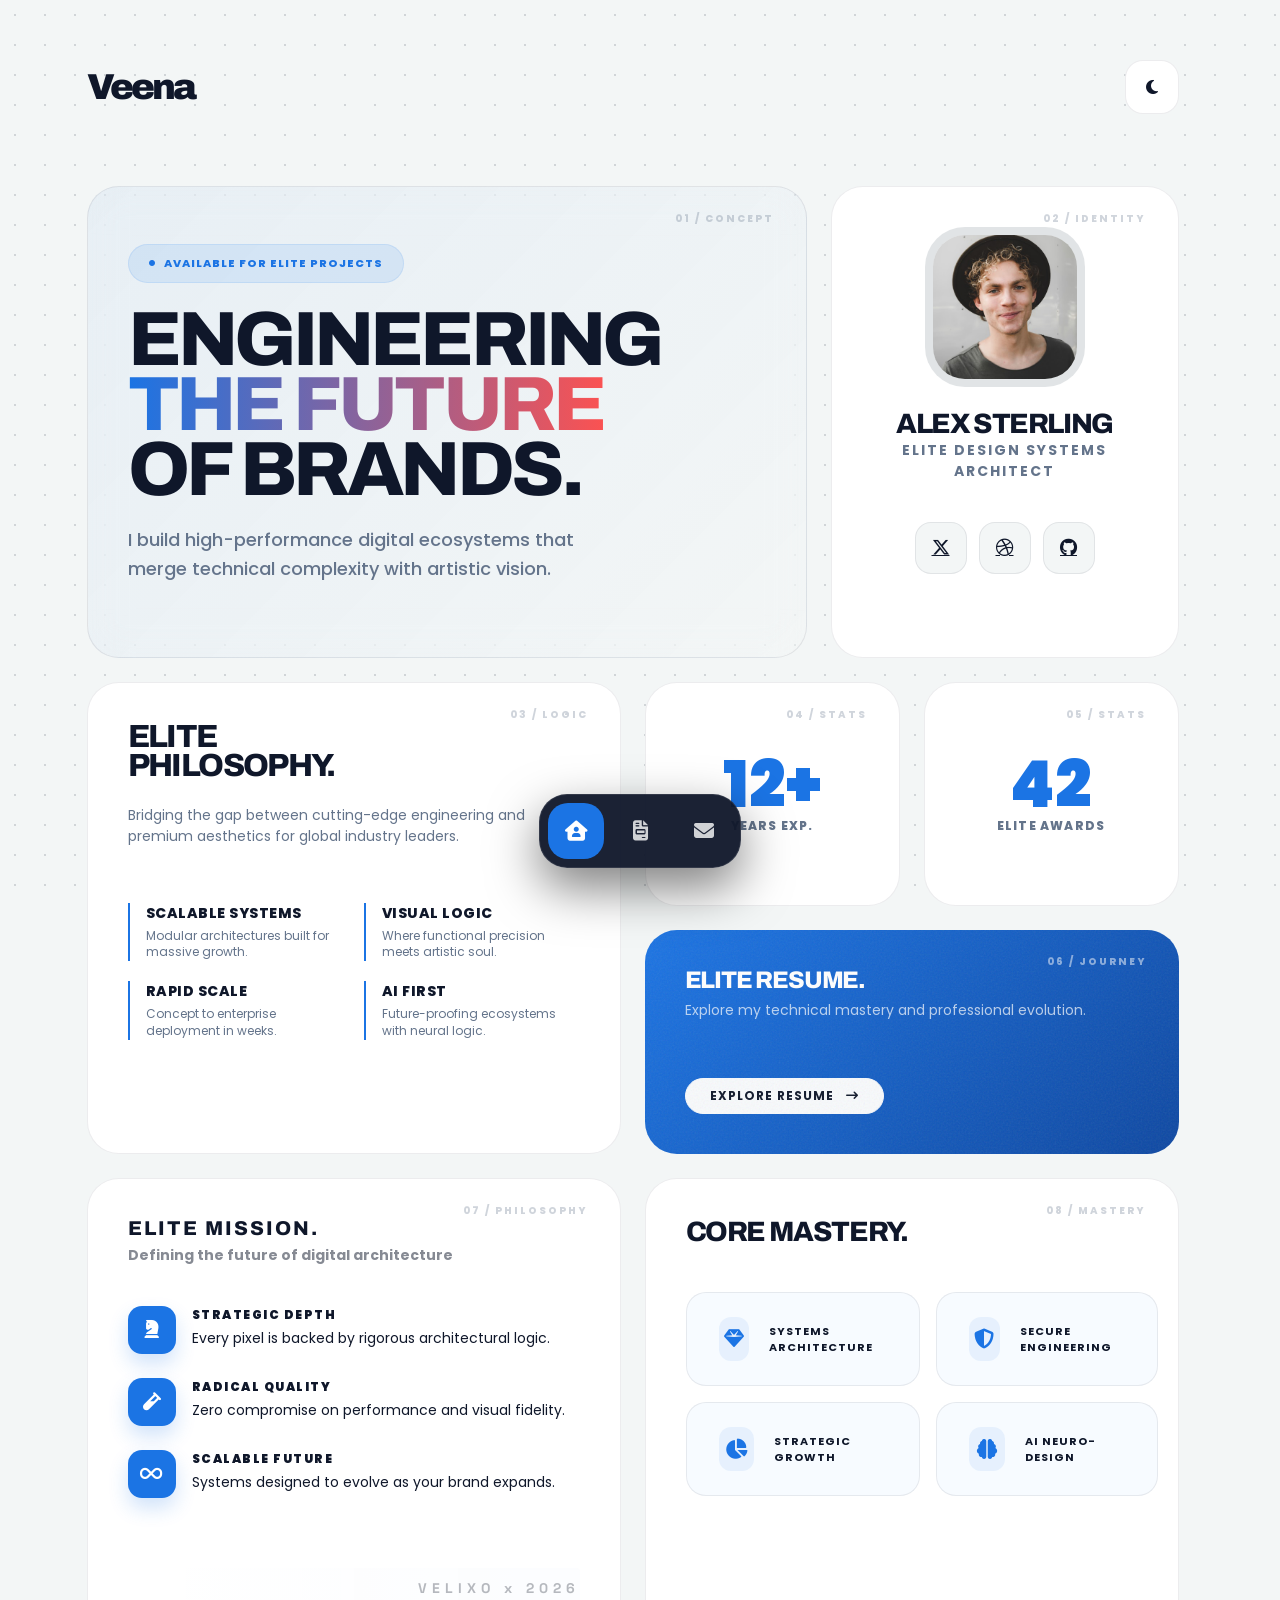
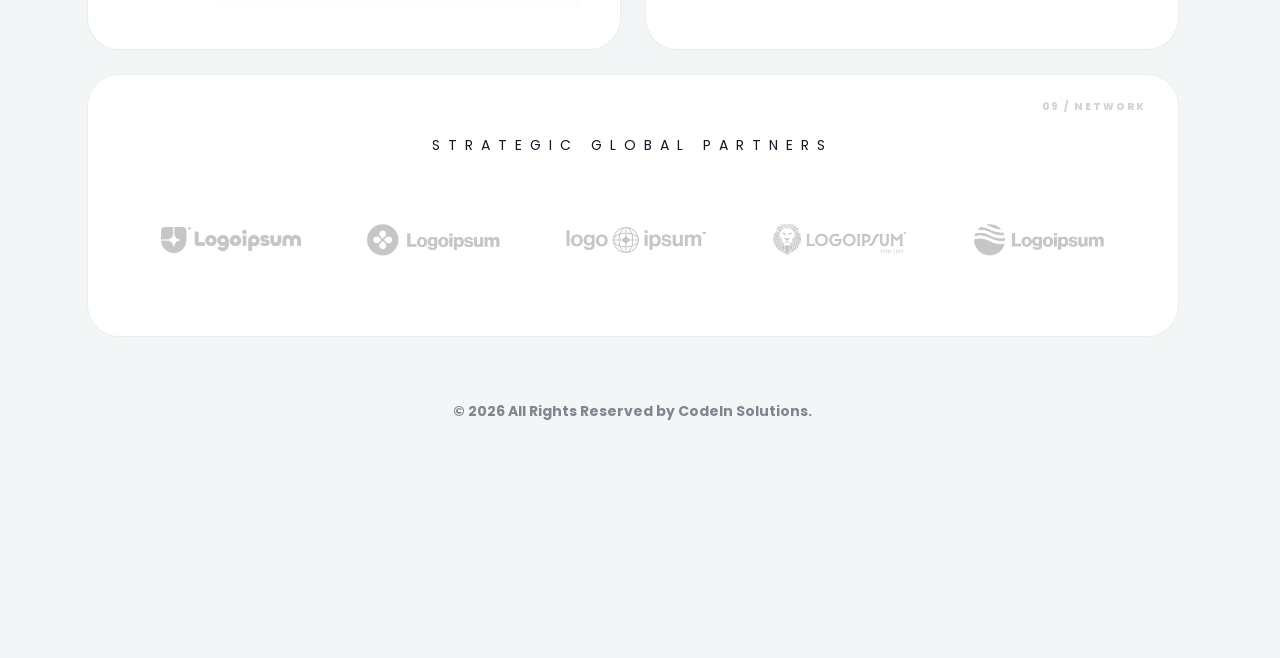
==== commit ebe07727: "Add Google Fonts and Font Awesome to contact and works pages" ====
--- a/index.html
+++ b/index.html
@@ -8,7 +8,7 @@
             document.documentElement.classList.add("dark-theme");
     </script>
     <meta name="viewport" content="width=device-width, initial-scale=1.0" />
-    <title>Velixo - High-End Creative Architect</title>
+    <title>Veena</title>
     <meta name="description" content="Premium portfolio of Alex Sterling, an Elite Design Systems Architect." />
     <link rel="icon" href="../assets/img/favicon.svg" type="image/svg+xml" />
 
@@ -18,6 +18,8 @@
     <link rel="stylesheet" href="../assets/css/animate.min.css" />
     <link rel="stylesheet" href="../assets/css/google-fonts.css" />
     <link rel="stylesheet" href="../assets/css/main.css" />
+    <link href="https://fonts.googleapis.com/css2?family=Poppins:wght@400;500;700;800;900&family=Archivo:wght@300&family=Space+Grotesk:wght@300&display=swap" rel="stylesheet">
+    <link rel="stylesheet" href="https://cdnjs.cloudflare.com/ajax/libs/font-awesome/6.5.2/css/all.min.css">
 </head>
 
 <body>
@@ -32,14 +34,14 @@
           <i class="fa-solid fa-file-invoice"></i>
           <span>Resume</span>
         </a>
-            <a href="works.html" class="dock-item">
+            <!-- <a href="works.html" class="dock-item">
           <i class="fa-solid fa-briefcase"></i>
           <span>Projects</span>
-        </a>
-            <a href="blog.html" class="dock-item">
+        </a> -->
+            <!-- <a href="blog.html" class="dock-item">
           <i class="fa-solid fa-bolt"></i>
           <span>Feed</span>
-        </a>
+        </a> -->
             <a href="contact.html" class="dock-item">
           <i class="fa-solid fa-envelope"></i>
           <span>Contact</span>
@@ -51,7 +53,7 @@
     <div class="container bento-container">
         <!-- START HEADER -->
         <header class="d-flex justify-content-between align-items-center mb-5 animate__animated animate__fadeInDown">
-            <div class="logo-text">Velixo.</div>
+            <div class="logo-text">Veena</div>
             <div class="controls d-flex gap-3">
                 <div class="control-btn dark-toggle" id="theme-toggle">
                     <i class="fa-solid fa-moon"></i>
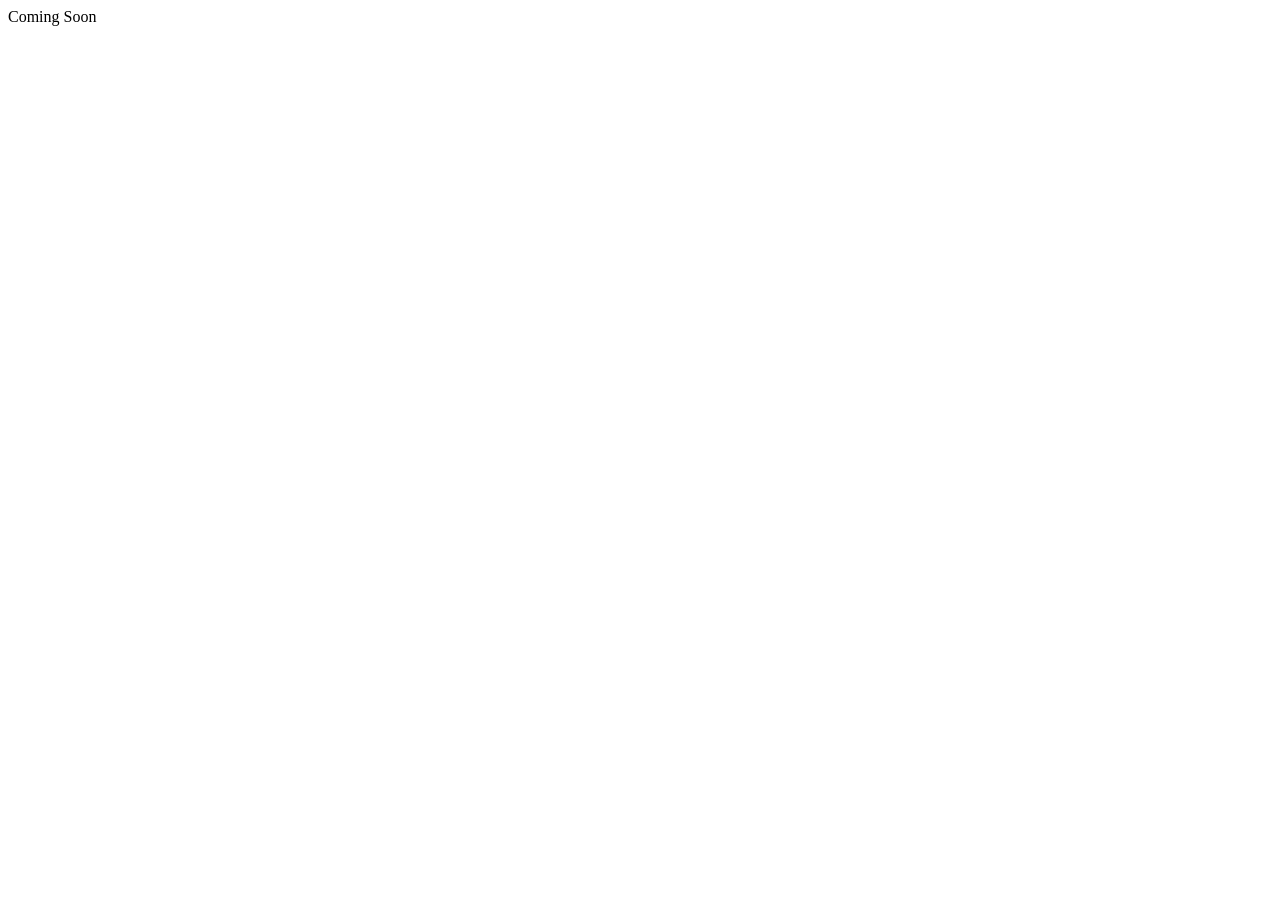
==== commit 1a505684: "Refactor index.html structure and content for improved clarity and organization" ====
--- a/index.html
+++ b/index.html
@@ -1,286 +1,11 @@
-<!doctype html>
+<!DOCTYPE html>
 <html lang="en">
-
 <head>
-    <meta charset="UTF-8" />
-    <script>
-        if (localStorage.getItem("theme") === "dark")
-            document.documentElement.classList.add("dark-theme");
-    </script>
-    <meta name="viewport" content="width=device-width, initial-scale=1.0" />
-    <title>Veena</title>
-    <meta name="description" content="Premium portfolio of Alex Sterling, an Elite Design Systems Architect." />
-    <link rel="icon" href="../assets/img/favicon.svg" type="image/svg+xml" />
-
-    <!-- CSS LIBRARIES -->
-    <link rel="stylesheet" href="../assets/css/bootstrap.min.css" />
-    <link rel="stylesheet" href="../assets/css/fontawesome.min.css" />
-    <link rel="stylesheet" href="../assets/css/animate.min.css" />
-    <link rel="stylesheet" href="../assets/css/google-fonts.css" />
-    <link rel="stylesheet" href="../assets/css/main.css" />
-    <link href="https://fonts.googleapis.com/css2?family=Poppins:wght@400;500;700;800;900&family=Archivo:wght@300&family=Space+Grotesk:wght@300&display=swap" rel="stylesheet">
-    <link rel="stylesheet" href="https://cdnjs.cloudflare.com/ajax/libs/font-awesome/6.5.2/css/all.min.css">
+    <meta charset="UTF-8">
+    <meta name="viewport" content="width=device-width, initial-scale=1.0">
+    <title>Document</title>
 </head>
-
 <body>
-    <!-- START NAVIGATION DOCK -->
-    <div class="nav-container animate__animated animate__fadeInUp">
-        <nav class="nav-dock">
-            <a href="index.html" class="dock-item active">
-          <i class="fa-solid fa-house-user"></i>
-          <span>Home</span>
-        </a>
-            <a href="resume.html" class="dock-item">
-          <i class="fa-solid fa-file-invoice"></i>
-          <span>Resume</span>
-        </a>
-            <!-- <a href="works.html" class="dock-item">
-          <i class="fa-solid fa-briefcase"></i>
-          <span>Projects</span>
-        </a> -->
-            <!-- <a href="blog.html" class="dock-item">
-          <i class="fa-solid fa-bolt"></i>
-          <span>Feed</span>
-        </a> -->
-            <a href="contact.html" class="dock-item">
-          <i class="fa-solid fa-envelope"></i>
-          <span>Contact</span>
-        </a>
-        </nav>
-    </div>
-    <!-- END NAVIGATION DOCK -->
-
-    <div class="container bento-container">
-        <!-- START HEADER -->
-        <header class="d-flex justify-content-between align-items-center mb-5 animate__animated animate__fadeInDown">
-            <div class="logo-text">Veena</div>
-            <div class="controls d-flex gap-3">
-                <div class="control-btn dark-toggle" id="theme-toggle">
-                    <i class="fa-solid fa-moon"></i>
-                </div>
-            </div>
-        </header>
-        <!-- END HEADER -->
-
-        <!-- START HERO SECTION -->
-        <div class="bento-card card-hero wow animate__fadeInLeft">
-            <span class="card-number">01 / CONCEPT</span>
-            <div class="badge-status">
-                <i class="fa-solid fa-circle"></i> Available for elite projects
-            </div>
-            <h1 class="hero-title">
-                ENGINEERING<br /><span>THE FUTURE</span><br />OF BRANDS.
-            </h1>
-            <p class="hero-desc">
-                I build high-performance digital ecosystems that merge technical complexity with artistic vision.
-            </p>
-        </div>
-        <!-- END HERO SECTION -->
-
-        <!-- START PROFILE SECTION -->
-        <div class="bento-card card-profile wow animate__fadeInRight">
-            <span class="card-number">02 / IDENTITY</span>
-            <div class="avatar-box">
-                <img src="../assets/img/avatar-1.jpg" alt="Alex Sterling" />
-            </div>
-            <h3 class="mb-1 text-uppercase">Alex Sterling</h3>
-            <p class="text-muted small fw-bold text-uppercase">
-                Elite Design Systems Architect
-            </p>
-
-            <div class="social-pill">
-                <a href="#" class="social-btn"><i class="fa-brands fa-x-twitter"></i
-          ></a>
-                <a href="#" class="social-btn"><i class="fa-brands fa-dribbble"></i
-          ></a>
-                <a href="#" class="social-btn"><i class="fa-brands fa-github"></i></a>
-            </div>
-        </div>
-        <!-- END PROFILE SECTION -->
-
-        <!-- START ABOUT SECTION -->
-        <div class="bento-card card-about wow animate__fadeInUp">
-            <span class="card-number">03 / LOGIC</span>
-            <h2 class="text-uppercase">Elite<br />Philosophy.</h2>
-            <p class="text-muted small mb-4">
-                Bridging the gap between cutting-edge engineering and premium aesthetics for global industry leaders.
-            </p>
-
-            <div class="pillar-grid">
-                <div class="pillar-item">
-                    <div class="pillar-title">Scalable Systems</div>
-                    <p class="pill-text">
-                        Modular architectures built for massive growth.
-                    </p>
-                </div>
-                <div class="pillar-item">
-                    <div class="pillar-title">Visual Logic</div>
-                    <p class="pill-text">
-                        Where functional precision meets artistic soul.
-                    </p>
-                </div>
-                <div class="pillar-item">
-                    <div class="pillar-title">Rapid Scale</div>
-                    <p class="pill-text">Concept to enterprise deployment in weeks.</p>
-                </div>
-                <div class="pillar-item">
-                    <div class="pillar-title">AI First</div>
-                    <p class="pill-text">
-                        Future-proofing ecosystems with neural logic.
-                    </p>
-                </div>
-            </div>
-        </div>
-        <!-- END ABOUT SECTION -->
-
-        <!-- START STATS SECTION -->
-        <div class="bento-card card-skills wow animate__zoomIn" data-wow-delay="0.1s">
-            <span class="card-number">04 / STATS</span>
-            <div class="stat-item">
-                <span class="stat-num">12+</span>
-                <span class="stat-label d-block">Years Exp.</span>
-            </div>
-        </div>
-        <div class="bento-card card-skills wow animate__zoomIn" data-wow-delay="0.2s">
-            <span class="card-number">05 / STATS</span>
-            <div class="stat-item">
-                <span class="stat-num">42</span>
-                <span class="stat-label d-block">Elite Awards</span>
-            </div>
-        </div>
-        <!-- END STATS SECTION -->
-
-        <!-- START RESUME SECTION -->
-        <div class="bento-card card-resume wow animate__fadeInUp">
-            <span class="card-number">06 / JOURNEY</span>
-            <h3 class="text-uppercase mb-2">Elite Resume.</h3>
-            <p class="small mb-4">
-                Explore my technical mastery and professional evolution.
-            </p>
-            <div class="mt-auto">
-                <a href="resume.html" class="btn btn-light rounded-pill px-4 py-2 fw-bold text-uppercase">
-            Explore Resume <i class="fa-solid fa-arrow-right-long ms-2"></i>
-          </a>
-            </div>
-        </div>
-        <!-- END RESUME SECTION -->
-
-        <!-- START MISSION SECTION -->
-        <div class="bento-card card-hub wow animate__fadeInUp">
-            <span class="card-number">07 / PHILOSOPHY</span>
-
-            <div class="mission-header mb-4">
-                <h3 class="text-uppercase">Elite Mission.</h3>
-                <p class="small opacity-50 fw-bold">
-                    Defining the future of digital architecture
-                </p>
-            </div>
-
-            <div class="value-stack w-100">
-                <div class="value-item d-flex align-items-start gap-3 mb-4">
-                    <div class="value-icon">
-                        <i class="fa-solid fa-chess-knight"></i>
-                    </div>
-                    <div>
-                        <div class="value-title">STRATEGIC DEPTH</div>
-                        <p class="small opacity-60 mb-0">
-                            Every pixel is backed by rigorous architectural logic.
-                        </p>
-                    </div>
-                </div>
-
-                <div class="value-item d-flex align-items-start gap-3 mb-4">
-                    <div class="value-icon"><i class="fa-solid fa-vial"></i></div>
-                    <div>
-                        <div class="value-title">RADICAL QUALITY</div>
-                        <p class="small opacity-60 mb-0">
-                            Zero compromise on performance and visual fidelity.
-                        </p>
-                    </div>
-                </div>
-
-                <div class="value-item d-flex align-items-start gap-3">
-                    <div class="value-icon"><i class="fa-solid fa-infinity"></i></div>
-                    <div>
-                        <div class="value-title">SCALABLE FUTURE</div>
-                        <p class="small opacity-60 mb-0">
-                            Systems designed to evolve as your brand expands.
-                        </p>
-                    </div>
-                </div>
-            </div>
-
-            <div class="hub-footer mt-auto w-100">
-                <div class="signature-text">VELIXO x 2026</div>
-            </div>
-        </div>
-        <!-- END MISSION SECTION -->
-
-        <!-- START SERVICES SECTION -->
-        <div class="bento-card card-services wow animate__fadeInUp">
-            <span class="card-number">08 / MASTERY</span>
-            <h3 class="text-uppercase mb-4">Core Mastery.</h3>
-            <div class="expertise-list">
-                <div class="expertise-item">
-                    <i class="fa-solid fa-gem"></i>
-                    <span class="fw-bold text-uppercase">Systems Architecture</span>
-                </div>
-                <div class="expertise-item">
-                    <i class="fa-solid fa-shield-halved"></i>
-                    <span class="fw-bold text-uppercase">Secure Engineering</span>
-                </div>
-                <div class="expertise-item">
-                    <i class="fa-solid fa-chart-pie"></i>
-                    <span class="fw-bold text-uppercase">Strategic Growth</span>
-                </div>
-                <div class="expertise-item">
-                    <i class="fa-solid fa-brain"></i>
-                    <span class="fw-bold text-uppercase">AI Neuro-Design</span>
-                </div>
-            </div>
-        </div>
-        <!-- END SERVICES SECTION -->
-
-        <!-- START CLIENTS SECTION -->
-        <div class="bento-card card-clients wow animate__fadeInUp">
-            <span class="card-number">09 / NETWORK</span>
-            <p class="small text-uppercase fw-black opacity-30 mb-5">
-                Strategic Global Partners
-            </p>
-            <div class="client-grid">
-                <div class="client-item">
-                    <img src="../assets/img/logo-ipsum-1.png" class="client-logo" alt="Partner 1" />
-                </div>
-                <div class="client-item">
-                    <img src="../assets/img/logo-ipsum-2.png" class="client-logo" alt="Partner 2" />
-                </div>
-                <div class="client-item">
-                    <img src="../assets/img/logo-ipsum-3.png" class="client-logo" alt="Partner 3" />
-                </div>
-                <div class="client-item">
-                    <img src="../assets/img/logo-ipsum-4.png" class="client-logo" alt="Partner 4" />
-                </div>
-                <div class="client-item">
-                    <img src="../assets/img/logo-ipsum-5.png" class="client-logo" alt="Partner 5" />
-                </div>
-            </div>
-        </div>
-        <!-- END CLIENTS SECTION -->
-
-        <!-- START FOOTER -->
-        <footer class="card-footer">
-            <p class="small opacity-50 fw-bold">
-                © 2026 All Rights Reserved by CodeIn Solutions.
-            </p>
-        </footer>
-        <!-- END FOOTER -->
-    </div>
-
-    <!-- JS LIBRARIES -->
-    <script src="../assets/js/jquery.min.js"></script>
-    <script src="../assets/js/bootstrap.bundle.min.js"></script>
-    <script src="../assets/js/wow.min.js"></script>
-    <script src="../assets/js/main.js"></script>
+    Coming Soon
 </body>
-
 </html>
